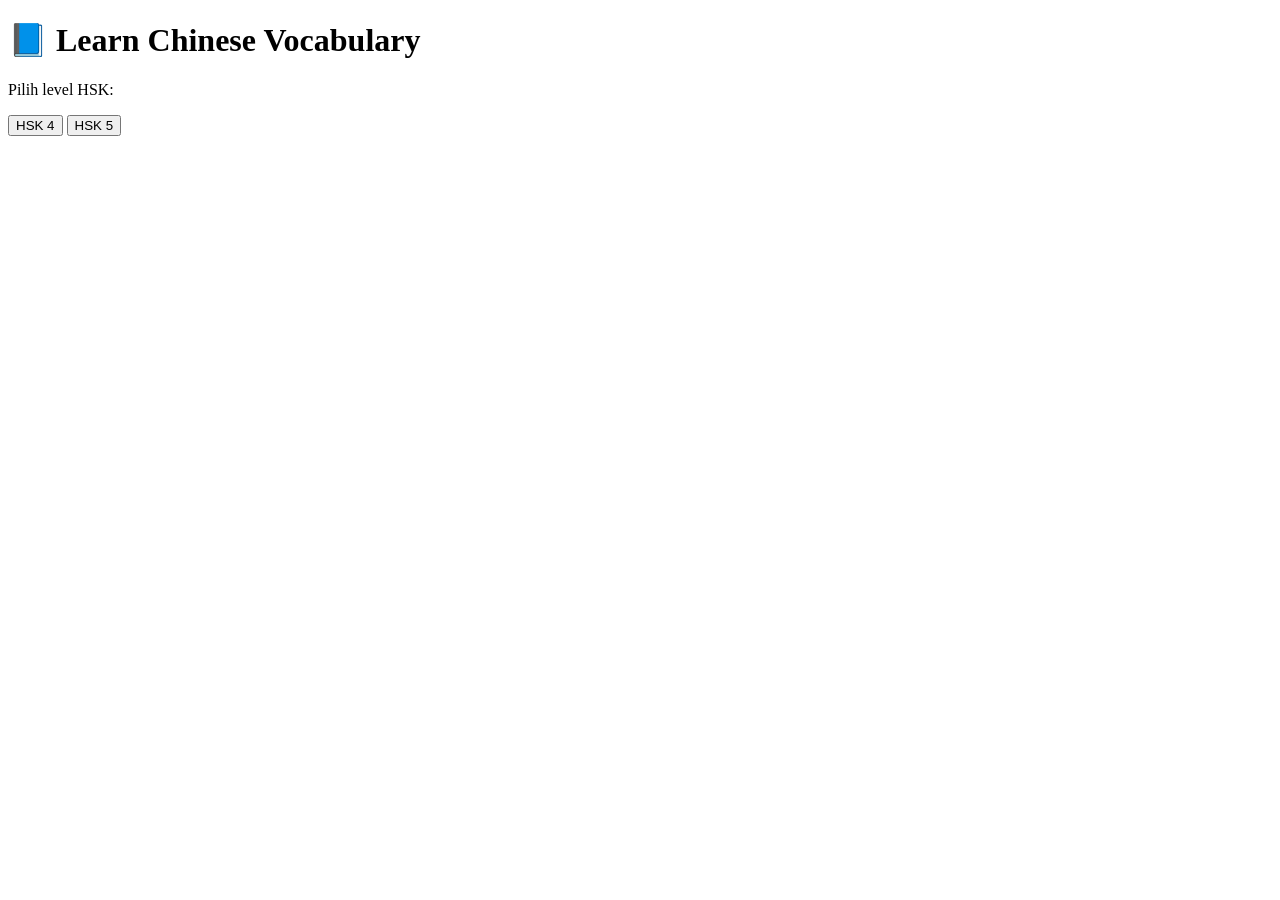
==== index.html @ 672d45ea "index.html" ====
<!DOCTYPE html>
<html lang="id">
<head>
  <meta charset="UTF-8">
  <title>HSK Vocabulary Learning</title>
</head>
<body>

<h1>📘 Learn Chinese Vocabulary</h1>
<p>Pilih level HSK:</p>

<button onclick="location.href='hsk4.html'">HSK 4</button>
<button onclick="location.href='hsk5.html'">HSK 5</button>

</body>
</html>
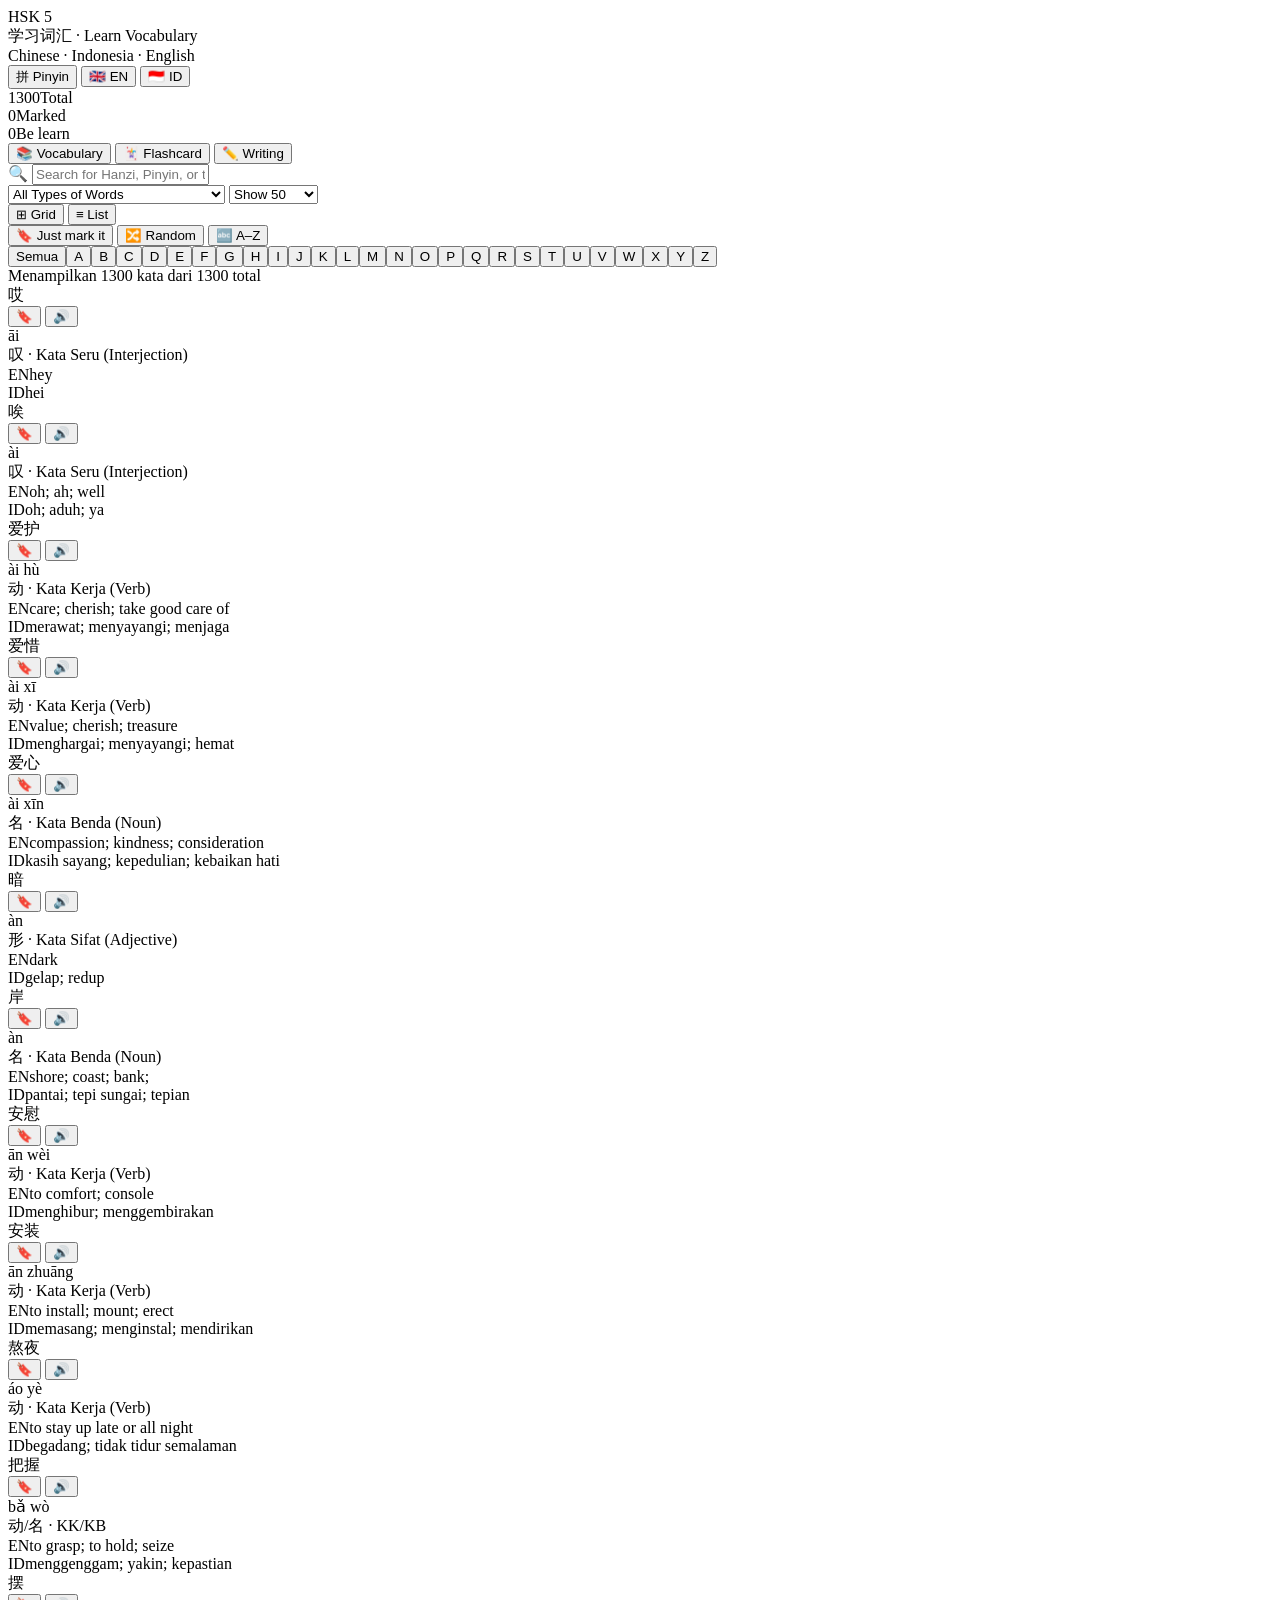
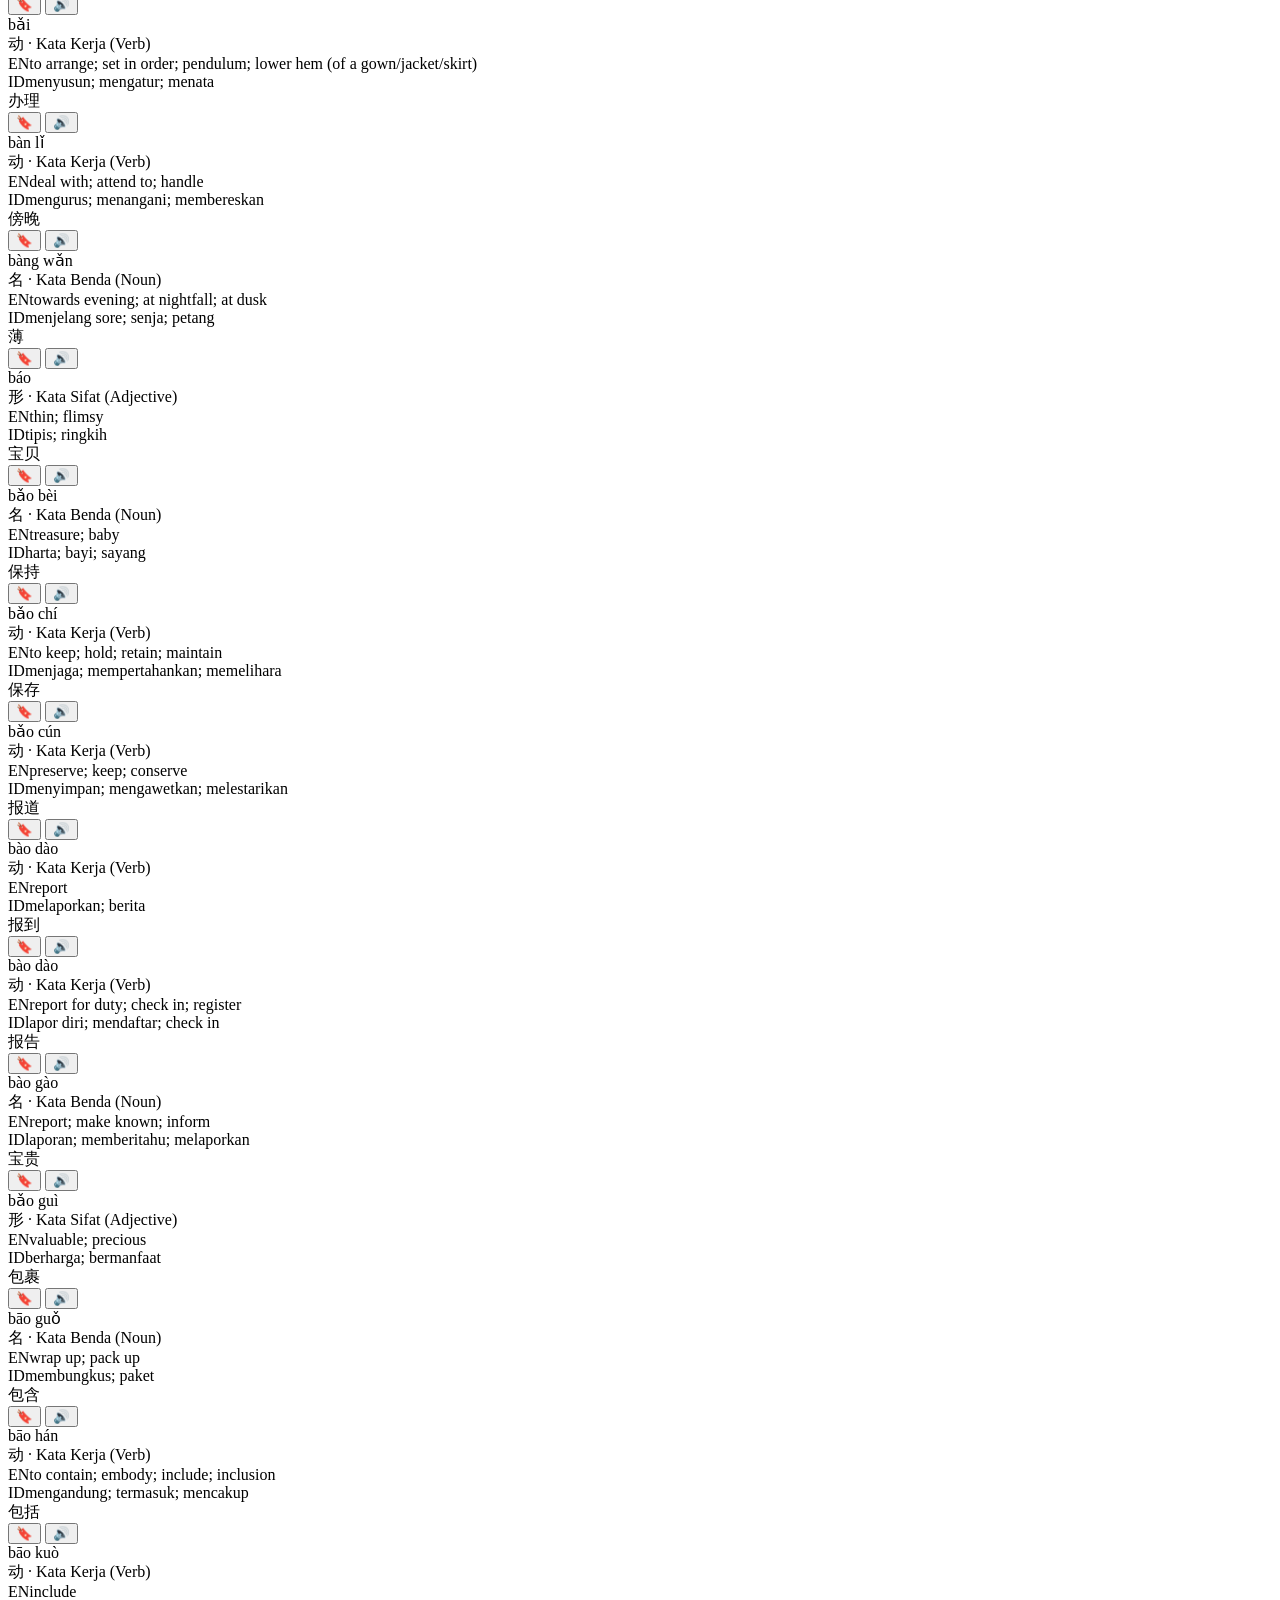
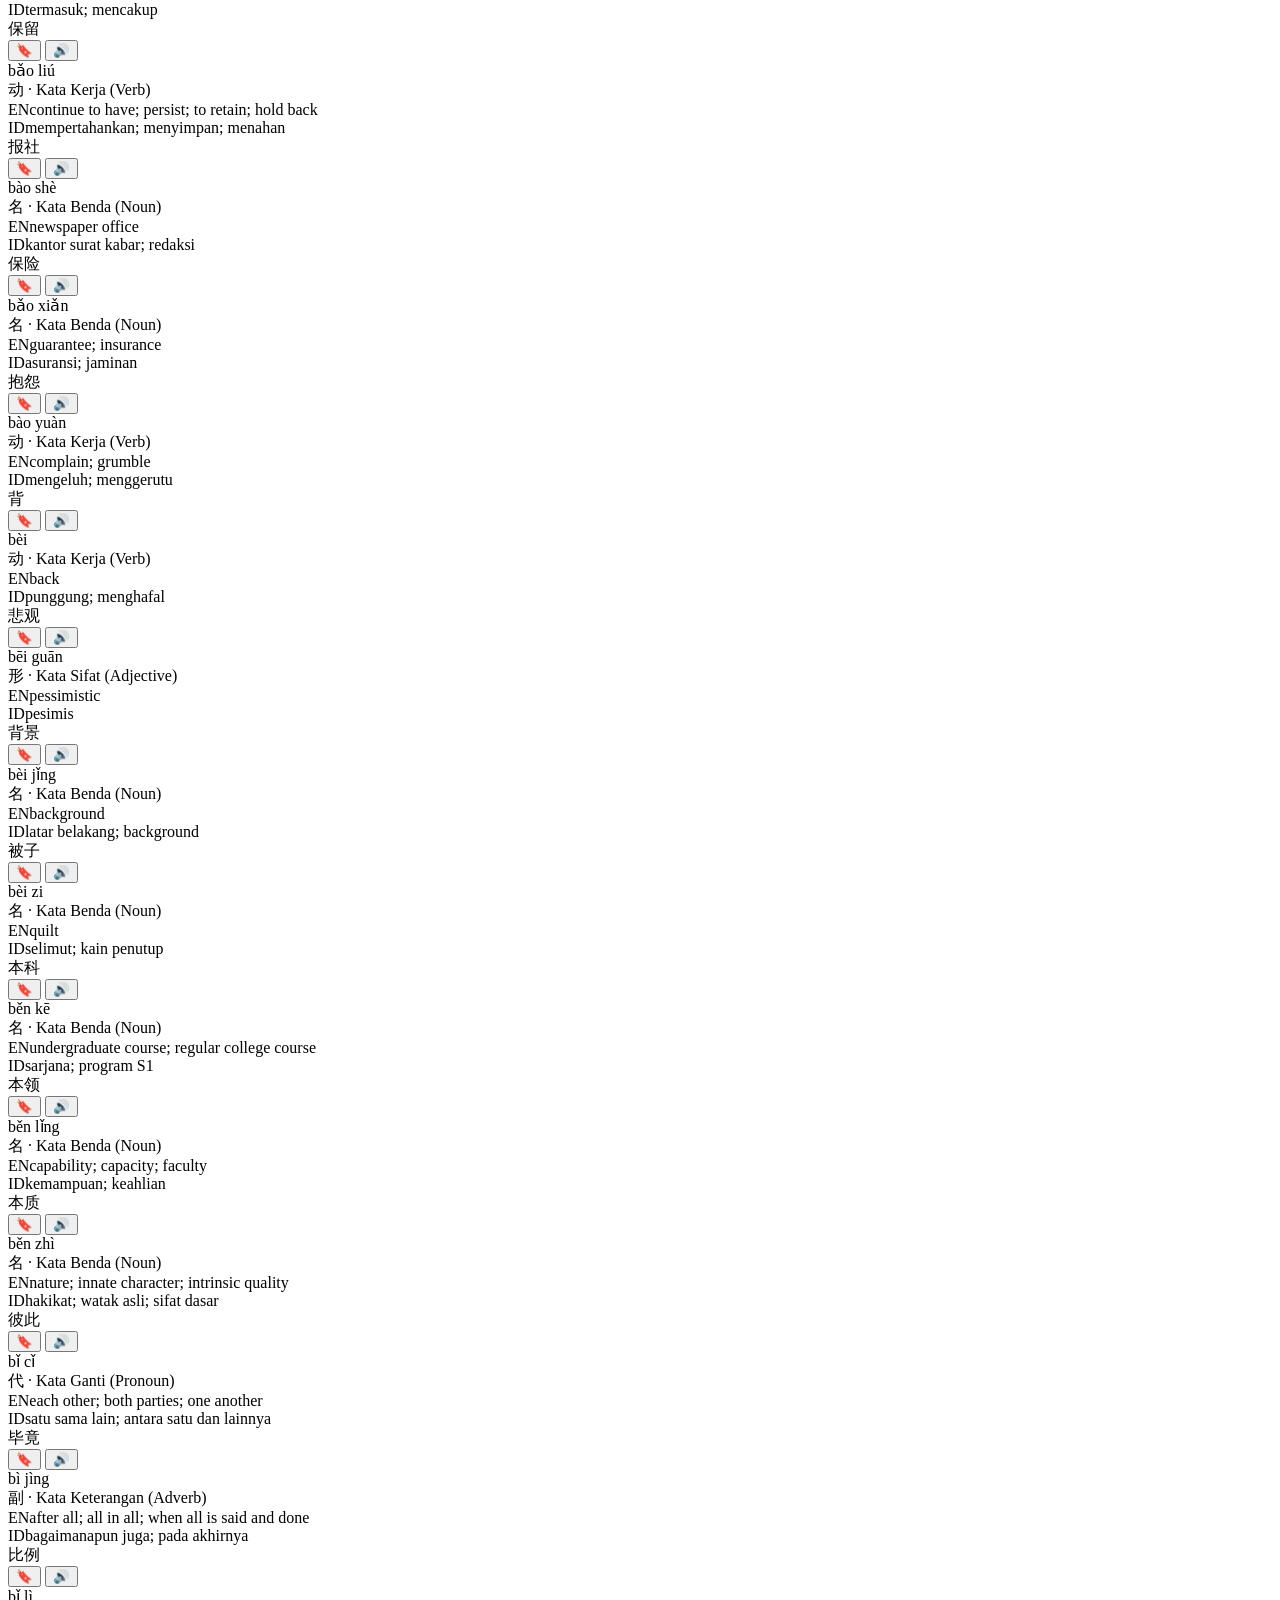
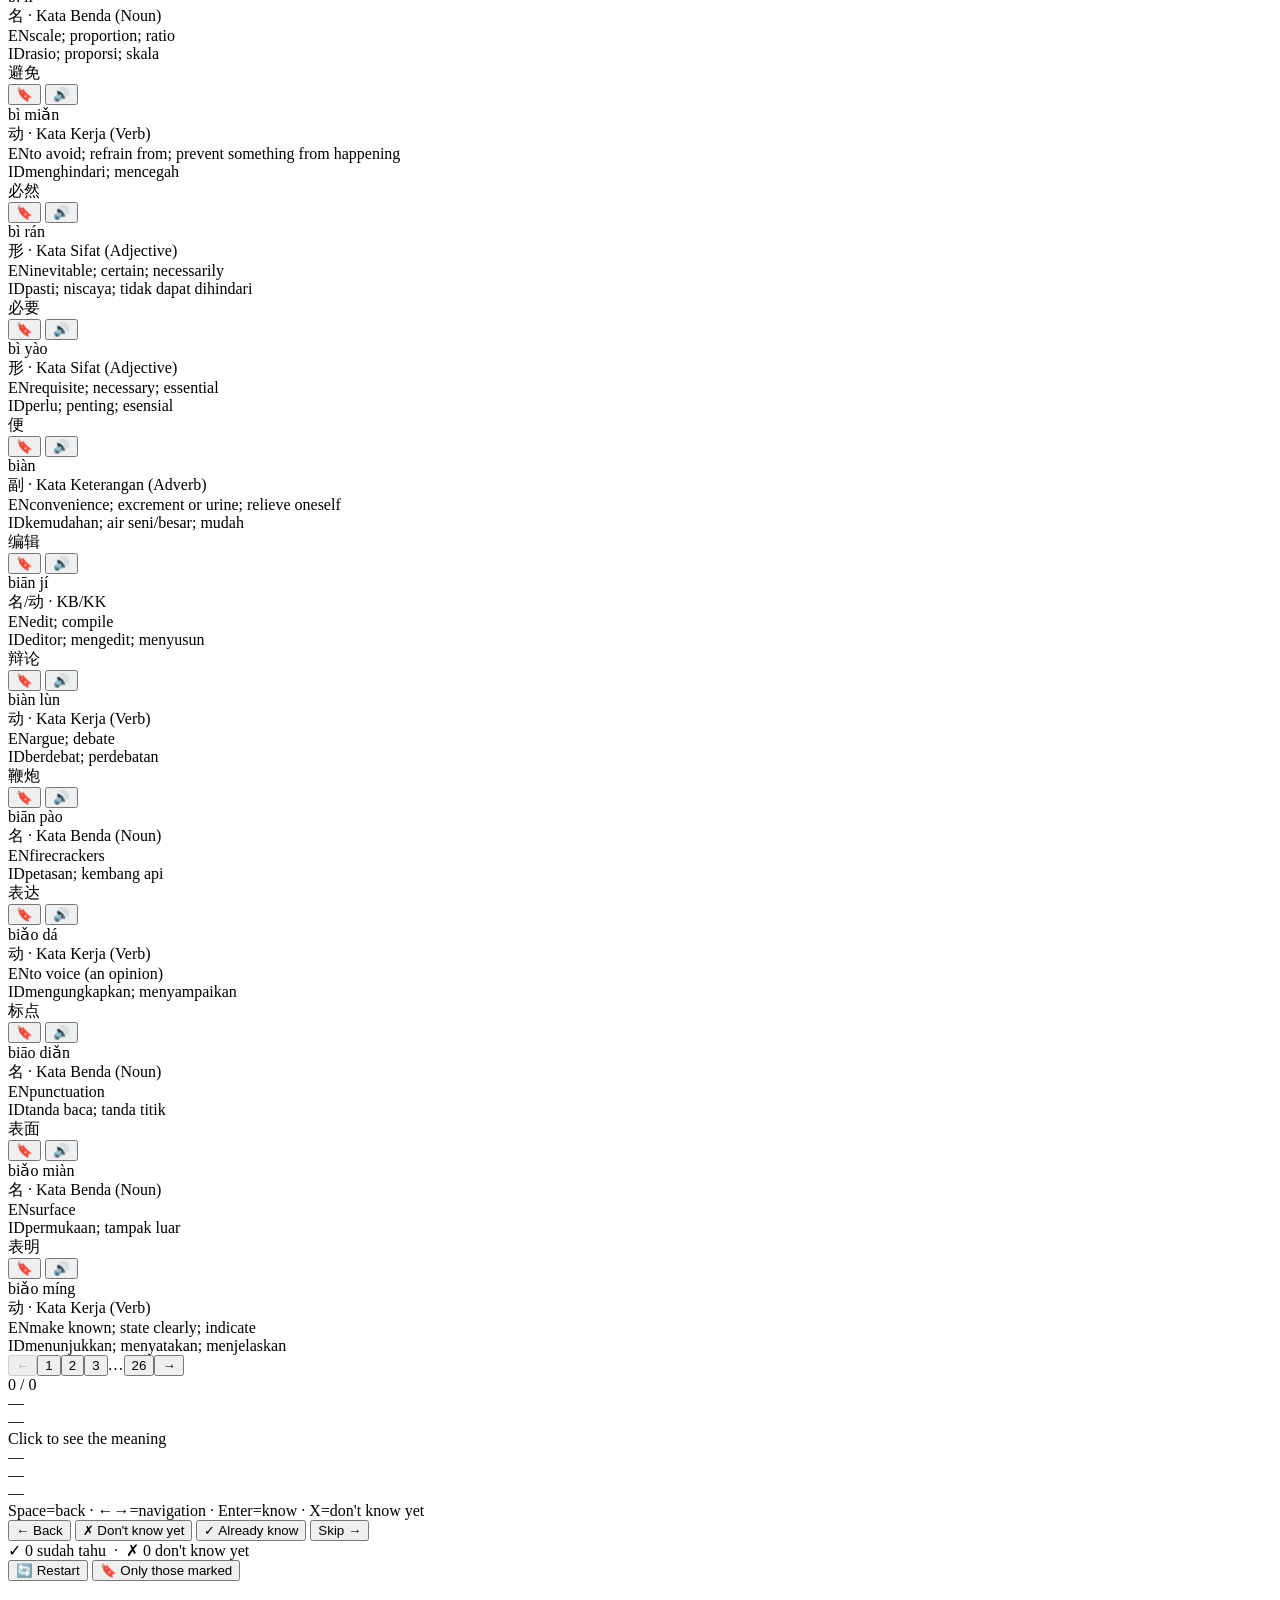
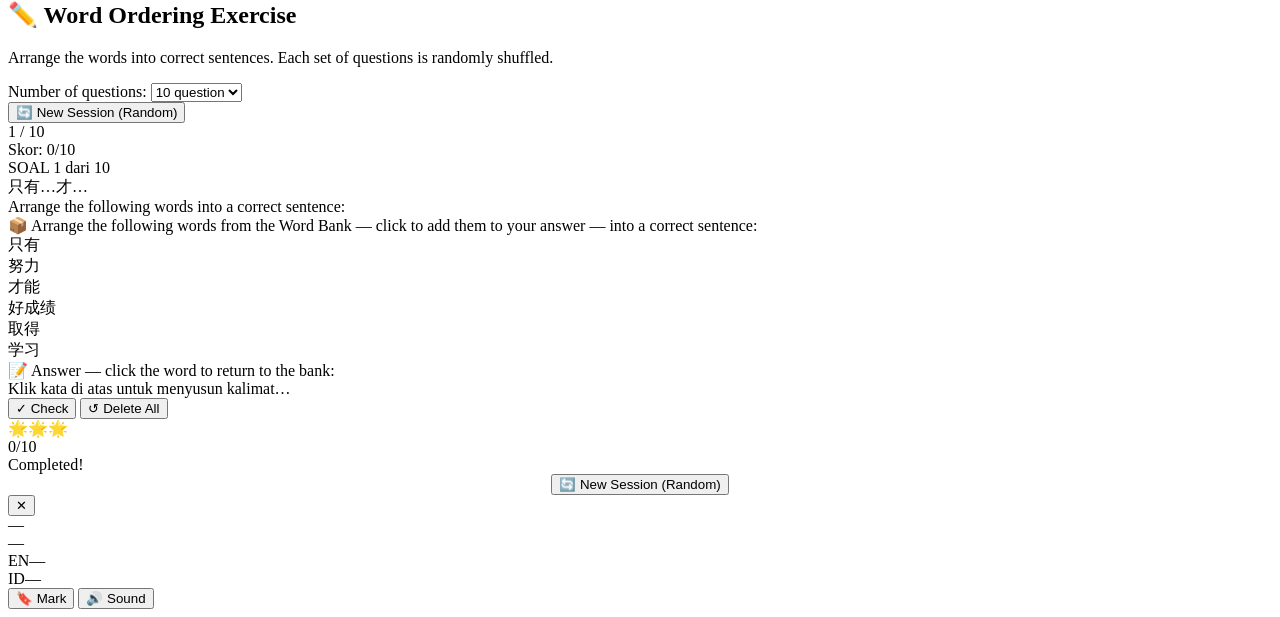
==== commit 244c251d: "Add files via upload" ====
--- a/index.html
+++ b/index.html
@@ -1,16 +1,1102 @@
-<!DOCTYPE html>
-<html lang="id">
-<head>
-  <meta charset="UTF-8">
-  <title>HSK Vocabulary Learning</title>
-</head>
-<body>
-
-<h1>📘 Learn Chinese Vocabulary</h1>
-<p>Pilih level HSK:</p>
-
-<button onclick="location.href='hsk4.html'">HSK 4</button>
-<button onclick="location.href='hsk5.html'">HSK 5</button>
-
-</body>
-</html>
+<!DOCTYPE html>
+<html lang="id">
+<head>
+<meta charset="UTF-8">
+<meta name="viewport" content="width=device-width, initial-scale=1.0">
+<title>HSK 5 — Learn Chinese Vocabulary</title>
+<link rel="preconnect" href="https://fonts.googleapis.com">
+<link href="https://fonts.googleapis.com/css2?family=Noto+Serif+SC:wght@400;700&family=Noto+Sans+SC:wght@300;400;700&family=Outfit:wght@300;400;500;600;700;800&display=swap" rel="stylesheet">
+<link rel="stylesheet" href="hsk5.css">
+</head>
+<body>
+
+<!-- HEADER -->
+<div class="header">
+  <div class="header-inner">
+    <div class="logo">
+      <span class="logo-badge">HSK 5</span>
+      <div>
+        <div class="logo-title">学习词汇 · Learn Vocabulary</div>
+        <div class="logo-sub">Chinese · Indonesia · English</div>
+      </div>
+    </div>
+    <div class="header-toggles">
+      <button class="btn header-toggle-btn pinyin-toggle-btn active" id="togglePinyinBtn" onclick="togglePinyin()">拼 Pinyin</button>
+      <button class="btn header-toggle-btn lang-btn active-en" id="toggleEnBtn" onclick="toggleLang('en')">🇬🇧 EN</button>
+      <button class="btn header-toggle-btn lang-btn active-id" id="toggleIdBtn" onclick="toggleLang('id')">🇮🇩 ID</button>
+    </div>
+    <div class="header-stats">
+      <div class="stat-chip"><span class="stat-num" id="totalCount">1300</span><span class="stat-label">Total</span></div>
+      <div class="stat-chip"><span class="stat-num" id="bmCount">0</span><span class="stat-label">Marked</span></div>
+      <div class="stat-chip"><span class="stat-num" id="learnedCount">0</span><span class="stat-label">Be learn</span></div>
+    </div>
+  </div>
+</div>
+
+<!-- NAV TABS -->
+<div class="nav-tabs">
+  <button class="nav-tab active" data-tab="browse" onclick="showTab('browse',this)">📚 Vocabulary</button>
+  <button class="nav-tab" data-tab="flash" onclick="showTab('flash',this)">🃏 Flashcard</button>
+  <button class="nav-tab" data-tab="ordering" onclick="showTab('ordering',this)">✏️ Writing</button>
+</div>
+
+<!-- ===== BROWSE ===== -->
+<div class="section active" id="tab-browse">
+  <div class="controls">
+    <div class="search-wrap">
+      <span class="search-icon">🔍</span>
+      <input type="text" id="searchInput" placeholder="Search for Hanzi, Pinyin, or translation...">
+    </div>
+    <select id="typeFilter">
+      <option value="">All Types of Words</option>
+      <option value="名">名 — Kata Benda (Noun)</option>
+      <option value="动">动 — Kata Kerja (Verb)</option>
+      <option value="形">形 — Kata Sifat (Adjective)</option>
+      <option value="副">副 — Kata Keterangan (Adverb)</option>
+      <option value="连">连 — Kata Hubung (Conjunction)</option>
+      <option value="介">介 — Kata Depan (Preposition)</option>
+      <option value="代">代 — Kata Ganti (Pronoun)</option>
+      <option value="叹">叹 — Kata Seru (Interjection)</option>
+      <option value="助">助 — Partikel (Particle)</option>
+      <option value="量">量 — Kata Satuan (Classifier)</option>
+    </select>
+    <select id="pageSizeSelect" onchange="setPageSize(+this.value)">
+      <option value="10">Show 10</option>
+      <option value="20">Show 20</option>
+      <option value="50" selected>Show 50</option>
+      <option value="100">Show 100</option>
+      <option value="200">Show 200</option>
+      <option value="500">Show 500</option>
+      <option value="1000">Show 1000</option>
+      <option value="1300">Show all</option>
+    </select>
+    <div class="mode-toggle">
+      <button class="mode-btn active" id="modeGrid" onclick="setDisplayMode('grid')">⊞ Grid</button>
+      <button class="mode-btn" id="modeList" onclick="setDisplayMode('list')">≡ List</button>
+    </div>
+    <button class="btn" id="bmOnlyBtn" onclick="toggleBmOnly()">🔖 Just mark it</button>
+    <button class="btn" onclick="shuffleVocab()">🔀 Random</button>
+    <button class="btn" id="sortAzBtn" onclick="sortAZ()">🔤 A–Z</button>
+  </div>
+  <div class="alpha-bar" id="alphaBar"></div>
+  <div class="info-bar" id="resultCount"></div>
+  <div id="listHeader" class="list-header" style="display:none;">
+    <span>Hanzi</span><span>Pinyin</span><span>Indonesia</span><span>English</span><span>Type</span><span></span>
+  </div>
+  <div id="vocabContainer"></div>
+  <div class="pagination" id="pagination"></div>
+</div>
+
+<!-- ===== FLASHCARD ===== -->
+<div class="section" id="tab-flash">
+  <div class="fc-wrap">
+    <div class="fc-progress">
+      <div class="prog-bar"><div class="prog-fill" id="fcFill" style="width:0%"></div></div>
+      <span class="prog-text" id="fcProgText">0 / 0</span>
+    </div>
+    <div class="flashcard" id="flashcard" onclick="flipCard()">
+      <div class="fc-inner">
+        <div class="fc-face">
+          <div class="fc-big-hanzi" id="fcHanzi">—</div>
+          <div class="fc-big-pinyin" id="fcPinyin">—</div>
+          <div class="fc-sub">Click to see the meaning</div>
+        </div>
+        <div class="fc-face fc-back">
+          <div class="fc-type" id="fcType">—</div>
+          <div class="fc-en" id="fcEn">—</div>
+          <div class="fc-id" id="fcId">—</div>
+        </div>
+      </div>
+    </div>
+    <div class="kbd-hint">Space=back · ←→=navigation · Enter=know · X=don't know yet</div>
+    <div class="fc-controls">
+      <button class="fc-btn" onclick="fcPrev()">← Back</button>
+      <button class="fc-btn skip" onclick="fcSkipFn()">✗ Don't know yet</button>
+      <button class="fc-btn know" onclick="fcKnowFn()">✓ Already know</button>
+      <button class="fc-btn" onclick="fcNext()">Skip →</button>
+    </div>
+    <div class="fc-meta" id="fcStats">✓ 0 sudah tahu &nbsp;·&nbsp; ✗ 0 don't know yet</div>
+    <div class="fc-tool-row">
+      <button class="btn" onclick="initFlashcards()">🔄 Restart</button>
+      <button class="btn" id="fcBmOnlyBtn" onclick="toggleFcBmOnly()">🔖 Only those marked</button>
+    </div>
+  </div>
+</div>
+
+<!-- ===== ORDERING ===== -->
+<div class="section" id="tab-ordering">
+  <div class="wr-header">
+    <h2>✏️ Word Ordering Exercise</h2>
+    <p>Arrange the words into correct sentences. Each set of questions is randomly shuffled.</p>
+  </div>
+
+  <div class="wr-toolbar">
+    <div class="wr-count-select">
+      <span>Number of questions:</span>
+      <select id="wrCountSelect">
+        <option value="5">5 question</option>
+        <option value="10" selected>10 question</option>
+        <option value="15">15 question</option>
+        <option value="20">20 question</option>
+        <option value="50">All (50)</option>
+      </select>
+    </div>
+    <button class="btn" onclick="restartOrdering()">🔄 New Session (Random)</button>
+  </div>
+
+  <div class="wr-progress">
+    <div class="prog-bar"><div class="prog-fill" id="wrFill" style="width:0%"></div></div>
+    <span class="prog-text" id="wrProgText">1 / 10</span>
+    <div class="wr-score-chip">Skor: <span id="wrScore">0</span>/<span id="wrTotal">10</span></div>
+  </div>
+
+  <div id="wrGame">
+    <div class="wr-card">
+      <div class="wr-qnum" id="wrQnum">Question 1</div>
+      <div class="wr-grammar-tag" id="wrGrammarTag"></div>
+      <div class="wr-instruction">Arrange the following words into a correct sentence:</div>
+
+      <div class="wr-label">📦 Arrange the following words from the Word Bank — click to add them to your answer — into a correct sentence:</div>
+      <div class="wr-bank" id="wrBank"></div>
+
+      <div class="wr-label">📝 Answer — click the word to return to the bank:</div>
+      <div class="wr-answer-wrap" id="wrAnswer">
+        <span class="wr-empty-hint">No word has been chosen yet…</span>
+      </div>
+
+      <div class="wr-btn-row">
+        <button class="wr-btn primary" id="wrCheckBtn" onclick="checkOrdering()">✓ Check</button>
+        <button class="wr-btn danger" id="wrClearBtn" onclick="clearOrdering()">↺ Delete All</button>
+        <button class="wr-btn" id="wrNextBtn" onclick="nextOrdering()" style="display:none">→ Next Question</button>
+      </div>
+      <div class="wr-feedback" id="wrFeedback"></div>
+    </div>
+  </div>
+
+  <div class="wr-result" id="wrResult">
+    <div class="wr-result-stars" id="wrStars">🌟🌟🌟</div>
+    <div class="wr-big-score" id="wrFinalScore">0/10</div>
+    <div class="wr-result-msg" id="wrResultMsg">Completed!</div>
+    <div class="wr-result-detail" id="wrResultDetail"></div>
+    <button class="wr-btn primary" onclick="restartOrdering()" style="margin:0 auto;display:flex;">🔄 New Session (Random)</button>
+  </div>
+</div>
+
+<!-- MODAL -->
+<div class="modal-overlay" id="modal" onclick="closeModalBg(event)">
+  <div class="modal">
+    <button class="modal-close" onclick="closeModal()">✕</button>
+    <div class="m-hanzi" id="mHanzi">—</div>
+    <div class="m-pinyin" id="mPinyin">—</div>
+    <div class="m-type" id="mType"></div>
+    <div class="m-trans">
+      <div class="m-row"><span class="m-lang en">EN</span><span class="m-text" id="mEn">—</span></div>
+      <div class="m-row"><span class="m-lang id">ID</span><span class="m-text id" id="mId">—</span></div>
+    </div>
+    <div class="m-level" id="mLevel"></div>
+      <div class="m-example" id="mExample" style="display:none;">
+      <div class="m-ex-label">💬 Example sentence</div>
+      <div class="m-ex-zh" id="mExZh"></div>
+      <div class="m-ex-py" id="mExPy"></div>
+      <div class="m-ex-row">
+        <span class="m-lang id">ID</span>
+        <span class="m-ex-trans" id="mExId"></span>
+      </div>
+      <div class="m-ex-row">
+        <span class="m-lang en">EN</span>
+        <span class="m-ex-trans" id="mExEn"></span>
+      </div>
+    </div>
+    <div class="m-actions">
+      <button class="m-btn" id="mBmBtn" onclick="toggleBmModal()">🔖 Mark</button>
+      <button class="m-btn" onclick="speakModal()">🔊 Sound</button>
+    </div>
+  </div>
+</div>
+
+<div class="toast" id="toast"></div>
+
+<script>
+// ============================================================
+//  DATA
+// ============================================================
+const VOCAB = [{"hanzi":"哎","pinyin":"āi","english":"hey","type":"叹","level":"HSK5,New HSK5","indonesian":"hei"},{"hanzi":"唉","pinyin":"ài","english":"oh; ah; well","type":"叹","level":"HSK5,New HSK5","indonesian":"oh; aduh; ya"},{"hanzi":"爱护","pinyin":"ài hù","english":"care; cherish; take good care of","type":"动","level":"HSK5,New HSK5","indonesian":"merawat; menyayangi; menjaga"},{"hanzi":"爱惜","pinyin":"ài xī","english":"value; cherish; treasure","type":"动","level":"HSK5,HSK7-9","indonesian":"menghargai; menyayangi; hemat"},{"hanzi":"爱心","pinyin":"ài xīn","english":"compassion; kindness; consideration","type":"名","level":"HSK5,New HSK4","indonesian":"kasih sayang; kepedulian; kebaikan hati"},{"hanzi":"暗","pinyin":"àn","english":"dark","type":"形","level":"HSK5,New HSK5","indonesian":"gelap; redup"},{"hanzi":"岸","pinyin":"àn","english":"shore; coast; bank; ","type":"名","level":"HSK5,New HSK6","indonesian":"pantai; tepi sungai; tepian"},{"hanzi":"安慰","pinyin":"ān wèi","english":"to comfort; console","type":"动","level":"HSK5,New HSK5","indonesian":"menghibur; menggembirakan"},{"hanzi":"安装","pinyin":"ān zhuāng","english":"to install; mount; erect","type":"动","level":"HSK5,New HSK5","indonesian":"memasang; menginstal; mendirikan"},{"hanzi":"熬夜","pinyin":"áo yè","english":"to stay up late or all night","type":"动","level":"HSK5,New HSK5","indonesian":"begadang; tidak tidur semalaman"},{"hanzi":"把握","pinyin":"bǎ wò","english":"to grasp; to hold; seize","type":"动/名","level":"HSK5,New HSK5","indonesian":"menggenggam; yakin; kepastian"},{"hanzi":"摆","pinyin":"bǎi","english":"to arrange; set in order; pendulum; lower hem (of a gown/jacket/skirt)","type":"动","level":"HSK5,New HSK6","indonesian":"menyusun; mengatur; menata"},{"hanzi":"办理","pinyin":"bàn lǐ","english":"deal with; attend to; handle","type":"动","level":"HSK5,New HSK4","indonesian":"mengurus; menangani; membereskan"},{"hanzi":"傍晚","pinyin":"bàng wǎn","english":"towards evening; at nightfall; at dusk","type":"名","level":"HSK5,New HSK5","indonesian":"menjelang sore; senja; petang"},{"hanzi":"薄","pinyin":"báo","english":"thin; flimsy","type":"形","level":"HSK5,New HSK5","indonesian":"tipis; ringkih"},{"hanzi":"宝贝","pinyin":"bǎo bèi","english":"treasure; baby","type":"名","level":"HSK5,New HSK5","indonesian":"harta; bayi; sayang"},{"hanzi":"保持","pinyin":"bǎo chí","english":"to keep; hold; retain; maintain","type":"动","level":"HSK5,New HSK5","indonesian":"menjaga; mempertahankan; memelihara"},{"hanzi":"保存","pinyin":"bǎo cún","english":"preserve; keep; conserve","type":"动","level":"HSK5,New HSK5","indonesian":"menyimpan; mengawetkan; melestarikan"},{"hanzi":"报道","pinyin":"bào dào","english":"report","type":"动","level":"HSK5,New HSK5","indonesian":"melaporkan; berita"},{"hanzi":"报到","pinyin":"bào dào","english":"report for duty; check in; register","type":"动","level":"HSK5,New HSK5","indonesian":"lapor diri; mendaftar; check in"},{"hanzi":"报告","pinyin":"bào gào","english":"report; make known; inform","type":"名","level":"HSK5,New HSK5","indonesian":"laporan; memberitahu; melaporkan"},{"hanzi":"宝贵","pinyin":"bǎo guì","english":"valuable; precious","type":"形","level":"HSK5,New HSK5","indonesian":"berharga; bermanfaat"},{"hanzi":"包裹","pinyin":"bāo guǒ","english":"wrap up; pack up","type":"名","level":"HSK5,New HSK5","indonesian":"membungkus; paket"},{"hanzi":"包含","pinyin":"bāo hán","english":"to contain; embody; include; inclusion","type":"动","level":"HSK5,New HSK5","indonesian":"mengandung; termasuk; mencakup"},{"hanzi":"包括","pinyin":"bāo kuò","english":"include","type":"动","level":"HSK5,New HSK5","indonesian":"termasuk; mencakup"},{"hanzi":"保留","pinyin":"bǎo liú","english":"continue to have; persist; to retain; hold back","type":"动","level":"HSK5,New HSK5","indonesian":"mempertahankan; menyimpan; menahan"},{"hanzi":"报社","pinyin":"bào shè","english":"newspaper office","type":"名","level":"HSK5,New HSK6","indonesian":"kantor surat kabar; redaksi"},{"hanzi":"保险","pinyin":"bǎo xiǎn","english":"guarantee; insurance","type":"名","level":"HSK5,New HSK5","indonesian":"asuransi; jaminan"},{"hanzi":"抱怨","pinyin":"bào yuàn","english":"complain; grumble","type":"动","level":"HSK5,New HSK5","indonesian":"mengeluh; menggerutu"},{"hanzi":"背","pinyin":"bèi","english":"back","type":"动","level":"HSK5,New HSK4,New HSK5","indonesian":"punggung; menghafal"},{"hanzi":"悲观","pinyin":"bēi guān","english":"pessimistic","type":"形","level":"HSK5,New HSK6","indonesian":"pesimis"},{"hanzi":"背景","pinyin":"bèi jǐng","english":"background","type":"名","level":"HSK5,New HSK5","indonesian":"latar belakang; background"},{"hanzi":"被子","pinyin":"bèi zi","english":"quilt","type":"名","level":"HSK5,New HSK5","indonesian":"selimut; kain penutup"},{"hanzi":"本科","pinyin":"běn kē","english":"undergraduate course; regular college course","type":"名","level":"HSK5,New HSK4","indonesian":"sarjana; program S1"},{"hanzi":"本领","pinyin":"běn lǐng","english":"capability; capacity; faculty","type":"名","level":"HSK5,New HSK5","indonesian":"kemampuan; keahlian"},{"hanzi":"本质","pinyin":"běn zhì","english":"nature; innate character; intrinsic quality","type":"名","level":"HSK5,New HSK5","indonesian":"hakikat; watak asli; sifat dasar"},{"hanzi":"彼此","pinyin":"bǐ cǐ","english":"each other; both parties; one another","type":"代","level":"HSK5,New HSK5","indonesian":"satu sama lain; antara satu dan lainnya"},{"hanzi":"毕竟","pinyin":"bì jìng","english":"after all; all in all; when all is said and done","type":"副","level":"HSK5,New HSK5","indonesian":"bagaimanapun juga; pada akhirnya"},{"hanzi":"比例","pinyin":"bǐ lì","english":"scale; proportion; ratio","type":"名","level":"HSK5,New HSK5","indonesian":"rasio; proporsi; skala"},{"hanzi":"避免","pinyin":"bì miǎn","english":"to avoid; refrain from; prevent something from happening","type":"动","level":"HSK5,New HSK5","indonesian":"menghindari; mencegah"},{"hanzi":"必然","pinyin":"bì rán","english":"inevitable; certain; necessarily","type":"形","level":"HSK5,New HSK5","indonesian":"pasti; niscaya; tidak dapat dihindari"},{"hanzi":"必要","pinyin":"bì yào","english":"requisite; necessary; essential","type":"形","level":"HSK5,New HSK5","indonesian":"perlu; penting; esensial"},{"hanzi":"便","pinyin":"biàn","english":"convenience; excrement or urine; relieve oneself","type":"副","level":"HSK5,New HSK5","indonesian":"kemudahan; air seni/besar; mudah"},{"hanzi":"编辑","pinyin":"biān jí","english":"edit; compile","type":"名/动","level":"HSK5,New HSK6","indonesian":"editor; mengedit; menyusun"},{"hanzi":"辩论","pinyin":"biàn lùn","english":"argue; debate","type":"动","level":"HSK5,HSK7-9","indonesian":"berdebat; perdebatan"},{"hanzi":"鞭炮","pinyin":"biān pào","english":"firecrackers","type":"名","level":"HSK5,HSK7-9","indonesian":"petasan; kembang api"},{"hanzi":"表达","pinyin":"biǎo dá","english":"to voice (an opinion)","type":"动","level":"HSK5,New HSK5","indonesian":"mengungkapkan; menyampaikan"},{"hanzi":"标点","pinyin":"biāo diǎn","english":"punctuation","type":"名","level":"HSK5,HSK7-9","indonesian":"tanda baca; tanda titik"},{"hanzi":"表面","pinyin":"biǎo miàn","english":"surface","type":"名","level":"HSK5,New HSK5","indonesian":"permukaan; tampak luar"},{"hanzi":"表明","pinyin":"biǎo míng","english":"make known; state clearly; indicate","type":"动","level":"HSK5,New HSK5","indonesian":"menunjukkan; menyatakan; menjelaskan"},{"hanzi":"表情","pinyin":"biǎo qíng","english":"expression; look","type":"名","level":"HSK5,New HSK5","indonesian":"ekspresi wajah; mimik muka"},{"hanzi":"表现","pinyin":"biǎo xiàn","english":"expression; representation; display","type":"动","level":"HSK5,New HSK4","indonesian":"ekspresi; menampilkan; perilaku"},{"hanzi":"标志","pinyin":"biāo zhì","english":"sign; symbol; hallmark","type":"动/名","level":"HSK5,New HSK5","indonesian":"tanda; simbol; lambang"},{"hanzi":"病毒","pinyin":"bìng dú","english":"virus","type":"名","level":"HSK5,New HSK6","indonesian":"virus; penyakit menular"},{"hanzi":"冰激凌","pinyin":"bīng jī líng","english":"ice cream","type":"名","level":"YCT4,HSK5,New HSK3","indonesian":"es krim"},{"hanzi":"播放","pinyin":"bō fàng","english":"broadcast","type":"动","level":"HSK5,New HSK4","indonesian":"menyiarkan; memutar"},{"hanzi":"玻璃","pinyin":"bō li","english":"glass","type":"名","level":"HSK5,New HSK5","indonesian":"kaca; gelas"},{"hanzi":"博物馆","pinyin":"bó wù guǎn","english":"museum","type":"名","level":"HSK5,New HSK5","indonesian":"museum"},{"hanzi":"脖子","pinyin":"bó zi","english":"neck","type":"名","level":"HSK5,New HSK6","indonesian":"leher"},{"hanzi":"布","pinyin":"bù","english":"cloth; textile; proclaim","type":"名","level":"HSK5,New HSK6","indonesian":"kain; tekstil; mengumumkan"},{"hanzi":"不安","pinyin":"bù ān","english":"uneasy; unsettled; unstable","type":"形","level":"HSK5,New HSK6","indonesian":"tidak tenang; gelisah; tidak stabil"},{"hanzi":"补充","pinyin":"bǔ chōng","english":"add; supplement; replenish","type":"动","level":"HSK5,New HSK5","indonesian":"menambah; melengkapi; mengisi"},{"hanzi":"不得了","pinyin":"bù dé liǎo","english":"desperately serious disastrous; terrible","type":"形","level":"HSK5,New HSK5","indonesian":"gawat; parah; luar biasa"},{"hanzi":"不断","pinyin":"bú duàn","english":"ceaseless; uninterrupted; continual continuous; unceasing","type":"副","level":"HSK5,New HSK4","indonesian":"terus-menerus; tak terputus; berkelanjutan"},{"hanzi":"不见得","pinyin":"bú jiàn de","english":"not likely; not necessarily","type":"副","level":"HSK5,HSK7-9","indonesian":"belum tentu; tidak selalu"},{"hanzi":"部门","pinyin":"bù mén","english":"department; branch; section","type":"名","level":"HSK5,New HSK4","indonesian":"departemen; bagian; divisi"},{"hanzi":"不耐烦","pinyin":"bú nài fán","english":"impatient","type":"","level":"HSK5,New HSK6","indonesian":"tidak sabar; jengkel"},{"hanzi":"不然","pinyin":"bù rán","english":"not the case; otherwise","type":"连","level":"HSK5,New HSK5","indonesian":"kalau tidak; sebaliknya"},{"hanzi":"不如","pinyin":"bù rú","english":"it would be better to …not as good as","type":"动","level":"HSK5,New HSK4","indonesian":"lebih baik; tidak sebaik"},{"hanzi":"不要紧","pinyin":"bú yào jǐn","english":"not important; not serious It doesn't matter; never mind","type":"形","level":"HSK5,New HSK5","indonesian":"tidak apa-apa; tidak penting; tidak parah"},{"hanzi":"步骤","pinyin":"bù zhòu","english":"step; move; procedure","type":"名","level":"HSK5,New HSK6","indonesian":"langkah; prosedur; tahap"},{"hanzi":"不足","pinyin":"bù zú","english":"not enough; insufficient","type":"动/名","level":"HSK5,New HSK5","indonesian":"tidak cukup; kurang"},{"hanzi":"踩","pinyin":"cǎi","english":"to step on; to stamp on; trample","type":"动","level":"HSK5,New HSK6","indonesian":"menginjak; memijak; menghancurkan"},{"hanzi":"财产","pinyin":"cái chǎn","english":"property; assets; estate","type":"名","level":"HSK5,New HSK6","indonesian":"harta; aset; kekayaan"},{"hanzi":"采访","pinyin":"cǎi fǎng","english":"to interview","type":"动","level":"HSK5,New HSK5","indonesian":"mewawancarai; meliput"},{"hanzi":"彩虹","pinyin":"cǎi hóng","english":"rainbow","type":"名","level":"HSK5,New HSK6","indonesian":"pelangi"},{"hanzi":"采取","pinyin":"cǎi qǔ","english":"to carry out; adopt; take","type":"动","level":"HSK5,New HSK5","indonesian":"mengambil tindakan; mengadopsi"},{"hanzi":"参考","pinyin":"cān kǎo","english":"to consult; to refer to","type":"动","level":"HSK5,New HSK5","indonesian":"merujuk; mengacu; referensi"},{"hanzi":"惭愧","pinyin":"cán kuì","english":"ashamed","type":"行","level":"HSK5,HSK7-9","indonesian":"malu; merasa bersalah"},{"hanzi":"参与","pinyin":"cān yù","english":"to take part; to participate in","type":"动","level":"HSK5,New HSK5","indonesian":"ikut serta; berpartisipasi"},{"hanzi":"操场","pinyin":"cāo chǎng","english":"playground; sports ground; drill ground","type":"名","level":"HSK5,New HSK4","indonesian":"lapangan olahraga; halaman sekolah"},{"hanzi":"操心","pinyin":"cāo xīn","english":"to worry about; to take pains over; be concerned over","type":"动","level":"HSK5,HSK7-9","indonesian":"khawatir; repot; susah payah"},{"hanzi":"册","pinyin":"cè","english":"volume; copy [measure word for books]","type":"名","level":"HSK5,New HSK5","indonesian":"jilid; volume [kata satuan buku]"},{"hanzi":"测验","pinyin":"cè yàn","english":"test; trial run; examination","type":"动","level":"HSK5,HSK7-9","indonesian":"ujian; tes; percobaan"},{"hanzi":"曾经","pinyin":"céng jīng","english":"once","type":"副","level":"HSK5,New HSK5","indonesian":"pernah; dulu"},{"hanzi":"插","pinyin":"chā","english":"stick in; to insert; interpose","type":"动","level":"HSK5,New HSK5","indonesian":"menyisipkan; menancapkan"},{"hanzi":"差别","pinyin":"chā bié","english":"difference","type":"名","level":"HSK5,New HSK5","indonesian":"perbedaan; selisih"},{"hanzi":"差距","pinyin":"chā jù","english":"gap; disparity","type":"名","level":"HSK5,New HSK5","indonesian":"kesenjangan; jarak"},{"hanzi":"叉子","pinyin":"chā zi","english":"fork; prong","type":"名","level":"HSK5,New HSK5","indonesian":"garpu"},{"hanzi":"拆","pinyin":"chāi","english":"to tear open; take apart; pull down","type":"动","level":"HSK5,New HSK5","indonesian":"membuka; membongkar; merobohkan"},{"hanzi":"产品","pinyin":"chǎn pǐn","english":"product","type":"名","level":"HSK5,New HSK5","indonesian":"produk; barang"},{"hanzi":"产生","pinyin":"chǎn shēng","english":"produce","type":"动","level":"HSK5,New HSK4","indonesian":"menghasilkan; timbul; muncul"},{"hanzi":"常识","pinyin":"cháng shí","english":"general knowledge","type":"名","level":"HSK5,New HSK5","indonesian":"pengetahuan umum"},{"hanzi":"长途","pinyin":"cháng tú","english":"long-distance","type":"形","level":"HSK5,New HSK5","indonesian":"jarak jauh"},{"hanzi":"抄","pinyin":"chāo","english":"to copy; transcribe; plagiarise","type":"动","level":"HSK5,New HSK6","indonesian":"menyalin; mencontek; plagiat"},{"hanzi":"朝","pinyin":"cháo","english":"dynasty; court; government","type":"介","level":"HSK5,New HSK5","indonesian":"dinasti; istana; ke arah"},{"hanzi":"吵","pinyin":"chǎo","english":"noisy","type":"形","level":"HSK5,New HSK5","indonesian":"berisik; ribut"},{"hanzi":"炒","pinyin":"chǎo","english":"stir-fry","type":"动","level":"HSK5,New HSK5","indonesian":"menumis; menggoreng"},{"hanzi":"超级","pinyin":"chāo jí","english":"super","type":"形","level":"HSK5,New HSK5","indonesian":"super; luar biasa"},{"hanzi":"吵架","pinyin":"chǎo jià","english":"to quarrel; have a row","type":"动","level":"HSK5,New HSK6","indonesian":"bertengkar; berselisih"},{"hanzi":"潮湿","pinyin":"cháo shī","english":"damp; moist; humidy","type":"形","level":"HSK5,New HSK6","indonesian":"lembab; basah"},{"hanzi":"彻底","pinyin":"chè dǐ","english":"thorough","type":"形","level":"HSK5,New HSK5","indonesian":"menyeluruh; tuntas; total"},{"hanzi":"车库","pinyin":"chē kù","english":"garage","type":"名","level":"HSK5,New HSK5","indonesian":"garasi"},{"hanzi":"车厢","pinyin":"chē xiāng","english":"railway carriage; compartment","type":"名","level":"HSK5,New HSK5","indonesian":"gerbong kereta; kompartemen"},{"hanzi":"趁","pinyin":"chèn","english":"to take advantage of; avail oneself of","type":"介","level":"HSK5,New HSK6","indonesian":"memanfaatkan; mengambil kesempatan"},{"hanzi":"沉默","pinyin":"chén mò","english":"reticent; taciturn; uncommunicative","type":"动","level":"HSK5,New HSK5","indonesian":"diam; pendiam; tidak banyak bicara"},{"hanzi":"称","pinyin":"chēng","english":"fit; match; to name","type":"动","level":"HSK5,New HSK5","indonesian":"cocok; menyebut; menimbang"},{"hanzi":"承担","pinyin":"chéng dān","english":"bear; to undertake; assume","type":"动","level":"HSK5,New HSK5","indonesian":"menanggung; mengambil alih"},{"hanzi":"程度","pinyin":"chéng dù","english":"level; degree; extent","type":"名","level":"HSK5,New HSK5","indonesian":"tingkat; derajat; kadar"},{"hanzi":"成分","pinyin":"chéng fèn","english":"composition; component part; ingredient","type":"名","level":"HSK5,New HSK5","indonesian":"komposisi; komponen; bahan"},{"hanzi":"成果","pinyin":"chéng guǒ","english":"achievement; gain; positive result","type":"名","level":"HSK5,New HSK5","indonesian":"pencapaian; hasil; manfaat"},{"hanzi":"称呼","pinyin":"chēng hu","english":"call; address","type":"名","level":"HSK5,New HSK6","indonesian":"menyebut; panggilan; sebutan"},{"hanzi":"成就","pinyin":"chéng jiù","english":"achievement; accomplishment; attainment","type":"名","level":"HSK5,New HSK5","indonesian":"pencapaian; prestasi; penghargaan"},{"hanzi":"诚恳","pinyin":"chéng kěn","english":"sincere; earnest","type":"形","level":"HSK5,HSK7-9","indonesian":"tulus; serius; sungguh-sungguh"},{"hanzi":"成立","pinyin":"chéng lì","english":"found; to establish; set up","type":"动","level":"HSK5,New HSK5","indonesian":"mendirikan; membentuk; berlaku"},{"hanzi":"成人","pinyin":"chéng rén","english":"adult","type":"名","level":"HSK5,New HSK5","indonesian":"orang dewasa"},{"hanzi":"承认","pinyin":"chéng rèn","english":"to admit; to acknowledge; to recognise","type":"动","level":"HSK5,New HSK5","indonesian":"mengakui; menerima; mengenal"},{"hanzi":"承受","pinyin":"chéng shòu","english":"to bear; support; to endure; inherit","type":"动","level":"HSK5,New HSK5","indonesian":"menanggung; memikul; mewarisi"},{"hanzi":"成熟","pinyin":"chéng shú","english":"mature","type":"形","level":"HSK5,New HSK5","indonesian":"matang; dewasa"},{"hanzi":"程序","pinyin":"chéng xù","english":"order; procedure; sequence","type":"名","level":"HSK5,New HSK5","indonesian":"urutan; prosedur; program"},{"hanzi":"成语","pinyin":"chéng yǔ","english":"set phrase; idiom; proverb","type":"名","level":"HSK5,New HSK6","indonesian":"idiom; pepatah; ungkapan tetap"},{"hanzi":"称赞","pinyin":"chēng zàn","english":"to praise; to acclaim; to commend","type":"动","level":"HSK5,New HSK5","indonesian":"memuji; mengagumi"},{"hanzi":"成长","pinyin":"chéng zhǎng","english":"to grow up","type":"动","level":"HSK5,New HSK5","indonesian":"tumbuh dewasa; berkembang"},{"hanzi":"翅膀","pinyin":"chì bǎng","english":"wing [of a bird]","type":"名","level":"HSK5,New HSK5","indonesian":"sayap [burung]"},{"hanzi":"吃亏","pinyin":"chī kuī","english":"to suffer losses; come to grief; take a beating","type":"动","level":"HSK5,HSK7-9","indonesian":"rugi; menderita kerugian"},{"hanzi":"池塘","pinyin":"chí táng","english":"pool; pond","type":"名","level":"HSK5,HSK7-9","indonesian":"kolam; telaga kecil"},{"hanzi":"持续","pinyin":"chí xù","english":"last; continue; sustain","type":"动","level":"HSK5,New HSK5","indonesian":"berlanjut; terus-menerus; bertahan"},{"hanzi":"迟早","pinyin":"chí zǎo","english":"sooner or later","type":"副","level":"HSK5,HSK7-9","indonesian":"cepat atau lambat; pada akhirnya"},{"hanzi":"尺子","pinyin":"chǐ zi","english":"ruler","type":"名","level":"HSK5,New HSK5","indonesian":"penggaris; mistar"},{"hanzi":"冲","pinyin":"chōng","english":"to flush; vigorously; on the strength of","type":"动","level":"HSK5,New HSK5,New HSK6","indonesian":"menyiram; menerobos; atas dasar"},{"hanzi":"充电器","pinyin":"chōng diàn qì","english":"(battery) charger","type":"名","level":"HSK5","indonesian":"pengisi daya; charger"},{"hanzi":"充分","pinyin":"chōng fèn","english":"full; ample","type":"形","level":"HSK5,New HSK5","indonesian":"penuh; cukup; memadai"},{"hanzi":"重复","pinyin":"chóng fù","english":"to repeat; to duplicate; iterate","type":"动","level":"HSK5,New HSK5","indonesian":"mengulang; mengulangi; berulang"},{"hanzi":"充满","pinyin":"chōng mǎn","english":"be filled with; be full of","type":"动","level":"HSK5,New HSK5","indonesian":"penuh dengan; dipenuhi"},{"hanzi":"宠物","pinyin":"chǒng wù","english":"pet","type":"名","level":"HSK5,New HSK5","indonesian":"hewan peliharaan"},{"hanzi":"丑","pinyin":"chǒu","english":"ugly; clown in Beijing opera; the second of the Twelve Earthly Branches","type":"形","level":"HSK5,New HSK5","indonesian":"jelek; buruk rupa; pemain badut"},{"hanzi":"臭","pinyin":"chòu","english":"smelly; stinking","type":"形","level":"HSK5,New HSK5","indonesian":"bau; berbau busuk"},{"hanzi":"抽屉","pinyin":"chōu ti","english":"drawer","type":"名","level":"HSK5,HSK7-9","indonesian":"laci"},{"hanzi":"抽象","pinyin":"chōu xiàng","english":"abstract","type":"形","level":"HSK5,New HSK6","indonesian":"abstrak"},{"hanzi":"出版","pinyin":"chū bǎn","english":"publish; come off the press","type":"动","level":"HSK5,New HSK5","indonesian":"menerbitkan; mencetak"},{"hanzi":"除非","pinyin":"chú fēi","english":"only if; only when; unless","type":"连","level":"HSK5,New HSK6","indonesian":"kecuali jika; hanya jika"},{"hanzi":"初级","pinyin":"chū jí","english":"elementary; primary; initial","type":"形","level":"HSK5,New HSK5","indonesian":"dasar; awal; tingkat pemula"},{"hanzi":"出口","pinyin":"chū kǒu","english":"exit [from a building]","type":"名","level":"HSK5,New HSK4","indonesian":"pintu keluar; ekspor"},{"hanzi":"处理","pinyin":"chǔ lǐ","english":"to handle; deal with; manage","type":"动","level":"HSK5,New HSK5","indonesian":"menangani; mengurus; memproses"},{"hanzi":"出色","pinyin":"chū sè","english":"outstanding; remarkable; splendid","type":"形","level":"HSK5,New HSK5","indonesian":"luar biasa; istimewa; menonjol"},{"hanzi":"出示","pinyin":"chū shì","english":"to show","type":"动","level":"HSK5,New HSK6","indonesian":"menunjukkan; memperlihatkan"},{"hanzi":"出席","pinyin":"chū xí","english":"to attend; to be present","type":"动","level":"HSK5,New HSK5","indonesian":"hadir; menghadiri"},{"hanzi":"除夕","pinyin":"chú xī","english":"(lunar) New Year’s Eve","type":"名","level":"HSK5,New HSK5","indonesian":"Malam Tahun Baru Imlek"},{"hanzi":"传播","pinyin":"chuán bō","english":"disseminate; propagate","type":"动","level":"HSK5,New HSK5","indonesian":"menyebarkan; menyiarkan"},{"hanzi":"传染","pinyin":"chuán rǎn","english":"infect; be contagious","type":"动","level":"HSK5,New HSK6","indonesian":"menulari; menular"},{"hanzi":"传说","pinyin":"chuán shuō","english":"legend; lore","type":"名","level":"HSK5,New HSK5","indonesian":"legenda; cerita rakyat"},{"hanzi":"传统","pinyin":"chuán tǒng","english":"tradition; custom","type":"名/形","level":"HSK5,New HSK5","indonesian":"tradisi; adat istiadat"},{"hanzi":"闯","pinyin":"chuǎng","english":"to rush; charge","type":"动","level":"HSK5,New HSK6","indonesian":"menerobos; menyerbu"},{"hanzi":"窗帘","pinyin":"chuāng lián","english":"curtains; sunblind","type":"名","level":"HSK5,HSK7-9","indonesian":"tirai; gorden"},{"hanzi":"创造","pinyin":"chuàng zào","english":"create","type":"动","level":"HSK5,New HSK5","indonesian":"menciptakan; menghasilkan"},{"hanzi":"吹","pinyin":"chuī","english":"to blow; puff","type":"动","level":"HSK5,New HSK4","indonesian":"meniup; berhembus"},{"hanzi":"词汇","pinyin":"cí huì","english":"vocabulary; words and phrases","type":"名","level":"HSK5,New HSK5","indonesian":"kosakata; kata-kata"},{"hanzi":"刺激","pinyin":"cì jī","english":"to stimulate; provoke; irritate","type":"动","level":"HSK5,New HSK5","indonesian":"merangsang; memancing; mengiritasi"},{"hanzi":"此外","pinyin":"cǐ wài","english":"besides; in addition; furthermore","type":"连","level":"HSK5,New HSK4","indonesian":"selain itu; di samping itu; lebih jauh"},{"hanzi":"次要","pinyin":"cì yào","english":"less important; secondary; subordinate","type":"形","level":"HSK5,HSK7-9","indonesian":"kurang penting; sekunder"},{"hanzi":"辞职","pinyin":"cí zhí","english":"to resign; hand in one's resignation","type":"动","level":"HSK5,New HSK5","indonesian":"mengundurkan diri; berhenti kerja"},{"hanzi":"从此","pinyin":"cóng cǐ","english":"from this time on; from now; then on","type":"副","level":"HSK5,New HSK4","indonesian":"mulai saat ini; sejak itu"},{"hanzi":"从而","pinyin":"cóng ér","english":"thus; therebyupon","type":"连","level":"HSK5,New HSK5","indonesian":"dengan demikian; sehingga"},{"hanzi":"匆忙","pinyin":"cōng máng","english":"hastily; in a hurry","type":"形","level":"HSK5,New HSK6","indonesian":"tergesa-gesa; terburu-buru"},{"hanzi":"从前","pinyin":"cóng qián","english":"in the past; formerly","type":"名","level":"HSK5,New HSK5","indonesian":"dahulu kala; masa lalu"},{"hanzi":"从事","pinyin":"cóng shì","english":"go in for; devote oneself to; be to engaged in [formal]","type":"动","level":"HSK5,New HSK5","indonesian":"bergerak dalam bidang; menekuni"},{"hanzi":"醋","pinyin":"cù","english":"vinegar","type":"名","level":"HSK5,New HSK6","indonesian":"cuka"},{"hanzi":"粗糙","pinyin":"cū cāo","english":"coarse","type":"形","level":"HSK5,HSK7-9","indonesian":"kasar; tidak halus"},{"hanzi":"促进","pinyin":"cù jìn","english":"promote; boost; accelerate","type":"动","level":"HSK5,New HSK5","indonesian":"mendorong; mempercepat; memajukan"},{"hanzi":"促使","pinyin":"cù shǐ","english":"precipitate; impel; to urge","type":"动","level":"HSK5,New HSK5","indonesian":"mendorong; memacu"},{"hanzi":"催","pinyin":"cuī","english":"to urge; hurry; to hasten","type":"动","level":"HSK5,New HSK5","indonesian":"mendesak; mempercepat; menekan"},{"hanzi":"存在","pinyin":"cún zài","english":"to exist; be","type":"动","level":"HSK5,New HSK5","indonesian":"ada; eksis; berada"},{"hanzi":"措施","pinyin":"cuò shī","english":"measure; step","type":"名","level":"HSK5,New HSK5","indonesian":"tindakan; langkah; upaya"},{"hanzi":"达到","pinyin":"dá dào","english":"to achieve; attain; reach","type":"动","level":"HSK5,New HSK4","indonesian":"mencapai; memperoleh; sampai"},{"hanzi":"大方","pinyin":"dà fang","english":"generous; liberal","type":"形","level":"HSK5,New HSK6","indonesian":"murah hati; dermawan"},{"hanzi":"打工","pinyin":"dǎ gōng","english":"do manual work","type":"动","level":"HSK5,New HSK4","indonesian":"bekerja; buruh"},{"hanzi":"打交道","pinyin":"dǎ jiāo dào","english":"make contact with; have dealings with","type":"","level":"HSK5,New HSK6","indonesian":"berhubungan dengan; berurusan"},{"hanzi":"打喷嚏","pinyin":"dǎ pēn tì","english":"to sneeze","type":"","level":"HSK5,HSK7-9","indonesian":"bersin"},{"hanzi":"大厦","pinyin":"dà shà","english":"large building; edifice","type":"名","level":"HSK5,New HSK5","indonesian":"gedung besar; bangunan tinggi"},{"hanzi":"打听","pinyin":"dǎ ting","english":"to ask about; inquire about","type":"动","level":"HSK5,New HSK5","indonesian":"menanyakan; mencari tahu"},{"hanzi":"大象","pinyin":"dà xiàng","english":"elephant","type":"名","level":"YCT4,HSK5,New HSK5","indonesian":"gajah"},{"hanzi":"大型","pinyin":"dà xíng","english":"large-scale","type":"形","level":"HSK5,New HSK5","indonesian":"berskala besar; berukuran besar"},{"hanzi":"答应","pinyin":"dā ying","english":"answer; reply; to agree","type":"动","level":"HSK5,New HSK4","indonesian":"menjawab; menyetujui; berjanji"},{"hanzi":"呆","pinyin":"dāi","english":"slow-witted; stupid; to stay","type":"动","level":"HSK5,New HSK6","indonesian":"lamban; bodoh; tinggal"},{"hanzi":"代表","pinyin":"dài biǎo","english":"to stand for; on behalf of representative","type":"动","level":"HSK5,New HSK5","indonesian":"mewakili; wakil; representatif"},{"hanzi":"贷款","pinyin":"dài kuǎn","english":"to provide a loan; make an advance to; extend credit to","type":"动/名","level":"HSK5,New HSK6","indonesian":"pinjaman; kredit"},{"hanzi":"代替","pinyin":"dài tì","english":"instead","type":"动","level":"HSK5,New HSK5","indonesian":"menggantikan; sebagai pengganti"},{"hanzi":"待遇","pinyin":"dài yù","english":"treatment","type":"名","level":"HSK5,New HSK5","indonesian":"perlakuan; gaji; tunjangan"},{"hanzi":"淡","pinyin":"dàn","english":"thin; light in colour; tasteless","type":"形","level":"HSK5,New HSK5","indonesian":"hambar; tipis; pucat"},{"hanzi":"单纯","pinyin":"dān chún","english":"simple; pure; alone","type":"形","level":"HSK5,New HSK6","indonesian":"sederhana; murni; polos"},{"hanzi":"单调","pinyin":"dān diào","english":"monotonous; dull; drab","type":"形","level":"HSK5,New HSK6","indonesian":"monoton; membosankan; gersang"},{"hanzi":"单独","pinyin":"dān dú","english":"alone; by oneself; on one's own; single-handed","type":"副","level":"HSK5,New HSK5","indonesian":"sendiri; seorang diri; mandiri"},{"hanzi":"担任","pinyin":"dān rèn","english":"assume the office of; to hold the post of","type":"动","level":"HSK5,New HSK5","indonesian":"menjabat sebagai; memangku"},{"hanzi":"单位","pinyin":"dān wèi","english":"unit","type":"名","level":"HSK5,New HSK4","indonesian":"satuan; unit; instansi"},{"hanzi":"耽误","pinyin":"dān wu","english":"delay; hold up","type":"动","level":"HSK5,New HSK6","indonesian":"menunda; menghambat"},{"hanzi":"胆小鬼","pinyin":"dǎn xiǎo guǐ","english":"coward","type":"名","level":"HSK5,HSK7-9","indonesian":"pengecut; penakut"},{"hanzi":"单元","pinyin":"dān yuán","english":"unit; cell","type":"名","level":"HSK5,New HSK5","indonesian":"unit; sel; satuan"},{"hanzi":"挡","pinyin":"dǎng","english":"to block; hinder; resist","type":"动","level":"HSK5,New HSK5","indonesian":"menghalangi; menghambat; menahan"},{"hanzi":"当地","pinyin":"dāng dì","english":"local area","type":"名","level":"HSK5,New HSK5","indonesian":"setempat; daerah setempat"},{"hanzi":"当心","pinyin":"dāng xīn","english":"be careful","type":"动","level":"HSK5,HSK7-9","indonesian":"hati-hati; waspada"},{"hanzi":"到达","pinyin":"dào dá","english":"to arrive; get to reach","type":"动","level":"HSK5,New HSK5","indonesian":"tiba; sampai; mencapai"},{"hanzi":"道德","pinyin":"dào dé","english":"morality; ethics","type":"名","level":"HSK5,New HSK6","indonesian":"moral; etika; budi pekerti"},{"hanzi":"道理","pinyin":"dào lǐ","english":"reason; principle; truth","type":"名","level":"HSK5,New HSK5","indonesian":"alasan; prinsip; kebenaran"},{"hanzi":"倒霉","pinyin":"dǎo méi","english":"fall on hard times; have bad luck","type":"形","level":"HSK5,HSK7-9","indonesian":"sial; nasib buruk; apes"},{"hanzi":"导演","pinyin":"dǎo yǎn","english":"director","type":"名","level":"HSK5,New HSK5","indonesian":"sutradara; mengarahkan"},{"hanzi":"岛屿","pinyin":"dǎo yǔ","english":"islands and islets","type":"名","level":"HSK5,HSK7-9","indonesian":"kepulauan; pulau-pulau"},{"hanzi":"导致","pinyin":"dǎo zhì","english":"to cause; lead to; result in","type":"动","level":"HSK5,New HSK5","indonesian":"menyebabkan; mengakibatkan"},{"hanzi":"等待","pinyin":"děng dài","english":"to wait for; to await","type":"动","level":"HSK5,New HSK5","indonesian":"menunggu; menanti"},{"hanzi":"登记","pinyin":"dēng jì","english":"to register; check in","type":"动","level":"HSK5,New HSK5","indonesian":"mendaftar; mencatat; check in"},{"hanzi":"等于","pinyin":"děng yú","english":"equal to; equivalent to; be worth","type":"动","level":"HSK5,New HSK5","indonesian":"sama dengan; setara; senilai"},{"hanzi":"滴","pinyin":"dī","english":"to drip; to drop; droplet","type":"量","level":"HSK5,New HSK6","indonesian":"menetes; tetes [kata satuan]"},{"hanzi":"递","pinyin":"dì","english":"to hand over; to pass on; progressively","type":"动","level":"HSK5,New HSK5","indonesian":"menyerahkan; meneruskan"},{"hanzi":"地道","pinyin":"dì dao","english":"tunnel; underpass; typical [of a place]","type":"形","level":"HSK5,HSK7-9,New HSK6","indonesian":"terowongan; khas; asli"},{"hanzi":"地理","pinyin":"dì lǐ","english":"geographical features of a place; geography","type":"名","level":"HSK5,New HSK5","indonesian":"geografi; letak geografis"},{"hanzi":"地区","pinyin":"dì qū","english":"area; district; region","type":"名","level":"HSK5,New HSK5","indonesian":"daerah; kawasan; wilayah"},{"hanzi":"的确","pinyin":"dí què","english":"really; and no mistake; indeed","type":"副","level":"HSK5,New HSK5","indonesian":"memang; sungguh; benar-benar"},{"hanzi":"敌人","pinyin":"dí rén","english":"enemy; foe","type":"名","level":"HSK5,New HSK5","indonesian":"musuh; lawan"},{"hanzi":"地毯","pinyin":"dì tǎn","english":"carpet; rug","type":"名","level":"HSK5,HSK7-9","indonesian":"karpet; permadani"},{"hanzi":"地位","pinyin":"dì wèi","english":"position; standing; status","type":"名","level":"HSK5,New HSK5","indonesian":"posisi; kedudukan; status"},{"hanzi":"地震","pinyin":"dì zhèn","english":"earthquake; tremour","type":"动","level":"HSK5,New HSK5","indonesian":"gempa bumi"},{"hanzi":"电池","pinyin":"diàn chí","english":"battery; cell","type":"名","level":"HSK5,New HSK5","indonesian":"baterai; sel listrik"},{"hanzi":"电台","pinyin":"diàn tái","english":"transceiver; radio station","type":"名","level":"HSK5,HSK7-9","indonesian":"stasiun radio; pemancar"},{"hanzi":"点心","pinyin":"diǎn xin","english":"snack; dim sum","type":"名","level":"HSK5,New HSK5","indonesian":"camilan; dim sum"},{"hanzi":"钓","pinyin":"diào","english":"fish with a hook and line; angle","type":"动","level":"HSK5","indonesian":"memancing"},{"hanzi":"顶","pinyin":"dǐng","english":"apex; [measure word for something with a top (e.g. hat, tent, etc.)]","type":"量/名","level":"HSK5,New HSK6","indonesian":"puncak; [kata satuan topi/tenda]"},{"hanzi":"洞","pinyin":"dòng","english":"hole; cavity","type":"名","level":"HSK5,New HSK5","indonesian":"lubang; rongga"},{"hanzi":"冻","pinyin":"dòng","english":"frozen; jelly","type":"动","level":"HSK5,New HSK5","indonesian":"beku; jeli"},{"hanzi":"动画片","pinyin":"dòng huà piān","english":"cartoon","type":"名","level":"HSK5","indonesian":"kartun; animasi"},{"hanzi":"逗","pinyin":"dòu","english":"to tease; play with; amuse","type":"动","level":"HSK5,New HSK6","indonesian":"menggoda; bermain; menghibur"},{"hanzi":"豆腐","pinyin":"dòu fu","english":"bean curd; tofu","type":"名","level":"HSK5,New HSK5","indonesian":"tahu; tempe kedelai"},{"hanzi":"度过","pinyin":"dù guò","english":"spend; pass","type":"动","level":"HSK5","indonesian":"melewati; menghabiskan waktu"},{"hanzi":"独立","pinyin":"dú lì","english":"stand alone; independent; on one's own","type":"动/形","level":"HSK5,New HSK5","indonesian":"berdiri sendiri; mandiri"},{"hanzi":"独特","pinyin":"dú tè","english":"unique; distinctive","type":"形","level":"HSK5,New HSK5","indonesian":"unik; khas; berbeda"},{"hanzi":"断","pinyin":"duàn","english":"to break","type":"动","level":"HSK5,New HSK5","indonesian":"memutuskan; patah"},{"hanzi":"堆","pinyin":"duī","english":"heap; pile; crowd","type":"动/量","level":"HSK5,New HSK5","indonesian":"tumpukan; menumpuk"},{"hanzi":"对比","pinyin":"duì bǐ","english":"contrast; comparison; ratio","type":"动","level":"HSK5,New HSK5","indonesian":"membandingkan; kontras; perbandingan"},{"hanzi":"对待","pinyin":"duì dài","english":"to treat; handle; be in a position related to another","type":"动","level":"HSK5,New HSK5","indonesian":"memperlakukan; menghadapi"},{"hanzi":"对方","pinyin":"duì fāng","english":"counterpart; the other party","type":"名","level":"HSK5,New HSK4","indonesian":"pihak lain; lawan bicara"},{"hanzi":"兑换","pinyin":"duì huàn","english":"exchange; convert","type":"动","level":"HSK5,HSK7-9","indonesian":"menukar; mengonversi"},{"hanzi":"对手","pinyin":"duì shǒu","english":"opponent; adversary; rival","type":"名","level":"HSK5,New HSK5","indonesian":"lawan; pesaing"},{"hanzi":"对象","pinyin":"duì xiàng","english":"target; object; partner","type":"名","level":"HSK5,New HSK5","indonesian":"sasaran; objek; pasangan"},{"hanzi":"吨","pinyin":"dūn","english":"ton","type":"量","level":"HSK5,New HSK5","indonesian":"ton"},{"hanzi":"蹲","pinyin":"dūn","english":"squat on the heels; to crouch","type":"动","level":"HSK5,New HSK6","indonesian":"jongkok; berjongkok"},{"hanzi":"顿","pinyin":"dùn","english":"[measure word for occurences, and therefore of meals]","type":"量","level":"HSK5,New HSK4","indonesian":"[kata satuan kejadian/makan]"},{"hanzi":"朵","pinyin":"duǒ","english":"stem; [measure word for flowers]","type":"量","level":"HSK5,New HSK5","indonesian":"[kata satuan bunga]"},{"hanzi":"躲藏","pinyin":"duǒ cáng","english":"to hide oneself; go into hiding","type":"动","level":"HSK5","indonesian":"bersembunyi; menyembunyikan diri"},{"hanzi":"多亏","pinyin":"duō kuī","english":"thanks to; owing to; fortunately","type":"动","level":"HSK5,New HSK6","indonesian":"berkat; untung; karena"},{"hanzi":"多余","pinyin":"duō yú","english":"unnecessary; surplus; superfluous","type":"形","level":"HSK5,New HSK6","indonesian":"berlebihan; tidak perlu"},{"hanzi":"恶劣","pinyin":"è liè","english":"odious; vile; disgusting","type":"形","level":"HSK5,New HSK6","indonesian":"buruk; rendah; menjijikkan"},{"hanzi":"耳环","pinyin":"ěr huán","english":"earrings","type":"名","level":"HSK5,New HSK6","indonesian":"anting-anting"},{"hanzi":"发表","pinyin":"fā biǎo","english":"to issue; to publish; report","type":"动","level":"HSK5,New HSK5","indonesian":"menerbitkan; mengumumkan; menyampaikan"},{"hanzi":"发愁","pinyin":"fā chóu","english":"to worry; to be anxious; sullen","type":"动","level":"HSK5,New HSK6","indonesian":"khawatir; cemas; muram"},{"hanzi":"发达","pinyin":"fā dá","english":"developed; advanced; prosperous","type":"形","level":"HSK5,New HSK5","indonesian":"maju; berkembang; makmur"},{"hanzi":"发抖","pinyin":"fā dǒu","english":"to shiver; shake; tremble","type":"动","level":"HSK5,HSK7-9","indonesian":"gemetar; menggigil"},{"hanzi":"发挥","pinyin":"fā huī","english":"bring into play; give free rein to","type":"动","level":"HSK5,New HSK5","indonesian":"mengembangkan; menggunakan sepenuhnya"},{"hanzi":"罚款","pinyin":"fá kuǎn","english":"(impose a) fine","type":"动/名","level":"HSK5,New HSK5","indonesian":"denda; mendenda"},{"hanzi":"发明","pinyin":"fā míng","english":"invent; expound","type":"名/动","level":"HSK5,New HSK5","indonesian":"menemukan; menciptakan; invensi"},{"hanzi":"发票","pinyin":"fā piào","english":"bill; receipt","type":"名","level":"HSK5,New HSK6","indonesian":"faktur; kuitansi; struk"},{"hanzi":"发言","pinyin":"fā yán","english":"speak; make a statement; take the floor","type":"动","level":"HSK5,New HSK5","indonesian":"berbicara; menyampaikan pendapat"},{"hanzi":"法院","pinyin":"fǎ yuàn","english":"court of law","type":"名","level":"HSK5,New HSK5","indonesian":"pengadilan; mahkamah"},{"hanzi":"翻","pinyin":"fān","english":"turn over; turn around; reverse","type":"动","level":"HSK5,New HSK5","indonesian":"membalik; berbalik; terjemahkan"},{"hanzi":"反而","pinyin":"fǎn ér","english":"on the contrary; instead","type":"副","level":"HSK5,New HSK5","indonesian":"sebaliknya; malahan; justru"},{"hanzi":"反复","pinyin":"fǎn fù","english":"repeatedly; again and again; over and over","type":"副/动","level":"HSK5,New HSK5","indonesian":"berulang kali; berkali-kali"},{"hanzi":"繁荣","pinyin":"fán róng","english":"flourishing; prosperous; booming","type":"形","level":"HSK5,New HSK5","indonesian":"makmur; berkembang pesat"},{"hanzi":"范围","pinyin":"fàn wéi","english":"range","type":"名","level":"HSK5,New HSK5","indonesian":"lingkup; jangkauan; cakupan"},{"hanzi":"反映","pinyin":"fǎn yìng","english":"to mirror","type":"动","level":"HSK5,New HSK5","indonesian":"mencerminkan; memantulkan"},{"hanzi":"反应","pinyin":"fǎn yìng","english":"reaction; response; repercussion","type":"动/名","level":"HSK5,New HSK5","indonesian":"reaksi; respons; tanggapan"},{"hanzi":"反正","pinyin":"fǎn zhèng","english":"anyway; anyhow; in any case","type":"副","level":"HSK5,New HSK5","indonesian":"bagaimanapun; pokoknya"},{"hanzi":"方","pinyin":"fāng","english":"square; honest; just now","type":"形","level":"HSK5,New HSK5","indonesian":"persegi; jujur; baru saja"},{"hanzi":"妨碍","pinyin":"fáng ài","english":"to hinder; hamper; impede","type":"动","level":"HSK5,New HSK6","indonesian":"menghalangi; menghambat"},{"hanzi":"方案","pinyin":"fāng àn","english":"scheme; plan; programme","type":"名","level":"HSK5,New HSK5","indonesian":"rencana; skema; program"},{"hanzi":"仿佛","pinyin":"fǎng fú","english":"to seem as if; be more or less the same; be alike","type":"副","level":"HSK5,New HSK5","indonesian":"seolah-olah; sepertinya; mirip"},{"hanzi":"非","pinyin":"fēi","english":"un-; non-; short for Africa","type":"副","level":"HSK5,HSK7-9","indonesian":"bukan; tidak; Afrika (singkatan)"},{"hanzi":"废话","pinyin":"fèi huà","english":"superfluous words; nonsense; rubbish","type":"名","level":"HSK5,HSK7-9","indonesian":"omong kosong; kata-kata sia-sia"},{"hanzi":"肥皂","pinyin":"féi zào","english":"soap","type":"名","level":"HSK5,HSK7-9","indonesian":"sabun"},{"hanzi":"分别","pinyin":"fēn bié","english":"to part; distinguish; differentiate","type":"动/副","level":"HSK5,New HSK5","indonesian":"berpisah; membedakan; secara terpisah"},{"hanzi":"分布","pinyin":"fēn bù","english":"to distribute; spread; scatter","type":"动","level":"HSK5,New HSK5","indonesian":"tersebar; terdistribusi"},{"hanzi":"奋斗","pinyin":"fèn dòu","english":"struggle; to fight for; to strive for","type":"动","level":"HSK5,New HSK5","indonesian":"berjuang; berusaha keras"},{"hanzi":"纷纷","pinyin":"fēn fēn","english":"one after another; in succession","type":"副","level":"HSK5,New HSK5","indonesian":"satu per satu; berturut-turut"},{"hanzi":"分配","pinyin":"fēn pèi","english":"distribute; allocate; assign","type":"动","level":"HSK5,New HSK5","indonesian":"membagi; mengalokasikan; mendistribusikan"},{"hanzi":"分手","pinyin":"fēn shǒu","english":"part company; say good-bye; separate","type":"动","level":"HSK5,New HSK5","indonesian":"berpisah; putus cinta"},{"hanzi":"分析","pinyin":"fēn xī","english":"analysis","type":"动","level":"HSK5,New HSK5","indonesian":"analisis; menganalisis"},{"hanzi":"讽刺","pinyin":"fěng cì","english":"satire; sarcasm; to mock","type":"动","level":"HSK5,HSK7-9","indonesian":"sindiran; sarkasme; mengejek"},{"hanzi":"风格","pinyin":"fēng gé","english":"style; form; manner","type":"名","level":"HSK5,New HSK5","indonesian":"gaya; corak; cara"},{"hanzi":"风景","pinyin":"fēng jǐng","english":"scenery","type":"名","level":"HSK5,New HSK4","indonesian":"pemandangan; lanskap"},{"hanzi":"疯狂","pinyin":"fēng kuáng","english":"insane; frenzied; crazy","type":"形","level":"HSK5,New HSK5","indonesian":"gila; kalap; fanatik"},{"hanzi":"风俗","pinyin":"fēng sú","english":"custom","type":"名","level":"HSK5,New HSK5","indonesian":"adat; kebiasaan; tradisi"},{"hanzi":"风险","pinyin":"fēng xiǎn","english":"risk; hazard; danger","type":"名","level":"HSK5,New HSK5","indonesian":"risiko; bahaya"},{"hanzi":"否定","pinyin":"fǒu dìng","english":"to negate; to deny","type":"动","level":"HSK5,New HSK5","indonesian":"menyangkal; meniadakan"},{"hanzi":"否认","pinyin":"fǒu rèn","english":"to deny; repudiate","type":"动","level":"HSK5,New HSK5","indonesian":"menyangkal; menolak; mengingkari"},{"hanzi":"扶","pinyin":"fú","english":"hold up; support with the hand; to  help somebody up","type":"动","level":"HSK5,New HSK5","indonesian":"menopang; membantu berdiri"},{"hanzi":"幅","pinyin":"fú","english":"width of cloth; [measure word (for paintings, pictures, textiles etc.)]","type":"量","level":"HSK5,New HSK4","indonesian":"lebar kain; [kata satuan lukisan/gambar]"},{"hanzi":"辅导","pinyin":"fǔ dǎo","english":"to coach; train; tutor","type":"动","level":"HSK5,New HSK6","indonesian":"membimbing; melatih; mengajari"},{"hanzi":"妇女","pinyin":"fù nǚ","english":"woman","type":"名","level":"HSK5,New HSK5","indonesian":"perempuan; wanita"},{"hanzi":"复制","pinyin":"fù zhì","english":"to duplicate; reproduce; copy","type":"动","level":"HSK5,New HSK5","indonesian":"menggandakan; menyalin; reproduksi"},{"hanzi":"服装","pinyin":"fú zhuāng","english":"dress; clothing; costume","type":"名","level":"HSK5,New HSK5","indonesian":"pakaian; busana; kostum"},{"hanzi":"盖","pinyin":"gài","english":"cover; lid","type":"动","level":"HSK5,New HSK5","indonesian":"menutup; tutup; atap"},{"hanzi":"改革","pinyin":"gǎi gé","english":"reform","type":"动","level":"HSK5,New HSK5","indonesian":"reformasi; mengubah"},{"hanzi":"改进","pinyin":"gǎi jìn","english":"to improve; make better; mend","type":"动","level":"HSK5,New HSK5","indonesian":"memperbaiki; meningkatkan"},{"hanzi":"概括","pinyin":"gài kuò","english":"to summarise; generalise; epitomise","type":"动","level":"HSK5,New HSK5","indonesian":"merangkum; menyimpulkan"},{"hanzi":"概念","pinyin":"gài niàn","english":"concept; notion; idea","type":"名","level":"HSK5,New HSK5","indonesian":"konsep; gagasan; pengertian"},{"hanzi":"改善","pinyin":"gǎi shàn","english":"to improve","type":"动","level":"HSK5,New HSK5","indonesian":"memperbaiki; meningkatkan"},{"hanzi":"改正","pinyin":"gǎi zhèng","english":"to correct; to amend; put right","type":"动","level":"HSK5,New HSK5","indonesian":"memperbaiki; mengoreksi"},{"hanzi":"干脆","pinyin":"gān cuì","english":"clear-cut; straightforward; frank","type":"副","level":"HSK5,New HSK6","indonesian":"tegas; lugas; langsung saja"},{"hanzi":"干活儿","pinyin":"gàn huó er","english":"to work [often manual] on a job","type":"动","level":"HSK5,New HSK4","indonesian":"bekerja; mengerjakan sesuatu"},{"hanzi":"感激","pinyin":"gǎn jī","english":"to feel grateful; be thankful","type":"动","level":"HSK5,New HSK6","indonesian":"berterima kasih; bersyukur"},{"hanzi":"赶紧","pinyin":"gǎn jǐn","english":"at once; losing no time; hasten","type":"副","level":"HSK5,New HSK4","indonesian":"segera; cepat-cepat"},{"hanzi":"赶快","pinyin":"gǎn kuài","english":"at once; quickly","type":"副","level":"HSK5,New HSK4","indonesian":"segera; lekas"},{"hanzi":"感受","pinyin":"gǎn shòu","english":"be affected by; feeling; perception","type":"动/名","level":"HSK5,New HSK4","indonesian":"merasakan; perasaan; kesan"},{"hanzi":"感想","pinyin":"gǎn xiǎng","english":"impression; reflection; thought","type":"名","level":"HSK5,New HSK6","indonesian":"kesan; pikiran; refleksi"},{"hanzi":"干燥","pinyin":"gān zào","english":"dull; dry","type":"形","level":"HSK5,New HSK6","indonesian":"kering; membosankan"},{"hanzi":"钢铁","pinyin":"gāng tiě","english":"iron and steel","type":"名","level":"HSK5,HSK7-9","indonesian":"besi baja; baja"},{"hanzi":"搞","pinyin":"gǎo","english":"to make/do; carry on; be engaged in","type":"动","level":"HSK5,New HSK5","indonesian":"membuat; melakukan; terlibat"},{"hanzi":"告别","pinyin":"gào bié","english":"bid farewell to; to say good-bye to","type":"动","level":"HSK5,New HSK5","indonesian":"berpamitan; mengucapkan selamat tinggal"},{"hanzi":"高档","pinyin":"gāo dàng","english":"top; superior quality","type":"形","level":"HSK5,New HSK5","indonesian":"kelas atas; berkualitas tinggi"},{"hanzi":"高级","pinyin":"gāo jí","english":"advanced; high level","type":"形","level":"HSK5,New HSK5","indonesian":"tingkat tinggi; lanjutan"},{"hanzi":"隔壁","pinyin":"gé bì","english":"next door","type":"名","level":"HSK5,New HSK6","indonesian":"sebelah; di sebelah"},{"hanzi":"个别","pinyin":"gè bié","english":"individually; separately","type":"副","level":"HSK5,New HSK5","indonesian":"secara individual; terpisah"},{"hanzi":"个人","pinyin":"gè rén","english":"oneself; personal; individual","type":"名","level":"HSK5,New HSK5","indonesian":"pribadi; perorangan; individu"},{"hanzi":"格外","pinyin":"gé wài","english":"especially; exceptionally","type":"副","level":"HSK5,New HSK5","indonesian":"sangat; luar biasa; secara istimewa"},{"hanzi":"个性","pinyin":"gè xìng","english":"individual character; personality","type":"名","level":"HSK5,New HSK5","indonesian":"kepribadian; karakter individu"},{"hanzi":"各自","pinyin":"gè zì","english":"each; by oneself; respective","type":"代","level":"HSK5,New HSK5","indonesian":"masing-masing; sendiri-sendiri"},{"hanzi":"根","pinyin":"gēn","english":"root; descendants; completely; [measure word for long, slender objects]","type":"量","level":"HSK5,New HSK5","indonesian":"akar; keturunan; sepenuhnya; [kata satuan benda panjang]"},{"hanzi":"根本","pinyin":"gēn běn","english":"root; basic; fundamental","type":"副","level":"HSK5,New HSK5","indonesian":"dasar; pokok; fundamental"},{"hanzi":"公布","pinyin":"gōng bù","english":"to announce; make public","type":"动","level":"HSK5,New HSK5","indonesian":"mengumumkan; mempublikasikan"},{"hanzi":"工厂","pinyin":"gōng chǎng","english":"factory; plant; works","type":"名","level":"HSK5,New HSK4","indonesian":"pabrik; industri"},{"hanzi":"工程师","pinyin":"gōng chéng shī","english":"engineer","type":"名","level":"HSK5,New HSK5","indonesian":"insinyur; teknisi"},{"hanzi":"工具","pinyin":"gōng jù","english":"tool","type":"名","level":"HSK5,New HSK5","indonesian":"alat; perkakas"},{"hanzi":"公开","pinyin":"gōng kāi","english":"open; overt; to make public","type":"动/形","level":"HSK5,New HSK6","indonesian":"terbuka; terang-terangan; mengumumkan"},{"hanzi":"功能","pinyin":"gōng néng","english":"function","type":"名","level":"HSK5,New HSK5","indonesian":"fungsi; kegunaan"},{"hanzi":"公平","pinyin":"gōng píng","english":"fair; just","type":"形","level":"HSK5,New HSK5","indonesian":"adil; jujur; setara"},{"hanzi":"工人","pinyin":"gōng rén","english":"(manual) worker; labourer","type":"名","level":"HSK5,New HSK4","indonesian":"buruh; pekerja manual"},{"hanzi":"恭喜","pinyin":"gōng xǐ","english":"congratulate","type":"动","level":"HSK5,New HSK5","indonesian":"selamat; memberikan selamat"},{"hanzi":"贡献","pinyin":"gòng xiàn","english":"to dedicate; devote; contribution","type":"名","level":"HSK5,New HSK5","indonesian":"kontribusi; sumbangan; mendedikasikan"},{"hanzi":"工业","pinyin":"gōng yè","english":"industry","type":"名","level":"HSK5,New HSK5","indonesian":"industri"},{"hanzi":"公寓","pinyin":"gōng yù","english":"flats; apartment","type":"名","level":"HSK5,New HSK5","indonesian":"apartemen; flat"},{"hanzi":"公元","pinyin":"gōng yuán","english":"the Christian/Common era","type":"名","level":"HSK5,New HSK6","indonesian":"Masehi; era Masehi"},{"hanzi":"公主","pinyin":"gōng zhǔ","english":"princess","type":"名","level":"HSK5,New HSK6","indonesian":"putri; putri mahkota"},{"hanzi":"构成","pinyin":"gòu chéng","english":"to constitute; form; consist of","type":"名","level":"HSK5,New HSK5","indonesian":"membentuk; terdiri dari"},{"hanzi":"沟通","pinyin":"gōu tōng","english":"to communicate; link up; connect","type":"动","level":"HSK5,New HSK5","indonesian":"berkomunikasi; menghubungkan"},{"hanzi":"古代","pinyin":"gǔ dài","english":"ancient; archaic; antiquity","type":"名","level":"HSK5,New HSK5","indonesian":"zaman kuno; kuno"},{"hanzi":"古典","pinyin":"gǔ diǎn","english":"classical","type":"形","level":"HSK5,New HSK6","indonesian":"klasik; kuno"},{"hanzi":"固定","pinyin":"gù dìng","english":"fixed; fasten","type":"动","level":"HSK5,New HSK5","indonesian":"tetap; menetapkan; mengencangkan"},{"hanzi":"姑姑","pinyin":"gū gu","english":"aunt [father's sister]","type":"名","level":"HSK5,New HSK6","indonesian":"bibi (saudara perempuan ayah)"},{"hanzi":"姑娘","pinyin":"gū niang","english":"girl","type":"名","level":"HSK5,New HSK4","indonesian":"gadis; perempuan muda"},{"hanzi":"股票","pinyin":"gǔ piào","english":"shares; stock; equity","type":"名","level":"HSK5,New HSK6","indonesian":"saham; ekuitas"},{"hanzi":"骨头","pinyin":"gǔ tou","english":"bone","type":"名","level":"HSK5,New HSK6","indonesian":"tulang"},{"hanzi":"鼓舞","pinyin":"gǔ wǔ","english":"to inspire; hearten; embolden","type":"动","level":"HSK5,New HSK6","indonesian":"menginspirasi; memberi semangat; membangkitkan"},{"hanzi":"鼓掌","pinyin":"gǔ zhǎng","english":"applaud","type":"动","level":"HSK5,New HSK5","indonesian":"bertepuk tangan; tepuk tangan"},{"hanzi":"挂号","pinyin":"guà hào","english":"register; send by registered mail","type":"动","level":"HSK5,New HSK5","indonesian":"mendaftar; daftar; dikirim via pos tercatat"},{"hanzi":"乖","pinyin":"guāi","english":"obeident; well-behaved [child]","type":"形","level":"HSK5,HSK7-9","indonesian":"penurut; baik [anak]"},{"hanzi":"怪不得","pinyin":"guài bu de","english":"no wonder; so that's why","type":"副","level":"HSK5,HSK7-9","indonesian":"pantas saja; tidak heran"},{"hanzi":"拐弯","pinyin":"guǎi wān","english":"to turn a corner; turn round; pursue a new course","type":"动","level":"HSK5,New HSK6","indonesian":"berbelok; menikung"},{"hanzi":"官","pinyin":"guān","english":"government official","type":"名","level":"HSK5,New HSK6","indonesian":"pejabat pemerintah"},{"hanzi":"关闭","pinyin":"guān bì","english":"to close; to shut","type":"动","level":"HSK5,New HSK5","indonesian":"menutup; ditutup"},{"hanzi":"观察","pinyin":"guān chá","english":"observe; watch; survey","type":"动","level":"HSK5,New HSK5","indonesian":"mengamati; memantau; observasi"},{"hanzi":"观点","pinyin":"guān diǎn","english":"point of view; standpoint","type":"名","level":"HSK5,New HSK5","indonesian":"sudut pandang; pendapat; perspektif"},{"hanzi":"冠军","pinyin":"guàn jūn","english":"champion","type":"名","level":"HSK5,New HSK5","indonesian":"juara; champion"},{"hanzi":"观念","pinyin":"guān niàn","english":"sense; concept; perception","type":"名","level":"HSK5,New HSK5","indonesian":"pandangan; konsep; persepsi"},{"hanzi":"管子","pinyin":"guǎn zi","english":"tube; pipe; valve","type":"动","level":"HSK5","indonesian":"pipa; tabung; selang"},{"hanzi":"广场","pinyin":"guǎng chǎng","english":"(public) square","type":"名","level":"HSK5,New HSK5","indonesian":"lapangan umum; alun-alun"},{"hanzi":"广大","pinyin":"guǎng dà","english":"vast; wide; extensive","type":"形","level":"HSK5,New HSK5","indonesian":"luas; besar; menyeluruh"},{"hanzi":"广泛","pinyin":"guǎng fàn","english":"extensive; wide-ranging","type":"形","level":"HSK5,New HSK5","indonesian":"luas; menyeluruh; beragam"},{"hanzi":"光滑","pinyin":"guāng huá","english":"smooth; glossy; slick","type":"形","level":"HSK5,HSK7-9","indonesian":"halus; licin; mulus"},{"hanzi":"光临","pinyin":"guāng lín","english":"to honour with your presence","type":"动","level":"HSK5,New HSK5","indonesian":"berkenan hadir; hadir"},{"hanzi":"光明","pinyin":"guāng míng","english":"light; bright; openhearted","type":"形","level":"HSK5,New HSK5","indonesian":"cahaya; cerah; lapang hati"},{"hanzi":"光盘","pinyin":"guāng pán","english":"laser disc (eg CD or DVD)","type":"名","level":"HSK5,HSK7-9","indonesian":"cakram laser (CD/DVD)"},{"hanzi":"规矩","pinyin":"guī ju","english":"rule; established practice; custom","type":"名","level":"HSK5,New HSK6","indonesian":"aturan; kebiasaan; tata cara"},{"hanzi":"规律","pinyin":"guī lǜ","english":"law; regular pattern","type":"名","level":"HSK5,New HSK5","indonesian":"hukum; pola teratur; keteraturan"},{"hanzi":"规模","pinyin":"guī mó","english":"scale; scope; dimensions","type":"名","level":"HSK5,New HSK5","indonesian":"skala; cakupan; dimensi"},{"hanzi":"归纳","pinyin":"guī nà","english":"induce; conclude; sum up","type":"动","level":"HSK5,HSK7-9","indonesian":"menginduksi; menyimpulkan"},{"hanzi":"柜台","pinyin":"guì tái","english":"counter; bar","type":"名","level":"HSK5,HSK7-9","indonesian":"meja kasir; konter"},{"hanzi":"规则","pinyin":"guī zé","english":"rule; regulation","type":"名","level":"HSK5,New HSK5","indonesian":"peraturan; aturan"},{"hanzi":"滚","pinyin":"gǔn","english":"to roll; trundle","type":"动","level":"HSK5,New HSK5","indonesian":"menggelinding; berputar"},{"hanzi":"锅","pinyin":"guō","english":"pan; pot; wok","type":"名","level":"HSK5,New HSK5","indonesian":"panci; wajan; penggorengan"},{"hanzi":"过分","pinyin":"guò fèn","english":"excessive; go too far","type":"形","level":"HSK5,New HSK5","indonesian":"berlebihan; keterlaluan"},{"hanzi":"过敏","pinyin":"guò mǐn","english":"allergy; irritability","type":"动","level":"HSK5,New HSK5","indonesian":"alergi; sensitif"},{"hanzi":"过期","pinyin":"guò qī","english":"exceed the time limit; be overdue; expire","type":"动","level":"HSK5,New HSK5","indonesian":"kadaluarsa; melewati batas waktu"},{"hanzi":"国庆节","pinyin":"guó qìng jié","english":"National Day","type":"名","level":"HSK5","indonesian":"Hari Kemerdekaan; Hari Nasional"},{"hanzi":"果然","pinyin":"guǒ rán","english":"really","type":"副","level":"HSK5,New HSK5","indonesian":"ternyata; memang benar"},{"hanzi":"果实","pinyin":"guǒ shí","english":"fruit; gains","type":"名","level":"HSK5,New HSK5","indonesian":"buah; hasil; keuntungan"},{"hanzi":"国王","pinyin":"guó wáng","english":"king","type":"名","level":"HSK5,New HSK6","indonesian":"raja"},{"hanzi":"哈","pinyin":"hā","english":"ha","type":"叹","level":"YCT4,HSK5,New HSK5","indonesian":"ha"},{"hanzi":"海关","pinyin":"hǎi guān","english":"customs [import/export]","type":"名","level":"HSK5,New HSK5","indonesian":"bea cukai; kepabeanan"},{"hanzi":"海鲜","pinyin":"hǎi xiān","english":"seafood","type":"名","level":"HSK5,New HSK5","indonesian":"makanan laut; seafood"},{"hanzi":"喊","pinyin":"hǎn","english":"shout; cry out; yell","type":"动","level":"HSK5,New HSK4","indonesian":"berteriak; berseru"},{"hanzi":"行业","pinyin":"háng yè","english":"trade; profession; industry","type":"名","level":"HSK5,New HSK5","indonesian":"industri; profesi; bidang usaha"},{"hanzi":"豪华","pinyin":"háo huá","english":"luxurious; sumptuous","type":"形","level":"HSK5,HSK7-9","indonesian":"mewah; megah"},{"hanzi":"好客","pinyin":"hào kè","english":"be hospitable","type":"形","level":"HSK5,New HSK6","indonesian":"ramah tamah; suka menjamu tamu"},{"hanzi":"好奇","pinyin":"hào qí","english":"curious","type":"形","level":"HSK5,New HSK5","indonesian":"penasaran; ingin tahu"},{"hanzi":"何必","pinyin":"hé bì","english":"there is no need","type":"副","level":"HSK5,HSK7-9","indonesian":"tidak perlu; mengapa harus"},{"hanzi":"合法","pinyin":"hé fǎ","english":"legal; legitimate; rightful","type":"形","level":"HSK5,New HSK5","indonesian":"sah; legal; legitim"},{"hanzi":"何况","pinyin":"hé kuàng","english":"much less; let alone","type":"连","level":"HSK5,HSK7-9","indonesian":"apalagi; lebih-lebih"},{"hanzi":"合理","pinyin":"hé lǐ","english":"rational; reasonable; equitable","type":"形","level":"HSK5,New HSK5","indonesian":"wajar; masuk akal; adil"},{"hanzi":"和平","pinyin":"hé píng","english":"peace; mild","type":"名","level":"HSK5,New HSK6","indonesian":"damai; perdamaian"},{"hanzi":"合同","pinyin":"hé tong","english":"agreement; contract","type":"名","level":"HSK5,New HSK5","indonesian":"kontrak; perjanjian"},{"hanzi":"核心","pinyin":"hé xīn","english":"core; kernel; heart","type":"名","level":"HSK5,New HSK6","indonesian":"inti; jantung; inti masalah"},{"hanzi":"合影","pinyin":"hé yǐng","english":"group photo","type":"动","level":"HSK5,New HSK5","indonesian":"foto bersama; berfoto bersama"},{"hanzi":"合作","pinyin":"hé zuò","english":"cooperate; collaborate; work together","type":"动","level":"HSK5,New HSK5","indonesian":"bekerja sama; kolaborasi"},{"hanzi":"恨","pinyin":"hèn","english":"hate; regret","type":"动","level":"HSK5,New HSK6","indonesian":"membenci; menyesal"},{"hanzi":"后背","pinyin":"hòu bèi","english":"back","type":"名","level":"HSK5","indonesian":"punggung"},{"hanzi":"后果","pinyin":"hòu guǒ","english":"consequence; aftermath","type":"名","level":"HSK5,New HSK5","indonesian":"akibat; konsekuensi"},{"hanzi":"猴子","pinyin":"hóu zi","english":"monkey","type":"名","level":"YCT3,HSK5,New HSK5","indonesian":"monyet"},{"hanzi":"壶","pinyin":"hú","english":"kettle; pot; flask","type":"名","level":"HSK5,New HSK6","indonesian":"teko; termos; labu"},{"hanzi":"蝴蝶","pinyin":"hú dié","english":"butterfly","type":"名","level":"YCT4,HSK5,New HSK5","indonesian":"kupu-kupu"},{"hanzi":"忽然","pinyin":"hū rán","english":"suddenly","type":"副","level":"HSK5,New HSK4","indonesian":"tiba-tiba; mendadak"},{"hanzi":"忽视","pinyin":"hū shì","english":"ignore; look down upon; overlook","type":"动","level":"HSK5,New HSK5","indonesian":"mengabaikan; meremehkan"},{"hanzi":"胡说","pinyin":"hú shuō","english":"nonsense; rubbish; drivel","type":"动","level":"HSK5,HSK7-9","indonesian":"omong kosong; bicara sembarangan"},{"hanzi":"胡同","pinyin":"hú tòng","english":"alleyway; lane","type":"名","level":"HSK5,New HSK5","indonesian":"gang; lorong"},{"hanzi":"糊涂","pinyin":"hú tu","english":"muddled; confused; bewildered","type":"形","level":"HSK5,HSK7-9","indonesian":"bingung; kacau pikiran"},{"hanzi":"呼吸","pinyin":"hū xī","english":"to breathe; respire","type":"动","level":"HSK5,New HSK5","indonesian":"bernapas; napas"},{"hanzi":"滑","pinyin":"huá","english":"slippery","type":"形","level":"HSK5,New HSK5","indonesian":"licin; tergelincir"},{"hanzi":"划","pinyin":"huà","english":"to assign","type":"动","level":"HSK5,New HSK5,New HSK6","indonesian":"membagi; mengalokasikan"},{"hanzi":"花生","pinyin":"huā shēng","english":"peanut","type":"名","level":"HSK5,New HSK6","indonesian":"kacang tanah"},{"hanzi":"话题","pinyin":"huà tí","english":"subject of a talk; topic of conversation","type":"名","level":"HSK5,New HSK5","indonesian":"topik percakapan; bahan pembicaraan"},{"hanzi":"化学","pinyin":"huà xué","english":"chemistry","type":"名","level":"HSK5,New HSK5","indonesian":"kimia"},{"hanzi":"华裔","pinyin":"huá yì","english":"foreign citizen of Chinese origin","type":"名","level":"HSK5,HSK7-9","indonesian":"warga negara asing keturunan Tionghoa"},{"hanzi":"怀念","pinyin":"huái niàn","english":"cherish the memory of; remember fondly","type":"动","level":"HSK5,New HSK6","indonesian":"merindukan; mengenang"},{"hanzi":"怀孕","pinyin":"huái yùn","english":"be pregnant; conceive","type":"动","level":"HSK5,New HSK6","indonesian":"hamil; mengandung"},{"hanzi":"缓解","pinyin":"huǎn jiě","english":"relieve; ease","type":"动","level":"HSK5,New HSK5","indonesian":"meringankan; meredakan"},{"hanzi":"幻想","pinyin":"huàn xiǎng","english":"illusion; fantasy; figment of one's imagination","type":"动","level":"HSK5,New HSK6","indonesian":"ilusi; fantasi; khayalan"},{"hanzi":"黄金","pinyin":"huáng jīn","english":"gold","type":"名","level":"HSK5,New HSK5","indonesian":"emas"},{"hanzi":"慌张","pinyin":"huāng zhāng","english":"flustered; confused; trepidation","type":"形","level":"HSK5,HSK7-9","indonesian":"panik; gugup; kalang kabut"},{"hanzi":"挥","pinyin":"huī","english":"wave; wield; wipe off","type":"动","level":"HSK5,New HSK5","indonesian":"melambaikan; mengayunkan; menghapus"},{"hanzi":"灰","pinyin":"huī","english":"grey; ash; dust","type":"形","level":"HSK5,New HSK5","indonesian":"abu-abu; abu; debu"},{"hanzi":"灰尘","pinyin":"huī chén","english":"dust; dirt; ash","type":"名","level":"HSK5,New HSK6","indonesian":"debu; kotoran; abu"},{"hanzi":"恢复","pinyin":"huī fù","english":"resume; renew; to recover","type":"动","level":"HSK5,New HSK5","indonesian":"pulih; memulihkan; kembali"},{"hanzi":"汇率","pinyin":"huì lǜ","english":"exchange rate","type":"名","level":"HSK5,New HSK5","indonesian":"kurs; nilai tukar"},{"hanzi":"灰心","pinyin":"huī xīn","english":"to lose heart; to be discouraged; be disappointed","type":"形","level":"HSK5,New HSK6","indonesian":"patah semangat; kecewa"},{"hanzi":"婚礼","pinyin":"hūn lǐ","english":"wedding","type":"名","level":"HSK5,New HSK5","indonesian":"pernikahan; resepsi pernikahan"},{"hanzi":"婚姻","pinyin":"hūn yīn","english":"marriage; matrimony","type":"名","level":"HSK5,New HSK6","indonesian":"pernikahan; perkawinan"},{"hanzi":"伙伴","pinyin":"huǒ bàn","english":"partner; companion; colleague","type":"名","level":"HSK5,New HSK5","indonesian":"mitra; teman; rekan"},{"hanzi":"火柴","pinyin":"huǒ chái","english":"match","type":"名","level":"HSK5,New HSK6","indonesian":"korek api"},{"hanzi":"或许","pinyin":"huò xǔ","english":"perhaps; maybe","type":"副","level":"HSK5,New HSK5","indonesian":"mungkin; barangkali"},{"hanzi":"活跃","pinyin":"huó yuè","english":"brisk; dynamic; lively","type":"形","level":"HSK5,New HSK6","indonesian":"aktif; bersemangat; dinamis"},{"hanzi":"基本","pinyin":"jī běn","english":"basic; fundamental","type":"形","level":"HSK5,New HSK4","indonesian":"dasar; fundamental; pokok"},{"hanzi":"及格","pinyin":"jí gé","english":"pass (a test, examination etc)","type":"动","level":"HSK5,New HSK5","indonesian":"lulus; mencapai nilai minimum"},{"hanzi":"集合","pinyin":"jí hé","english":"to gather","type":"动","level":"HSK5,New HSK5","indonesian":"berkumpul; berhimpun"},{"hanzi":"激烈","pinyin":"jī liè","english":"intense; sharp; fierce","type":"形","level":"HSK5,New HSK5","indonesian":"sengit; intens; kuat"},{"hanzi":"系领带","pinyin":"jì lǐng dài","english":"tie a (neck)tie","type":"","level":"HSK5","indonesian":"memakai dasi; mengikat dasi"},{"hanzi":"纪录","pinyin":"jì lù","english":"to record","type":"动","level":"HSK5,New HSK5","indonesian":"merekam; rekor"},{"hanzi":"记录","pinyin":"jì lù","english":"take notes; keep the minutes","type":"动","level":"HSK5,New HSK5","indonesian":"mencatat; membuat catatan"},{"hanzi":"纪律","pinyin":"jì lǜ","english":"discipline","type":"名","level":"HSK5,New HSK6","indonesian":"disiplin; tata tertib"},{"hanzi":"急忙","pinyin":"jí máng","english":"in a hurry; in haste","type":"副","level":"HSK5,New HSK5","indonesian":"terburu-buru; segera"},{"hanzi":"寂寞","pinyin":"jì mò","english":"lonely; lonesome","type":"形","level":"HSK5,New HSK6","indonesian":"kesepian; sepi"},{"hanzi":"纪念","pinyin":"jì niàn","english":"commemorate","type":"动","level":"HSK5,New HSK5","indonesian":"memperingati; kenangan"},{"hanzi":"机器","pinyin":"jī qì","english":"machine; engine; apparatus","type":"名","level":"HSK5,New HSK5","indonesian":"mesin; alat; peralatan"},{"hanzi":"极其","pinyin":"jí qí","english":"extremely","type":"副","level":"HSK5,New HSK5","indonesian":"sangat; amat; luar biasa"},{"hanzi":"肌肉","pinyin":"jī ròu","english":"muscle","type":"名","level":"HSK5,New HSK5","indonesian":"otot"},{"hanzi":"计算","pinyin":"jì suàn","english":"count; compute; calculate","type":"动","level":"HSK5,New HSK5","indonesian":"menghitung; kalkulasi; berhitung"},{"hanzi":"集体","pinyin":"jí tǐ","english":"collective; community; group","type":"名","level":"HSK5,New HSK5","indonesian":"kolektif; bersama; komunitas"},{"hanzi":"记忆","pinyin":"jì yì","english":"recall; memory; storage","type":"名","level":"HSK5,New HSK5","indonesian":"mengingat; memori; ingatan"},{"hanzi":"急诊","pinyin":"jí zhěn","english":"emergency call","type":"动","level":"HSK5,New HSK5","indonesian":"UGD; kasus darurat"},{"hanzi":"集中","pinyin":"jí zhōng","english":"to concentrate; focus; pay attention","type":"动","level":"HSK5,New HSK5","indonesian":"memusatkan; fokus; konsentrasi"},{"hanzi":"甲","pinyin":"jiǎ","english":"shell; nail; first; the first of the ten Heavenly Stems","type":"名","level":"HSK5,New HSK5","indonesian":"cangkang; kuku; pertama; Garis Langit pertama"},{"hanzi":"嫁","pinyin":"jià","english":"marry; shift; transfer","type":"动","level":"HSK5,New HSK6","indonesian":"menikah [perempuan]; memindahkan"},{"hanzi":"嘉宾","pinyin":"jiā bīn","english":"honoured guest","type":"名","level":"HSK5,New HSK5","indonesian":"tamu kehormatan"},{"hanzi":"假如","pinyin":"jiǎ rú","english":"if; supposing; in case","type":"连","level":"HSK5,New HSK5","indonesian":"jika; seandainya; misalkan"},{"hanzi":"假设","pinyin":"jiǎ shè","english":"suppose; assume; presume","type":"动","level":"HSK5,New HSK6","indonesian":"mengasumsikan; misalkan; hipotesis"},{"hanzi":"驾驶","pinyin":"jià shǐ","english":"drive; pilot; steer","type":"动","level":"HSK5,New HSK5","indonesian":"mengemudi; menerbangkan; mengemudikan"},{"hanzi":"家庭","pinyin":"jiā tíng","english":"family; household","type":"名","level":"HSK5,New HSK4","indonesian":"keluarga; rumah tangga"},{"hanzi":"家务","pinyin":"jiā wù","english":"house work","type":"名","level":"HSK5,New HSK5","indonesian":"pekerjaan rumah tangga"},{"hanzi":"家乡","pinyin":"jiā xiāng","english":"home town;native place","type":"名","level":"HSK5,New HSK4","indonesian":"kampung halaman; tanah air"},{"hanzi":"价值","pinyin":"jià zhí","english":"value; cost; worth","type":"名","level":"HSK5,New HSK5","indonesian":"nilai; harga; manfaat"},{"hanzi":"假装","pinyin":"jiǎ zhuāng","english":"to pretend; feign","type":"动","level":"HSK5,HSK7-9","indonesian":"berpura-pura; pura-pura"},{"hanzi":"夹子","pinyin":"jiā zi","english":"folder; tongs; clamp; clip","type":"名","level":"HSK5,HSK7-9","indonesian":"klip; penjepit; folder"},{"hanzi":"捡","pinyin":"jiǎn","english":"to pick up; collect; to gather","type":"动","level":"HSK5,New HSK5","indonesian":"memungut; mengambil; mengumpulkan"},{"hanzi":"肩膀","pinyin":"jiān bǎng","english":"shoulder","type":"名","level":"HSK5,New HSK6","indonesian":"bahu; pundak"},{"hanzi":"剪刀","pinyin":"jiǎn dāo","english":"scissors; shears","type":"名","level":"HSK5,New HSK5","indonesian":"gunting"},{"hanzi":"艰巨","pinyin":"jiān jù","english":"arduous; formidable; onerous","type":"形","level":"HSK5,HSK7-9","indonesian":"berat; melelahkan; onerous"},{"hanzi":"坚决","pinyin":"jiān jué","english":"firm; resolute; determined","type":"形","level":"HSK5,New HSK6","indonesian":"tegas; bertekad; tidak goyah"},{"hanzi":"艰苦","pinyin":"jiān kǔ","english":"arduous; difficult; tough","type":"形","level":"HSK5,New HSK5","indonesian":"sulit; keras; melelahkan"},{"hanzi":"简历","pinyin":"jiǎn lì","english":"Curriculum Vitae (CV); résumé","type":"名","level":"HSK5,New HSK5","indonesian":"CV; daftar riwayat hidup"},{"hanzi":"建立","pinyin":"jiàn lì","english":"build; set up; establish","type":"动","level":"HSK5,New HSK5","indonesian":"membangun; mendirikan; membentuk"},{"hanzi":"键盘","pinyin":"jiàn pán","english":"keyboard","type":"名","level":"HSK5,New HSK5","indonesian":"keyboard; papan ketik"},{"hanzi":"坚强","pinyin":"jiān qiáng","english":"strong; firm; staunch","type":"形","level":"HSK5,New HSK5","indonesian":"kuat; tangguh; teguh"},{"hanzi":"建设","pinyin":"jiàn shè","english":"to build; to construct; develop","type":"动","level":"HSK5,New HSK5","indonesian":"membangun; mendirikan; mengembangkan"},{"hanzi":"健身","pinyin":"jiàn shēn","english":"keep fit","type":"动","level":"HSK5,New HSK4","indonesian":"menjaga kebugaran; olahraga"},{"hanzi":"兼职","pinyin":"jiān zhí","english":"hold two or more posts concurrently; part-time job","type":"名","level":"HSK5,New HSK6","indonesian":"pekerjaan sampingan; kerja rangkap"},{"hanzi":"简直","pinyin":"jiǎn zhí","english":"simply","type":"副","level":"HSK5,New HSK5","indonesian":"sungguh; benar-benar; sekedar"},{"hanzi":"建筑","pinyin":"jiàn zhù","english":"build; construct; erect","type":"名","level":"HSK5,New HSK5","indonesian":"bangunan; konstruksi; arsitektur"},{"hanzi":"讲究","pinyin":"jiǎng jiu","english":"be particular about; to pay attention to","type":"动","level":"HSK5,New HSK5","indonesian":"memerhatikan; cermat; memperhatikan"},{"hanzi":"酱油","pinyin":"jiàng yóu","english":"soy sauce","type":"名","level":"HSK5,New HSK6","indonesian":"kecap asin"},{"hanzi":"讲座","pinyin":"jiǎng zuò","english":"series of lectures","type":"名","level":"HSK5,New HSK5","indonesian":"ceramah; kuliah umum; seminar"},{"hanzi":"浇","pinyin":"jiāo","english":"sprinkle water on; irrigate; to water","type":"动","level":"HSK5,New HSK5","indonesian":"menyiram; mengairi"},{"hanzi":"教材","pinyin":"jiào cái","english":"teaching material","type":"名","level":"HSK5,New HSK5","indonesian":"bahan ajar; materi pelajaran"},{"hanzi":"角度","pinyin":"jiǎo dù","english":"angle; point of view","type":"名","level":"HSK5,New HSK5","indonesian":"sudut; titik pandang"},{"hanzi":"狡猾","pinyin":"jiǎo huá","english":"sly; crafty; cunning","type":"形","level":"HSK5,HSK7-9","indonesian":"licik; curang; cerdik"},{"hanzi":"交换","pinyin":"jiāo huàn","english":"swap; to exchange","type":"动","level":"HSK5,New HSK5","indonesian":"menukar; bertukar"},{"hanzi":"交际","pinyin":"jiāo jì","english":"communication; social intercourse","type":"动","level":"HSK5,New HSK6","indonesian":"komunikasi; pergaulan"},{"hanzi":"教练","pinyin":"jiào liàn","english":"train; drill; (sports) coach","type":"名","level":"HSK5,New HSK4","indonesian":"pelatih; melatih"},{"hanzi":"胶水","pinyin":"jiāo shuǐ","english":"glue","type":"名","level":"HSK5,New HSK6","indonesian":"lem; perekat"},{"hanzi":"交往","pinyin":"jiāo wǎng","english":"be in contact with; associate with","type":"动","level":"HSK5,New HSK5","indonesian":"bergaul; berhubungan; berinteraksi"},{"hanzi":"教训","pinyin":"jiào xun","english":"lesson; moral","type":"动/名","level":"HSK5,New HSK6","indonesian":"pelajaran; peringatan; moral"},{"hanzi":"届","pinyin":"jiè","english":"fall due; [measure word for meetings, events, etc.]","type":"量","level":"HSK5,New HSK5","indonesian":"jatuh tempo; [kata satuan pertemuan/event]"},{"hanzi":"戒","pinyin":"jiè","english":"to give up or stop doing something","type":"动","level":"HSK5,HSK7-9","indonesian":"meninggalkan; menghentikan kebiasaan"},{"hanzi":"接触","pinyin":"jiē chù","english":"come into contact with; to get in touch with; engage","type":"动","level":"HSK5,New HSK5","indonesian":"bersentuhan; berhubungan; kontak"},{"hanzi":"接待","pinyin":"jiē dài","english":"to receive (visitor); admit","type":"动","level":"HSK5,New HSK5","indonesian":"menyambut; melayani tamu"},{"hanzi":"阶段","pinyin":"jiē duàn","english":"section; stage; phase","type":"名","level":"HSK5,New HSK5","indonesian":"tahap; fase; bagian"},{"hanzi":"结构","pinyin":"jié gòu","english":"structure; composition; construction","type":"名","level":"HSK5,New HSK5","indonesian":"struktur; komposisi; susunan"},{"hanzi":"结合","pinyin":"jié hé","english":"to combine; unite; integrate","type":"动","level":"HSK5,New HSK5","indonesian":"menggabungkan; menyatukan; integrasi"},{"hanzi":"接近","pinyin":"jiē jìn","english":"be close to; to approach","type":"动","level":"HSK5,New HSK5","indonesian":"mendekati; hampir; dekat"},{"hanzi":"借口","pinyin":"jiè kǒu","english":"use as an excuse; on the pretext of","type":"名","level":"HSK5,HSK7-9","indonesian":"alasan; dalih; berkilah"},{"hanzi":"结论","pinyin":"jié lùn","english":"conclusion; verdict; epilogue","type":"名","level":"HSK5,New HSK5","indonesian":"kesimpulan; putusan"},{"hanzi":"节省","pinyin":"jié shěng","english":"to economise; save; use sparingly","type":"动","level":"HSK5,New HSK5","indonesian":"hemat; berhemat; menggunakan sehemat mungkin"},{"hanzi":"结实","pinyin":"jiē shi","english":"solid; sturdy; durable","type":"形","level":"HSK5,New HSK6","indonesian":"kokoh; kuat; tahan lama"},{"hanzi":"结账","pinyin":"jié zhàng","english":"to pay the bill","type":"动","level":"HSK5,New HSK4","indonesian":"membayar tagihan; bayar bill"},{"hanzi":"戒指","pinyin":"jiè zhi","english":"ring [jewellry]","type":"名","level":"HSK5,New HSK6","indonesian":"cincin [perhiasan]"},{"hanzi":"进步","pinyin":"jìn bù","english":"progress","type":"动","level":"HSK5,New HSK5","indonesian":"kemajuan; maju; berkembang"},{"hanzi":"近代","pinyin":"jìn dài","english":"modern times","type":"名","level":"HSK5,New HSK5","indonesian":"zaman modern"},{"hanzi":"紧急","pinyin":"jǐn jí","english":"urgent; pressing","type":"形","level":"HSK5,New HSK5","indonesian":"mendesak; darurat"},{"hanzi":"进口","pinyin":"jìn kǒu","english":"import; entrance; sail into a port","type":"动","level":"HSK5,New HSK5","indonesian":"impor; masuk ke pelabuhan"},{"hanzi":"尽快","pinyin":"jǐn kuài","english":"as quickly  as possible","type":"副","level":"HSK5,New HSK5","indonesian":"secepat mungkin"},{"hanzi":"尽力","pinyin":"jìn lì","english":"to do all one can; try one's best","type":"动","level":"HSK5,New HSK5","indonesian":"berusaha sekuat tenaga"},{"hanzi":"尽量","pinyin":"jìn liàng","english":"to the best of one's ability; as far as possible","type":"副","level":"HSK5,HSK6,New HSK5","indonesian":"sebisa mungkin; semaksimal mungkin"},{"hanzi":"谨慎","pinyin":"jǐn shèn","english":"prudent; careful; cautious","type":"形","level":"HSK5,New HSK5","indonesian":"hati-hati; bijaksana; cermat"},{"hanzi":"金属","pinyin":"jīn shǔ","english":"metal","type":"名","level":"HSK5,New HSK6","indonesian":"logam; metal"},{"hanzi":"经典","pinyin":"jīng diǎn","english":"classics","type":"形","level":"HSK5,New HSK5","indonesian":"klasik; karya agung"},{"hanzi":"精力","pinyin":"jīng lì","english":"energy; vigour; vim","type":"名","level":"HSK5,New HSK5","indonesian":"energi; semangat; vitalitas"},{"hanzi":"经商","pinyin":"jīng shāng","english":"engage in trade; be in business","type":"动","level":"HSK5,New HSK6","indonesian":"berbisnis; berdagang"},{"hanzi":"精神","pinyin":"jīng shén","english":"essence; spirit","type":"名","level":"HSK5,HSK7-9,New HSK5","indonesian":"semangat; jiwa; esensi"},{"hanzi":"经营","pinyin":"jīng yíng","english":"manage; to operate; to run","type":"动","level":"HSK5,New HSK5","indonesian":"mengelola; menjalankan usaha"},{"hanzi":"救","pinyin":"jiù","english":"to rescue; save","type":"动","level":"HSK5,New HSK5","indonesian":"menyelamatkan; menolong"},{"hanzi":"酒吧","pinyin":"jiǔ bā","english":"bar ","type":"名","level":"HSK5,New HSK5","indonesian":"bar; tempat minum"},{"hanzi":"救护车","pinyin":"jiù hù chē","english":"ambulance","type":"名","level":"HSK5,New HSK5","indonesian":"ambulans"},{"hanzi":"舅舅","pinyin":"jiù jiu","english":"uncle [mother's brother]","type":"名","level":"HSK5,New HSK6","indonesian":"paman (saudara laki-laki ibu)"},{"hanzi":"具备","pinyin":"jù bèi","english":"possess; have; be provided with","type":"动","level":"HSK5,New HSK5","indonesian":"memiliki; memenuhi syarat; tersedia"},{"hanzi":"巨大","pinyin":"jù dà","english":"huge; enormous; gigantic","type":"形","level":"HSK5,New HSK5","indonesian":"sangat besar; raksasa"},{"hanzi":"俱乐部","pinyin":"jù lè bù","english":"club","type":"名","level":"HSK5,New HSK6","indonesian":"klub; organisasi"},{"hanzi":"居然","pinyin":"jū rán","english":"unexpectedly; to one's surprise","type":"副","level":"HSK5,New HSK5","indonesian":"ternyata; tidak disangka"},{"hanzi":"据说","pinyin":"jù shuō","english":"it is said; they say; allegedly","type":"动","level":"HSK5,New HSK5","indonesian":"konon; katanya; disebut-sebut"},{"hanzi":"具体","pinyin":"jù tǐ","english":"concrete; specific; particular","type":"形","level":"HSK5,New HSK5","indonesian":"konkret; spesifik; tertentu"},{"hanzi":"桔子","pinyin":"jú zi","english":"tangerine","type":"名","level":"HSK5","indonesian":"jeruk mandarin; keprok"},{"hanzi":"捐","pinyin":"juān","english":"relinquish; contribute; donate","type":"动","level":"HSK5,New HSK5","indonesian":"menyumbang; menghibahkan; donasi"},{"hanzi":"绝对","pinyin":"jué duì","english":"absolutely; perfectly","type":"副","level":"HSK5,New HSK5","indonesian":"mutlak; absolut; pasti"},{"hanzi":"决赛","pinyin":"jué sài","english":"finals [of a competition]","type":"名","level":"HSK5,New HSK5","indonesian":"babak final; pertandingan final"},{"hanzi":"角色","pinyin":"jué sè","english":"role; part","type":"名","level":"HSK5,New HSK5","indonesian":"peran; tokoh"},{"hanzi":"决心","pinyin":"jué xīn","english":"determination; resolution","type":"名","level":"HSK5,New HSK5","indonesian":"tekad; keputusan; niat kuat"},{"hanzi":"军事","pinyin":"jūn shì","english":"military affairs","type":"名","level":"HSK5,HSK7-9","indonesian":"militer; urusan militer"},{"hanzi":"均匀","pinyin":"jūn yún","english":"even; well-distributed; equality","type":"形","level":"HSK5,New HSK6","indonesian":"merata; seimbang; terdistribusi"},{"hanzi":"卡车","pinyin":"kǎ chē","english":"lorry; truck","type":"名","level":"HSK5,HSK7-9","indonesian":"truk; kendaraan besar"},{"hanzi":"开发","pinyin":"kāi fā","english":"develop; open up; exploit","type":"动","level":"HSK5,New HSK5","indonesian":"mengembangkan; membuka lahan; memanfaatkan"},{"hanzi":"开放","pinyin":"kāi fàng","english":"lift a restriction; open up (to the outside world/ public etc.)","type":"动/形","level":"HSK5,New HSK5","indonesian":"membuka; memberi akses"},{"hanzi":"开幕式","pinyin":"kāi mù shì","english":"inauguration; opening ceremony","type":"名","level":"HSK5,New HSK5","indonesian":"upacara pembukaan; peresmian"},{"hanzi":"开水","pinyin":"kāi shuǐ","english":"boiling water","type":"名","level":"HSK5,New HSK5","indonesian":"air mendidih; air panas"},{"hanzi":"砍","pinyin":"kǎn","english":"cut; chop; hack","type":"动","level":"HSK5,New HSK6","indonesian":"menebang; memotong; meretas"},{"hanzi":"看不起","pinyin":"kàn bu qǐ","english":"look down upon; scorn; disdain","type":"动","level":"HSK5,New HSK6","indonesian":"meremehkan; memandang rendah"},{"hanzi":"看望","pinyin":"kàn wàng","english":"call on; visit","type":"动","level":"HSK5,New HSK5","indonesian":"mengunjungi; menengok"},{"hanzi":"靠","pinyin":"kào","english":"lean on","type":"动","level":"HSK5,New HSK5","indonesian":"bersandar; mengandalkan"},{"hanzi":"颗","pinyin":"kē","english":"grain; [measure word for anything small and roundish]","type":"量","level":"HSK5,New HSK5","indonesian":"butir; biji [kata satuan benda kecil bulat]"},{"hanzi":"克","pinyin":"kè","english":"gram","type":"量","level":"HSK5,New HSK4","indonesian":"gram"},{"hanzi":"课程","pinyin":"kè chéng","english":"curriculum; course","type":"名","level":"HSK5,New HSK4","indonesian":"kurikulum; mata pelajaran"},{"hanzi":"克服","pinyin":"kè fú","english":"overcome; conquer; endure","type":"动","level":"HSK5,New HSK5","indonesian":"mengatasi; mengalahkan"},{"hanzi":"客观","pinyin":"kè guān","english":"objective","type":"形","level":"HSK5,New HSK5","indonesian":"objektif; tidak memihak"},{"hanzi":"可见","pinyin":"kě jiàn","english":"it is thus clear that; visible; visual","type":"连","level":"HSK5,New HSK5","indonesian":"terbukti; tampak; terlihat"},{"hanzi":"可靠","pinyin":"kě kào","english":"reliable; dependable; trustworthy","type":"形","level":"HSK5,New HSK5","indonesian":"dapat dipercaya; andal; terpercaya"},{"hanzi":"刻苦","pinyin":"kè kǔ","english":"assiduous; hardworking; painstaking","type":"形","level":"HSK5,HSK7-9","indonesian":"rajin; tekun; gigih"},{"hanzi":"可怕","pinyin":"kě pà","english":"frightening; dreadful","type":"形","level":"HSK5,New HSK5","indonesian":"menakutkan; mengerikan"},{"hanzi":"空间","pinyin":"kōng jiān","english":"space; enclosure","type":"名","level":"HSK5,New HSK5","indonesian":"ruang; ruangan; angkasa"},{"hanzi":"空闲","pinyin":"kòng xián","english":"free time; spare time","type":"形","level":"HSK5,New HSK6","indonesian":"waktu luang; senggang"},{"hanzi":"控制","pinyin":"kòng zhì","english":"control; regulate","type":"动","level":"HSK5,New HSK5","indonesian":"mengendalikan; mengontrol; mengatur"},{"hanzi":"口味","pinyin":"kǒu wèi","english":"flavour/taste","type":"名","level":"HSK5,New HSK5","indonesian":"selera; rasa; cita rasa"},{"hanzi":"夸","pinyin":"kuā","english":"exaggerate; boast","type":"动","level":"HSK5,New HSK6","indonesian":"melebih-lebihkan; membanggakan"},{"hanzi":"夸张","pinyin":"kuā zhāng","english":"to exaggerate","type":"形","level":"HSK5,New HSK6","indonesian":"melebih-lebihkan; hiperbola"},{"hanzi":"会计","pinyin":"kuài jì","english":"accountancy","type":"名","level":"HSK5,New HSK6","indonesian":"akuntansi; akuntan"},{"hanzi":"宽","pinyin":"kuān","english":"wide","type":"形","level":"HSK5,New HSK5","indonesian":"lebar; lapang"},{"hanzi":"昆虫","pinyin":"kūn chóng","english":"insect","type":"名","level":"HSK5,New HSK5","indonesian":"serangga; insekta"},{"hanzi":"扩大","pinyin":"kuò dà","english":"to expand","type":"动","level":"HSK5,New HSK5","indonesian":"memperluas; memperbesar"},{"hanzi":"辣椒","pinyin":"là jiāo","english":"chilli","type":"名","level":"HSK5,New HSK6","indonesian":"cabai; lada merah"},{"hanzi":"拦","pinyin":"lán","english":"bar; block; hinder","type":"动","level":"HSK5,New HSK6","indonesian":"menghalangi; mencegat; memblokir"},{"hanzi":"烂","pinyin":"làn","english":"mashed; mushy; sodden","type":"形","level":"HSK5,New HSK6","indonesian":"lembek; hancur; busuk"},{"hanzi":"朗读","pinyin":"lǎng dú","english":"read aloud; read loudly and clearly","type":"动","level":"HSK5,New HSK6","indonesian":"membaca dengan keras; deklamasi"},{"hanzi":"老百姓","pinyin":"lǎo bǎi xìng","english":"common people; civilians","type":"名","level":"HSK5,New HSK5","indonesian":"rakyat biasa; masyarakat umum"},{"hanzi":"老板","pinyin":"lǎo bǎn","english":"boss; proprietor; shopkeeper","type":"名","level":"HSK5,New HSK5","indonesian":"bos; pemilik usaha; majikan"},{"hanzi":"劳动","pinyin":"láo dòng","english":"labour; bother","type":"动","level":"HSK5,New HSK5","indonesian":"buruh; bekerja keras"},{"hanzi":"劳驾","pinyin":"láo jià","english":"excuse me","type":"动","level":"HSK5,HSK7-9","indonesian":"permisi; maaf mengganggu"},{"hanzi":"姥姥","pinyin":"lǎo lao","english":"grandmother [mother's mother]","type":"名","level":"HSK5,New HSK5","indonesian":"nenek (dari pihak ibu)"},{"hanzi":"老婆","pinyin":"lǎo po","english":"wife [colloquial]","type":"名","level":"HSK5,New HSK5","indonesian":"istri [informal]"},{"hanzi":"老实","pinyin":"lǎo shi","english":"honest; frank","type":"形","level":"HSK5,New HSK6","indonesian":"jujur; terus terang; lugu"},{"hanzi":"老鼠","pinyin":"lǎo shǔ","english":"mouse; rat","type":"名","level":"HSK5,New HSK6","indonesian":"tikus; mencit"},{"hanzi":"乐观","pinyin":"lè guān","english":"optimistic","type":"形","level":"HSK5,New HSK5","indonesian":"optimis; berpikiran positif"},{"hanzi":"雷","pinyin":"léi","english":"thunder","type":"名","level":"HSK5,New HSK6","indonesian":"petir; guntur"},{"hanzi":"类型","pinyin":"lèi xíng","english":"type","type":"名","level":"HSK5,New HSK5","indonesian":"tipe; jenis; kategori"},{"hanzi":"冷淡","pinyin":"lěng dàn","english":"treat coldly; give the cold shoulder to","type":"形","level":"HSK5,HSK7-9","indonesian":"acuh; dingin; meremehkan"},{"hanzi":"梨","pinyin":"lí","english":"pear","type":"名","level":"YCT4,HSK5,New HSK5","indonesian":"buah pir"},{"hanzi":"离婚","pinyin":"lí hūn","english":"divorce","type":"动","level":"HSK5,New HSK5","indonesian":"bercerai; perceraian"},{"hanzi":"立即","pinyin":"lì jí","english":"immediately; at once; promptly","type":"副","level":"HSK5,New HSK5","indonesian":"segera; langsung; saat itu juga"},{"hanzi":"立刻","pinyin":"lì kè","english":"immediately; at once; right away","type":"副","level":"HSK5,New HSK5","indonesian":"segera; langsung; seketika"},{"hanzi":"力量","pinyin":"lì liang","english":"physical strength; power","type":"名","level":"HSK5,New HSK5","indonesian":"kekuatan; tenaga fisik"},{"hanzi":"理论","pinyin":"lǐ lùn","english":"theory","type":"名","level":"HSK5,New HSK5","indonesian":"teori; prinsip"},{"hanzi":"厘米","pinyin":"lí mǐ","english":"centimetre","type":"量","level":"HSK5,New HSK5","indonesian":"sentimeter; cm"},{"hanzi":"利润","pinyin":"lì rùn","english":"profit","type":"名","level":"HSK5,New HSK5","indonesian":"laba; keuntungan"},{"hanzi":"利息","pinyin":"lì xī","english":"interest rate","type":"名","level":"HSK5,New HSK6","indonesian":"bunga; suku bunga"},{"hanzi":"利益","pinyin":"lì yì","english":"gain; benefit; profit","type":"名","level":"HSK5,New HSK5","indonesian":"keuntungan; manfaat; kepentingan"},{"hanzi":"利用","pinyin":"lì yòng","english":"make use of; take advantage of","type":"动","level":"HSK5,New HSK5","indonesian":"memanfaatkan; menggunakan"},{"hanzi":"理由","pinyin":"lǐ yóu","english":"reason; justification","type":"名","level":"HSK5,New HSK5","indonesian":"alasan; pembenaran"},{"hanzi":"恋爱","pinyin":"liàn ài","english":"love","type":"动","level":"HSK5,New HSK5","indonesian":"bercinta; pacaran"},{"hanzi":"联合","pinyin":"lián hé","english":"alliance; union","type":"动","level":"HSK5,New HSK5","indonesian":"aliansi; bersatu; gabungan"},{"hanzi":"连忙","pinyin":"lián máng","english":"promptly; immediately; instantly","type":"副","level":"HSK5,New HSK5","indonesian":"segera; dengan cepat"},{"hanzi":"连续","pinyin":"lián xù","english":"continuous","type":"形","level":"HSK5,New HSK5","indonesian":"berkelanjutan; berturut-turut"},{"hanzi":"亮","pinyin":"liàng","english":"bright; to shine","type":"形","level":"HSK5,New HSK4","indonesian":"terang; bersinar"},{"hanzi":"良好","pinyin":"liáng hǎo","english":"good; fine","type":"形","level":"HSK5,New HSK5","indonesian":"baik; bagus"},{"hanzi":"粮食","pinyin":"liáng shi","english":"grain; cereals","type":"名","level":"HSK5,New HSK5","indonesian":"bahan makanan; biji-bijian"},{"hanzi":"了不起","pinyin":"liǎo bu qǐ","english":"amazing; terrific; extraordinary","type":"形","level":"HSK5,New HSK5","indonesian":"luar biasa; hebat; menakjubkan"},{"hanzi":"列车","pinyin":"liè chē","english":"train","type":"名","level":"HSK5,New HSK5","indonesian":"kereta api"},{"hanzi":"临时","pinyin":"lín shí","english":"temporary; provisional","type":"副/形","level":"HSK5,New HSK5","indonesian":"sementara; sementara waktu"},{"hanzi":"铃","pinyin":"líng","english":"bell; [bell-shaped things]","type":"名","level":"HSK5,New HSK5","indonesian":"lonceng; bel"},{"hanzi":"领导","pinyin":"lǐng dǎo","english":"lead; leader","type":"动/名","level":"HSK5,New HSK5","indonesian":"memimpin; pemimpin; pimpinan"},{"hanzi":"灵活","pinyin":"líng huó","english":"nimble; agile; flexible","type":"形","level":"HSK5,New HSK5","indonesian":"lincah; fleksibel; lentur"},{"hanzi":"零件","pinyin":"líng jiàn","english":"part; element; component","type":"名","level":"HSK5,HSK7-9","indonesian":"suku cadang; komponen"},{"hanzi":"零食","pinyin":"líng shí","english":"snacks; nibbles between meals","type":"名","level":"HSK5,New HSK4","indonesian":"camilan; makanan ringan"},{"hanzi":"领域","pinyin":"lǐng yù","english":"territory; domain; field","type":"名","level":"HSK5,New HSK5","indonesian":"wilayah; bidang; domain"},{"hanzi":"流传","pinyin":"liú chuán","english":"spread; circulate; hand down","type":"动","level":"HSK5,New HSK5","indonesian":"tersebar; menyebar; diwariskan"},{"hanzi":"浏览","pinyin":"liú lǎn","english":"glance over; skim through; browse","type":"动","level":"HSK5,New HSK5","indonesian":"membaca sekilas; menelusuri; browsing"},{"hanzi":"流泪","pinyin":"liú lèi","english":"to shed tears","type":"动","level":"HSK5","indonesian":"menangis; menitikkan air mata"},{"hanzi":"龙","pinyin":"lóng","english":"dragon","type":"名","level":"HSK5,New HSK5","indonesian":"naga"},{"hanzi":"漏","pinyin":"lòu","english":"to leak; divulge; disclose","type":"动","level":"HSK5,New HSK5","indonesian":"bocor; mengungkapkan"},{"hanzi":"陆地","pinyin":"lù dì","english":"dry land; terrace","type":"名","level":"HSK5,New HSK5","indonesian":"daratan; tanah kering"},{"hanzi":"录取","pinyin":"lù qǔ","english":"enroll; recruit; admit to","type":"动","level":"HSK5,New HSK5","indonesian":"mendaftar; menerima; merekrut"},{"hanzi":"陆续","pinyin":"lù xù","english":"one after another; in succession","type":"副","level":"HSK5,New HSK5","indonesian":"satu per satu; berturutan"},{"hanzi":"录音","pinyin":"lù yīn","english":"sound recording; film recording","type":"动","level":"HSK5,New HSK5","indonesian":"merekam; rekaman suara"},{"hanzi":"轮流","pinyin":"lún liú","english":"take turns; rotation","type":"动","level":"HSK5,New HSK6","indonesian":"bergantian; bergiliran"},{"hanzi":"论文","pinyin":"lùn wén","english":"thesis; dissertation; treatise","type":"名","level":"HSK5,New HSK5","indonesian":"tesis; disertasi; karya ilmiah"},{"hanzi":"落后","pinyin":"luò hòu","english":"fall behind; lag behind; backward","type":"形","level":"HSK5,New HSK6","indonesian":"tertinggal; terbelakang"},{"hanzi":"逻辑","pinyin":"luó ji","english":"logic","type":"名","level":"HSK5,New HSK5","indonesian":"logika"},{"hanzi":"骂","pinyin":"mà","english":"scold; abuse; call names","type":"动","level":"HSK5,New HSK5","indonesian":"memaki; menghina; mencaci maki"},{"hanzi":"麦克风","pinyin":"mài kè fēng","english":"microphone","type":"名","level":"HSK5,New HSK6","indonesian":"mikrofon"},{"hanzi":"馒头","pinyin":"mán tou","english":"[steamed bread]","type":"名","level":"HSK5,New HSK4","indonesian":"roti kukus Tionghoa"},{"hanzi":"满足","pinyin":"mǎn zú","english":"satisfied; content","type":"动","level":"HSK5,New HSK5","indonesian":"puas; terpenuhi; memuaskan"},{"hanzi":"毛病","pinyin":"máo bìng","english":"illness; disease; fault","type":"名","level":"HSK5,New HSK5","indonesian":"penyakit; cacat; kelemahan"},{"hanzi":"矛盾","pinyin":"máo dùn","english":"contradictory","type":"名/形","level":"HSK5,New HSK5","indonesian":"kontradiksi; bertentangan; konflik"},{"hanzi":"冒险","pinyin":"mào xiǎn","english":"take a risk; adventure","type":"动","level":"HSK5,New HSK6","indonesian":"mengambil risiko; berpetualang"},{"hanzi":"贸易","pinyin":"mào yì","english":"trade","type":"名","level":"HSK5,New HSK6","indonesian":"perdagangan; dagang"},{"hanzi":"魅力","pinyin":"mèi lì","english":"enchantment","type":"名","level":"HSK5,New HSK5","indonesian":"pesona; daya tarik"},{"hanzi":"眉毛","pinyin":"méi mao","english":"eyebrow","type":"名","level":"HSK5,New HSK6","indonesian":"alis mata"},{"hanzi":"美术","pinyin":"měi shù","english":"art","type":"名","level":"HSK5,New HSK5","indonesian":"seni rupa; kesenian"},{"hanzi":"煤炭","pinyin":"méi tàn","english":"coal","type":"名","level":"HSK5,HSK7-9","indonesian":"batu bara; arang"},{"hanzi":"媒体","pinyin":"méi tǐ","english":"media","type":"名","level":"HSK5,New HSK5","indonesian":"media; pers"},{"hanzi":"梦想","pinyin":"mèng xiǎng","english":"hope vainly; pipe dream","type":"名","level":"HSK5,New HSK4","indonesian":"impian; harapan muluk"},{"hanzi":"蜜蜂","pinyin":"mì fēng","english":"(honey) bee","type":"名","level":"HSK5,New HSK6","indonesian":"lebah madu"},{"hanzi":"秘密","pinyin":"mì mì","english":"secret; clandestine; confidential","type":"名","level":"HSK5,New HSK5","indonesian":"rahasia; tersembunyi; sandi"},{"hanzi":"密切","pinyin":"mì qiè","english":"close; intimate; carefully","type":"形","level":"HSK5,New HSK5","indonesian":"erat; akrab; dengan seksama"},{"hanzi":"秘书","pinyin":"mì shū","english":"secretary","type":"名","level":"HSK5,New HSK5","indonesian":"sekretaris"},{"hanzi":"面对","pinyin":"miàn duì","english":"face; confront","type":"动","level":"HSK5,New HSK4","indonesian":"menghadapi; berhadapan"},{"hanzi":"面积","pinyin":"miàn jī","english":"area","type":"名","level":"HSK5,New HSK5","indonesian":"luas area"},{"hanzi":"面临","pinyin":"miàn lín","english":"be faced with; be up against","type":"动","level":"HSK5,New HSK5","indonesian":"menghadapi; dihadapkan dengan"},{"hanzi":"苗条","pinyin":"miáo tiáo","english":"slender; slim","type":"形","level":"HSK5,HSK7-9","indonesian":"langsing; ramping"},{"hanzi":"描写","pinyin":"miáo xiě","english":"describe; depict; portray","type":"动","level":"HSK5,New HSK6","indonesian":"menggambarkan; melukiskan; menceritakan"},{"hanzi":"敏感","pinyin":"mǐn gǎn","english":"sensitive; susceptible; tactful","type":"形","level":"HSK5,New HSK5","indonesian":"sensitif; peka; mudah tersinggung"},{"hanzi":"命令","pinyin":"mìng lìng","english":"order; command; directive","type":"名/动","level":"HSK5,New HSK6","indonesian":"perintah; memerintahkan"},{"hanzi":"名牌","pinyin":"míng pái","english":"famous brand","type":"名","level":"HSK5,New HSK5","indonesian":"merek terkenal; branded"},{"hanzi":"名片","pinyin":"míng piàn","english":"business card; visiting card","type":"名","level":"HSK5,New HSK5","indonesian":"kartu nama"},{"hanzi":"明确","pinyin":"míng què","english":"clear and definite; clear-cut; unequivocal","type":"动/形","level":"HSK5,New HSK5","indonesian":"jelas; tegas; memperjelas"},{"hanzi":"名胜古迹","pinyin":"míng shèng gǔ jì","english":"places of historic interest and scenic beauty","type":"","level":"HSK5","indonesian":"tempat wisata bersejarah"},{"hanzi":"明显","pinyin":"míng xiǎn","english":"clear; obvious; evident","type":"形","level":"HSK5,New HSK5","indonesian":"jelas; nyata; terang"},{"hanzi":"明星","pinyin":"míng xīng","english":"celebrity; star","type":"名","level":"HSK5,New HSK5","indonesian":"selebriti; bintang terkenal"},{"hanzi":"命运","pinyin":"mìng yùn","english":"destiny; lot; fortune","type":"名","level":"HSK5,New HSK5","indonesian":"nasib; takdir; peruntungan"},{"hanzi":"摸","pinyin":"mō","english":"feel [with the hand]","type":"动","level":"HSK5,New HSK5","indonesian":"meraba; menyentuh [dengan tangan]"},{"hanzi":"模仿","pinyin":"mó fǎng","english":"to imitate; to copy; model oneself on","type":"动","level":"HSK5,New HSK6","indonesian":"meniru; menyerupai; mengikuti"},{"hanzi":"模糊","pinyin":"mó hu","english":"vague; indistinct; obscure","type":"形","level":"HSK5,New HSK5","indonesian":"samar; tidak jelas; kabur"},{"hanzi":"陌生","pinyin":"mò shēng","english":"strange; unfamiliar; inexperienced","type":"形","level":"HSK5,New HSK5","indonesian":"asing; tidak dikenal; tidak familiar"},{"hanzi":"模特","pinyin":"mó tè","english":"model","type":"名","level":"HSK5","indonesian":"model; peragawati/peragawan"},{"hanzi":"摩托车","pinyin":"mó tuō chē","english":"motorcycle","type":"名","level":"HSK5,New HSK6","indonesian":"sepeda motor"},{"hanzi":"某","pinyin":"mǒu","english":"certain; some","type":"代","level":"HSK5,New HSK5","indonesian":"tertentu; suatu"},{"hanzi":"目标","pinyin":"mù biāo","english":"aim; objective; goal","type":"名","level":"HSK5,New HSK4","indonesian":"tujuan; sasaran; target"},{"hanzi":"目录","pinyin":"mù lù","english":"catalogue; table of contents","type":"名","level":"HSK5,New HSK6","indonesian":"katalog; daftar isi"},{"hanzi":"目前","pinyin":"mù qián","english":"at present","type":"名","level":"HSK5,New HSK4","indonesian":"saat ini; sekarang"},{"hanzi":"木头","pinyin":"mù tou","english":"wood; log; timber","type":"名","level":"HSK5,New HSK5","indonesian":"kayu; gelondongan; balok"},{"hanzi":"哪怕","pinyin":"nǎ pà","english":"even if; even though","type":"连","level":"HSK5,New HSK5","indonesian":"meskipun; walaupun"},{"hanzi":"难怪","pinyin":"nán guài","english":"no wonder","type":"副","level":"HSK5,HSK7-9","indonesian":"pantas saja; tidak heran"},{"hanzi":"难免","pinyin":"nán miǎn","english":"hard to avoid","type":"形","level":"HSK5,New HSK6","indonesian":"sulit dihindari; tidak terhindarkan"},{"hanzi":"脑袋","pinyin":"nǎo dài","english":"head; brains","type":"名","level":"HSK5,New HSK6","indonesian":"kepala; otak"},{"hanzi":"内部","pinyin":"nèi bù","english":"interior","type":"名","level":"HSK5,New HSK5","indonesian":"bagian dalam; interior"},{"hanzi":"内科","pinyin":"nèi kē","english":"internal medicine","type":"名","level":"HSK5,New HSK6","indonesian":"penyakit dalam; ilmu kedokteran"},{"hanzi":"嫩","pinyin":"nèn","english":"tender; delicate; underdone","type":"形","level":"HSK5,HSK7-9","indonesian":"lembut; empuk; muda"},{"hanzi":"能干","pinyin":"néng gàn","english":"able; capable; competent","type":"形","level":"HSK5,New HSK5","indonesian":"mampu; cakap; kompeten"},{"hanzi":"能源","pinyin":"néng yuán","english":"energy","type":"名","level":"HSK5,New HSK6","indonesian":"energi; sumber energi"},{"hanzi":"嗯","pinyin":"ng","english":"huh; yeah","type":"叹","level":"HSK5,New HSK4","indonesian":"hm; ya; eh"},{"hanzi":"念","pinyin":"niàn","english":"to read aloud; attend school; think of","type":"动","level":"HSK5,New HSK5","indonesian":"membaca nyaring; berpikir; mengingat"},{"hanzi":"年代","pinyin":"nián dài","english":"years; a decade of a century","type":"名","level":"HSK5,New HSK5","indonesian":"tahun; dekade suatu abad"},{"hanzi":"年纪","pinyin":"nián jì","english":"age","type":"名","level":"HSK5,New HSK5","indonesian":"usia; umur"},{"hanzi":"宁可","pinyin":"nìng kě","english":"would rather; better","type":"副","level":"HSK5,HSK7-9","indonesian":"lebih baik; rela; memilih"},{"hanzi":"牛仔裤","pinyin":"niú zǎi kù","english":"jeans","type":"名","level":"HSK5,New HSK5","indonesian":"celana jins; jeans"},{"hanzi":"浓","pinyin":"nóng","english":"dense; thick; concentrated","type":"形","level":"HSK5,New HSK5","indonesian":"pekat; kental; tebal"},{"hanzi":"农村","pinyin":"nóng cūn","english":"countryside rural area","type":"名","level":"HSK5,New HSK4","indonesian":"pedesaan; desa"},{"hanzi":"农民","pinyin":"nóng mín","english":"farmer; peasant","type":"名","level":"HSK5,New HSK5","indonesian":"petani; buruh tani"},{"hanzi":"农业","pinyin":"nóng yè","english":"agriculture; farming","type":"名","level":"HSK5,New HSK5","indonesian":"pertanian; agrikultur"},{"hanzi":"女士","pinyin":"nǚ shì","english":"lady; Madam; Miss","type":"名","level":"HSK5,New HSK1","indonesian":"wanita; nyonya; nona"},{"hanzi":"偶然","pinyin":"ǒu rán","english":"accidentally; fortuitous; incidental","type":"形","level":"HSK5,New HSK5","indonesian":"kebetulan; tidak sengaja; insidental"},{"hanzi":"欧洲","pinyin":"oū zhōu","english":"Europe","type":"名","level":"HSK5,New HSK5","indonesian":"Eropa"},{"hanzi":"拍","pinyin":"pāi","english":"to clap; slap; bat; racket; to take (a photo)","type":"动","level":"HSK5,New HSK4","indonesian":"menepuk; memotret; memukul"},{"hanzi":"派","pinyin":"pài","english":"faction; clique; to dispatch","type":"动","level":"HSK5,New HSK5","indonesian":"faksi; kelompok; menugaskan"},{"hanzi":"盼望","pinyin":"pàn wàng","english":"hope for; long for; yearn for","type":"动","level":"HSK5,New HSK6","indonesian":"merindukan; mengharapkan"},{"hanzi":"赔偿","pinyin":"péi cháng","english":"compensate for; pay for","type":"动","level":"HSK5,New HSK6","indonesian":"mengganti rugi; membayar ganti rugi"},{"hanzi":"佩服","pinyin":"pèi fú","english":"to admire; have a high opinion of","type":"动","level":"HSK5,New HSK6","indonesian":"mengagumi; mengakui kehebatan"},{"hanzi":"配合","pinyin":"pèi hé","english":"suitable; fit; matching","type":"动","level":"HSK5,New HSK5","indonesian":"bekerja sama; cocok; serasi"},{"hanzi":"培训","pinyin":"péi xùn","english":"training; cultivate","type":"动","level":"HSK5,New HSK5","indonesian":"pelatihan; melatih"},{"hanzi":"培养","pinyin":"péi yǎng","english":"train; foster","type":"动","level":"HSK5,New HSK5","indonesian":"melatih; membesarkan; memupuk"},{"hanzi":"盆","pinyin":"pén","english":"basin; tub; pot","type":"名","level":"HSK5,New HSK5","indonesian":"baskom; ember; pot"},{"hanzi":"碰","pinyin":"pèng","english":"to meet with","type":"动","level":"HSK5,New HSK5","indonesian":"bertemu; bertabrakan"},{"hanzi":"批","pinyin":"pī","english":"to criticize; refute; batch","type":"量","level":"HSK5,New HSK5","indonesian":"mengkritik; membantah; batch"},{"hanzi":"披","pinyin":"pī","english":"to drape over one's shoulders; to wrap around; unroll","type":"动","level":"HSK5,New HSK6","indonesian":"mengenakan di bahu; membuka"},{"hanzi":"匹","pinyin":"pǐ","english":"[measure word for horses and cloth]","type":"量","level":"HSK5,New HSK5","indonesian":"[kata satuan kuda dan kain]"},{"hanzi":"疲劳","pinyin":"pí láo","english":"tired; fatigued; weary","type":"形","level":"HSK5,New HSK6","indonesian":"lelah; keletihan; penat"},{"hanzi":"批准","pinyin":"pī zhǔn","english":"ratify; approve; authorise","type":"动","level":"HSK5,New HSK5","indonesian":"menyetujui; meratifikasi; mengotorisasi"},{"hanzi":"片","pinyin":"piàn","english":"[flat, thin piece of]; slice; flake","type":"量","level":"HSK5,New HSK4","indonesian":"[kata satuan benda tipis datar]; irisan"},{"hanzi":"片面","pinyin":"piàn miàn","english":"unilateral; one-sided","type":"形","level":"HSK5,New HSK6","indonesian":"sepihak; satu sisi; tidak lengkap"},{"hanzi":"飘","pinyin":"piāo","english":"wave to and fro; float; flutter","type":"动","level":"HSK5,New HSK6","indonesian":"melayang; berkibar; bergerak"},{"hanzi":"频道","pinyin":"pín dào","english":"(frequency) channel","type":"名","level":"HSK5,New HSK6","indonesian":"saluran (frekuensi); kanal"},{"hanzi":"拼音","pinyin":"pīn yīn","english":"Pinyin [Chinese romanization system]","type":"名","level":"HSK5,New HSK5","indonesian":"Pinyin [sistem romanisasi Bahasa Mandarin]"},{"hanzi":"平","pinyin":"píng","english":"flat; level; even; equal","type":"形","level":"HSK5,New HSK5","indonesian":"datar; rata; seimbang"},{"hanzi":"凭","pinyin":"píng","english":"lean on; depend on; evidence","type":"介","level":"HSK5,New HSK5","indonesian":"bersandar; bergantung pada; bukti"},{"hanzi":"平安","pinyin":"píng ān","english":"peace, safe and sound","type":"形","level":"HSK5,New HSK5","indonesian":"selamat; aman dan tentram"},{"hanzi":"平常","pinyin":"píng cháng","english":"ordinarily; generally; usually","type":"名/形","level":"HSK5,New HSK4","indonesian":"biasanya; umumnya; biasa"},{"hanzi":"平等","pinyin":"píng děng","english":"equal; equality","type":"形","level":"HSK5,New HSK6","indonesian":"setara; kesetaraan"},{"hanzi":"平方","pinyin":"píng fāng","english":"square","type":"量","level":"HSK5,New HSK6","indonesian":"persegi [kuadrat]"},{"hanzi":"平衡","pinyin":"píng héng","english":"balance; equilibrium","type":"动/形","level":"HSK5,New HSK5","indonesian":"keseimbangan; seimbang"},{"hanzi":"评价","pinyin":"píng jià","english":"appraise; evaluate; assess","type":"名/动","level":"HSK5,New HSK5","indonesian":"menilai; evaluasi; penilaian"},{"hanzi":"平静","pinyin":"píng jìng","english":"calm; quiet; tranquil","type":"形","level":"HSK5,New HSK5","indonesian":"tenang; damai; hening"},{"hanzi":"平均","pinyin":"píng jūn","english":"average; mean; equally","type":"形","level":"HSK5,New HSK5","indonesian":"rata-rata; merata"},{"hanzi":"破产","pinyin":"pò chǎn","english":"to go bankrupt; go broke; become insolvent","type":"动","level":"HSK5,New HSK6","indonesian":"bangkrut; pailit; gulung tikar"},{"hanzi":"破坏","pinyin":"pò huài","english":"destroy; wreck; ruin","type":"动","level":"HSK5,New HSK5","indonesian":"merusak; menghancurkan"},{"hanzi":"迫切","pinyin":"pò qiè","english":"urgent; pressing","type":"形","level":"HSK5,New HSK6","indonesian":"mendesak; sangat perlu"},{"hanzi":"期待","pinyin":"qī dài","english":"anticipate; await; expect","type":"动","level":"HSK5,New HSK5","indonesian":"menantikan; mengharapkan; menanti"},{"hanzi":"启发","pinyin":"qǐ fā","english":"inspire; illuminate; enlighten","type":"动","level":"HSK5,New HSK6","indonesian":"menginspirasi; mencerahkan; membangkitkan"},{"hanzi":"气氛","pinyin":"qì fēn","english":"atmosphere; air","type":"名","level":"HSK5,New HSK6","indonesian":"suasana; atmosfer"},{"hanzi":"奇迹","pinyin":"qí jì","english":"miracle; wonder; marvel","type":"名","level":"HSK5,New HSK5","indonesian":"keajaiban; mukjizat"},{"hanzi":"期间","pinyin":"qī jiān","english":"time; period; duration","type":"名","level":"HSK5,New HSK5","indonesian":"selama; dalam periode"},{"hanzi":"企业","pinyin":"qǐ yè","english":"enterprise; establishment; business","type":"名","level":"HSK5,New HSK5","indonesian":"perusahaan; usaha; badan usaha"},{"hanzi":"汽油","pinyin":"qì yóu","english":"gasoline; petrol","type":"名","level":"HSK5,New HSK5","indonesian":"bensin; bahan bakar"},{"hanzi":"其余","pinyin":"qí yú","english":"the others; rest; remainder","type":"代","level":"HSK5,New HSK5","indonesian":"yang lain; sisanya; yang lainnya"},{"hanzi":"签","pinyin":"qiān","english":"to sign","type":"动","level":"HSK5,HSK7-9,New HSK5","indonesian":"menandatangani; tanda tangan"},{"hanzi":"浅","pinyin":"qiǎn","english":"light [colour]; shallow","type":"形","level":"HSK5,New HSK5","indonesian":"dangkal; terang [warna]"},{"hanzi":"欠","pinyin":"qiàn","english":"yawn; owe; be behind with","type":"动","level":"HSK5,New HSK5","indonesian":"menguap; berutang; tertunda"},{"hanzi":"前途","pinyin":"qián tú","english":"future; prospect; promise","type":"名","level":"HSK5,New HSK5","indonesian":"masa depan; prospek; harapan"},{"hanzi":"谦虚","pinyin":"qiān xū","english":"modest; self-effacing","type":"形","level":"HSK5,New HSK6","indonesian":"rendah hati; tidak sombong"},{"hanzi":"枪","pinyin":"qiāng","english":"spear; rifle; gun","type":"名","level":"HSK5,New HSK6","indonesian":"tombak; senapan; pistol"},{"hanzi":"墙","pinyin":"qiáng","english":"wall","type":"名","level":"HSK5,New HSK5","indonesian":"dinding; tembok"},{"hanzi":"抢","pinyin":"qiǎng","english":"knock; grab; rob","type":"动","level":"HSK5,New HSK5","indonesian":"merebut; merampas; berlomba"},{"hanzi":"强调","pinyin":"qiáng diào","english":"stress; emphasize; underline","type":"动","level":"HSK5,New HSK5","indonesian":"menekankan; menggarisbawahi"},{"hanzi":"强烈","pinyin":"qiáng liè","english":"strong; intense; violent","type":"形","level":"HSK5,New HSK5","indonesian":"kuat; intens; sengit"},{"hanzi":"瞧","pinyin":"qiáo","english":"look; see","type":"动","level":"HSK5,New HSK6","indonesian":"melihat; memandang"},{"hanzi":"巧妙","pinyin":"qiǎo miào","english":"ingenious; clever","type":"形","level":"HSK5,New HSK6","indonesian":"cerdik; lihai; kreatif"},{"hanzi":"悄悄","pinyin":"qiāo qiāo","english":"quietly; whisper; on the quiet","type":"副","level":"HSK5,New HSK5","indonesian":"diam-diam; berbisik; pelan-pelan"},{"hanzi":"切","pinyin":"qiē","english":"cut; slice","type":"动","level":"HSK5,New HSK5","indonesian":"memotong; mengiris"},{"hanzi":"亲爱","pinyin":"qīn ài","english":"dear; beloved","type":"形","level":"HSK5,New HSK5","indonesian":"sayang; cinta; terkasih"},{"hanzi":"勤奋","pinyin":"qín fèn","english":"diligent; assiduous; industrious","type":"形","level":"HSK5,New HSK5","indonesian":"rajin; tekun; ulet"},{"hanzi":"亲切","pinyin":"qīn qiè","english":"kind; amiable; cordial","type":"形","level":"HSK5,New HSK5","indonesian":"ramah; hangat; akrab"},{"hanzi":"亲自","pinyin":"qīn zì","english":"in person; oneself","type":"副","level":"HSK5,New HSK5","indonesian":"sendiri; secara langsung"},{"hanzi":"青","pinyin":"qīng","english":"blue or green [colour of water or grass]","type":"形","level":"HSK5,New HSK5","indonesian":"biru atau hijau [warna air/rumput]"},{"hanzi":"青春","pinyin":"qīng chūn","english":"youth","type":"名","level":"HSK5,New HSK6","indonesian":"masa muda; masa remaja"},{"hanzi":"清淡","pinyin":"qīng dàn","english":"light; mild; delicate","type":"形","level":"HSK5,New HSK6","indonesian":"ringan; tidak berat; hambar"},{"hanzi":"情景","pinyin":"qíng jǐng","english":"scene; sight; circumstances","type":"名","level":"HSK5,New HSK5","indonesian":"adegan; pemandangan; keadaan"},{"hanzi":"请求","pinyin":"qǐng qiú","english":"request; demand; beg","type":"动/名","level":"HSK5,New HSK5","indonesian":"meminta; permintaan; permohonan"},{"hanzi":"青少年","pinyin":"qīng shào nián","english":"youngsters","type":"名","level":"HSK5","indonesian":"remaja; anak muda"},{"hanzi":"轻视","pinyin":"qīng shì","english":"despise; look down on","type":"动","level":"HSK5,HSK7-9","indonesian":"meremehkan; memandang rendah"},{"hanzi":"情绪","pinyin":"qíng xù","english":"mood; sentiments; feeling","type":"名","level":"HSK5,New HSK5","indonesian":"suasana hati; emosi; perasaan"},{"hanzi":"轻易","pinyin":"qīng yì","english":"easily","type":"副","level":"HSK5,New HSK5","indonesian":"dengan mudah; gampang"},{"hanzi":"庆祝","pinyin":"qìng zhù","english":"celebration(s); to celebrate","type":"动","level":"HSK5,New HSK4","indonesian":"merayakan; perayaan"},{"hanzi":"球迷","pinyin":"qiú mí","english":"fan (of a ball sport)","type":"名","level":"HSK5,New HSK4","indonesian":"penggemar bola; fans"},{"hanzi":"娶","pinyin":"qǔ","english":"marry [a woman]","type":"动","level":"HSK5,New HSK6","indonesian":"menikahi [perempuan]"},{"hanzi":"趋势","pinyin":"qū shì","english":"trend; tendency","type":"名","level":"HSK5,New HSK5","indonesian":"tren; kecenderungan"},{"hanzi":"去世","pinyin":"qù shì","english":"die; pass away","type":"动","level":"HSK5,New HSK5","indonesian":"meninggal dunia; wafat"},{"hanzi":"取消","pinyin":"qǔ xiāo","english":"cancel; call off; abolish","type":"动","level":"HSK5,New HSK4","indonesian":"membatalkan; menghapus; mencabut"},{"hanzi":"圈","pinyin":"quān","english":"circle; ring","type":"名","level":"HSK5,HSK7-9,New HSK6","indonesian":"lingkaran; cincin"},{"hanzi":"劝","pinyin":"quàn","english":"advise; urge; try to persuade","type":"动","level":"HSK5,New HSK5","indonesian":"menasihati; menganjurkan; membujuk"},{"hanzi":"权力","pinyin":"quán lì","english":"power; authority","type":"名","level":"HSK5,New HSK6","indonesian":"kekuasaan; wewenang; otoritas"},{"hanzi":"权利","pinyin":"quán lì","english":"(legal) right; interest","type":"名","level":"HSK5,New HSK5","indonesian":"hak; hak asasi"},{"hanzi":"全面","pinyin":"quán miàn","english":"all-round; entire; comprehensive;","type":"形","level":"HSK5,New HSK5","indonesian":"menyeluruh; komprehensif; lengkap"},{"hanzi":"确定","pinyin":"què dìng","english":"define; fix; determine","type":"动","level":"HSK5,New HSK5","indonesian":"menetapkan; memastikan; pasti"},{"hanzi":"缺乏","pinyin":"quē fá","english":"be short of; lack; deficiency","type":"动","level":"HSK5,New HSK5","indonesian":"kurang; kekurangan; tidak memiliki"},{"hanzi":"确认","pinyin":"què rèn","english":"affirm; confirm; acknowledge","type":"动","level":"HSK5,New HSK5","indonesian":"mengonfirmasi; menegaskan"},{"hanzi":"群","pinyin":"qún","english":"group","type":"名","level":"HSK5,New HSK5","indonesian":"kelompok; kawanan; gerombolan"},{"hanzi":"燃烧","pinyin":"rán shāo","english":"burn; kindle; set on fire","type":"动","level":"HSK5,New HSK5","indonesian":"membakar; terbakar; menyala"},{"hanzi":"绕","pinyin":"rào","english":"wind; coil; move round","type":"动","level":"HSK5,New HSK5","indonesian":"melingkari; berputar; berkeliling"},{"hanzi":"热爱","pinyin":"rè ài","english":"have deep love for; love heartily","type":"动","level":"HSK5,New HSK5","indonesian":"sangat mencintai; cinta sepenuh hati"},{"hanzi":"热烈","pinyin":"rè liè","english":"warm; heartily; fervent","type":"形","level":"HSK5,New HSK5","indonesian":"hangat; meriah; antusias"},{"hanzi":"热心","pinyin":"rè xīn","english":"enthusiastic; ardent; earnest","type":"形","level":"HSK5,New HSK5","indonesian":"antusias; bersemangat; peduli"},{"hanzi":"忍不住","pinyin":"rěn bu zhù","english":"unbearable; unable to restrain","type":"","level":"HSK5","indonesian":"tidak tahan; tidak bisa menahan diri"},{"hanzi":"人才","pinyin":"rén cái","english":"a talented person; talent","type":"名","level":"HSK5,New HSK5","indonesian":"orang berbakat; tenaga ahli"},{"hanzi":"人口","pinyin":"rén kǒu","english":"population","type":"名","level":"HSK5,New HSK5","indonesian":"penduduk; populasi"},{"hanzi":"人类","pinyin":"rén lèi","english":"humanity","type":"名","level":"HSK5,New HSK5","indonesian":"manusia; umat manusia"},{"hanzi":"人民币","pinyin":"rén mín bì","english":"Renminbi [Chinese currency]","type":"名","level":"HSK5,New HSK5","indonesian":"Renminbi [mata uang Tiongkok]"},{"hanzi":"人生","pinyin":"rén shēng","english":"[human] life","type":"名","level":"HSK5,New HSK4","indonesian":"kehidupan [manusia]"},{"hanzi":"人事","pinyin":"rén shì","english":"human affairs matters; ways of the world","type":"名","level":"HSK5,New HSK6","indonesian":"urusan SDM; urusan manusia"},{"hanzi":"人物","pinyin":"rén wù","english":"character; figure; personage","type":"名","level":"HSK5,New HSK5","indonesian":"tokoh; figur; karakter"},{"hanzi":"人员","pinyin":"rén yuán","english":"personnel; staff","type":"名","level":"HSK5,New HSK4","indonesian":"personel; staf; karyawan"},{"hanzi":"日常","pinyin":"rì cháng","english":"day-to-day; everyday; usual","type":"形","level":"HSK5,New HSK4","indonesian":"sehari-hari; rutin; biasa"},{"hanzi":"日程","pinyin":"rì chéng","english":"programme; schedule; agenda for the day","type":"名","level":"HSK5,HSK7-9","indonesian":"jadwal; agenda; program harian"},{"hanzi":"日历","pinyin":"rì lì","english":"calendar","type":"名","level":"HSK5,New HSK5","indonesian":"kalender"},{"hanzi":"日期","pinyin":"rì qī","english":"date","type":"名","level":"HSK5,New HSK4","indonesian":"tanggal"},{"hanzi":"日用品","pinyin":"rì yòng pǐn","english":"articles for everyday use","type":"名","level":"HSK5,New HSK5","indonesian":"keperluan sehari-hari; barang harian"},{"hanzi":"日子","pinyin":"rì zi","english":"life","type":"名","level":"HSK5,New HSK4","indonesian":"kehidupan; hari-hari"},{"hanzi":"如何","pinyin":"rú hé","english":"how","type":"代","level":"HSK5,New HSK5","indonesian":"bagaimana"},{"hanzi":"如今","pinyin":"rú jīn","english":"nowadays; these days","type":"名","level":"HSK5,New HSK5","indonesian":"saat ini; sekarang; dewasa ini"},{"hanzi":"软","pinyin":"ruǎn","english":"soft","type":"形","level":"HSK5,New HSK5","indonesian":"lunak; lembut"},{"hanzi":"软件","pinyin":"ruǎn jiàn","english":"software","type":"名","level":"HSK5,New HSK5","indonesian":"perangkat lunak; software"},{"hanzi":"弱","pinyin":"ruò","english":"weak; feeble","type":"形","level":"HSK5,New HSK5","indonesian":"lemah; tidak kuat"},{"hanzi":"洒","pinyin":"sǎ","english":"sprinkle; spray; spill","type":"动","level":"HSK5,New HSK5","indonesian":"memercikan; menyiram; menumpahkan"},{"hanzi":"嗓子","pinyin":"sǎng zi","english":"throat; larynx","type":"名","level":"HSK5,New HSK6","indonesian":"tenggorokan; laring"},{"hanzi":"色彩","pinyin":"sè cǎi","english":"colour; hue; tint","type":"名","level":"HSK5,New HSK5","indonesian":"warna; corak; nuansa"},{"hanzi":"杀","pinyin":"shā","english":"kill; slaughter; in the extreme","type":"动","level":"HSK5,New HSK6","indonesian":"membunuh; membantai"},{"hanzi":"傻","pinyin":"shǎ","english":"stupid; muddleheaded; silly","type":"形","level":"HSK5,New HSK5","indonesian":"bodoh; tolol; tidak cerdas"},{"hanzi":"沙漠","pinyin":"shā mò","english":"desert","type":"名","level":"HSK5,New HSK5","indonesian":"gurun pasir"},{"hanzi":"沙滩","pinyin":"shā tān","english":"beach","type":"名","level":"HSK5,HSK7-9","indonesian":"pantai berpasir; tepi laut"},{"hanzi":"晒","pinyin":"shài","english":"shine upon; dry in the sun; bask","type":"动","level":"HSK5,New HSK5","indonesian":"dijemur; berjemur"},{"hanzi":"删除","pinyin":"shān chú","english":"to delete; strike out; cut out","type":"动","level":"HSK5,New HSK5","indonesian":"menghapus; membuang"},{"hanzi":"闪电","pinyin":"shǎn diàn","english":"lightning","type":"名","level":"HSK5,New HSK6","indonesian":"kilat; petir"},{"hanzi":"善良","pinyin":"shàn liáng","english":"good and honest; kindhearted","type":"形","level":"HSK5,New HSK5","indonesian":"baik hati; jujur; berhati mulia"},{"hanzi":"善于","pinyin":"shàn yú","english":"be good at; be adept in","type":"动","level":"HSK5,New HSK5","indonesian":"pandai dalam; mahir"},{"hanzi":"扇子","pinyin":"shàn zi","english":"fan","type":"名","level":"HSK5,New HSK5","indonesian":"kipas"},{"hanzi":"上当","pinyin":"shàng dàng","english":"be taken in; be fooled; be duped","type":"动","level":"HSK5,New HSK6","indonesian":"tertipu; dibohongi; dikelabui"},{"hanzi":"伤害","pinyin":"shāng hài","english":"to injure","type":"动","level":"HSK5,New HSK5","indonesian":"menyakiti; melukai"},{"hanzi":"商品","pinyin":"shāng pǐn","english":"goods; merchandise; wares","type":"名","level":"HSK5,New HSK4","indonesian":"barang dagangan; komoditi"},{"hanzi":"商务","pinyin":"shāng wù","english":"commercial affairs","type":"名","level":"HSK5,New HSK5","indonesian":"urusan bisnis; komersial"},{"hanzi":"商业","pinyin":"shāng yè","english":"commerce; trade; business","type":"名","level":"HSK5,New HSK5","indonesian":"perdagangan; bisnis; komersial"},{"hanzi":"蛇","pinyin":"shé","english":"snake; serpent","type":"名","level":"HSK5,New HSK5","indonesian":"ular; serpihan"},{"hanzi":"设备","pinyin":"shè bèi","english":"equipment; device","type":"名","level":"HSK5,New HSK5","indonesian":"peralatan; perlengkapan"},{"hanzi":"舍不得","pinyin":"shě bu de","english":"hate to part with; be loath to leave","type":"动","level":"HSK5,New HSK5","indonesian":"tidak tega; sayang melepaskan"},{"hanzi":"射击","pinyin":"shè jī","english":"shoot; fire","type":"动","level":"HSK5,New HSK6","indonesian":"menembak; melepaskan tembakan"},{"hanzi":"设计","pinyin":"shè jì","english":"design","type":"动","level":"HSK5,New HSK5","indonesian":"desain; merancang"},{"hanzi":"设施","pinyin":"shè shī","english":"facilities","type":"名","level":"HSK5,New HSK5","indonesian":"fasilitas; prasarana"},{"hanzi":"摄影","pinyin":"shè yǐng","english":"take a photograph; shoot a film","type":"动","level":"HSK5,New HSK5","indonesian":"fotografi; memotret"},{"hanzi":"伸","pinyin":"shēn","english":"stretch; extend","type":"动","level":"HSK5,New HSK5","indonesian":"mengulurkan; merentangkan"},{"hanzi":"身材","pinyin":"shēn cái","english":"stature; figure","type":"名","level":"HSK5,New HSK5","indonesian":"postur tubuh; bentuk badan"},{"hanzi":"身份","pinyin":"shēn fèn","english":"identity","type":"名","level":"HSK5,New HSK5","indonesian":"identitas; status"},{"hanzi":"神话","pinyin":"shén huà","english":"myth; fairy tale","type":"名","level":"HSK5,New HSK5","indonesian":"mitos; dongeng; legenda"},{"hanzi":"深刻","pinyin":"shēn kè","english":"deep; profound","type":"形","level":"HSK5,New HSK5","indonesian":"mendalam; dalam sekali"},{"hanzi":"神秘","pinyin":"shén mì","english":"mysterious; mystical","type":"动","level":"HSK5,New HSK5","indonesian":"misterius; gaib"},{"hanzi":"升","pinyin":"shēng","english":"litre; to promote; to rise","type":"动","level":"HSK5,New HSK5,New HSK6","indonesian":"liter; naik pangkat; meningkat"},{"hanzi":"生产","pinyin":"shēng chǎn","english":"produce; manufacture; give birth to","type":"动","level":"HSK5,New HSK5","indonesian":"memproduksi; melahirkan"},{"hanzi":"声调","pinyin":"shēng diào","english":"tone; pitch of voice","type":"名","level":"HSK5,New HSK6","indonesian":"nada; intonasi suara"},{"hanzi":"生动","pinyin":"shēng dòng","english":"lively; vivid","type":"形","level":"HSK5,New HSK5","indonesian":"hidup; nyata; vivid"},{"hanzi":"胜利","pinyin":"shèng lì","english":"win; victory; triumph","type":"动","level":"HSK5,New HSK5","indonesian":"kemenangan; menang"},{"hanzi":"省略","pinyin":"shěng lüè","english":"leave out; omit; abbreviation","type":"动","level":"HSK5,HSK7-9","indonesian":"menghilangkan; ringkasan; singkatan"},{"hanzi":"生长","pinyin":"shēng zhǎng","english":"to grow","type":"动","level":"HSK5,New HSK5","indonesian":"tumbuh; berkembang"},{"hanzi":"绳子","pinyin":"shéng zi","english":"cord; rope; string","type":"名","level":"HSK5,HSK7-9","indonesian":"tali; tambang"},{"hanzi":"诗","pinyin":"shī","english":"poetry; verse","type":"名","level":"HSK5,New HSK5","indonesian":"puisi; sajak"},{"hanzi":"士兵","pinyin":"shì bīng","english":"private; rank-and-file soldier","type":"名","level":"HSK5,New HSK6","indonesian":"prajurit; tentara"},{"hanzi":"时差","pinyin":"shí chā","english":"time difference","type":"名","level":"HSK5,New HSK5","indonesian":"perbedaan waktu; jet lag"},{"hanzi":"市场","pinyin":"shì chǎng","english":"market","type":"名","level":"HSK5,New HSK4","indonesian":"pasar"},{"hanzi":"时代","pinyin":"shí dài","english":"times; age; era","type":"名","level":"HSK5,New HSK5","indonesian":"zaman; era; generasi"},{"hanzi":"似的","pinyin":"shì de","english":"as; -like","type":"助","level":"HSK5,New HSK5","indonesian":"seperti; -an"},{"hanzi":"实话","pinyin":"shí huà","english":"truth","type":"名","level":"HSK5,New HSK6","indonesian":"kebenaran; kata-kata jujur"},{"hanzi":"实践","pinyin":"shí jiàn","english":"put into practice; carry out","type":"动","level":"HSK5,New HSK5","indonesian":"mempraktikkan; melaksanakan"},{"hanzi":"使劲儿","pinyin":"shǐ jìn er","english":"exert all one's strength","type":"动","level":"HSK5","indonesian":"mengerahkan tenaga sepenuhnya"},{"hanzi":"试卷","pinyin":"shì juàn","english":"examination paper; test paper","type":"名","level":"HSK5,New HSK5","indonesian":"lembar ujian; soal ujian"},{"hanzi":"时刻","pinyin":"shí kè","english":"time; hour; moment","type":"名","level":"HSK5,New HSK5","indonesian":"saat; waktu; momen"},{"hanzi":"时髦","pinyin":"shí máo","english":"fashionable; stylish; in vogue","type":"形","level":"HSK5,HSK7-9","indonesian":"modis; trendi; kekinian"},{"hanzi":"失眠","pinyin":"shī mián","english":"lose sleep; wakefulness; insomnia","type":"动","level":"HSK5,New HSK5","indonesian":"susah tidur; insomnia"},{"hanzi":"时期","pinyin":"shí qī","english":"period","type":"名","level":"HSK5,New HSK5","indonesian":"periode; masa"},{"hanzi":"失去","pinyin":"shī qù","english":"lose","type":"动","level":"HSK5,New HSK4","indonesian":"kehilangan; tidak lagi memiliki"},{"hanzi":"湿润","pinyin":"shī rùn","english":"moist","type":"形","level":"HSK5,HSK7-9","indonesian":"lembab; basah"},{"hanzi":"时尚","pinyin":"shí shàng","english":"vogue; trend; fashion","type":"形","level":"HSK5,New HSK6","indonesian":"mode; tren; gaya masa kini"},{"hanzi":"事实","pinyin":"shì shí","english":"fact","type":"名","level":"HSK5,New HSK5","indonesian":"fakta; kenyataan"},{"hanzi":"石头","pinyin":"shí tou","english":"rock; stone","type":"名","level":"HSK5,New HSK5","indonesian":"batu; batu karang"},{"hanzi":"食物","pinyin":"shí wù","english":"food","type":"名","level":"HSK5,New HSK4","indonesian":"makanan; bahan makanan"},{"hanzi":"事物","pinyin":"shì wù","english":"thing; object","type":"名","level":"HSK5,New HSK5","indonesian":"benda; objek; hal"},{"hanzi":"实习","pinyin":"shí xí","english":"practice; fieldwork; internship","type":"动","level":"HSK5,New HSK5","indonesian":"magang; praktek lapangan"},{"hanzi":"实现","pinyin":"shí xiàn","english":"realise; achieve; bring about","type":"动","level":"HSK5,New HSK5","indonesian":"mewujudkan; mencapai"},{"hanzi":"事先","pinyin":"shì xiān","english":"in advance; beforehand","type":"名","level":"HSK5,New HSK5","indonesian":"sebelumnya; lebih dahulu"},{"hanzi":"实验","pinyin":"shí yàn","english":"experiment; test; trial run","type":"名","level":"HSK5,New HSK5","indonesian":"eksperimen; percobaan; uji coba"},{"hanzi":"失业","pinyin":"shī yè","english":"lose one's job; be out of work; be unemployed","type":"名","level":"HSK5,New HSK5","indonesian":"kehilangan pekerjaan; menganggur"},{"hanzi":"实用","pinyin":"shí yòng","english":"practical; pragmatic; functional","type":"形","level":"HSK5,New HSK5","indonesian":"praktis; fungsional; berguna"},{"hanzi":"始终","pinyin":"shǐ zhōng","english":"from beginning to end; from start to finish; throughout","type":"副","level":"HSK5,New HSK5","indonesian":"dari awal hingga akhir; sepanjang waktu"},{"hanzi":"狮子","pinyin":"shī zi","english":"lion","type":"名","level":"HSK5,New HSK6","indonesian":"singa"},{"hanzi":"首","pinyin":"shǒu","english":"first (occasion, thing etc.)","type":"量","level":"HSK5,New HSK4","indonesian":"pertama; [kata satuan lagu/puisi]"},{"hanzi":"手工","pinyin":"shǒu gōng","english":"by hand; manual; handmade","type":"名","level":"HSK5,New HSK5","indonesian":"kerajinan tangan; buatan tangan"},{"hanzi":"收获","pinyin":"shōu huò","english":"gather in the crops; harvest; reap","type":"动","level":"HSK5,New HSK5","indonesian":"panen; hasil; mendapatkan"},{"hanzi":"收据","pinyin":"shōu jù","english":"receipt; acquittance","type":"名","level":"HSK5,HSK7-9","indonesian":"kuitansi; tanda terima"},{"hanzi":"寿命","pinyin":"shòu mìng","english":"life span; lifetime","type":"名","level":"HSK5,New HSK6","indonesian":"usia hidup; umur"},{"hanzi":"受伤","pinyin":"shòu shāng","english":"be injured; be wounded","type":"动","level":"HSK5,New HSK4","indonesian":"terluka; cedera"},{"hanzi":"手术","pinyin":"shǒu shù","english":"surgical operation; operation","type":"名","level":"HSK5,New HSK5","indonesian":"operasi bedah"},{"hanzi":"手套","pinyin":"shǒu tào","english":"gloves","type":"名","level":"HSK5,New HSK5","indonesian":"sarung tangan"},{"hanzi":"手续","pinyin":"shǒu xù","english":"procedures; routine; process","type":"名","level":"HSK5,New HSK5","indonesian":"prosedur; proses; tata cara"},{"hanzi":"手指","pinyin":"shǒu zhǐ","english":"finger","type":"名","level":"HSK5,New HSK5","indonesian":"jari tangan"},{"hanzi":"数","pinyin":"shǔ","english":"frequently; repeatedly","type":"动","level":"HSK5,New HSK4,New HSK5","indonesian":"sering; berulang kali; menghitung"},{"hanzi":"鼠标","pinyin":"shǔ biāo","english":"mouse [in computing]","type":"名","level":"HSK5,New HSK5","indonesian":"mouse komputer"},{"hanzi":"蔬菜","pinyin":"shū cài","english":"vegetables","type":"名","level":"HSK5,New HSK5","indonesian":"sayuran"},{"hanzi":"书架","pinyin":"shū jià","english":"bookcase","type":"名","level":"HSK5,New HSK5","indonesian":"rak buku"},{"hanzi":"数据","pinyin":"shù jù","english":"data","type":"名","level":"HSK5,New HSK5","indonesian":"data"},{"hanzi":"熟练","pinyin":"shú liàn","english":"skilled; practised; proficient","type":"形","level":"HSK5,New HSK5","indonesian":"mahir; terampil; berpengalaman"},{"hanzi":"数码","pinyin":"shù mǎ","english":"numerical code; digit; figure","type":"形","level":"HSK5,HSK7-9","indonesian":"digital; angka kode"},{"hanzi":"输入","pinyin":"shū rù","english":"to import; input; entry","type":"动","level":"HSK5,New HSK5","indonesian":"memasukkan; input; impor"},{"hanzi":"舒适","pinyin":"shū shì","english":"comfortable; cosy; snug","type":"形","level":"HSK5,New HSK5","indonesian":"nyaman; menyenangkan"},{"hanzi":"属于","pinyin":"shǔ yú","english":"belong to; be part of; pertain to","type":"动","level":"HSK5,New HSK5","indonesian":"termasuk; bagian dari; milik"},{"hanzi":"梳子","pinyin":"shū zi","english":"comb","type":"名","level":"HSK5,HSK7-9","indonesian":"sisir"},{"hanzi":"甩","pinyin":"shuǎi","english":"to move backward and forward; to swing","type":"动","level":"HSK5,HSK7-9","indonesian":"mengayunkan; melemparkan"},{"hanzi":"摔倒","pinyin":"shuāi dǎo","english":"to fall down","type":"动","level":"HSK5","indonesian":"jatuh tersandung; terjatuh"},{"hanzi":"双方","pinyin":"shuāng fāng","english":"both sides; mutual","type":"名","level":"HSK5,New HSK5","indonesian":"kedua belah pihak; bersama"},{"hanzi":"税","pinyin":"shuì","english":"tax; duty","type":"名","level":"HSK5,New HSK5","indonesian":"pajak; bea"},{"hanzi":"说不定","pinyin":"shuō bu dìng","english":"perhaps; maybe","type":"","level":"HSK5,New HSK5","indonesian":"mungkin saja; barangkali"},{"hanzi":"说服","pinyin":"shuō fú","english":"to convince; persuade","type":"动","level":"HSK5,New HSK5","indonesian":"meyakinkan; membujuk"},{"hanzi":"撕","pinyin":"sī","english":"tear; rip","type":"动","level":"HSK5,HSK7-9","indonesian":"merobek; mengoyak"},{"hanzi":"丝绸","pinyin":"sī chóu","english":"silk","type":"名","level":"HSK5,HSK7-9","indonesian":"sutra; kain sutra"},{"hanzi":"丝毫","pinyin":"sī háo","english":"the slightest amount","type":"形","level":"HSK5,HSK7-9","indonesian":"sedikit pun; sedikitnya"},{"hanzi":"似乎","pinyin":"sì hū","english":"it seems; as if; it looks like","type":"副","level":"HSK5,New HSK5","indonesian":"tampaknya; seolah-olah; sepertinya"},{"hanzi":"思考","pinyin":"sī kǎo","english":"ponder; reflect on; deliberate","type":"动","level":"HSK5,New HSK5","indonesian":"merenungkan; memikirkan; berpikir"},{"hanzi":"私人","pinyin":"sī rén","english":"private; personal","type":"名","level":"HSK5,New HSK5","indonesian":"pribadi; perorangan"},{"hanzi":"思想","pinyin":"sī xiǎng","english":"thought; idea","type":"名","level":"HSK5,New HSK5","indonesian":"pikiran; gagasan; ideologi"},{"hanzi":"搜索","pinyin":"sōu suǒ","english":"search for; hunt for; scout around","type":"动","level":"HSK5,New HSK5","indonesian":"mencari; menelusuri; menggeledah"},{"hanzi":"宿舍","pinyin":"sù shè","english":"dormitory; digs","type":"名","level":"HSK5,New HSK5","indonesian":"asrama; kamar kos"},{"hanzi":"碎","pinyin":"suì","english":"to break to pieces; smash; fragmentary","type":"形","level":"HSK5,New HSK5","indonesian":"hancur; serpihan; remuk"},{"hanzi":"随身","pinyin":"suí shēn","english":"carry ... with one; with one","type":"形","level":"HSK5,HSK7-9","indonesian":"dibawa; bersama seseorang"},{"hanzi":"随时","pinyin":"suí shí","english":"at any time","type":"副","level":"HSK5,New HSK5","indonesian":"kapan saja; sewaktu-waktu"},{"hanzi":"随手","pinyin":"suí shǒu","english":"conveniently; without extra trouble","type":"副","level":"HSK5,New HSK5","indonesian":"sambil lalu; sekalian"},{"hanzi":"损失","pinyin":"sǔn shī","english":"lose; loss; wastage","type":"动","level":"HSK5,New HSK5","indonesian":"kehilangan; kerugian; kerusakan"},{"hanzi":"锁","pinyin":"suǒ","english":"lock","type":"名","level":"HSK5,New HSK5","indonesian":"kunci; mengunci"},{"hanzi":"所","pinyin":"suǒ","english":"[2nd syllable of many places]; [measure word for houses, buildings, institutions]","type":"量","level":"HSK5,New HSK5,New HSK6","indonesian":"[suku kata ke-2 nama tempat]; [kata satuan bangunan]"},{"hanzi":"缩短","pinyin":"suō duǎn","english":"shorten; curtail; cut down","type":"动","level":"HSK5,New HSK5","indonesian":"mempersingkat; memperdekat"},{"hanzi":"太极拳","pinyin":"tài jí quán","english":"taijiquan.[a kind of traditional Chinese shadow boxing]","type":"名","level":"HSK5","indonesian":"Taichi; seni bela diri tradisional Tiongkok"},{"hanzi":"台阶","pinyin":"tái jiē","english":"step; altar; bench","type":"名","level":"HSK5,New HSK5","indonesian":"anak tangga; pijakan"},{"hanzi":"太太","pinyin":"tài tai","english":"Mrs; Madam","type":"名","level":"HSK5,New HSK5","indonesian":"nyonya; ibu; istri"},{"hanzi":"谈判","pinyin":"tán pàn","english":"negotiations; talks","type":"动","level":"HSK5,New HSK6","indonesian":"negosiasi; perundingan"},{"hanzi":"坦率","pinyin":"tǎn shuài","english":"candid; frank; outspoken","type":"形","level":"HSK5,HSK7-9","indonesian":"terus terang; jujur; terbuka"},{"hanzi":"烫","pinyin":"tàng","english":"burn; scald; heat up in hot water","type":"形","level":"HSK5,New HSK6","indonesian":"panas; terbakar; merendam air panas"},{"hanzi":"逃","pinyin":"táo","english":"run away; flee; escape","type":"动","level":"HSK5,New HSK6","indonesian":"kabur; melarikan diri; lari"},{"hanzi":"桃","pinyin":"táo","english":"peach","type":"名","level":"YCT4,HSK5,New HSK5","indonesian":"buah persik; persik"},{"hanzi":"套","pinyin":"tào","english":"cover; case; set","type":"量","level":"HSK5,New HSK5","indonesian":"penutup; set; [kata satuan satu set]"},{"hanzi":"逃避","pinyin":"táo bì","english":"escape; evade; shirk","type":"动","level":"HSK5,HSK7-9","indonesian":"menghindari; kabur; lari dari"},{"hanzi":"讨价还价","pinyin":"tǎo jià huán jià","english":"bargain/barter with somebody for something","type":"","level":"HSK5,HSK7-9","indonesian":"tawar-menawar; bernegosiasi harga"},{"hanzi":"淘气","pinyin":"táo qì","english":"naughty; mischievous","type":"形","level":"HSK5,New HSK6","indonesian":"nakal; bandel; tidak nurut"},{"hanzi":"特色","pinyin":"tè sè","english":"characteristic; distinguishing feature","type":"名","level":"HSK5,New HSK5","indonesian":"ciri khas; keistimewaan"},{"hanzi":"特殊","pinyin":"tè shū","english":"special; particular; exceptional","type":"形","level":"HSK5,New HSK5","indonesian":"khusus; istimewa; luar biasa"},{"hanzi":"特征","pinyin":"tè zhēng","english":"characteristic; feature; property","type":"名","level":"HSK5,New HSK5","indonesian":"karakteristik; ciri; sifat"},{"hanzi":"疼爱","pinyin":"téng ài","english":"be very fond of; love dearly","type":"动","level":"HSK5,HSK7-9","indonesian":"sangat menyayangi; mencintai"},{"hanzi":"提倡","pinyin":"tí chàng","english":"advocate; promote; recommend","type":"动","level":"HSK5,New HSK5","indonesian":"menganjurkan; mempromosikan"},{"hanzi":"提纲","pinyin":"tí gāng","english":"outline; syllabus; synopsis","type":"名","level":"HSK5,HSK7-9","indonesian":"garis besar; silabus; ringkasan"},{"hanzi":"体会","pinyin":"tǐ huì","english":"know from experience","type":"动/名","level":"HSK5,New HSK5","indonesian":"memahami dari pengalaman"},{"hanzi":"题目","pinyin":"tí mù","english":"topic; subject; title","type":"名","level":"HSK5,New HSK5","indonesian":"judul; topik; pertanyaan ujian"},{"hanzi":"体贴","pinyin":"tǐ tiē","english":"show consideration for","type":"动","level":"HSK5,HSK7-9","indonesian":"penuh perhatian; memperhatikan"},{"hanzi":"提问","pinyin":"tí wèn","english":"ask a question; put questions to; quiz","type":"动","level":"HSK5,New HSK5","indonesian":"mengajukan pertanyaan; bertanya"},{"hanzi":"体现","pinyin":"tǐ xiàn","english":"embody; reflect; give expression to","type":"动","level":"HSK5,New HSK5","indonesian":"mencerminkan; mewujudkan"},{"hanzi":"体验","pinyin":"tǐ yàn","english":"experience; learn through practice","type":"动","level":"HSK5,New HSK5","indonesian":"mengalami; belajar dari praktik"},{"hanzi":"天空","pinyin":"tiān kōng","english":"sky; the heavens","type":"名","level":"HSK5,New HSK5","indonesian":"langit; angkasa"},{"hanzi":"天真","pinyin":"tiān zhēn","english":"innocent; naive","type":"形","level":"HSK5,New HSK6","indonesian":"polos; naif; tidak bersalah"},{"hanzi":"调皮","pinyin":"tiáo pí","english":"naughty; mischievous","type":"形","level":"HSK5,New HSK5","indonesian":"nakal; bandel; usil"},{"hanzi":"挑战","pinyin":"tiǎo zhàn","english":"throw down the gauntlet; challenge","type":"动","level":"HSK5,New HSK5","indonesian":"tantangan; menantang"},{"hanzi":"调整","pinyin":"tiáo zhěng","english":"to adjust; tune-up; trim","type":"动","level":"HSK5,New HSK5","indonesian":"menyesuaikan; mengatur; menata"},{"hanzi":"通常","pinyin":"tōng cháng","english":"general; usual; normal","type":"副/形","level":"HSK5,New HSK5","indonesian":"biasanya; umumnya; pada umumnya"},{"hanzi":"痛苦","pinyin":"tòng kǔ","english":"pain; agony; sore","type":"形","level":"HSK5,New HSK5","indonesian":"penderitaan; kesakitan; menyiksa"},{"hanzi":"痛快","pinyin":"tòng kuài","english":"very happy; delighted; joyful","type":"形","level":"HSK5,New HSK6","indonesian":"sangat senang; gembira; puas"},{"hanzi":"统一","pinyin":"tǒng yī","english":"unify; unite; integrate","type":"形","level":"HSK5,New HSK5","indonesian":"menyatukan; bersatu; terintegrasi"},{"hanzi":"偷","pinyin":"tōu","english":"steal","type":"动","level":"HSK5,New HSK6","indonesian":"mencuri; mengambil diam-diam"},{"hanzi":"透明","pinyin":"tòu míng","english":"transparent","type":"形","level":"HSK5,New HSK6","indonesian":"transparan; tembus cahaya"},{"hanzi":"投入","pinyin":"tóu rù","english":"invest, put into","type":"动","level":"HSK5,New HSK5","indonesian":"berinvestasi; memasukkan"},{"hanzi":"投资","pinyin":"tóu zī","english":"invest","type":"动/名","level":"HSK5,New HSK6","indonesian":"berinvestasi; investasi"},{"hanzi":"吐","pinyin":"tù","english":"vomit; throw up; cough up","type":"动","level":"HSK5,New HSK6","indonesian":"muntah; memuntahkan"},{"hanzi":"突出","pinyin":"tū chū","english":"protruding; sticking out; outstanding","type":"形","level":"HSK5,New HSK5","indonesian":"menonjol; terkemuka; mencolok"},{"hanzi":"土地","pinyin":"tǔ dì","english":"territory; local god of the land","type":"名","level":"HSK5,New HSK5","indonesian":"tanah; wilayah"},{"hanzi":"土豆","pinyin":"tǔ dòu","english":"potato","type":"名","level":"HSK5,New HSK5","indonesian":"kentang"},{"hanzi":"兔子","pinyin":"tù zi","english":"rabbit; hare","type":"动","level":"YCT4,HSK5,New HSK5","indonesian":"kelinci"},{"hanzi":"团","pinyin":"tuán","english":"dumpling; [something shaped like a ball]; [measure word for ball-like things]","type":"名","level":"HSK5,New HSK5","indonesian":"kue bulat; [kata satuan benda bulat]"},{"hanzi":"退","pinyin":"tuì","english":"to retreat; draw back","type":"动","level":"HSK5,New HSK5","indonesian":"mundur; menarik diri"},{"hanzi":"退步","pinyin":"tuì bù","english":"fall behind; to do less well than before","type":"动","level":"HSK5,HSK7-9","indonesian":"kemunduran; menurun; tidak berkembang"},{"hanzi":"推辞","pinyin":"tuī cí","english":"decline","type":"动","level":"HSK5,HSK7-9","indonesian":"menolak; menolak undangan"},{"hanzi":"推广","pinyin":"tuī guǎng","english":"popularise; spread; generalisation","type":"动","level":"HSK5,New HSK5","indonesian":"mempopulerkan; menyebarluaskan"},{"hanzi":"推荐","pinyin":"tuī jiàn","english":"recommend","type":"动","level":"HSK5,New HSK5","indonesian":"merekomendasikan; menganjurkan"},{"hanzi":"退休","pinyin":"tuì xiū","english":"retire","type":"动","level":"HSK5,New HSK5","indonesian":"pensiun; masuk pensiun"},{"hanzi":"歪","pinyin":"wāi","english":"askew; oblique; slanting","type":"形","level":"HSK5,New HSK6","indonesian":"miring; tidak lurus; condong"},{"hanzi":"外公","pinyin":"wài gōng","english":"grandfather","type":"名","level":"HSK5,New HSK5","indonesian":"kakek (dari pihak ibu)"},{"hanzi":"外交","pinyin":"wài jiāo","english":"diplomacy; foreign affairs","type":"名","level":"HSK5,New HSK6","indonesian":"diplomatik; hubungan luar negeri"},{"hanzi":"玩具","pinyin":"wán jù","english":"toy","type":"名","level":"YCT4,HSK5,New HSK5","indonesian":"mainan"},{"hanzi":"完美","pinyin":"wán měi","english":"perfect; flawless","type":"形","level":"HSK5,New HSK5","indonesian":"sempurna; tanpa cacat"},{"hanzi":"完善","pinyin":"wán shàn","english":"perfect; to improve and perfect","type":"形/动","level":"HSK5,New HSK5","indonesian":"menyempurnakan; melengkapi"},{"hanzi":"万一","pinyin":"wàn yī","english":"just in case; if by any chance","type":"连","level":"HSK5,New HSK5","indonesian":"kalau-kalau; jika tidak disangka"},{"hanzi":"完整","pinyin":"wán zhěng","english":"complete; integrated; whole","type":"形","level":"HSK5,New HSK5","indonesian":"lengkap; utuh; menyeluruh"},{"hanzi":"往返","pinyin":"wǎng fǎn","english":"go there and back; come and go","type":"动","level":"HSK5,New HSK5","indonesian":"pergi pulang; bolak-balik"},{"hanzi":"网络","pinyin":"wǎng luò","english":"network","type":"名","level":"HSK5,New HSK5","indonesian":"jaringan; internet"},{"hanzi":"王子","pinyin":"wáng zǐ","english":"prince; king's son","type":"名","level":"HSK5,New HSK6","indonesian":"pangeran; putra mahkota"},{"hanzi":"胃","pinyin":"wèi","english":"stomach","type":"名","level":"HSK5,New HSK5","indonesian":"lambung; perut"},{"hanzi":"尾巴","pinyin":"wěi ba","english":"tail; appendage","type":"名","level":"HSK5,New HSK5","indonesian":"ekor; tambahan"},{"hanzi":"未必","pinyin":"wèi bì","english":"may not; not necessarily","type":"副","level":"HSK5,New HSK6","indonesian":"belum tentu; tidak selalu"},{"hanzi":"伟大","pinyin":"wěi dà","english":"great; mighty","type":"形","level":"HSK5,New HSK5","indonesian":"agung; hebat; besar"},{"hanzi":"违反","pinyin":"wéi fǎn","english":"to violate; transgress; infringe","type":"动","level":"HSK5,New HSK5","indonesian":"melanggar; bertentangan"},{"hanzi":"危害","pinyin":"wēi hài","english":"harm; detriment; damage","type":"形","level":"HSK5,New HSK5","indonesian":"membahayakan; kerugian"},{"hanzi":"围巾","pinyin":"wéi jīn","english":"scarf; muffler; neckerchief","type":"名","level":"HSK5,New HSK5","indonesian":"syal; selendang"},{"hanzi":"胃口","pinyin":"wèi kǒu","english":"appetite; belly","type":"名","level":"HSK5,New HSK6","indonesian":"nafsu makan; selera"},{"hanzi":"未来","pinyin":"wèi lái","english":"coming; approaching; future","type":"名","level":"HSK5,New HSK5","indonesian":"masa depan; mendatang"},{"hanzi":"委屈","pinyin":"wěi qū","english":"feel wronged; nurse a grievance","type":"形/动","level":"HSK5,New HSK6","indonesian":"merasa diperlakukan tidak adil; teraniaya"},{"hanzi":"围绕","pinyin":"wéi rào","english":"center on; revolve round","type":"动","level":"HSK5,New HSK5","indonesian":"mengelilingi; berkisar pada"},{"hanzi":"微笑","pinyin":"wēi xiào","english":"smile","type":"名","level":"HSK5,New HSK5","indonesian":"tersenyum; senyum"},{"hanzi":"威胁","pinyin":"wēi xié","english":"threaten; menace","type":"动","level":"HSK5,New HSK5","indonesian":"mengancam; ancaman"},{"hanzi":"维修","pinyin":"wéi xiū","english":"keep in good repair; service; maintain","type":"动","level":"HSK5,New HSK5","indonesian":"merawat; memperbaiki; servis"},{"hanzi":"唯一","pinyin":"wéi yī","english":"only; sole; unique","type":"形","level":"HSK5,New HSK5","indonesian":"satu-satunya; unik"},{"hanzi":"位于","pinyin":"wèi yú","english":"be located; be situated","type":"动","level":"HSK5,New HSK5","indonesian":"terletak; berada di"},{"hanzi":"位置","pinyin":"wèi zhi","english":"position","type":"名","level":"HSK5,New HSK5","indonesian":"posisi; lokasi; tempat"},{"hanzi":"闻","pinyin":"wén","english":"hear; smell","type":"动","level":"HSK5,New HSK4","indonesian":"mendengar; mencium bau"},{"hanzi":"吻","pinyin":"wěn","english":"kiss","type":"动","level":"HSK5,HSK7-9","indonesian":"mencium; berciuman"},{"hanzi":"稳定","pinyin":"wěn dìng","english":"stabilise; steady","type":"动/形","level":"HSK5,New HSK5","indonesian":"stabil; menstabilkan"},{"hanzi":"问候","pinyin":"wèn hòu","english":"send one's greetings to","type":"动","level":"HSK5,HSK7-9","indonesian":"mengirim salam; menyapa"},{"hanzi":"文件","pinyin":"wén jiàn","english":"file; document","type":"名","level":"HSK5,New HSK4","indonesian":"file; dokumen"},{"hanzi":"文具","pinyin":"wén jù","english":"stationery; writing materials","type":"名","level":"HSK5,New HSK6","indonesian":"alat tulis; perlengkapan tulis"},{"hanzi":"文明","pinyin":"wén míng","english":"civilisation; culture; civilised","type":"名","level":"HSK5,New HSK6","indonesian":"peradaban; budaya; beradab"},{"hanzi":"温暖","pinyin":"wēn nuǎn","english":"warm","type":"形","level":"HSK5,New HSK5","indonesian":"hangat; menghangatkan"},{"hanzi":"温柔","pinyin":"wēn róu","english":"meek; pleasingly affectionate; gentle and soft","type":"形","level":"HSK5,New HSK6","indonesian":"lembut; penuh kasih; manis"},{"hanzi":"文学","pinyin":"wén xué","english":"literature","type":"名","level":"HSK5,New HSK5","indonesian":"sastra; ilmu sastra"},{"hanzi":"文字","pinyin":"wén zì","english":"writing","type":"名","level":"HSK5,New HSK4","indonesian":"tulisan; aksara"},{"hanzi":"卧室","pinyin":"wò shì","english":"bedroom","type":"名","level":"HSK5,New HSK5","indonesian":"kamar tidur"},{"hanzi":"握手","pinyin":"wò shǒu","english":"to shake hands","type":"动","level":"HSK5,New HSK5","indonesian":"berjabat tangan"},{"hanzi":"雾","pinyin":"wù","english":"fog","type":"名","level":"HSK5,New HSK5","indonesian":"kabut; embun"},{"hanzi":"勿","pinyin":"wù","english":"do not","type":"副","level":"HSK5,HSK7-9","indonesian":"jangan; tidak boleh"},{"hanzi":"物理","pinyin":"wù lǐ","english":"physics","type":"名","level":"HSK5,New HSK5","indonesian":"fisika"},{"hanzi":"无奈","pinyin":"wú nài","english":"cannot help but; have no alternative; have no choice","type":"动","level":"HSK5,New HSK5","indonesian":"tidak bisa berbuat apa-apa; tidak ada pilihan"},{"hanzi":"无数","pinyin":"wú shù","english":"innumerable; countless; myriad","type":"形","level":"HSK5,New HSK5","indonesian":"tak terhitung; tak terbilang; banyak sekali"},{"hanzi":"武术","pinyin":"wǔ shù","english":"martial arts","type":"名","level":"HSK5,New HSK5","indonesian":"seni bela diri; wushu"},{"hanzi":"无所谓","pinyin":"wú suǒ wèi","english":"to be indifferent","type":"形","level":"HSK5,New HSK6","indonesian":"tidak peduli; acuh tak acuh"},{"hanzi":"物质","pinyin":"wù zhì","english":"matter; substance; material","type":"名","level":"HSK5,New HSK5","indonesian":"materi; zat; bahan"},{"hanzi":"屋子","pinyin":"wū zi","english":"room","type":"名","level":"HSK5,New HSK3","indonesian":"kamar; ruangan"},{"hanzi":"系","pinyin":"xì","english":"tie; fasten; system; department","type":"名","level":"HSK5,New HSK5","indonesian":"mengikat; jurusan; departemen"},{"hanzi":"细节","pinyin":"xì jié","english":"details; particulars; minutiae","type":"名","level":"HSK5,New HSK5","indonesian":"detail; rincian; hal-hal kecil"},{"hanzi":"戏剧","pinyin":"xì jù","english":"play; theatre; script","type":"名","level":"HSK5,New HSK5","indonesian":"drama; teater; pertunjukan"},{"hanzi":"吸取","pinyin":"xī qǔ","english":"absorb; suck up; assimilate","type":"动","level":"HSK5,New HSK6","indonesian":"menyerap; mengambil pelajaran"},{"hanzi":"吸收","pinyin":"xī shōu","english":"absorb; soak up; assimilate","type":"动","level":"HSK5,New HSK5","indonesian":"menyerap; meresap"},{"hanzi":"系统","pinyin":"xì tǒng","english":"system","type":"名/形","level":"HSK5,New HSK5","indonesian":"sistem; terstruktur"},{"hanzi":"瞎","pinyin":"xiā","english":"blind; aimlessly; groundlessly","type":"形","level":"HSK5,HSK7-9","indonesian":"buta; sembarangan; tanpa tujuan"},{"hanzi":"吓","pinyin":"xià","english":"threaten; intimidate; to scare","type":"动","level":"HSK5,New HSK6","indonesian":"mengancam; menakut-nakuti; menakutkan"},{"hanzi":"夏令营","pinyin":"xià lìng yíng","english":"summer camp","type":"名","level":"HSK5,New HSK6","indonesian":"kamp musim panas"},{"hanzi":"下载","pinyin":"xià zǎi","english":"download","type":"动","level":"HSK5,New HSK5","indonesian":"mengunduh; download"},{"hanzi":"县","pinyin":"xiàn","english":"county","type":"名","level":"HSK5,New HSK5","indonesian":"kabupaten"},{"hanzi":"现代","pinyin":"xiàn dài","english":"modern","type":"名","level":"HSK5,New HSK5","indonesian":"modern; masa kini"},{"hanzi":"显得","pinyin":"xiǎn de","english":"look; seem; appear","type":"动","level":"HSK5,New HSK5","indonesian":"tampak; kelihatan; terlihat"},{"hanzi":"显然","pinyin":"xiǎn rán","english":"obvious; evident; clear","type":"形","level":"HSK5,New HSK5","indonesian":"jelas; nyata; terang-terangan"},{"hanzi":"显示","pinyin":"xiǎn shì","english":"display; demonstrate; exhibit","type":"动","level":"HSK5,New HSK5","indonesian":"menampilkan; mendemonstrasikan"},{"hanzi":"现实","pinyin":"xiàn shí","english":"reality; actual","type":"名/形","level":"HSK5,New HSK5","indonesian":"kenyataan; realistis"},{"hanzi":"现象","pinyin":"xiàn xiàng","english":"appearance; phenomenon","type":"名","level":"HSK5,New HSK5","indonesian":"fenomena; gejala; tampilan"},{"hanzi":"鲜艳","pinyin":"xiān yàn","english":"brightly coloured","type":"形","level":"HSK5,New HSK6","indonesian":"berwarna cerah; mencolok"},{"hanzi":"限制","pinyin":"xiàn zhì","english":"to restrict","type":"动","level":"HSK5,New HSK5","indonesian":"membatasi; memperketat"},{"hanzi":"项","pinyin":"xiàng","english":"nape (of the neck); sum (of money); term [mathematics]","type":"量","level":"HSK5,New HSK4","indonesian":"tengkuk; jumlah uang; istilah [matematika]"},{"hanzi":"香肠","pinyin":"xiāng cháng","english":"sausage","type":"名","level":"HSK5,New HSK6","indonesian":"sosis; bakso sosis"},{"hanzi":"相处","pinyin":"xiāng chǔ","english":"get along with; get on","type":"动","level":"HSK5,New HSK5","indonesian":"bergaul; hidup bersama"},{"hanzi":"相当","pinyin":"xiāng dāng","english":"match; correspond to; be equivalent to","type":"副","level":"HSK5,New HSK5","indonesian":"setara; cukup; sangat"},{"hanzi":"相对","pinyin":"xiāng duì","english":"opposite; face to face; relatively","type":"形","level":"HSK5,New HSK5","indonesian":"berhadapan; relatif; berlawanan"},{"hanzi":"相关","pinyin":"xiāng guān","english":"be related to; be bound up with; correlation","type":"动","level":"HSK5,New HSK5","indonesian":"berkaitan; berhubungan; korelasi"},{"hanzi":"项链","pinyin":"xiàng liàn","english":"necklace","type":"名","level":"HSK5,New HSK6","indonesian":"kalung"},{"hanzi":"项目","pinyin":"xiàng mù","english":"project; item; clause","type":"名","level":"HSK5,New HSK5","indonesian":"proyek; item; pasal"},{"hanzi":"想念","pinyin":"xiǎng niàn","english":"long to see again; miss","type":"动","level":"HSK5,New HSK5","indonesian":"rindu; kangen; ingin berjumpa lagi"},{"hanzi":"象棋","pinyin":"xiàng qí","english":"Chinese chess","type":"名","level":"HSK5,New HSK6","indonesian":"catur Tionghoa"},{"hanzi":"享受","pinyin":"xiǎng shòu","english":"enjoy","type":"动","level":"HSK5,New HSK5","indonesian":"menikmati; merasakan"},{"hanzi":"相似","pinyin":"xiāng sì","english":"resemble; be similar; be alike","type":"形","level":"HSK5,New HSK5","indonesian":"mirip; serupa; hampir sama"},{"hanzi":"想象","pinyin":"xiǎng xiàng","english":"imagine; think; visualize","type":"动","level":"HSK5,New HSK5","indonesian":"membayangkan; berimajinasi; membayangkan"},{"hanzi":"象征","pinyin":"xiàng zhēng","english":"emblem; symbol; signify","type":"动","level":"HSK5,New HSK5","indonesian":"simbol; lambang; melambangkan"},{"hanzi":"消费","pinyin":"xiāo fèi","english":"consume","type":"动","level":"HSK5,New HSK5","indonesian":"mengkonsumsi; pengeluaran"},{"hanzi":"消化","pinyin":"xiāo huà","english":"digest","type":"动","level":"HSK5,New HSK5","indonesian":"mencerna; pencernaan"},{"hanzi":"消极","pinyin":"xiāo jí","english":"negative; passive; inactive","type":"形","level":"HSK5,New HSK5","indonesian":"negatif; pasif; tidak aktif"},{"hanzi":"效率","pinyin":"xiào lǜ","english":"efficiency; productivity","type":"名","level":"HSK5,New HSK5","indonesian":"efisiensi; produktivitas"},{"hanzi":"小麦","pinyin":"xiǎo mài","english":"wheat","type":"名","level":"HSK5,New HSK6","indonesian":"gandum"},{"hanzi":"小气","pinyin":"xiǎo qi","english":"stingy; mean","type":"形","level":"HSK5,New HSK6","indonesian":"pelit; kikir; irit berlebihan"},{"hanzi":"消失","pinyin":"xiāo shī","english":"disappear; vanish; dissolve","type":"动","level":"HSK5,New HSK5","indonesian":"menghilang; lenyap"},{"hanzi":"销售","pinyin":"xiāo shòu","english":"sell; sales","type":"动","level":"HSK5,New HSK5","indonesian":"menjual; penjualan"},{"hanzi":"孝顺","pinyin":"xiào shun","english":"filial piety","type":"动","level":"HSK5,HSK7-9","indonesian":"berbakti kepada orang tua"},{"hanzi":"歇","pinyin":"xiē","english":"have a rest","type":"动","level":"HSK5,New HSK6","indonesian":"beristirahat; berhenti sejenak"},{"hanzi":"斜","pinyin":"xié","english":"oblique; slanting; bevel","type":"形/动","level":"HSK5,New HSK5","indonesian":"miring; condong; bersudut"},{"hanzi":"写作","pinyin":"xiě zuò","english":"writing; pen and ink; penmanship","type":"动","level":"HSK5,New HSK5","indonesian":"menulis; karangan; penulisan"},{"hanzi":"信号","pinyin":"xìn hào","english":"signal","type":"名","level":"HSK5,New HSK4","indonesian":"sinyal; tanda"},{"hanzi":"心理","pinyin":"xīn lǐ","english":"psychology; mentality; mind","type":"名","level":"HSK5,New HSK5","indonesian":"psikologi; mental; pikiran"},{"hanzi":"信任","pinyin":"xìn rèn","english":"to trust","type":"动","level":"HSK5,New HSK5","indonesian":"mempercayai; kepercayaan"},{"hanzi":"欣赏","pinyin":"xīn shǎng","english":"appreciate; enjoy; admire","type":"动","level":"HSK5,New HSK5","indonesian":"mengagumi; menikmati; mengapresiasi"},{"hanzi":"心脏","pinyin":"xīn zàng","english":"heart","type":"名","level":"HSK5,New HSK6","indonesian":"jantung"},{"hanzi":"形成","pinyin":"xíng chéng","english":"form; shape","type":"动","level":"HSK5,New HSK5","indonesian":"terbentuk; membentuk"},{"hanzi":"行动","pinyin":"xíng dòng","english":"operation; move about; mobile","type":"动/名","level":"HSK5,New HSK5","indonesian":"bertindak; bergerak; aksi"},{"hanzi":"幸亏","pinyin":"xìng kuī","english":"fortunately; luckily","type":"副","level":"HSK5,HSK7-9","indonesian":"untunglah; beruntung"},{"hanzi":"行人","pinyin":"xíng rén","english":"pedestrian","type":"名","level":"HSK5,New HSK5","indonesian":"pejalan kaki"},{"hanzi":"形容","pinyin":"xíng róng","english":"appearance; countenance","type":"动","level":"HSK5,New HSK5","indonesian":"penampilan; menggambarkan"},{"hanzi":"形势","pinyin":"xíng shì","english":"terrain; topographical features; circumstances","type":"名","level":"HSK5,New HSK5","indonesian":"kondisi lapangan; situasi"},{"hanzi":"形式","pinyin":"xíng shì","english":"form; shape; layout","type":"名","level":"HSK5,New HSK5","indonesian":"bentuk; format; wujud"},{"hanzi":"行为","pinyin":"xíng wéi","english":"action; behaviour; conduct","type":"名","level":"HSK5,New HSK5","indonesian":"perilaku; tindakan; tingkah laku"},{"hanzi":"形象","pinyin":"xíng xiàng","english":"image; figure; vivid","type":"名/形","level":"HSK5,New HSK5","indonesian":"citra; gambaran; vivid"},{"hanzi":"幸运","pinyin":"xìng yùn","english":"good fortune; good luck","type":"形","level":"HSK5,New HSK5","indonesian":"beruntung; nasib baik"},{"hanzi":"性质","pinyin":"xìng zhì","english":"properties; quality; nature","type":"名","level":"HSK5,New HSK5","indonesian":"sifat; karakteristik; hakikat"},{"hanzi":"形状","pinyin":"xíng zhuàng","english":"form; appearance; fashion","type":"名","level":"HSK5,New HSK5","indonesian":"bentuk; wujud; rupa"},{"hanzi":"胸","pinyin":"xiōng","english":"chest; bosom; thorax","type":"名","level":"HSK5,New HSK6","indonesian":"dada; rongga dada"},{"hanzi":"兄弟","pinyin":"xiōng dì","english":"brothers","type":"名","level":"HSK5,New HSK4","indonesian":"saudara laki-laki; saudara kandung"},{"hanzi":"修改","pinyin":"xiū gǎi","english":"revise; amend; modify","type":"动","level":"HSK5,New HSK5","indonesian":"merevisi; memperbaiki; mengubah"},{"hanzi":"休闲","pinyin":"xiū xián","english":"enjoy free time; lie fallow","type":"动","level":"HSK5,New HSK5","indonesian":"bersantai; istirahat; liburan"},{"hanzi":"叙述","pinyin":"xù shù","english":"narrate; recount; relate","type":"动","level":"HSK5,New HSK6","indonesian":"menceritakan; mengisahkan; menuturkan"},{"hanzi":"虚心","pinyin":"xū xīn","english":"modest; with an open mind","type":"形","level":"HSK5,New HSK5","indonesian":"rendah hati; terbuka menerima kritik"},{"hanzi":"宣布","pinyin":"xuān bù","english":"declare; proclaim; announce","type":"动","level":"HSK5,New HSK5","indonesian":"mengumumkan; menyatakan"},{"hanzi":"宣传","pinyin":"xuān chuán","english":"propagate; disseminate; give publicity to","type":"动","level":"HSK5,New HSK5","indonesian":"mempropagandakan; menyebarluaskan"},{"hanzi":"血","pinyin":"xuè","english":"blood","type":"名","level":"HSK5,New HSK4","indonesian":"darah"},{"hanzi":"学历","pinyin":"xué lì","english":"record of formal schooling; educational background","type":"名","level":"HSK5,New HSK5","indonesian":"riwayat pendidikan; ijazah"},{"hanzi":"学术","pinyin":"xué shù","english":"learning; science","type":"名","level":"HSK5,New HSK5","indonesian":"akademik; ilmu pengetahuan"},{"hanzi":"学问","pinyin":"xué wèn","english":"learning; knowledge; scholarship","type":"名","level":"HSK5,New HSK6","indonesian":"pengetahuan; keilmuan; wawasan"},{"hanzi":"训练","pinyin":"xùn liàn","english":"train; drill","type":"动","level":"HSK5,New HSK5","indonesian":"melatih; berlatih; pelatihan"},{"hanzi":"迅速","pinyin":"xùn sù","english":"rapid; swift; prompt","type":"形","level":"HSK5,New HSK5","indonesian":"cepat; segera; gesit"},{"hanzi":"询问","pinyin":"xún wèn","english":"ask about; enquire","type":"动","level":"HSK5,New HSK5","indonesian":"bertanya; menanyakan"},{"hanzi":"寻找","pinyin":"xún zhǎo","english":"seek; look for; search","type":"动","level":"HSK5,New HSK5","indonesian":"mencari; menelusuri"},{"hanzi":"牙齿","pinyin":"yá chǐ","english":"tooth","type":"名","level":"HSK5,New HSK5","indonesian":"gigi"},{"hanzi":"押金","pinyin":"yā jīn","english":"cash pledge; deposit; security","type":"名","level":"HSK5,New HSK5","indonesian":"uang jaminan; deposit; agunan"},{"hanzi":"延长","pinyin":"yán cháng","english":"lengthen; extend; prolong","type":"动","level":"HSK5,New HSK5","indonesian":"memperpanjang; memperlama"},{"hanzi":"宴会","pinyin":"yàn huì","english":"banquet; feast; dinner party","type":"名","level":"HSK5,New HSK6","indonesian":"perjamuan; pesta makan"},{"hanzi":"演讲","pinyin":"yǎn jiǎng","english":"give a lecture; make a speech","type":"动","level":"HSK5,New HSK5","indonesian":"berpidato; ceramah; kuliah"},{"hanzi":"严肃","pinyin":"yán sù","english":"serious; solemn; earnest","type":"形","level":"HSK5,New HSK5","indonesian":"serius; khidmat; sungguh-sungguh"},{"hanzi":"痒","pinyin":"yǎng","english":"itch; tickle","type":"形","level":"HSK5,New HSK6","indonesian":"gatal; menggelitik"},{"hanzi":"样式","pinyin":"yàng shì","english":"pattern; type; form","type":"名","level":"HSK5,New HSK5","indonesian":"pola; bentuk; gaya"},{"hanzi":"阳台","pinyin":"yáng tái","english":"balcony; terrace; gallery","type":"名","level":"HSK5,New HSK5","indonesian":"balkon; teras"},{"hanzi":"腰","pinyin":"yāo","english":"waist; small of the back","type":"名","level":"HSK5,New HSK5","indonesian":"pinggang; tulang belakang bawah"},{"hanzi":"摇","pinyin":"yáo","english":"shake; wave; rock; turn","type":"动","level":"HSK5,New HSK5","indonesian":"menggoyang; melambaikan; bergoyang"},{"hanzi":"咬","pinyin":"yǎo","english":"bite; snap at","type":"动","level":"HSK5,New HSK5","indonesian":"menggigit; menyambar"},{"hanzi":"要不","pinyin":"yào bù","english":"otherwise; or else; or","type":"连","level":"HSK5,New HSK5","indonesian":"kalau tidak; atau"},{"hanzi":"夜","pinyin":"yè","english":"night; night-time; evening","type":"名","level":"HSK5,New HSK4","indonesian":"malam; waktu malam"},{"hanzi":"业务","pinyin":"yè wù","english":"business; professional work","type":"名","level":"HSK5,New HSK5","indonesian":"bisnis; pekerjaan profesional"},{"hanzi":"业余","pinyin":"yè yú","english":"spare time; amateur","type":"形","level":"HSK5,New HSK5","indonesian":"waktu senggang; amatir; hobi"},{"hanzi":"乙","pinyin":"yǐ","english":"second(ly); the second of the ten Heavenly Stems","type":"名","level":"HSK5,New HSK5","indonesian":"kedua; Ranting Langit kedua"},{"hanzi":"亿","pinyin":"yì","english":"100 million","type":"数","level":"HSK5,New HSK5","indonesian":"100 juta; seratus juta"},{"hanzi":"一辈子","pinyin":"yí bèi zi","english":"all one's life","type":"名","level":"HSK5,New HSK6","indonesian":"seumur hidup; sepanjang hayat"},{"hanzi":"一旦","pinyin":"yí dàn","english":"in a single day; in a very short time; in case [something happens]","type":"副","level":"HSK5,New HSK5","indonesian":"seandainya; dalam waktu singkat"},{"hanzi":"移动","pinyin":"yí dòng","english":"shift; move; removal","type":"动","level":"HSK5,New HSK5","indonesian":"berpindah; bergerak; memindahkan"},{"hanzi":"遗憾","pinyin":"yí hàn","english":"regret; pity","type":"名/形","level":"HSK5,New HSK5","indonesian":"menyesal; sayang; penyesalan"},{"hanzi":"以及","pinyin":"yǐ jí","english":"as well as; along with; and","type":"连","level":"HSK5,New HSK5","indonesian":"serta; beserta; dan"},{"hanzi":"以来","pinyin":"yǐ lái","english":"since","type":"名","level":"HSK5,New HSK5","indonesian":"sejak; semenjak"},{"hanzi":"一律","pinyin":"yí lǜ","english":"same; alike; uniform","type":"副","level":"HSK5,New HSK6","indonesian":"sama; seragam; tanpa kecuali"},{"hanzi":"议论","pinyin":"yì lùn","english":"comment; discuss","type":"动","level":"HSK5,New HSK6","indonesian":"membicarakan; mendiskusikan"},{"hanzi":"移民","pinyin":"yí mín","english":"migrate; migrant","type":"动/名","level":"HSK5,New HSK6","indonesian":"bermigrasi; imigran"},{"hanzi":"依然","pinyin":"yī rán","english":"still; as before","type":"副","level":"HSK5,New HSK5","indonesian":"masih; tetap; seperti biasa"},{"hanzi":"意外","pinyin":"yì wài","english":"unexpected; unforeseen","type":"形/名","level":"HSK5,New HSK5","indonesian":"tak terduga; tidak disangka; kecelakaan"},{"hanzi":"疑问","pinyin":"yí wèn","english":"query; problem; doubt","type":"名","level":"HSK5,New HSK5","indonesian":"pertanyaan; keraguan; kebingungan"},{"hanzi":"义务","pinyin":"yì wù","english":"duty; obligation","type":"名","level":"HSK5,New HSK5","indonesian":"kewajiban; tugas"},{"hanzi":"意义","pinyin":"yì yì","english":"meaning; sense; significance","type":"名","level":"HSK5,New HSK5","indonesian":"makna; arti; signifikansi"},{"hanzi":"一再","pinyin":"yí zài","english":"time and again; again and again; repeatedly","type":"副","level":"HSK5,New HSK6","indonesian":"berulang kali; berkali-kali"},{"hanzi":"一致","pinyin":"yí zhì","english":"identical; unanimous","type":"形/副","level":"HSK5,New HSK5","indonesian":"sama; seragam; bulat [suara]"},{"hanzi":"银","pinyin":"yín","english":"silver","type":"名","level":"HSK5,New HSK6","indonesian":"perak"},{"hanzi":"因而","pinyin":"yīn ér","english":"thus; as a result; with the result that","type":"连","level":"HSK5,New HSK5","indonesian":"sehingga; dengan demikian"},{"hanzi":"印刷","pinyin":"yìn shuā","english":"print; printing","type":"动","level":"HSK5,New HSK5","indonesian":"mencetak; percetakan"},{"hanzi":"因素","pinyin":"yīn sù","english":"factor; element","type":"名","level":"HSK5,New HSK5","indonesian":"faktor; unsur; elemen"},{"hanzi":"硬","pinyin":"yìng","english":"hard","type":"形","level":"HSK5,New HSK5","indonesian":"keras; kaku"},{"hanzi":"应付","pinyin":"yìng fu","english":"deal with; cope with; handle","type":"动","level":"HSK5,HSK7-9","indonesian":"menghadapi; mengatasi; berhadapan"},{"hanzi":"硬件","pinyin":"yìng jiàn","english":"hardware","type":"名","level":"HSK5,New HSK5","indonesian":"perangkat keras; hardware"},{"hanzi":"迎接","pinyin":"yíng jiē","english":"welcome; greet; reception","type":"动","level":"HSK5,New HSK5","indonesian":"menyambut; menjemput; menerima"},{"hanzi":"英俊","pinyin":"yīng jùn","english":"handsome; talented; brilliant","type":"形","level":"HSK5,HSK7-9","indonesian":"tampan; berbakat; cemerlang"},{"hanzi":"英雄","pinyin":"yīng xióng","english":"hero","type":"名","level":"HSK5,New HSK6","indonesian":"pahlawan; hero"},{"hanzi":"营养","pinyin":"yíng yǎng","english":"nutrition; nourishment","type":"名","level":"HSK5,New HSK5","indonesian":"gizi; nutrisi"},{"hanzi":"营业","pinyin":"yíng yè","english":"do business","type":"动","level":"HSK5,New HSK5","indonesian":"berbisnis; buka usaha"},{"hanzi":"应用","pinyin":"yìng yòng","english":"use; app; application","type":"动","level":"HSK5,New HSK5","indonesian":"menggunakan; aplikasi"},{"hanzi":"影子","pinyin":"yǐng zi","english":"shadow; reflection; trace","type":"名","level":"HSK5,New HSK6","indonesian":"bayangan; pantulan; jejak"},{"hanzi":"拥抱","pinyin":"yōng bào","english":"embrace; hug","type":"动","level":"HSK5,New HSK5","indonesian":"memeluk; pelukan"},{"hanzi":"用功","pinyin":"yòng gōng","english":"hardworking; diligent; studious","type":"形","level":"HSK5,New HSK6","indonesian":"rajin; tekun; semangat belajar"},{"hanzi":"拥挤","pinyin":"yōng jǐ","english":"crowd; push and squeeze","type":"动/形","level":"HSK5,New HSK6","indonesian":"berdesakan; padat; sesak"},{"hanzi":"勇气","pinyin":"yǒng qì","english":"courage; nerve","type":"名","level":"HSK5,New HSK5","indonesian":"keberanian; nyali"},{"hanzi":"用途","pinyin":"yòng tú","english":"use","type":"名","level":"HSK5,New HSK5","indonesian":"kegunaan; fungsi"},{"hanzi":"幼儿园","pinyin":"yòu ér yuán","english":"kindergarten; nursery school","type":"名","level":"HSK5,New HSK5","indonesian":"taman kanak-kanak; TK"},{"hanzi":"优惠","pinyin":"yōu huì","english":"discount","type":"形","level":"HSK5,New HSK5","indonesian":"diskon; potongan harga"},{"hanzi":"悠久","pinyin":"yōu jiǔ","english":"long-standing; age-old","type":"形","level":"HSK5,New HSK5","indonesian":"bersejarah; sejak lama"},{"hanzi":"游览","pinyin":"yóu lǎn","english":"go sightseeing; tour; visit","type":"动","level":"HSK5,New HSK5","indonesian":"berwisata; berkunjung; tur"},{"hanzi":"有利","pinyin":"yǒu lì","english":"advantageous; beneficial; favourable","type":"形","level":"HSK5,New HSK5","indonesian":"menguntungkan; bermanfaat"},{"hanzi":"优美","pinyin":"yōu měi","english":"graceful; fine; exquisite","type":"形","level":"HSK5,New HSK5","indonesian":"indah; elok; anggun"},{"hanzi":"优势","pinyin":"yōu shì","english":"superiority","type":"名","level":"HSK5,New HSK5","indonesian":"keunggulan; keistimewaan"},{"hanzi":"犹豫","pinyin":"yóu yù","english":"hesitate; be irresolute","type":"形","level":"HSK5,New HSK5","indonesian":"ragu-ragu; bimbang"},{"hanzi":"油炸","pinyin":"yóu zhá","english":"deep-fry","type":"动","level":"HSK5","indonesian":"menggoreng; digoreng"},{"hanzi":"预报","pinyin":"yù bào","english":"forecast; prediction","type":"动/名","level":"HSK5,New HSK5","indonesian":"prakiraan; ramalan"},{"hanzi":"预订","pinyin":"yù dìng","english":"subscribe; book; place an order","type":"动","level":"HSK5,New HSK5","indonesian":"memesan; reservasi"},{"hanzi":"预防","pinyin":"yù fáng","english":"prevent; take precautions against; guard against","type":"动","level":"HSK5,New HSK5","indonesian":"mencegah; mengantisipasi"},{"hanzi":"娱乐","pinyin":"yú lè","english":"amusement; entertainment; recreation","type":"动","level":"HSK5,New HSK5","indonesian":"hiburan; kesenangan; rekreasi"},{"hanzi":"玉米","pinyin":"yù mǐ","english":"maize; corn","type":"名","level":"HSK5,New HSK5","indonesian":"jagung"},{"hanzi":"与其","pinyin":"yǔ qí","english":"rather than; better than","type":"连","level":"HSK5,New HSK6","indonesian":"daripada; lebih baik dari"},{"hanzi":"语气","pinyin":"yǔ qì","english":"tone; manner of speaking; mood","type":"名","level":"HSK5,New HSK5","indonesian":"nada bicara; intonasi; suasana"},{"hanzi":"圆","pinyin":"yuán","english":"round","type":"形","level":"YCT4,HSK5,New HSK5","indonesian":"bulat; lingkaran"},{"hanzi":"元旦","pinyin":"yuán dàn","english":"New Year's Day","type":"名","level":"HSK5,New HSK5","indonesian":"Hari Tahun Baru"},{"hanzi":"员工","pinyin":"yuán gōng","english":"staff","type":"名","level":"HSK5,New HSK5","indonesian":"staf; karyawan; pegawai"},{"hanzi":"原料","pinyin":"yuán liào","english":"raw material; crude material","type":"名","level":"HSK5,New HSK6","indonesian":"bahan baku; bahan mentah"},{"hanzi":"愿望","pinyin":"yuàn wàng","english":"desire; wish; aspiration","type":"名","level":"HSK5,New HSK5","indonesian":"keinginan; harapan; cita-cita"},{"hanzi":"原则","pinyin":"yuán zé","english":"principle","type":"名","level":"HSK5,New HSK5","indonesian":"prinsip; asas"},{"hanzi":"乐器","pinyin":"yuè qì","english":"musical instrument","type":"名","level":"HSK5,New HSK6","indonesian":"alat musik"},{"hanzi":"晕","pinyin":"yūn","english":"dizzy; giddy; faint","type":"动","level":"HSK5,New HSK6","indonesian":"pusing; mabuk; pingsan"},{"hanzi":"运气","pinyin":"yùn qi","english":"fortune; luck","type":"名","level":"HSK5,New HSK5","indonesian":"keberuntungan; nasib"},{"hanzi":"运输","pinyin":"yùn shū","english":"transport; carriage; conveyance","type":"动","level":"HSK5,New HSK5","indonesian":"transportasi; angkutan"},{"hanzi":"运用","pinyin":"yùn yòng","english":"utilise; apply; put to use","type":"动","level":"HSK5,New HSK5","indonesian":"menggunakan; menerapkan"},{"hanzi":"灾害","pinyin":"zāi hài","english":"damage; disaster; calamity","type":"名","level":"HSK5,New HSK6","indonesian":"bencana; malapetaka"},{"hanzi":"在乎","pinyin":"zài hu","english":"care about; mind; take to heart","type":"动","level":"HSK5,New HSK5","indonesian":"peduli; memperhatikan"},{"hanzi":"再三","pinyin":"zài sān","english":"again and again; repeatedly","type":"副","level":"HSK5,New HSK6","indonesian":"berkali-kali; berulang kali"},{"hanzi":"在于","pinyin":"zài yú","english":"to be in/at","type":"动","level":"HSK5,New HSK5","indonesian":"terletak pada; bergantung pada"},{"hanzi":"赞成","pinyin":"zàn chéng","english":"approve of; agree with; endorse","type":"动","level":"HSK5,New HSK5","indonesian":"menyetujui; mendukung; membenarkan"},{"hanzi":"赞美","pinyin":"zàn měi","english":"praise; eulogize","type":"动","level":"HSK5,HSK7-9","indonesian":"memuji; memuliakan"},{"hanzi":"造成","pinyin":"zào chéng","english":"give rise to; bring about; cause","type":"动","level":"HSK5,New HSK5","indonesian":"mengakibatkan; menimbulkan"},{"hanzi":"糟糕","pinyin":"zāo gāo","english":"how terrible; what bad luck; too bad","type":"形","level":"HSK5,New HSK5","indonesian":"buruk sekali; sial; menyedihkan"},{"hanzi":"则","pinyin":"zé","english":"standard; norm; criterion","type":"连","level":"HSK5,HSK7-9,New HSK6","indonesian":"standar; norma; kriteria"},{"hanzi":"责备","pinyin":"zé bèi","english":"reproach; blame; reprove","type":"动","level":"HSK5,HSK7-9","indonesian":"menegur; menyalahkan; mencela"},{"hanzi":"摘","pinyin":"zhāi","english":"pick; pluck; strip","type":"动","level":"HSK5,New HSK5","indonesian":"memetik; mencabut"},{"hanzi":"窄","pinyin":"zhǎi","english":"narrow","type":"形","level":"HSK5,New HSK5","indonesian":"sempit; tidak lebar"},{"hanzi":"占","pinyin":"zhàn","english":"to occupy","type":"动","level":"HSK5,New HSK5","indonesian":"menduduki; menguasai"},{"hanzi":"展开","pinyin":"zhǎn kāi","english":"develop; spread; unfold","type":"动","level":"HSK5,New HSK5","indonesian":"mengembangkan; membentangkan"},{"hanzi":"展览","pinyin":"zhǎn lǎn","english":"put on display; exhibit; show","type":"动","level":"HSK5,New HSK5","indonesian":"pameran; memamerkan"},{"hanzi":"粘贴","pinyin":"zhān tiē","english":"paste; stick","type":"动","level":"HSK5,New HSK6","indonesian":"menempel; merekatkan"},{"hanzi":"战争","pinyin":"zhàn zhēng","english":"war; warfare","type":"名","level":"HSK5,New HSK6","indonesian":"perang; pertempuran"},{"hanzi":"涨","pinyin":"zhǎng","english":"swell up; rise; be more than expected","type":"动","level":"HSK5,HSK7-9,New HSK5","indonesian":"membengkak; naik; bertambah"},{"hanzi":"长辈","pinyin":"zhǎng bèi","english":"elder member of a family","type":"名","level":"HSK5,New HSK6","indonesian":"orang yang lebih tua; sesepuh"},{"hanzi":"账户","pinyin":"zhàng hù","english":"(bank) account","type":"名","level":"HSK5,New HSK5","indonesian":"rekening bank"},{"hanzi":"掌握","pinyin":"zhǎng wò","english":"grasp; master; know well","type":"动","level":"HSK5,New HSK5","indonesian":"menguasai; memahami dengan baik"},{"hanzi":"照常","pinyin":"zhào cháng","english":"as usual","type":"副","level":"HSK5,HSK7-9","indonesian":"seperti biasa; sebagaimana biasanya"},{"hanzi":"招待","pinyin":"zhāo dài","english":"receive; entertain; serve","type":"动","level":"HSK5,New HSK6","indonesian":"menyambut; melayani; menjamu"},{"hanzi":"着火","pinyin":"zháo huǒ","english":"to burn","type":"动","level":"HSK5,New HSK4","indonesian":"terbakar; kebakaran"},{"hanzi":"召开","pinyin":"zhào kāi","english":"convene","type":"动","level":"HSK5,New HSK5","indonesian":"mengadakan; menyelenggarakan"},{"hanzi":"着凉","pinyin":"zháo liáng","english":"catch cold; catch a chill","type":"动","level":"HSK5,New HSK5","indonesian":"masuk angin; kedinginan"},{"hanzi":"哲学","pinyin":"zhé xué","english":"philosophy","type":"名","level":"HSK5,New HSK5","indonesian":"filsafat; filosofi"},{"hanzi":"阵","pinyin":"zhèn","english":"battle array; position; front","type":"量","level":"HSK5,New HSK5","indonesian":"formasi perang; front; [kata satuan kejadian]"},{"hanzi":"振动","pinyin":"zhèn dòng","english":"vibrate; vibrant","type":"动","level":"HSK5,HSK7-9","indonesian":"getaran; bergetar"},{"hanzi":"诊断","pinyin":"zhěn duàn","english":"diagnosis","type":"动","level":"HSK5,New HSK5","indonesian":"diagnosa; mendiagnosis"},{"hanzi":"针对","pinyin":"zhēn duì","english":"be directed against; be aimed at","type":"动","level":"HSK5,New HSK5","indonesian":"ditujukan kepada; difokuskan pada"},{"hanzi":"真实","pinyin":"zhēn shí","english":"true; real; authentic","type":"形","level":"HSK5,New HSK5","indonesian":"nyata; sebenarnya; autentik"},{"hanzi":"珍惜","pinyin":"zhēn xī","english":"treasure; value; cherish","type":"动","level":"HSK5,New HSK5","indonesian":"menghargai; menyayangi; memelihara"},{"hanzi":"睁","pinyin":"zhēng","english":"open (eyes)","type":"动","level":"HSK5,New HSK6","indonesian":"membuka mata"},{"hanzi":"正","pinyin":"zhèng","english":"straight; upright; correct","type":"形","level":"HSK5,New HSK2","indonesian":"lurus; tegak; benar; tepat"},{"hanzi":"挣","pinyin":"zhèng","english":"to make (money)","type":"动","level":"HSK5,New HSK5","indonesian":"menghasilkan uang; bekerja"},{"hanzi":"政府","pinyin":"zhèng fǔ","english":"government","type":"名","level":"HSK5,New HSK5","indonesian":"pemerintah"},{"hanzi":"整个","pinyin":"zhěng gè","english":"whole; total; entire","type":"形","level":"HSK5,New HSK4","indonesian":"seluruh; total; keseluruhan"},{"hanzi":"证件","pinyin":"zhèng jiàn","english":"credentials; papers","type":"名","level":"HSK5,New HSK4","indonesian":"dokumen; surat keterangan"},{"hanzi":"证据","pinyin":"zhèng jù","english":"evidence; proof; testimony","type":"名","level":"HSK5,New HSK5","indonesian":"bukti; keterangan; saksi"},{"hanzi":"争论","pinyin":"zhēng lùn","english":"argue; debate","type":"动","level":"HSK5,New HSK6","indonesian":"berdebat; berargumen"},{"hanzi":"整齐","pinyin":"zhěng qí","english":"tidy","type":"形","level":"HSK5,New HSK5","indonesian":"rapi; teratur; tertib"},{"hanzi":"征求","pinyin":"zhēng qiú","english":"solicit; seek; ask for","type":"动","level":"HSK5,New HSK6","indonesian":"meminta pendapat; meminta"},{"hanzi":"争取","pinyin":"zhēng qǔ","english":"strive for; fight for","type":"动","level":"HSK5,New HSK5","indonesian":"berusaha mencapai; memperjuangkan"},{"hanzi":"整体","pinyin":"zhěng tǐ","english":"ensemble; whole; entirety","type":"名","level":"HSK5,New HSK5","indonesian":"keseluruhan; total; keutuhan"},{"hanzi":"政治","pinyin":"zhèng zhì","english":"politics; political affairs","type":"名","level":"HSK5,New HSK5","indonesian":"politik; urusan politik"},{"hanzi":"支","pinyin":"zhī","english":"branch; the twelve Earthly Branches","type":"量","level":"HSK5,New HSK5,New HSK6","indonesian":"cabang; Ranting Bumi; [kata satuan benda panjang]"},{"hanzi":"直","pinyin":"zhí","english":"straight; direct","type":"形","level":"HSK5,New HSK5","indonesian":"lurus; langsung"},{"hanzi":"指导","pinyin":"zhǐ dǎo","english":"guide; direct; conduct","type":"动","level":"HSK5,New HSK5","indonesian":"membimbing; mengarahkan"},{"hanzi":"制定","pinyin":"zhì dìng","english":"draw up; draft; formulate","type":"动","level":"HSK5,New HSK5","indonesian":"merumuskan; menetapkan; menformulasi"},{"hanzi":"制度","pinyin":"zhì dù","english":"system; institution","type":"名","level":"HSK5,New HSK5","indonesian":"sistem; aturan; lembaga"},{"hanzi":"指挥","pinyin":"zhǐ huī","english":"command; direct; conduct","type":"动/名","level":"HSK5,New HSK6","indonesian":"memerintah; mengarahkan; konduktor"},{"hanzi":"智慧","pinyin":"zhì huì","english":"wisdom; intelligence; wit","type":"名","level":"HSK5,New HSK5","indonesian":"kebijaksanaan; kecerdasan"},{"hanzi":"至今","pinyin":"zhì jīn","english":"up to now; hitherto; so far","type":"副","level":"HSK5,New HSK5","indonesian":"sampai sekarang; hingga saat ini"},{"hanzi":"治疗","pinyin":"zhì liáo","english":"treat; cure; remedy","type":"动","level":"HSK5,New HSK5","indonesian":"mengobati; perawatan"},{"hanzi":"支票","pinyin":"zhī piào","english":"check/cheque","type":"名","level":"HSK5,HSK7-9","indonesian":"cek; giro"},{"hanzi":"秩序","pinyin":"zhì xù","english":"order; sequence","type":"名","level":"HSK5,New HSK6","indonesian":"ketertiban; urutan; ketenangan"},{"hanzi":"至于","pinyin":"zhì yú","english":"go so far as to","type":"介","level":"HSK5,New HSK6","indonesian":"sejauh; adapun; sampai pada"},{"hanzi":"志愿者","pinyin":"zhì yuàn zhě","english":"volunteer","type":"名","level":"HSK5,New HSK5","indonesian":"relawan; sukarelawan"},{"hanzi":"制造","pinyin":"zhì zào","english":"to manufacture","type":"动","level":"HSK5,New HSK5","indonesian":"memproduksi; membuat; memalsukan"},{"hanzi":"执照","pinyin":"zhí zhào","english":"license; permit","type":"名","level":"HSK5,HSK7-9","indonesian":"izin; lisensi; surat izin"},{"hanzi":"制作","pinyin":"zhì zuò","english":"manufacture","type":"动","level":"HSK5,New HSK5","indonesian":"membuat; memproduksi; manufacture"},{"hanzi":"重大","pinyin":"zhòng dà","english":"important","type":"形","level":"HSK5,New HSK5","indonesian":"penting; besar; signifikan"},{"hanzi":"中介","pinyin":"zhōng jiè","english":"intermediary","type":"名","level":"HSK5,New HSK5","indonesian":"perantara; broker"},{"hanzi":"种类","pinyin":"zhǒng lèi","english":"kind","type":"名","level":"HSK5,New HSK5","indonesian":"jenis; tipe"},{"hanzi":"重量","pinyin":"zhòng liàng","english":"weight; scale; heft","type":"名","level":"HSK5,New HSK5","indonesian":"berat; bobot"},{"hanzi":"中心","pinyin":"zhōng xīn","english":"centre","type":"名","level":"HSK5,New HSK5","indonesian":"pusat; inti"},{"hanzi":"中旬","pinyin":"zhōng xún","english":"[the middle ten days of a month]","type":"名","level":"HSK5,New HSK6","indonesian":"pertengahan bulan [10 hari tengah]"},{"hanzi":"周到","pinyin":"zhōu dao","english":"attentive; considerate; thorough","type":"形","level":"HSK5,New HSK6","indonesian":"penuh perhatian; teliti; menyeluruh"},{"hanzi":"猪","pinyin":"zhū","english":"pig","type":"名","level":"HSK5,New HSK5","indonesian":"babi"},{"hanzi":"煮","pinyin":"zhǔ","english":"boil; cook; stew","type":"动","level":"HSK5,New HSK5","indonesian":"memasak; merebus; menumis"},{"hanzi":"逐步","pinyin":"zhú bù","english":"step by step; progressively; gradually","type":"副","level":"HSK5,New HSK5","indonesian":"langkah demi langkah; berangsur"},{"hanzi":"注册","pinyin":"zhù cè","english":"register","type":"动","level":"HSK5,New HSK5","indonesian":"mendaftar; registrasi"},{"hanzi":"主持","pinyin":"zhǔ chí","english":"take charge of; manage; direct","type":"动","level":"HSK5,New HSK5","indonesian":"mengelola; memandu; memimpin"},{"hanzi":"主动","pinyin":"zhǔ dòng","english":"take the initiative","type":"形","level":"HSK5,New HSK5","indonesian":"mengambil inisiatif; proaktif"},{"hanzi":"祝福","pinyin":"zhù fú","english":"blessing; benediction; wish happiness to","type":"动","level":"HSK5,New HSK6","indonesian":"doa; berkah; mendoakan kebahagiaan"},{"hanzi":"主观","pinyin":"zhǔ guān","english":"subjective","type":"形","level":"HSK5,New HSK5","indonesian":"subjektif"},{"hanzi":"逐渐","pinyin":"zhú jiàn","english":"gradually","type":"副","level":"HSK5,New HSK5","indonesian":"perlahan-lahan; bertahap"},{"hanzi":"主人","pinyin":"zhǔ rén","english":"owner","type":"名","level":"HSK5,New HSK5","indonesian":"pemilik; tuan rumah"},{"hanzi":"主任","pinyin":"zhǔ rèn","english":"director","type":"名","level":"HSK5,New HSK5","indonesian":"direktur; kepala bagian"},{"hanzi":"主题","pinyin":"zhǔ tí","english":"theme; subject; topic","type":"名","level":"HSK5,New HSK5","indonesian":"tema; pokok bahasan; topik"},{"hanzi":"主席","pinyin":"zhǔ xí","english":"chairperson","type":"名","level":"HSK5,New HSK5","indonesian":"ketua; pimpinan"},{"hanzi":"主张","pinyin":"zhǔ zhāng","english":"claim; assertionl; proposal","type":"动","level":"HSK5,New HSK6","indonesian":"mengklaim; gagasan; usulan"},{"hanzi":"竹子","pinyin":"zhú zi","english":"bamboo","type":"名","level":"HSK5,New HSK5","indonesian":"bambu"},{"hanzi":"抓","pinyin":"zhuā","english":"to grab","type":"动","level":"HSK5,New HSK5","indonesian":"menggenggam; menangkap; meraih"},{"hanzi":"抓紧","pinyin":"zhuā jǐn","english":"firmly grasp; pay close attention to","type":"动","level":"HSK5,New HSK5","indonesian":"berpegang erat; memanfaatkan dengan baik"},{"hanzi":"转变","pinyin":"zhuǎn biàn","english":"change; convert; turn","type":"动","level":"HSK5,New HSK5","indonesian":"berubah; beralih; mengonversi"},{"hanzi":"转告","pinyin":"zhuǎn gào","english":"pass on; communicate; transmit","type":"动","level":"HSK5,New HSK5","indonesian":"meneruskan pesan; menyampaikan"},{"hanzi":"专家","pinyin":"zhuān jiā","english":"specialist; expert","type":"名","level":"HSK5,New HSK5","indonesian":"ahli; pakar; spesialis"},{"hanzi":"专心","pinyin":"zhuān xīn","english":"engrossed; concentrating","type":"形","level":"HSK5,New HSK5","indonesian":"fokus; berkonsentrasi"},{"hanzi":"装","pinyin":"zhuāng","english":"dress; attire; clothing","type":"动","level":"HSK5,New HSK4","indonesian":"berpakaian; berpura-pura; mengemas"},{"hanzi":"撞","pinyin":"zhuàng","english":"to hit","type":"动","level":"HSK5,New HSK5","indonesian":"menabrak; membentur"},{"hanzi":"状况","pinyin":"zhuàng kuàng","english":"condition; state; status","type":"名","level":"HSK5,New HSK5","indonesian":"keadaan; kondisi; situasi"},{"hanzi":"装饰","pinyin":"zhuāng shì","english":"ornament; decorate; embellish","type":"动","level":"HSK5,New HSK5","indonesian":"dekorasi; hiasan; memperindah"},{"hanzi":"状态","pinyin":"zhuàng tài","english":"status; condition; state of affairs","type":"名","level":"HSK5,New HSK5","indonesian":"keadaan; kondisi; status"},{"hanzi":"装修","pinyin":"zhuāng xiū","english":"to decroate","type":"动","level":"HSK5,New HSK5","indonesian":"merenovasi; mendekorasi"},{"hanzi":"追","pinyin":"zhuī","english":"chase","type":"动","level":"HSK5,New HSK5","indonesian":"mengejar; mengiringi"},{"hanzi":"追求","pinyin":"zhuī qiú","english":"seek; pursue; woo","type":"动","level":"HSK5,New HSK5","indonesian":"mengejar; mencari; merayu"},{"hanzi":"紫","pinyin":"zǐ","english":"purple","type":"形","level":"HSK5,New HSK5","indonesian":"ungu; biru tua"},{"hanzi":"自从","pinyin":"zì cóng","english":"since","type":"介","level":"HSK5,New HSK5","indonesian":"sejak; semenjak"},{"hanzi":"自动","pinyin":"zì dòng","english":"voluntarily; of one's own accord; spontaneous","type":"形/副","level":"HSK5,New HSK5","indonesian":"secara otomatis; atas kemauan sendiri"},{"hanzi":"资格","pinyin":"zī gé","english":"qualification; seniority","type":"名","level":"HSK5,New HSK5","indonesian":"kualifikasi; senioritas"},{"hanzi":"自豪","pinyin":"zì háo","english":"be proud of","type":"形","level":"HSK5,New HSK6","indonesian":"bangga; penuh rasa bangga"},{"hanzi":"资金","pinyin":"zī jīn","english":"fund","type":"名","level":"HSK5,New HSK5","indonesian":"dana; modal"},{"hanzi":"自觉","pinyin":"zì jué","english":"be aware of; conscientious","type":"动/形","level":"HSK5,New HSK5","indonesian":"sadar; berkesadaran diri"},{"hanzi":"资料","pinyin":"zī liào","english":"means; resources; materials","type":"名","level":"HSK5,New HSK4","indonesian":"bahan; sumber daya; dokumen"},{"hanzi":"字母","pinyin":"zì mǔ","english":"letters [of an alphabet]","type":"名","level":"HSK5,New HSK5","indonesian":"huruf alfabet"},{"hanzi":"字幕","pinyin":"zì mù","english":"captions; subtitles","type":"名","level":"HSK5,New HSK6","indonesian":"subtitle; teks terjemahan"},{"hanzi":"姿势","pinyin":"zī shì","english":"posture; gesture","type":"名","level":"HSK5,New HSK5","indonesian":"postur; gaya; sikap"},{"hanzi":"自私","pinyin":"zì sī","english":"selfish; self-centred; self-seeking","type":"形","level":"HSK5,HSK7-9","indonesian":"egois; mementingkan diri sendiri"},{"hanzi":"咨询","pinyin":"zī xún","english":"seek advice from; consult","type":"动","level":"HSK5,New HSK5","indonesian":"berkonsultasi; meminta saran"},{"hanzi":"自由","pinyin":"zì yóu","english":"freedom; liberty","type":"形/名","level":"HSK5,New HSK5","indonesian":"bebas; kebebasan"},{"hanzi":"资源","pinyin":"zī yuán","english":"(natural) resources","type":"名","level":"HSK5,New HSK5","indonesian":"sumber daya alam"},{"hanzi":"自愿","pinyin":"zì yuàn","english":"of one's own free will; voluntarily","type":"动","level":"HSK5,New HSK6","indonesian":"sukarela; atas kemauan sendiri"},{"hanzi":"总裁","pinyin":"zǒng cái","english":"president; director general","type":"名","level":"HSK5,New HSK6","indonesian":"presiden; direktur utama"},{"hanzi":"总共","pinyin":"zǒng gòng","english":"in all; altogether","type":"副","level":"HSK5,New HSK5","indonesian":"seluruhnya; semua; total"},{"hanzi":"综合","pinyin":"zōng hé","english":"synthesise; comprehensive; multiple","type":"动","level":"HSK5,New HSK5","indonesian":"komprehensif; mensintesis; gabungan"},{"hanzi":"总理","pinyin":"zǒng lǐ","english":"prime minister","type":"名","level":"HSK5,New HSK6","indonesian":"perdana menteri"},{"hanzi":"总算","pinyin":"zǒng suàn","english":"at long last; finally","type":"副","level":"HSK5,New HSK6","indonesian":"akhirnya; pada akhirnya"},{"hanzi":"总统","pinyin":"zǒng tǒng","english":"president","type":"名","level":"HSK5,New HSK5","indonesian":"presiden"},{"hanzi":"总之","pinyin":"zǒng zhī","english":"in a word; in short; in brief","type":"连","level":"HSK5,New HSK5","indonesian":"singkatnya; intinya; pokoknya"},{"hanzi":"组","pinyin":"zǔ","english":"group; set; series","type":"量","level":"HSK5,New HSK4","indonesian":"kelompok; set; seri"},{"hanzi":"组成","pinyin":"zǔ chéng","english":"to form","type":"动","level":"HSK5,New HSK5","indonesian":"membentuk; tersusun dari"},{"hanzi":"组合","pinyin":"zǔ hé","english":"make up; compose; constitute","type":"动/名","level":"HSK5,New HSK5","indonesian":"membentuk; menyusun; kombinasi"},{"hanzi":"组织","pinyin":"zǔ zhī","english":"organisation","type":"动/名","level":"HSK5,New HSK5","indonesian":"organisasi; mengorganisir"},{"hanzi":"阻止","pinyin":"zǔ zhǐ","english":"arrest; stop; prevent","type":"动","level":"HSK5,New HSK5","indonesian":"menghentikan; mencegah; menghalangi"},{"hanzi":"醉","pinyin":"zuì","english":"drunk; intoxicated","type":"动","level":"HSK5,New HSK5","indonesian":"mabuk; terpesona"},{"hanzi":"最初","pinyin":"zuì chū","english":"initial; first; prime","type":"名","level":"HSK5,New HSK5","indonesian":"awal; pertama; mula-mula"},{"hanzi":"尊敬","pinyin":"zūn jìng","english":"respect; honour; esteem","type":"动","level":"HSK5,New HSK5","indonesian":"menghormati; menghargai"},{"hanzi":"遵守","pinyin":"zūn shǒu","english":"observe; abide by; comply with","type":"动","level":"HSK5,New HSK5","indonesian":"menaati; mematuhi; menjalankan"},{"hanzi":"作品","pinyin":"zuò pǐn","english":"works; opus","type":"名","level":"HSK5,New HSK4","indonesian":"karya; opus; hasil karya"},{"hanzi":"作为","pinyin":"zuò wéi","english":"to act as; conduct ","type":"介","level":"HSK5,HSK7-9,New HSK4","indonesian":"bertindak sebagai; perilaku"},{"hanzi":"作文","pinyin":"zuò wén","english":"write a composition","type":"名","level":"HSK5,New HSK4","indonesian":"menulis karangan; karangan"}];
+const EXERCISES = [{"id":1,"words":["他","对","工作","非常","认真"],"answer":["他","对","工作","非常","认真"],"pinyin":"Tā duì gōngzuò fēicháng rènzhēn.","meaning":"Dia sangat serius terhadap pekerjaannya.","grammar":"对+N+Adj","answer_display":"他对工作非常认真"},{"id":2,"words":["父母","对","孩子","的","影响","很大"],"answer":["父母","对","孩子","的","影响","很大"],"pinyin":"Fùmǔ duì háizi de yǐngxiǎng hěn dà.","meaning":"Pengaruh orang tua terhadap anak sangat besar.","grammar":"对+N+的+N+Adj","answer_display":"父母对孩子的影响很大"},{"id":3,"words":["对","他","来说","这件事","不","重要"],"answer":["对","他","来说","这件事","不","重要"],"pinyin":"Duì tā lái shuō, zhè jiàn shì bù zhòngyào.","meaning":"Bagi dia, hal ini tidak penting.","grammar":"对…来说","answer_display":"对他来说这件事不重要"},{"id":4,"words":["这","对","我们","很","有","帮助"],"answer":["这","对","我们","很","有","帮助"],"pinyin":"Zhè duì wǒmen hěn yǒu bāngzhù.","meaning":"Ini sangat membantu kami.","grammar":"对+N+有帮助","answer_display":"这对我们很有帮助"},{"id":5,"words":["她","汉语","说得","越来越","流利"],"answer":["她","汉语","说得","越来越","流利"],"pinyin":"Tā Hànyǔ shuō de yuèláiyuè liúlì.","meaning":"Bahasa Mandarinnya semakin lancar.","grammar":"越来越+Adj","answer_display":"她汉语说得越来越流利"},{"id":6,"words":["天气","越来越","冷","了"],"answer":["天气","越来越","冷","了"],"pinyin":"Tiānqì yuèláiyuè lěng le.","meaning":"Cuaca semakin dingin.","grammar":"越来越+Adj","answer_display":"天气越来越冷了"},{"id":7,"words":["他","的","成绩","越来越","好"],"answer":["他","的","成绩","越来越","好"],"pinyin":"Tā de chéngjì yuèláiyuè hǎo.","meaning":"Nilainya semakin bagus.","grammar":"越来越+Adj","answer_display":"他的成绩越来越好"},{"id":8,"words":["他","把","书","放在","桌子上","了"],"answer":["他","把","书","放在","桌子上","了"],"pinyin":"Tā bǎ shū fàng zài zhuōzi shàng le.","meaning":"Dia meletakkan buku di atas meja.","grammar":"把+N+V+结果","answer_display":"他把书放在桌子上了"},{"id":9,"words":["请","把","窗户","打开"],"answer":["请","把","窗户","打开"],"pinyin":"Qǐng bǎ chuānghù dǎkāi.","meaning":"Tolong buka jendelanya.","grammar":"把+N+V+结果","answer_display":"请把窗户打开"},{"id":10,"words":["她","把","这个","问题","解决","了"],"answer":["她","把","这个","问题","解决","了"],"pinyin":"Tā bǎ zhège wèntí jiějué le.","meaning":"Dia sudah menyelesaikan masalah ini.","grammar":"把+N+V+了","answer_display":"她把这个问题解决了"},{"id":11,"words":["这本书","被","他","借走","了"],"answer":["这本书","被","他","借走","了"],"pinyin":"Zhè běn shū bèi tā jiè zǒu le.","meaning":"Buku ini sudah dipinjam olehnya.","grammar":"被+agent+V","answer_display":"这本书被他借走了"},{"id":12,"words":["比赛","由于","天气","不好","被","取消","了"],"answer":["由于","天气","不好","，","比赛","被","取消","了"],"pinyin":"Yóuyú tiānqì bù hǎo, bǐsài bèi qǔxiāo le.","meaning":"Karena cuaca buruk, pertandingan dibatalkan.","grammar":"由于…被…","answer_display":"由于天气不好比赛被取消了"},{"id":13,"words":["虽然","很累","但是","他","坚持","跑步"],"answer":["虽然","很累","，","但是","他","坚持","跑步"],"pinyin":"Suīrán hěn lèi, dànshì tā jiānchí pǎobù.","meaning":"Meskipun sangat lelah, dia tetap berlari.","grammar":"虽然…但是…","answer_display":"虽然很累但是他坚持跑步"},{"id":14,"words":["尽管","下雨","他","还是","去","了"],"answer":["尽管","下雨","，","他","还是","去","了"],"pinyin":"Jǐnguǎn xià yǔ, tā háishì qù le.","meaning":"Meskipun hujan, dia tetap pergi.","grammar":"尽管…还是…","answer_display":"尽管下雨他还是去了"},{"id":15,"words":["只有","努力","学习","才能","取得","好成绩"],"answer":["只有","努力","学习","，","才能","取得","好成绩"],"pinyin":"Zhǐyǒu nǔlì xuéxí, cáinéng qǔdé hǎo chéngjì.","meaning":"Hanya dengan belajar keras, baru bisa mendapatkan nilai bagus.","grammar":"只有…才…","answer_display":"只有努力学习才能取得好成绩"},{"id":16,"words":["只有","坚持","才能","成功"],"answer":["只有","坚持","，","才能","成功"],"pinyin":"Zhǐyǒu jiānchí, cáinéng chénggōng.","meaning":"Hanya dengan tekun, baru bisa sukses.","grammar":"只有…才…","answer_display":"只有坚持才能成功"},{"id":17,"words":["既然","决定","了","就","好好","做"],"answer":["既然","决定","了","，","就","好好","做"],"pinyin":"Jìrán juédìng le, jiù hǎohāo zuò.","meaning":"Karena sudah memutuskan, lakukan dengan baik.","grammar":"既然…就…","answer_display":"既然决定了就好好做"},{"id":18,"words":["不管","多忙","他","都","坚持","锻炼"],"answer":["不管","多忙","，","他","都","坚持","锻炼"],"pinyin":"Bùguǎn duō máng, tā dōu jiānchí duànliàn.","meaning":"Tidak peduli sesibuk apapun, dia tetap olahraga.","grammar":"不管…都…","answer_display":"不管多忙他都坚持锻炼"},{"id":19,"words":["不管","结果","怎样","我","都","支持","你"],"answer":["不管","结果","怎样","，","我","都","支持","你"],"pinyin":"Bùguǎn jiéguǒ zěnyàng, wǒ dōu zhīchí nǐ.","meaning":"Apapun hasilnya, aku mendukungmu.","grammar":"不管…都…","answer_display":"不管结果怎样我都支持你"},{"id":20,"words":["她","是","一个","既","聪明","又","勤奋","的","学生"],"answer":["她","是","一个","既","聪明","又","勤奋","的","学生"],"pinyin":"Tā shì yīgè jì cōngmíng yòu qínfèn de xuéshēng.","meaning":"Dia adalah seorang murid yang pintar sekaligus rajin.","grammar":"既…又…","answer_display":"她是一个既聪明又勤奋的学生"},{"id":21,"words":["这道菜","既","好吃","又","便宜"],"answer":["这道菜","既","好吃","又","便宜"],"pinyin":"Zhè dào cài jì hào chī yòu piányí.","meaning":"Masakan ini enak sekaligus murah.","grammar":"既…又…","answer_display":"这道菜既好吃又便宜"},{"id":22,"words":["随着","科技","的","发展","生活","变得","更方便"],"answer":["随着","科技","的","发展","，","生活","变得","更方便"],"pinyin":"Suízhe kējì de fāzhǎn, shēnghuó biàn de gèng fāngbiàn.","meaning":"Seiring perkembangan teknologi, kehidupan menjadi lebih mudah.","grammar":"随着+N+的+N","answer_display":"随着科技的发展生活变得更方便"},{"id":23,"words":["随着","年龄","的","增长","他","越来越","成熟"],"answer":["随着","年龄","的","增长","，","他","越来越","成熟"],"pinyin":"Suízhe niánlíng de zēngzhǎng, tā yuèláiyuè chéngshú.","meaning":"Seiring bertambahnya usia, dia semakin matang.","grammar":"随着+N+的+N","answer_display":"随着年龄的增长他越来越成熟"},{"id":24,"words":["除了","英语","以外","他","还","会","法语"],"answer":["除了","英语","以外","，","他","还","会","法语"],"pinyin":"Chúle Yīngyǔ yǐwài, tā hái huì Fǎyǔ.","meaning":"Selain bahasa Inggris, dia juga bisa bahasa Perancis.","grammar":"除了…以外，还…","answer_display":"除了英语以外他还会法语"},{"id":25,"words":["除了","工作","以外","他","还","喜欢","旅游"],"answer":["除了","工作","以外","，","他","还","喜欢","旅游"],"pinyin":"Chúle gōngzuò yǐwài, tā hái xǐhuān lǚyóu.","meaning":"Selain bekerja, dia juga suka berwisata.","grammar":"除了…以外，还…","answer_display":"除了工作以外他还喜欢旅游"},{"id":26,"words":["我","宁可","在家","休息","也不","想","出门"],"answer":["我","宁可","在家","休息","，","也不","想","出门"],"pinyin":"Wǒ nìngkě zài jiā xiūxi, yě bù xiǎng chūmén.","meaning":"Saya lebih baik istirahat di rumah daripada keluar.","grammar":"宁可…也不…","answer_display":"我宁可在家休息也不想出门"},{"id":27,"words":["与其","抱怨","不如","采取","行动"],"answer":["与其","抱怨","，","不如","采取","行动"],"pinyin":"Yǔqí bàoyuàn, bùrú cǎiqǔ xíngdòng.","meaning":"Daripada mengeluh, lebih baik ambil tindakan.","grammar":"与其…不如…","answer_display":"与其抱怨不如采取行动"},{"id":28,"words":["他","是","昨天","到","的","北京"],"answer":["他","是","昨天","到","北京","的"],"pinyin":"Tā shì zuótiān dào Běijīng de.","meaning":"Dia tiba di Beijing kemarin.","grammar":"是…的 (emphasis)","answer_display":"他是昨天到北京的"},{"id":29,"words":["这件事","是","他","告诉","我","的"],"answer":["这件事","是","他","告诉","我","的"],"pinyin":"Zhè jiàn shì shì tā gàosù wǒ de.","meaning":"Hal ini adalah dia yang memberitahu saya.","grammar":"是…的 (emphasis)","answer_display":"这件事是他告诉我的"},{"id":30,"words":["连","他","都","不","知道","这件事"],"answer":["连","他","都","不","知道","这件事"],"pinyin":"Lián tā dōu bù zhīdào zhè jiàn shì.","meaning":"Bahkan dia pun tidak tahu soal ini.","grammar":"连…都/也…","answer_display":"连他都不知道这件事"},{"id":31,"words":["这道题","连","老师","也","觉得","难"],"answer":["这道题","连","老师","也","觉得","难"],"pinyin":"Zhè dào tí lián lǎoshī yě juéde nán.","meaning":"Soal ini bahkan guru pun merasa sulit.","grammar":"连…都/也…","answer_display":"这道题连老师也觉得难"},{"id":32,"words":["他","跑","得","非常","快"],"answer":["他","跑","得","非常","快"],"pinyin":"Tā pǎo de fēicháng kuài.","meaning":"Dia berlari sangat cepat.","grammar":"V+得+Adj","answer_display":"他跑得非常快"},{"id":33,"words":["她","唱歌","唱","得","很好听"],"answer":["她","唱歌","唱","得","很好听"],"pinyin":"Tā chànggē chàng de hěn hǎotīng.","meaning":"Dia bernyanyi dengan sangat merdu.","grammar":"V+O+V+得+Adj","answer_display":"她唱歌唱得很好听"},{"id":34,"words":["因为","生病","所以","他","没","来","上班"],"answer":["因为","生病","，","所以","他","没","来","上班"],"pinyin":"Yīnwèi shēngbìng, suǒyǐ tā méi lái shàngbān.","meaning":"Karena sakit, dia tidak datang bekerja.","grammar":"因为…所以…","answer_display":"因为生病所以他没来上班"},{"id":35,"words":["因为","不努力","所以","他","没","通过","考试"],"answer":["因为","不努力","，","所以","他","没","通过","考试"],"pinyin":"Yīnwèi bù nǔlì, suǒyǐ tā méi tōngguò kǎoshì.","meaning":"Karena tidak bekerja keras, dia tidak lulus ujian.","grammar":"因为…所以…","answer_display":"因为不努力所以他没通过考试"},{"id":36,"words":["如果","明天","下雨","我们","就","不","去","了"],"answer":["如果","明天","下雨","，","我们","就","不","去","了"],"pinyin":"Rúguǒ míngtiān xià yǔ, wǒmen jiù bù qù le.","meaning":"Jika besok hujan, kita tidak jadi pergi.","grammar":"如果…就…","answer_display":"如果明天下雨我们就不去了"},{"id":37,"words":["如果","有","机会","我","想","去","中国","留学"],"answer":["如果","有","机会","，","我","想","去","中国","留学"],"pinyin":"Rúguǒ yǒu jīhuì, wǒ xiǎng qù Zhōngguó liúxué.","meaning":"Jika ada kesempatan, saya ingin belajar di Tiongkok.","grammar":"如果…就…","answer_display":"如果有机会我想去中国留学"},{"id":38,"words":["学生","向","老师","提出","了","问题"],"answer":["学生","向","老师","提出","了","问题"],"pinyin":"Xuéshēng xiàng lǎoshī tíchū le wèntí.","meaning":"Murid mengajukan pertanyaan kepada guru.","grammar":"向+N+V","answer_display":"学生向老师提出了问题"},{"id":39,"words":["他","向","我","借","了","一本书"],"answer":["他","向","我","借","了","一本书"],"pinyin":"Tā xiàng wǒ jiè le yī běn shū.","meaning":"Dia meminjam sebuah buku dari saya.","grammar":"向+N+V","answer_display":"他向我借了一本书"},{"id":40,"words":["他","总是","为","别人","着","想"],"answer":["他","总是","为","别人","着","想"],"pinyin":"Tā zǒng shì wèi biérén zhuó xiǎng.","meaning":"Dia selalu memikirkan orang lain.","grammar":"为+N+V","answer_display":"他总是为别人着想"},{"id":41,"words":["我","为","这次","比赛","准备","了","很久"],"answer":["我","为","这次","比赛","准备","了","很久"],"pinyin":"Wǒ wèi zhè cì bǐsài zhǔnbèi le hěn jiǔ.","meaning":"Saya sudah mempersiapkan pertandingan ini lama sekali.","grammar":"为+N+V","answer_display":"我为这次比赛准备了很久"},{"id":42,"words":["通过","努力","他","终于","实现","了","梦想"],"answer":["通过","努力","，","他","终于","实现","了","梦想"],"pinyin":"Tōngguò nǔlì, tā zhōngyú shíxiàn le mèngxiǎng.","meaning":"Melalui kerja keras, dia akhirnya mewujudkan impiannya.","grammar":"通过+N","answer_display":"通过努力他终于实现了梦想"},{"id":43,"words":["通过","这次","活动","我们","了解","了","很多"],"answer":["通过","这次","活动","，","我们","了解","了","很多"],"pinyin":"Tōngguò zhè cì huódòng, wǒmen liǎojiě le hěn duō.","meaning":"Melalui kegiatan ini, kami banyak belajar.","grammar":"通过+N","answer_display":"通过这次活动我们了解了很多"},{"id":44,"words":["他","以","诚实","为","最","重要","的","品质"],"answer":["他","以","诚实","为","最","重要","的","品质"],"pinyin":"Tā yǐ chéngshí wéi zuì zhòngyào de pǐnzhì.","meaning":"Dia menganggap kejujuran sebagai kualitas terpenting.","grammar":"以…为…","answer_display":"他以诚实为最重要的品质"},{"id":45,"words":["他","在","实践","中","学到","了","很多"],"answer":["他","在","实践","中","学到","了","很多"],"pinyin":"Tā zài shíjiàn zhōng xuédào le hěn duō.","meaning":"Dia belajar banyak dalam praktik.","grammar":"在+N+中","answer_display":"他在实践中学到了很多"},{"id":46,"words":["在","工作","上","他","非常","认真","负责"],"answer":["在","工作","上","，","他","非常","认真","负责"],"pinyin":"Zài gōngzuò shàng, tā fēicháng rènzhēn fùzé.","meaning":"Dalam pekerjaan, dia sangat serius dan bertanggung jawab.","grammar":"在+N+上","answer_display":"在工作上他非常认真负责"},{"id":47,"words":["他","之所以","成功","是因为","他","付出","了","很多","努力"],"answer":["他","之所以","成功","，","是因为","他","付出","了","很多","努力"],"pinyin":"Tā zhīsuǒyǐ chénggōng, shì yīnwèi tā fùchū le hěn duō nǔlì.","meaning":"Alasan dia sukses adalah karena dia bekerja sangat keras.","grammar":"之所以…是因为…","answer_display":"他之所以成功是因为他付出了很多努力"},{"id":48,"words":["他","从","早上","到","晚上","一直","在","学习"],"answer":["他","从","早上","到","晚上","一直","在","学习"],"pinyin":"Tā cóng zǎoshang dào wǎnshang yīzhí zài xuéxí.","meaning":"Dia belajar terus dari pagi hingga malam.","grammar":"从…到…","answer_display":"他从早上到晚上一直在学习"},{"id":49,"words":["她","一边","听音乐","一边","做作业"],"answer":["她","一边","听音乐","，","一边","做作业"],"pinyin":"Tā yībiān tīng yīnyuè, yībiān zuò zuòyè.","meaning":"Dia mendengarkan musik sambil mengerjakan PR.","grammar":"一边…一边…","answer_display":"她一边听音乐一边做作业"},{"id":50,"words":["先","洗手","然后","再","吃饭"],"answer":["先","洗手","，","然后","再","吃饭"],"pinyin":"Xiān xǐshǒu, rán hòu zài chīfàn.","meaning":"Cuci tangan dulu, baru makan.","grammar":"先…然后…","answer_display":"先洗手然后再吃饭"}];
+const EXAMPLES = {
+  "哎":{"zh":"哎，你怎么来了？","py":"Āi, nǐ zěnme lái le?","id":"Hei, kamu kok datang?","en":"Hey, why did you come?"},
+  "唉":{"zh":"唉，真麻烦啊。","py":"Ài, zhēn máfan a.","id":"Aduh, merepotkan sekali.","en":"Oh, what a hassle."},
+  "爱护":{"zh":"我们要爱护环境。","py":"Wǒmen yào àihù huánjìng.","id":"Kita harus merawat lingkungan.","en":"We must protect the environment."},
+  "爱惜":{"zh":"要爱惜粮食，不要浪费。","py":"Yào àixī liángshi, bùyào làngfèi.","id":"Hargai makanan, jangan buang-buang.","en":"Cherish food and don't waste it."},
+  "爱心":{"zh":"她有一颗爱心，经常帮助别人。","py":"Tā yǒu yī kē àixīn, jīngcháng bāngzhù biérén.","id":"Dia berbelas kasih dan sering membantu orang lain.","en":"She is kind-hearted and often helps others."},
+  "暗":{"zh":"房间里很暗，看不清楚。","py":"Fángjiān lǐ hěn àn, kàn bu qīngchǔ.","id":"Ruangan sangat gelap, tidak bisa melihat dengan jelas.","en":"The room is very dark and hard to see clearly."},
+  "岸":{"zh":"我们坐在河岸边聊天。","py":"Wǒmen zuò zài hé'àn biān liáotiān.","id":"Kami duduk di tepi sungai sambil mengobrol.","en":"We sat by the riverbank chatting."},
+  "安慰":{"zh":"她安慰了伤心的朋友。","py":"Tā ānwèi le shāngxīn de péngyǒu.","id":"Dia menghibur temannya yang sedang sedih.","en":"She comforted her sad friend."},
+  "安装":{"zh":"我们安装了新的空调。","py":"Wǒmen ānzhuāng le xīn de kōngtiáo.","id":"Kami memasang AC baru.","en":"We installed a new air conditioner."},
+  "熬夜":{"zh":"他为了考试熬夜学习。","py":"Tā wèile kǎoshì áoyè xuéxí.","id":"Dia begadang belajar untuk ujian.","en":"He stayed up all night studying for the exam."},
+  "把握":{"zh":"他对这次考试很有把握。","py":"Tā duì zhè cì kǎoshì hěn yǒu bǎwò.","id":"Dia sangat yakin dengan ujian kali ini.","en":"He is very confident about this exam."},
+  "摆":{"zh":"她把花摆在桌子上。","py":"Tā bǎ huā bǎi zài zhuōzi shàng.","id":"Dia menata bunga di atas meja.","en":"She arranged the flowers on the table."},
+  "办理":{"zh":"我去银行办理手续。","py":"Wǒ qù yínháng bànlǐ shǒuxù.","id":"Saya pergi ke bank untuk mengurus prosedur.","en":"I went to the bank to handle the procedures."},
+  "傍晚":{"zh":"傍晚时分，我们在公园散步。","py":"Bàngwǎn shífēn, wǒmen zài gōngyuán sànbù.","id":"Menjelang sore, kami berjalan-jalan di taman.","en":"At dusk, we took a walk in the park."},
+  "薄":{"zh":"这件衣服太薄，冬天不能穿。","py":"Zhè jiàn yīfú tài báo, dōngtiān bù néng chuān.","id":"Baju ini terlalu tipis, tidak bisa dipakai di musim dingin.","en":"This clothes is too thin to wear in winter."},
+  "宝贝":{"zh":"这个宝贝是我奶奶留下来的。","py":"Zhège bǎobèi shì wǒ nǎinai liú xiàlái de.","id":"Barang berharga ini adalah peninggalan nenek saya.","en":"This treasure was left by my grandmother."},
+  "保持":{"zh":"保持健康需要多运动。","py":"Bǎochí jiànkāng xūyào duō yùndòng.","id":"Menjaga kesehatan perlu banyak berolahraga.","en":"Maintaining health requires more exercise."},
+  "保存":{"zh":"这些文件要好好保存。","py":"Zhèxiē wénjiàn yào hǎohāo bǎocún.","id":"Dokumen-dokumen ini harus disimpan dengan baik.","en":"These documents must be stored properly."},
+  "报道":{"zh":"记者报道了这件事情。","py":"Jìzhě bàodào le zhè jiàn shìqíng.","id":"Wartawan melaporkan kejadian ini.","en":"The journalist reported on this matter."},
+  "报到":{"zh":"新生要在开学第一天报到。","py":"Xīnshēng yào zài kāixué dì yī tiān bàodào.","id":"Siswa baru harus melapor diri pada hari pertama sekolah.","en":"New students must register on the first day of school."},
+  "报告":{"zh":"他写了一份工作报告。","py":"Tā xiě le yī fèn gōngzuò bàogào.","id":"Dia menulis laporan pekerjaan.","en":"He wrote a work report."},
+  "宝贵":{"zh":"时间是最宝贵的资源。","py":"Shíjiān shì zuì bǎoguì de zīyuán.","id":"Waktu adalah sumber daya yang paling berharga.","en":"Time is the most precious resource."},
+  "包裹":{"zh":"她收到了一个包裹。","py":"Tā shōudào le yī gè bāoguǒ.","id":"Dia menerima sebuah paket.","en":"She received a package."},
+  "包含":{"zh":"这个价格包含税费。","py":"Zhège jiàgé bāohán shuìfèi.","id":"Harga ini sudah termasuk pajak.","en":"This price includes tax."},
+  "包括":{"zh":"旅游费用包括机票和酒店。","py":"Lǚyóu fèiyòng bāokuò jīpiào hé jiǔdiàn.","id":"Biaya wisata termasuk tiket pesawat dan hotel.","en":"Travel costs include flights and hotel."},
+  "保留":{"zh":"他们保留了这栋老建筑。","py":"Tāmen bǎoliú le zhè dòng lǎo jiànzhù.","id":"Mereka mempertahankan bangunan tua ini.","en":"They kept this old building."},
+  "报社":{"zh":"她在一家报社工作。","py":"Tā zài yī jiā bàoshè gōngzuò.","id":"Dia bekerja di sebuah kantor surat kabar.","en":"She works at a newspaper office."},
+  "保险":{"zh":"买保险可以减少风险。","py":"Mǎi bǎoxiǎn kěyǐ jiǎnshǎo fēngxiǎn.","id":"Membeli asuransi bisa mengurangi risiko.","en":"Buying insurance can reduce risks."},
+  "抱怨":{"zh":"他总是抱怨工作太累。","py":"Tā zǒng shì bàoyuàn gōngzuò tài lèi.","id":"Dia selalu mengeluh pekerjaannya terlalu melelahkan.","en":"He always complains that work is too tiring."},
+  "背":{"zh":"他背了很多单词。","py":"Tā bèi le hěn duō dāncí.","id":"Dia menghafal banyak kosakata.","en":"He memorized many vocabulary words."},
+  "悲观":{"zh":"不要太悲观，一切都会好的。","py":"Bùyào tài bēiguān, yīqiè dōu huì hǎo de.","id":"Jangan terlalu pesimis, segalanya akan baik-baik saja.","en":"Don't be too pessimistic, everything will be fine."},
+  "背景":{"zh":"他有良好的家庭背景。","py":"Tā yǒu liánghǎo de jiātíng bèijǐng.","id":"Dia memiliki latar belakang keluarga yang baik.","en":"He has a good family background."},
+  "被子":{"zh":"冬天要盖厚被子。","py":"Dōngtiān yào gài hòu bèizi.","id":"Di musim dingin harus memakai selimut tebal.","en":"You need a thick quilt in winter."},
+  "本科":{"zh":"她读的是本科，四年毕业。","py":"Tā dú de shì běnkē, sì nián bìyè.","id":"Dia kuliah S1, lulus dalam empat tahun.","en":"She studied for a bachelor's degree, graduating in four years."},
+  "本领":{"zh":"他有很强的本领，解决了难题。","py":"Tā yǒu hěn qiáng de běnlǐng, jiějué le nántí.","id":"Dia sangat mampu dan berhasil menyelesaikan masalah sulit.","en":"He has great ability and solved the difficult problem."},
+  "本质":{"zh":"我们要看清事情的本质。","py":"Wǒmen yào kàn qīng shìqíng de běnzhì.","id":"Kita harus melihat dengan jelas hakikat sebuah masalah.","en":"We must see the true nature of things clearly."},
+  "彼此":{"zh":"我们彼此信任，合作得很好。","py":"Wǒmen bǐcǐ xìnrèn, hézuò de hěn hǎo.","id":"Kami saling percaya dan bekerja sama dengan baik.","en":"We trust each other and cooperate well."},
+  "毕竟":{"zh":"毕竟他还是个孩子。","py":"Bìjìng tā háishi gè háizi.","id":"Bagaimanapun dia masih anak-anak.","en":"After all, he is still a child."},
+  "比例":{"zh":"男女生的比例是一比一。","py":"Nán nǚ shēng de bǐlì shì yī bǐ yī.","id":"Rasio siswa laki-laki dan perempuan adalah satu banding satu.","en":"The ratio of male to female students is one to one."},
+  "避免":{"zh":"开车时要避免使用手机。","py":"Kāichē shí yào bìmiǎn shǐyòng shǒujī.","id":"Saat mengemudi harus menghindari penggunaan ponsel.","en":"Avoid using your phone while driving."},
+  "必然":{"zh":"努力必然会带来成功。","py":"Nǔlì bìrán huì dài lái chénggōng.","id":"Kerja keras pasti akan membawa kesuksesan.","en":"Hard work will inevitably lead to success."},
+  "必要":{"zh":"学习语言有必要多练习。","py":"Xuéxí yǔyán yǒu bìyào duō liànxí.","id":"Belajar bahasa perlu banyak berlatih.","en":"It is necessary to practice more when learning a language."},
+  "便":{"zh":"有了手机，联系起来方便多了。","py":"Yǒu le shǒujī, liánxì qǐlái fāngbiàn duō le.","id":"Dengan ponsel, menghubungi orang jauh lebih mudah.","en":"With a phone, it's much more convenient to stay in touch."},
+  "编辑":{"zh":"他是一位经验丰富的编辑。","py":"Tā shì yī wèi jīngyàn fēngfù de biānjí.","id":"Dia adalah editor yang berpengalaman.","en":"He is an experienced editor."},
+  "辩论":{"zh":"他们在课堂上进行了一场辩论。","py":"Tāmen zài kètáng shàng jìnxíng le yī chǎng biànlùn.","id":"Mereka melakukan debat di kelas.","en":"They held a debate in class."},
+  "鞭炮":{"zh":"过年的时候放鞭炮。","py":"Guònián de shíhòu fàng biānpào.","id":"Saat Tahun Baru, orang-orang menyalakan petasan.","en":"Firecrackers are set off during the New Year."},
+  "表达":{"zh":"他用文字表达了自己的感受。","py":"Tā yòng wénzì biǎodá le zìjǐ de gǎnshòu.","id":"Dia mengungkapkan perasaannya melalui tulisan.","en":"He expressed his feelings through writing."},
+  "标点":{"zh":"写作时要注意标点符号的使用。","py":"Xiězuò shí yào zhùyì biāodiǎn fúhào de shǐyòng.","id":"Saat menulis, perhatikan penggunaan tanda baca.","en":"Pay attention to punctuation marks when writing."},
+  "表面":{"zh":"不能只看表面，要了解内在。","py":"Bù néng zhǐ kàn biǎomiàn, yào liǎojiě nèizài.","id":"Tidak bisa hanya melihat tampak luar, harus memahami bagian dalamnya.","en":"You can't just look at the surface; you need to understand what's inside."},
+  "表明":{"zh":"结果表明，这个方法是有效的。","py":"Jiéguǒ biǎomíng, zhège fāngfǎ shì yǒuxiào de.","id":"Hasilnya menunjukkan bahwa metode ini efektif.","en":"The results indicate that this method is effective."},
+  "表情":{"zh":"他的表情很难看出心情。","py":"Tā de biǎoqíng hěn nán kàn chū xīnqíng.","id":"Ekspresi wajahnya sulit menebak suasana hatinya.","en":"It's hard to tell his mood from his expression."},
+  "表现":{"zh":"她在比赛中表现非常出色。","py":"Tā zài bǐsài zhōng biǎoxiàn fēicháng chūsè.","id":"Penampilannya dalam kompetisi sangat menonjol.","en":"Her performance in the competition was outstanding."},
+  "标志":{"zh":"奥运五环是和平的标志。","py":"Àoyùn wǔ huán shì hépíng de biāozhì.","id":"Lima cincin Olimpiade adalah lambang perdamaian.","en":"The Olympic rings are a symbol of peace."},
+  "病毒":{"zh":"电脑感染了病毒，需要处理。","py":"Diànnǎo gǎnrǎn le bìngdú, xūyào chǔlǐ.","id":"Komputer terkena virus, perlu ditangani.","en":"The computer got a virus and needs to be handled."},
+  "播放":{"zh":"他在手机上播放音乐。","py":"Tā zài shǒujī shàng bōfàng yīnyuè.","id":"Dia memutar musik di ponselnya.","en":"He played music on his phone."},
+  "玻璃":{"zh":"小心，桌上有玻璃碎片。","py":"Xiǎoxīn, zhuō shàng yǒu bōlí suìpiàn.","id":"Hati-hati, ada pecahan kaca di meja.","en":"Be careful, there are glass shards on the table."},
+  "博物馆":{"zh":"我们参观了历史博物馆。","py":"Wǒmen cānguān le lìshǐ bówùguǎn.","id":"Kami mengunjungi museum sejarah.","en":"We visited the history museum."},
+  "脖子":{"zh":"他的脖子因为吹风而疼痛。","py":"Tā de bózi yīnwèi chuīfēng ér téngtòng.","id":"Lehernya sakit karena kena angin.","en":"His neck ached because of the wind."},
+  "布":{"zh":"她用布做了一件裙子。","py":"Tā yòng bù zuò le yī jiàn qúnzi.","id":"Dia membuat rok dari kain.","en":"She made a skirt from cloth."},
+  "不安":{"zh":"考试前他感到很不安。","py":"Kǎoshì qián tā gǎndào hěn bù'ān.","id":"Sebelum ujian dia merasa sangat gelisah.","en":"He felt very uneasy before the exam."},
+  "补充":{"zh":"老师补充了一些课外知识。","py":"Lǎoshī bǔchōng le yīxiē kèwài zhīshi.","id":"Guru menambahkan beberapa pengetahuan tambahan di luar pelajaran.","en":"The teacher supplemented with some extracurricular knowledge."},
+  "不得了":{"zh":"她高兴得不得了。","py":"Tā gāoxìng de bùdéliǎo.","id":"Dia sangat senang sekali.","en":"She was incredibly happy."},
+  "不断":{"zh":"科技在不断进步。","py":"Kējì zài bùduàn jìnbù.","id":"Teknologi terus berkembang.","en":"Technology is constantly advancing."},
+  "不然":{"zh":"快走吧，不然要迟到了。","py":"Kuài zǒu ba, bùrán yào chídào le.","id":"Cepat pergi, kalau tidak akan terlambat.","en":"Let's go quickly, otherwise we'll be late."},
+  "不如":{"zh":"与其抱怨，不如想办法解决。","py":"Yǔqí bàoyuàn, bùrú xiǎng bànfǎ jiějué.","id":"Daripada mengeluh, lebih baik cari cara untuk menyelesaikannya.","en":"Rather than complaining, it's better to find a solution."},
+  "步骤":{"zh":"请按照步骤操作。","py":"Qǐng ànzhào bùzhòu cāozuò.","id":"Tolong ikuti langkah-langkahnya.","en":"Please follow the steps."},
+  "不足":{"zh":"这个方案有明显的不足。","py":"Zhège fāng'àn yǒu míngxiǎn de bùzú.","id":"Rencana ini memiliki kekurangan yang jelas.","en":"This plan has obvious shortcomings."},
+  "采访":{"zh":"记者采访了这位著名科学家。","py":"Jìzhě cǎifǎng le zhè wèi zhùmíng kēxuéjiā.","id":"Wartawan mewawancarai ilmuwan terkenal ini.","en":"The journalist interviewed this famous scientist."},
+  "采取":{"zh":"政府采取了新的措施。","py":"Zhèngfǔ cǎiqǔ le xīn de cuòshī.","id":"Pemerintah mengambil tindakan baru.","en":"The government adopted new measures."},
+  "参考":{"zh":"写论文时要参考相关资料。","py":"Xiě lùnwén shí yào cānkǎo xiāngguān zīliào.","id":"Saat menulis tesis, harus merujuk pada bahan yang relevan.","en":"When writing a thesis, you should refer to relevant materials."},
+  "参与":{"zh":"他积极参与社区活动。","py":"Tā jījí cānyù shèqū huódòng.","id":"Dia aktif berpartisipasi dalam kegiatan komunitas.","en":"He actively participates in community activities."},
+  "曾经":{"zh":"我曾经在北京住过两年。","py":"Wǒ céngjīng zài Běijīng zhùguò liǎng nián.","id":"Saya pernah tinggal di Beijing selama dua tahun.","en":"I once lived in Beijing for two years."},
+  "差别":{"zh":"这两种方法有很大差别。","py":"Zhè liǎng zhǒng fāngfǎ yǒu hěn dà chābié.","id":"Kedua metode ini memiliki perbedaan yang besar.","en":"There is a big difference between these two methods."},
+  "差距":{"zh":"两人的水平差距越来越大。","py":"Liǎng rén de shuǐpíng chājù yuèláiyuè dà.","id":"Kesenjangan kemampuan kedua orang itu semakin besar.","en":"The gap in ability between the two is growing wider."},
+  "产品":{"zh":"这家公司的产品质量很好。","py":"Zhè jiā gōngsī de chǎnpǐn zhìliàng hěn hǎo.","id":"Kualitas produk perusahaan ini sangat baik.","en":"The quality of this company's products is very good."},
+  "产生":{"zh":"这件事产生了很大的影响。","py":"Zhè jiàn shì chǎnshēng le hěn dà de yǐngxiǎng.","id":"Peristiwa ini menimbulkan dampak yang besar.","en":"This event had a great impact."},
+  "成分":{"zh":"这个食品的成分很复杂。","py":"Zhège shípǐn de chéngfèn hěn fùzá.","id":"Komposisi makanan ini sangat kompleks.","en":"The ingredients of this food are very complex."},
+  "成果":{"zh":"这是他多年研究的成果。","py":"Zhè shì tā duō nián yánjiū de chéngguǒ.","id":"Ini adalah hasil penelitiannya selama bertahun-tahun.","en":"This is the result of his years of research."},
+  "成就":{"zh":"她在科学上取得了巨大成就。","py":"Tā zài kēxué shàng qǔdé le jùdà chéngjiù.","id":"Dia telah mencapai prestasi besar di bidang sains.","en":"She has achieved great accomplishments in science."},
+  "成立":{"zh":"这个公司去年刚成立。","py":"Zhège gōngsī qùnián gāng chénglì.","id":"Perusahaan ini baru saja didirikan tahun lalu.","en":"This company was just established last year."},
+  "承认":{"zh":"他承认了自己的错误。","py":"Tā chéngrèn le zìjǐ de cuòwù.","id":"Dia mengakui kesalahannya sendiri.","en":"He admitted his own mistakes."},
+  "成熟":{"zh":"他思想成熟，处事冷静。","py":"Tā sīxiǎng chéngshú, chǔshì lěngjìng.","id":"Pikirannya matang dan dia tenang dalam menghadapi masalah.","en":"He is mature in thinking and calm in handling matters."},
+  "程序":{"zh":"请按照正确的程序填写表格。","py":"Qǐng ànzhào zhèngquè de chéngxù tiánxiě biǎogé.","id":"Tolong isi formulir sesuai prosedur yang benar.","en":"Please fill in the form according to the correct procedure."},
+  "持续":{"zh":"这场雨持续了三天。","py":"Zhè chǎng yǔ chíxù le sān tiān.","id":"Hujan ini berlangsung selama tiga hari.","en":"This rain lasted for three days."},
+  "充分":{"zh":"他做了充分的准备。","py":"Tā zuò le chōngfèn de zhǔnbèi.","id":"Dia membuat persiapan yang cukup.","en":"He made thorough preparations."},
+  "创造":{"zh":"他们创造了新的世界纪录。","py":"Tāmen chuàngzào le xīn de shìjiè jìlù.","id":"Mereka menciptakan rekor dunia baru.","en":"They created a new world record."},
+  "词汇":{"zh":"学好语言需要积累词汇。","py":"Xué hǎo yǔyán xūyào jīlěi cíhuì.","id":"Untuk menguasai bahasa perlu mengumpulkan kosakata.","en":"Learning a language well requires accumulating vocabulary."},
+  "促进":{"zh":"运动可以促进健康。","py":"Yùndòng kěyǐ cùjìn jiànkāng.","id":"Olahraga dapat mendorong kesehatan.","en":"Exercise can promote health."},
+  "存在":{"zh":"问题依然存在，需要解决。","py":"Wèntí yīrán cúnzài, xūyào jiějué.","id":"Masalahnya masih ada dan perlu diselesaikan.","en":"The problem still exists and needs to be resolved."},
+  "措施":{"zh":"政府采取了有效的措施。","py":"Zhèngfǔ cǎiqǔ le yǒuxiào de cuòshī.","id":"Pemerintah mengambil tindakan yang efektif.","en":"The government took effective measures."},
+  "达到":{"zh":"他的成绩达到了预期目标。","py":"Tā de chéngjì dádào le yùqī mùbiāo.","id":"Nilainya mencapai target yang diharapkan.","en":"His grades reached the expected target."},
+  "代表":{"zh":"她代表学校参加比赛。","py":"Tā dàibiǎo xuéxiào cānjiā bǐsài.","id":"Dia mewakili sekolah dalam kompetisi.","en":"She represented the school in the competition."},
+  "代替":{"zh":"你能代替我去开会吗？","py":"Nǐ néng dàitì wǒ qù kāihuì ma?","id":"Bisakah kamu menggantikan saya untuk rapat?","en":"Can you go to the meeting in my place?"},
+  "道理":{"zh":"你说的很有道理。","py":"Nǐ shuō de hěn yǒu dàolǐ.","id":"Apa yang kamu katakan sangat masuk akal.","en":"What you said makes a lot of sense."},
+  "导致":{"zh":"不注意健康会导致生病。","py":"Bù zhùyì jiànkāng huì dǎozhì shēngbìng.","id":"Tidak menjaga kesehatan akan mengakibatkan sakit.","en":"Not paying attention to health can lead to illness."},
+  "等待":{"zh":"她在门口等待朋友的到来。","py":"Tā zài ménkǒu děngdài péngyǒu de dàolái.","id":"Dia menunggu kedatangan teman di depan pintu.","en":"She waited at the door for her friend's arrival."},
+  "地区":{"zh":"这个地区的气候很温和。","py":"Zhège dìqū de qìhòu hěn wēnhé.","id":"Iklim di daerah ini sangat sejuk.","en":"The climate in this region is very mild."},
+  "独立":{"zh":"孩子要学会独立生活。","py":"Háizi yào xuéhuì dúlì shēnghuó.","id":"Anak-anak harus belajar hidup mandiri.","en":"Children should learn to live independently."},
+  "独特":{"zh":"她有独特的风格，与众不同。","py":"Tā yǒu dútè de fēnggé, yǔ zhòng bù tóng.","id":"Dia memiliki gaya yang unik dan berbeda dari yang lain.","en":"She has a unique style that stands out from others."},
+  "对比":{"zh":"我们对比了两个方案，选了更好的。","py":"Wǒmen duìbǐ le liǎng gè fāng'àn, xuǎn le gèng hǎo de.","id":"Kami membandingkan dua rencana dan memilih yang lebih baik.","en":"We compared two plans and chose the better one."},
+  "对待":{"zh":"我们要公平地对待每个人。","py":"Wǒmen yào gōngpíng de duìdài měi gè rén.","id":"Kita harus memperlakukan setiap orang dengan adil.","en":"We should treat everyone fairly."},
+  "对象":{"zh":"这个活动的对象是年轻人。","py":"Zhège huódòng de duìxiàng shì niánqīngrén.","id":"Sasaran kegiatan ini adalah anak muda.","en":"This activity targets young people."},
+  "发表":{"zh":"他在杂志上发表了一篇文章。","py":"Tā zài zázhì shàng fābiǎo le yī piān wénzhāng.","id":"Dia menerbitkan sebuah artikel di majalah.","en":"He published an article in a magazine."},
+  "发展":{"zh":"城市发展越来越快。","py":"Chéngshì fāzhǎn yuèláiyuè kuài.","id":"Perkembangan kota semakin cepat.","en":"Urban development is becoming faster and faster."},
+  "发挥":{"zh":"他在比赛中发挥了自己的水平。","py":"Tā zài bǐsài zhōng fāhuī le zìjǐ de shuǐpíng.","id":"Dia menunjukkan kemampuannya dalam kompetisi.","en":"He displayed his full ability in the competition."},
+  "发明":{"zh":"爱迪生发明了电灯。","py":"Àidíshēng fāmíng le diàndēng.","id":"Edison menemukan lampu listrik.","en":"Edison invented the light bulb."},
+  "方案":{"zh":"我们制定了一个详细的方案。","py":"Wǒmen zhìdìng le yī gè xiángxì de fāng'àn.","id":"Kami menyusun rencana yang rinci.","en":"We formulated a detailed plan."},
+  "范围":{"zh":"这次考试的范围是第一章到第五章。","py":"Zhè cì kǎoshì de fànwéi shì dì yī zhāng dào dì wǔ zhāng.","id":"Cakupan ujian kali ini adalah bab satu sampai bab lima.","en":"The scope of this exam is chapters one through five."},
+  "反映":{"zh":"这首歌反映了年轻人的生活。","py":"Zhè shǒu gē fǎnyìng le niánqīngrén de shēnghuó.","id":"Lagu ini mencerminkan kehidupan anak muda.","en":"This song reflects the lives of young people."},
+  "反应":{"zh":"她对这个消息的反应让大家吃惊。","py":"Tā duì zhège xiāoxi de fǎnyìng ràng dàjiā chījīng.","id":"Reaksinya terhadap berita ini mengejutkan semua orang.","en":"Her reaction to this news surprised everyone."},
+  "风格":{"zh":"他的写作风格简洁明了。","py":"Tā de xiězuò fēnggé jiǎnjié míngliǎo.","id":"Gaya penulisannya ringkas dan jelas.","en":"His writing style is concise and clear."},
+  "风险":{"zh":"投资有风险，要谨慎。","py":"Tóuzī yǒu fēngxiǎn, yào jǐnshèn.","id":"Investasi memiliki risiko, harus berhati-hati.","en":"Investment has risks; be careful."},
+  "否定":{"zh":"他否定了对方的观点。","py":"Tā fǒudìng le duìfāng de guāndiǎn.","id":"Dia menyangkal sudut pandang pihak lain.","en":"He negated the other party's viewpoint."},
+  "改革":{"zh":"这次教育改革影响深远。","py":"Zhè cì jiàoyù gǎigé yǐngxiǎng shēnyuǎn.","id":"Reformasi pendidikan kali ini berdampak jauh.","en":"This education reform has far-reaching impacts."},
+  "改善":{"zh":"我们的生活水平不断改善。","py":"Wǒmen de shēnghuó shuǐpíng bùduàn gǎishàn.","id":"Taraf hidup kami terus meningkat.","en":"Our living standards continue to improve."},
+  "感激":{"zh":"他非常感激老师对他的帮助。","py":"Tā fēicháng gǎnjī lǎoshī duì tā de bāngzhù.","id":"Dia sangat berterima kasih atas bantuan gurunya.","en":"He is very grateful for the teacher's help."},
+  "感受":{"zh":"旅游让我感受到不同的文化。","py":"Lǚyóu ràng wǒ gǎnshòu dào bùtóng de wénhuà.","id":"Berwisata membuat saya merasakan budaya yang berbeda.","en":"Traveling let me experience different cultures."},
+  "个人":{"zh":"这是他的个人意见，仅供参考。","py":"Zhè shì tā de gèrén yìjiàn, jǐn gōng cānkǎo.","id":"Ini adalah pendapat pribadinya, hanya untuk referensi.","en":"This is his personal opinion, for reference only."},
+  "个性":{"zh":"她的个性很活泼，大家都喜欢她。","py":"Tā de gèxìng hěn huópō, dàjiā dōu xǐhuān tā.","id":"Kepribadiannya sangat ceria, semua orang menyukainya.","en":"Her personality is very lively and everyone likes her."},
+  "根本":{"zh":"这不是根本原因。","py":"Zhè bù shì gēnběn yuányīn.","id":"Ini bukan alasan mendasarnya.","en":"This is not the fundamental reason."},
+  "公平":{"zh":"比赛要公平，不能作弊。","py":"Bǐsài yào gōngpíng, bù néng zuòbì.","id":"Kompetisi harus adil, tidak boleh curang.","en":"Competitions must be fair; no cheating."},
+  "功能":{"zh":"这款手机的功能很多。","py":"Zhè kuǎn shǒujī de gōngnéng hěn duō.","id":"Ponsel ini memiliki banyak fitur.","en":"This phone has many functions."},
+  "贡献":{"zh":"她为社会做出了很大的贡献。","py":"Tā wèi shèhuì zuòchū le hěn dà de gòngxiàn.","id":"Dia telah memberikan kontribusi besar bagi masyarakat.","en":"She has made great contributions to society."},
+  "沟通":{"zh":"良好的沟通有助于解决矛盾。","py":"Liánghǎo de gōutōng yǒuzhù yú jiějué máodùn.","id":"Komunikasi yang baik membantu menyelesaikan konflik.","en":"Good communication helps resolve conflicts."},
+  "规律":{"zh":"生活要有规律，按时休息。","py":"Shēnghuó yào yǒu guīlǜ, ànshí xiūxi.","id":"Hidup harus teratur, istirahat tepat waktu.","en":"Life should be regular; rest on time."},
+  "规模":{"zh":"这次活动规模很大。","py":"Zhè cì huódòng guīmó hěn dà.","id":"Skala kegiatan kali ini sangat besar.","en":"This event is very large in scale."},
+  "规则":{"zh":"参加比赛要遵守规则。","py":"Cānjiā bǐsài yào zūnshǒu guīzé.","id":"Mengikuti kompetisi harus mematuhi peraturan.","en":"You must follow the rules when participating in a competition."},
+  "合法":{"zh":"这是合法的行为，没有问题。","py":"Zhè shì héfǎ de xíngwéi, méiyǒu wèntí.","id":"Ini adalah tindakan yang sah, tidak ada masalah.","en":"This is a legal action; there is no problem."},
+  "合理":{"zh":"他的要求很合理，我们应该满足他。","py":"Tā de yāoqiú hěn hélǐ, wǒmen yīnggāi mǎnzú tā.","id":"Permintaannya sangat wajar, kita harus memenuhinya.","en":"His request is very reasonable; we should fulfill it."},
+  "合作":{"zh":"两国在科技领域展开了合作。","py":"Liǎng guó zài kējì lǐngyù zhǎnkāi le hézuò.","id":"Kedua negara menjalin kerja sama di bidang teknologi.","en":"The two countries launched cooperation in the field of technology."},
+  "后果":{"zh":"不注意安全会有严重的后果。","py":"Bù zhùyì ānquán huì yǒu yánzhòng de hòuguǒ.","id":"Tidak memperhatikan keselamatan akan berakibat serius.","en":"Ignoring safety can have serious consequences."},
+  "忽视":{"zh":"不能忽视学生的心理健康。","py":"Bù néng hūshì xuéshēng de xīnlǐ jiànkāng.","id":"Tidak bisa mengabaikan kesehatan mental siswa.","en":"You cannot ignore the mental health of students."},
+  "回复":{"zh":"她及时回复了我的消息。","py":"Tā jíshí huífù le wǒ de xiāoxi.","id":"Dia segera membalas pesan saya.","en":"She promptly replied to my message."},
+  "恢复":{"zh":"他生病后慢慢恢复了健康。","py":"Tā shēngbìng hòu màn màn huīfù le jiànkāng.","id":"Dia perlahan pulih setelah sakit.","en":"He gradually recovered his health after the illness."},
+  "基本":{"zh":"这是语法的基本规则。","py":"Zhè shì yǔfǎ de jīběn guīzé.","id":"Ini adalah aturan dasar tata bahasa.","en":"This is the basic rule of grammar."},
+  "集中":{"zh":"上课时要集中注意力。","py":"Shàngkè shí yào jízhōng zhùyìlì.","id":"Saat di kelas harus berkonsentrasi.","en":"You should concentrate during class."},
+  "技术":{"zh":"他的技术非常高超。","py":"Tā de jìshù fēicháng gāochāo.","id":"Teknisnya sangat mahir.","en":"His skill is extremely high."},
+  "计划":{"zh":"我们制定了详细的计划。","py":"Wǒmen zhìdìng le xiángxì de jìhuà.","id":"Kami menyusun rencana yang rinci.","en":"We have made a detailed plan."},
+  "纪念":{"zh":"这座纪念碑是为了纪念英雄的。","py":"Zhè zuò jìniànbēi shì wèile jìniàn yīngxióng de.","id":"Monumen ini didirikan untuk memperingati para pahlawan.","en":"This monument was built to commemorate heroes."},
+  "建立":{"zh":"他们建立了深厚的友谊。","py":"Tāmen jiànlì le shēnhòu de yǒuyì.","id":"Mereka membangun persahabatan yang dalam.","en":"They established a deep friendship."},
+  "坚强":{"zh":"面对困难，要保持坚强。","py":"Miànduì kùnnán, yào bǎochí jiānqiáng.","id":"Menghadapi kesulitan, harus tetap kuat.","en":"When facing difficulties, stay strong."},
+  "简直":{"zh":"这个地方简直太美了！","py":"Zhège dìfāng jiǎnzhí tài měi le!","id":"Tempat ini benar-benar sangat indah!","en":"This place is simply too beautiful!"},
+  "结构":{"zh":"这篇文章的结构很清晰。","py":"Zhè piān wénzhāng de jiégòu hěn qīngxī.","id":"Struktur artikel ini sangat jelas.","en":"The structure of this article is very clear."},
+  "结合":{"zh":"理论要结合实际才有意义。","py":"Lǐlùn yào jiéhé shíjì cái yǒu yìyì.","id":"Teori harus dikombinasikan dengan praktik baru bermakna.","en":"Theory must be combined with practice to be meaningful."},
+  "结论":{"zh":"研究得出了重要的结论。","py":"Yánjiū dédào le zhòngyào de jiélùn.","id":"Penelitian menghasilkan kesimpulan penting.","en":"The research reached an important conclusion."},
+  "解决":{"zh":"他们终于解决了这个问题。","py":"Tāmen zhōngyú jiějué le zhège wèntí.","id":"Mereka akhirnya menyelesaikan masalah ini.","en":"They finally solved this problem."},
+  "进步":{"zh":"他的汉语进步很快。","py":"Tā de Hànyǔ jìnbù hěn kuài.","id":"Bahasa Mandarinnya berkembang sangat cepat.","en":"His Chinese is progressing very quickly."},
+  "经典":{"zh":"这是一部经典的电影。","py":"Zhè shì yī bù jīngdiǎn de diànyǐng.","id":"Ini adalah film klasik.","en":"This is a classic film."},
+  "精力":{"zh":"他把全部精力都投入到工作中。","py":"Tā bǎ quánbù jīnglì dōu tóurù dào gōngzuò zhōng.","id":"Dia mencurahkan seluruh energinya ke dalam pekerjaan.","en":"He put all his energy into work."},
+  "经营":{"zh":"他经营着一家小餐馆。","py":"Tā jīngyíng zhe yī jiā xiǎo cānguǎn.","id":"Dia mengelola sebuah restoran kecil.","en":"He runs a small restaurant."},
+  "具备":{"zh":"他具备担任领导的能力。","py":"Tā jùbèi dānrèn lǐngdǎo de nénglì.","id":"Dia memiliki kemampuan untuk menjadi pemimpin.","en":"He possesses the ability to take on a leadership role."},
+  "具体":{"zh":"能说得更具体一点吗？","py":"Néng shuō de gèng jùtǐ yīdiǎn ma?","id":"Bisakah menjelaskan lebih spesifik?","en":"Can you be more specific?"},
+  "决心":{"zh":"他下定决心要好好学习。","py":"Tā xiàdìng juéxīn yào hǎohāo xuéxí.","id":"Dia bertekad untuk belajar dengan sungguh-sungguh.","en":"He made up his mind to study hard."},
+  "开发":{"zh":"公司正在开发新的产品。","py":"Gōngsī zhèngzài kāifā xīn de chǎnpǐn.","id":"Perusahaan sedang mengembangkan produk baru.","en":"The company is developing new products."},
+  "控制":{"zh":"他学会了控制自己的情绪。","py":"Tā xuéhuì le kòngzhì zìjǐ de qíngxù.","id":"Dia belajar mengendalikan emosinya sendiri.","en":"He learned to control his own emotions."},
+  "扩大":{"zh":"公司计划扩大生产规模。","py":"Gōngsī jìhuà kuòdà shēngchǎn guīmó.","id":"Perusahaan berencana memperluas skala produksi.","en":"The company plans to expand production scale."},
+  "力量":{"zh":"团结就是力量。","py":"Tuánjié jiùshì lìliàng.","id":"Persatuan adalah kekuatan.","en":"Unity is strength."},
+  "理论":{"zh":"光有理论是不够的，还需要实践。","py":"Guāng yǒu lǐlùn shì bú gòu de, hái xūyào shíjiàn.","id":"Hanya punya teori saja tidak cukup, masih perlu praktik.","en":"Having theory alone is not enough; practice is also needed."},
+  "利用":{"zh":"我们要充分利用现有资源。","py":"Wǒmen yào chōngfèn lìyòng xiànyǒu zīyuán.","id":"Kita harus memanfaatkan sepenuhnya sumber daya yang ada.","en":"We should make full use of available resources."},
+  "理由":{"zh":"他没有任何理由迟到。","py":"Tā méiyǒu rènhé lǐyóu chídào.","id":"Dia tidak punya alasan apapun untuk terlambat.","en":"He has no reason to be late."},
+  "领导":{"zh":"她是一位受人尊敬的领导。","py":"Tā shì yī wèi shòu rén zūnjìng de lǐngdǎo.","id":"Dia adalah seorang pemimpin yang dihormati.","en":"She is a respected leader."},
+  "领域":{"zh":"他在医学领域做出了贡献。","py":"Tā zài yīxué lǐngyù zuòchū le gòngxiàn.","id":"Dia telah berkontribusi di bidang kedokteran.","en":"He has made contributions in the field of medicine."},
+  "目标":{"zh":"我的目标是学会说流利的汉语。","py":"Wǒ de mùbiāo shì xuéhuì shuō liúlì de Hànyǔ.","id":"Tujuan saya adalah belajar berbicara bahasa Mandarin dengan lancar.","en":"My goal is to learn to speak fluent Chinese."},
+  "目前":{"zh":"目前，这个问题还没有解决。","py":"Mùqián, zhège wèntí hái méiyǒu jiějué.","id":"Saat ini, masalah ini belum diselesaikan.","en":"Currently, this problem has not yet been resolved."},
+  "能力":{"zh":"她有很强的学习能力。","py":"Tā yǒu hěn qiáng de xuéxí nénglì.","id":"Dia memiliki kemampuan belajar yang kuat.","en":"She has a very strong learning ability."},
+  "培养":{"zh":"学校注重培养学生的创新能力。","py":"Xuéxiào zhùzhòng péiyǎng xuéshēng de chuàngxīn nénglì.","id":"Sekolah menekankan pengembangan kemampuan inovatif siswa.","en":"The school focuses on developing students' innovative abilities."},
+  "平衡":{"zh":"工作和生活要保持平衡。","py":"Gōngzuò hé shēnghuó yào bǎochí pínghéng.","id":"Pekerjaan dan kehidupan harus dijaga keseimbangannya.","en":"Work and life must be kept in balance."},
+  "评价":{"zh":"老师给了他很高的评价。","py":"Lǎoshī gěi le tā hěn gāo de píngjià.","id":"Guru memberikan penilaian yang sangat tinggi padanya.","en":"The teacher gave him a very high evaluation."},
+  "破坏":{"zh":"战争破坏了这座城市。","py":"Zhànzhēng pòhuài le zhè zuò chéngshì.","id":"Perang menghancurkan kota ini.","en":"The war destroyed this city."},
+  "期待":{"zh":"我期待着与你再次见面。","py":"Wǒ qīdài zhe yǔ nǐ zàicì jiànmiàn.","id":"Saya menantikan pertemuan kita lagi.","en":"I look forward to meeting you again."},
+  "企业":{"zh":"他在一家大型企业工作。","py":"Tā zài yī jiā dàxíng qǐyè gōngzuò.","id":"Dia bekerja di sebuah perusahaan besar.","en":"He works at a large enterprise."},
+  "强调":{"zh":"老师强调了这个知识点的重要性。","py":"Lǎoshī qiángdiào le zhège zhīshí diǎn de zhòngyàoxìng.","id":"Guru menekankan pentingnya poin pengetahuan ini.","en":"The teacher emphasized the importance of this knowledge point."},
+  "勤奋":{"zh":"她学习勤奋，每天都在努力。","py":"Tā xuéxí qínfèn, měitiān dōu zài nǔlì.","id":"Dia rajin belajar dan berusaha keras setiap hari.","en":"She studies diligently and works hard every day."},
+  "确定":{"zh":"请确定你的行程再买票。","py":"Qǐng quèdìng nǐ de xíngchéng zài mǎi piào.","id":"Tolong pastikan jadwal perjalananmu sebelum membeli tiket.","en":"Please confirm your itinerary before buying the ticket."},
+  "人才":{"zh":"公司需要引进优秀的人才。","py":"Gōngsī xūyào yǐnjìn yōuxiù de réncái.","id":"Perusahaan perlu mendatangkan tenaga ahli yang berkualitas.","en":"The company needs to bring in talented individuals."},
+  "人类":{"zh":"保护环境是全人类的责任。","py":"Bǎohù huánjìng shì quán rénlèi de zérèn.","id":"Melindungi lingkungan adalah tanggung jawab seluruh umat manusia.","en":"Protecting the environment is the responsibility of all humanity."},
+  "如何":{"zh":"你知道如何解决这个问题吗？","py":"Nǐ zhīdào rúhé jiějué zhège wèntí ma?","id":"Apakah kamu tahu bagaimana menyelesaikan masalah ini?","en":"Do you know how to solve this problem?"},
+  "设计":{"zh":"她设计了一套漂亮的服装。","py":"Tā shèjì le yī tào piàoliang de fúzhuāng.","id":"Dia merancang satu set pakaian yang indah.","en":"She designed a beautiful set of clothes."},
+  "生产":{"zh":"这家工厂生产汽车零件。","py":"Zhè jiā gōngchǎng shēngchǎn qìchē língjiàn.","id":"Pabrik ini memproduksi suku cadang mobil.","en":"This factory produces car parts."},
+  "实践":{"zh":"理论要和实践相结合。","py":"Lǐlùn yào hé shíjiàn xiāng jiéhé.","id":"Teori harus dikombinasikan dengan praktik.","en":"Theory must be combined with practice."},
+  "实现":{"zh":"他实现了自己的梦想。","py":"Tā shíxiàn le zìjǐ de mèngxiǎng.","id":"Dia mewujudkan impiannya sendiri.","en":"He realized his own dream."},
+  "实验":{"zh":"科学家进行了很多次实验。","py":"Kēxuéjiā jìnxíng le hěn duō cì shíyàn.","id":"Ilmuwan melakukan banyak percobaan.","en":"The scientist conducted many experiments."},
+  "事实":{"zh":"事实证明，他是对的。","py":"Shìshí zhèngmíng, tā shì duì de.","id":"Faktanya membuktikan bahwa dia benar.","en":"The facts prove that he was right."},
+  "收获":{"zh":"这次旅行让我收获很多。","py":"Zhè cì lǚxíng ràng wǒ shōuhuò hěn duō.","id":"Perjalanan kali ini membuat saya mendapatkan banyak hal.","en":"This trip brought me many rewards."},
+  "思考":{"zh":"遇到问题要认真思考。","py":"Yùdào wèntí yào rènzhēn sīkǎo.","id":"Ketika menghadapi masalah, harus berpikir dengan serius.","en":"When facing a problem, think about it carefully."},
+  "随时":{"zh":"有问题随时来找我。","py":"Yǒu wèntí suíshí lái zhǎo wǒ.","id":"Jika ada masalah, kapan saja boleh datang menemui saya.","en":"If you have questions, come find me at any time."},
+  "推广":{"zh":"这项技术正在全国范围内推广。","py":"Zhè xiàng jìshù zhèngzài quánguó fànwéi nèi tuīguǎng.","id":"Teknologi ini sedang dipopulerkan di seluruh negeri.","en":"This technology is being popularized nationwide."},
+  "推荐":{"zh":"朋友推荐了一家好餐厅。","py":"Péngyǒu tuījiàn le yī jiā hǎo cāntīng.","id":"Teman merekomendasikan sebuah restoran yang bagus.","en":"A friend recommended a good restaurant."},
+  "完善":{"zh":"我们要不断完善这个系统。","py":"Wǒmen yào bùduàn wánshàn zhège xìtǒng.","id":"Kita harus terus menyempurnakan sistem ini.","en":"We must continuously improve this system."},
+  "网络":{"zh":"现代生活离不开网络。","py":"Xiàndài shēnghuó lí bù kāi wǎngluò.","id":"Kehidupan modern tidak bisa lepas dari internet.","en":"Modern life cannot do without the internet."},
+  "为了":{"zh":"为了健康，他每天跑步。","py":"Wèile jiànkāng, tā měitiān pǎobù.","id":"Demi kesehatan, dia berlari setiap hari.","en":"For the sake of health, he runs every day."},
+  "文化":{"zh":"中国有悠久的历史文化。","py":"Zhōngguó yǒu yōujiǔ de lìshǐ wénhuà.","id":"Tiongkok memiliki sejarah dan budaya yang panjang.","en":"China has a long history and culture."},
+  "稳定":{"zh":"社会稳定对发展很重要。","py":"Shèhuì wěndìng duì fāzhǎn hěn zhòngyào.","id":"Stabilitas sosial sangat penting bagi pembangunan.","en":"Social stability is very important for development."},
+  "系统":{"zh":"他系统地学习了这门课。","py":"Tā xìtǒng de xuéxí le zhè mén kè.","id":"Dia belajar mata pelajaran ini secara sistematis.","en":"He studied this course systematically."},
+  "现象":{"zh":"这是一个值得关注的社会现象。","py":"Zhè shì yī gè zhídé guānzhù de shèhuì xiànxiàng.","id":"Ini adalah fenomena sosial yang perlu diperhatikan.","en":"This is a social phenomenon worthy of attention."},
+  "限制":{"zh":"年龄限制了他的参赛资格。","py":"Niánlíng xiànzhì le tā de cānsài zīgé.","id":"Usia membatasi kualifikasinya untuk berpartisipasi.","en":"Age restricted his eligibility to compete."},
+  "象征":{"zh":"白鸽象征和平。","py":"Bái gē xiàngzhēng hépíng.","id":"Merpati putih melambangkan perdamaian.","en":"The white dove symbolizes peace."},
+  "效率":{"zh":"使用工具可以提高工作效率。","py":"Shǐyòng gōngjù kěyǐ tígāo gōngzuò xiàolǜ.","id":"Menggunakan alat dapat meningkatkan efisiensi kerja.","en":"Using tools can improve work efficiency."},
+  "形成":{"zh":"他逐渐形成了自己的风格。","py":"Tā zhújiàn xíngchéng le zìjǐ de fēnggé.","id":"Dia perlahan-lahan membentuk gayanya sendiri.","en":"He gradually formed his own style."},
+  "行为":{"zh":"他的行为影响了周围的人。","py":"Tā de xíngwéi yǐngxiǎng le zhōuwéi de rén.","id":"Perilakunya mempengaruhi orang-orang di sekitarnya.","en":"His behavior influenced the people around him."},
+  "训练":{"zh":"运动员每天进行严格的训练。","py":"Yùndòng yuán měitiān jìnxíng yángé de xùnliàn.","id":"Atlet melakukan pelatihan ketat setiap hari.","en":"Athletes undergo strict training every day."},
+  "研究":{"zh":"他正在研究这个课题。","py":"Tā zhèngzài yánjiū zhège kètí.","id":"Dia sedang meneliti topik ini.","en":"He is researching this topic."},
+  "演讲":{"zh":"她在毕业典礼上发表了精彩的演讲。","py":"Tā zài bìyè diǎnlǐ shàng fābiǎo le jīngcǎi de yǎnjiǎng.","id":"Dia menyampaikan pidato yang luar biasa di upacara kelulusan.","en":"She delivered a brilliant speech at the graduation ceremony."},
+  "义务":{"zh":"纳税是每个公民的义务。","py":"Nàshuì shì měi gè gōngmín de yìwù.","id":"Membayar pajak adalah kewajiban setiap warga negara.","en":"Paying taxes is every citizen's obligation."},
+  "意义":{"zh":"这件事对他有特别的意义。","py":"Zhè jiàn shì duì tā yǒu tèbié de yìyì.","id":"Hal ini memiliki makna khusus baginya.","en":"This matter has special meaning for him."},
+  "影响":{"zh":"这本书对我影响很大。","py":"Zhè běn shū duì wǒ yǐngxiǎng hěn dà.","id":"Buku ini sangat mempengaruhi saya.","en":"This book has had a great influence on me."},
+  "应用":{"zh":"这项技术已经广泛应用于医学。","py":"Zhè xiàng jìshù yǐjīng guǎngfàn yìngyòng yú yīxué.","id":"Teknologi ini sudah banyak diterapkan dalam dunia kedokteran.","en":"This technology has been widely applied in medicine."},
+  "优势":{"zh":"他在语言方面有很大的优势。","py":"Tā zài yǔyán fāngmiàn yǒu hěn dà de yōushì.","id":"Dia memiliki keunggulan besar di bidang bahasa.","en":"He has a great advantage in languages."},
+  "原则":{"zh":"做事要有原则，不能随便。","py":"Zuòshì yào yǒu yuánzé, bù néng suíbiàn.","id":"Bertindak harus berprinsip, tidak boleh sembarangan.","en":"Acting must be principled; you cannot be careless."},
+  "运用":{"zh":"他善于运用各种学习方法。","py":"Tā shànyú yùnyòng gèzhǒng xuéxí fāngfǎ.","id":"Dia pandai menggunakan berbagai metode belajar.","en":"He is good at applying various learning methods."},
+  "在乎":{"zh":"我不在乎别人怎么看我。","py":"Wǒ bù zàihu biérén zěnme kàn wǒ.","id":"Saya tidak peduli bagaimana orang lain melihat saya.","en":"I don't care how others see me."},
+  "赞成":{"zh":"大家都赞成这个方案。","py":"Dàjiā dōu zànchéng zhège fāng'àn.","id":"Semua orang menyetujui rencana ini.","en":"Everyone agrees with this plan."},
+  "造成":{"zh":"这次事故造成了很大的损失。","py":"Zhè cì shìgù zàochéng le hěn dà de sǔnshī.","id":"Kecelakaan ini mengakibatkan kerugian yang besar.","en":"This accident caused great losses."},
+  "掌握":{"zh":"他掌握了多门外语。","py":"Tā zhǎngwò le duō mén wàiyǔ.","id":"Dia menguasai beberapa bahasa asing.","en":"He has mastered several foreign languages."},
+  "整体":{"zh":"我们要从整体上分析这个问题。","py":"Wǒmen yào cóng zhěngtǐ shàng fēnxī zhège wèntí.","id":"Kita harus menganalisis masalah ini secara keseluruhan.","en":"We should analyze this problem as a whole."},
+  "政府":{"zh":"政府出台了新的政策。","py":"Zhèngfǔ chūtái le xīn de zhèngcè.","id":"Pemerintah mengeluarkan kebijakan baru.","en":"The government introduced new policies."},
+  "证据":{"zh":"没有证据，不能随便指责别人。","py":"Méiyǒu zhèngjù, bù néng suíbiàn zhǐzé biérén.","id":"Tanpa bukti, tidak bisa sembarangan menyalahkan orang lain.","en":"Without evidence, you cannot randomly accuse others."},
+  "知识":{"zh":"多读书可以增长知识。","py":"Duō dúshū kěyǐ zēngzhǎng zhīshi.","id":"Banyak membaca bisa menambah pengetahuan.","en":"Reading more can increase knowledge."},
+  "制度":{"zh":"公司有严格的管理制度。","py":"Gōngsī yǒu yángé de guǎnlǐ zhìdù.","id":"Perusahaan memiliki sistem manajemen yang ketat.","en":"The company has a strict management system."},
+  "治疗":{"zh":"医生正在治疗他的病。","py":"Yīshēng zhèngzài zhìliáo tā de bìng.","id":"Dokter sedang mengobati penyakitnya.","en":"The doctor is treating his illness."},
+  "智慧":{"zh":"她用智慧解决了这个难题。","py":"Tā yòng zhìhuì jiějué le zhège nántí.","id":"Dia menyelesaikan masalah sulit ini dengan kecerdasan.","en":"She solved this difficult problem with wisdom."},
+  "重大":{"zh":"这是一个重大的决定。","py":"Zhè shì yī gè zhòngdà de juédìng.","id":"Ini adalah keputusan yang penting.","en":"This is an important decision."},
+  "主动":{"zh":"他主动帮助同学解决问题。","py":"Tā zhǔdòng bāngzhù tóngxué jiějué wèntí.","id":"Dia berinisiatif membantu teman sekelas menyelesaikan masalah.","en":"He took the initiative to help classmates solve problems."},
+  "主题":{"zh":"这次会议的主题是环境保护。","py":"Zhè cì huìyì de zhǔtí shì huánjìng bǎohù.","id":"Tema pertemuan kali ini adalah perlindungan lingkungan.","en":"The theme of this meeting is environmental protection."},
+  "注意":{"zh":"过马路时要注意安全。","py":"Guò mǎlù shí yào zhùyì ānquán.","id":"Saat menyeberang jalan harus memperhatikan keselamatan.","en":"Pay attention to safety when crossing the street."},
+  "专心":{"zh":"做事要专心，不要分心。","py":"Zuòshì yào zhuānxīn, bùyào fēnxīn.","id":"Bekerja harus fokus, jangan terganggu.","en":"Work with focus; don't get distracted."},
+  "追求":{"zh":"他一直在追求自己的梦想。","py":"Tā yīzhí zài zhuīqiú zìjǐ de mèngxiǎng.","id":"Dia selalu mengejar impiannya sendiri.","en":"He has always been pursuing his own dream."},
+  "自由":{"zh":"言论自由是基本权利。","py":"Yánlùn zìyóu shì jīběn quánlì.","id":"Kebebasan berbicara adalah hak dasar.","en":"Freedom of speech is a fundamental right."},
+  "总结":{"zh":"开会结束时，他做了总结。","py":"Kāihuì jiéshù shí, tā zuò le zǒngjié.","id":"Di akhir rapat, dia membuat ringkasan.","en":"At the end of the meeting, he made a summary."},
+  "组织":{"zh":"她负责组织这次活动。","py":"Tā fùzé zǔzhī zhè cì huódòng.","id":"Dia bertanggung jawab mengorganisir kegiatan ini.","en":"She is responsible for organizing this event."},
+  "遵守":{"zh":"大家要遵守交通规则。","py":"Dàjiā yào zūnshǒu jiāotōng guīzé.","id":"Semua orang harus mematuhi peraturan lalu lintas.","en":"Everyone must obey traffic rules."},
+  "尊敬":{"zh":"我们要尊敬老师和长辈。","py":"Wǒmen yào zūnjìng lǎoshī hé zhǎngbèi.","id":"Kita harus menghormati guru dan orang yang lebih tua.","en":"We must respect teachers and elders."}
+};
+const TYPE_ID = {
+  '名':'Kata Benda (Noun)','动':'Kata Kerja (Verb)','形':'Kata Sifat (Adjective)','副':'Kata Keterangan (Adverb)',
+  '连':'Kata Hubung (Conjunction)','介':'Kata Depan (Preposition)','代':'Kata Ganti (Pronoun)','叹':'Kata Seru (Interjection)',
+  '助':'Partikel (Particle)','量':'Kata Satuan(Classifier)','数':'Numbers','行':'Kata Kerja (Verb)',
+  '动/名':'KK/KB','名/动':'KB/KK','副/动':'KKet/KK','形/副':'KS/KKet',
+  '动/形':'KK/KS','形/动':'KS/KK','名/形':'KB/KS','形/名':'KS/KB',
+  '动/副':'KK/KKet','副/形':'KKet/KS','量/名':'KSat/KB','动/量':'KK/KSat'
+};
+
+// ============================================================
+//  STATE — BROWSE
+// ============================================================
+let displayMode = 'grid';
+let page = 1;
+let pageSize = 50;
+let filtered = [...VOCAB];
+let bookmarks = new Set(JSON.parse(localStorage.getItem('hsk5_bm')||'[]'));
+let learned   = new Set(JSON.parse(localStorage.getItem('hsk5_learned')||'[]'));
+let bmOnly    = false;
+let alphaFilter = '';
+let searchQ   = '';
+let typeF     = '';
+let curModal  = null;
+let showPinyin = true;
+let showEn = true;
+let showId = true;  
+
+// ============================================================
+//  STATE — FLASHCARD
+// ============================================================
+let fcQueue = [];
+let fcIdx   = 0;
+let fcKnownSet = new Set();
+let fcSkipSet  = new Set();
+let fcBmOnly   = false;
+let fcFlipped  = false;
+
+// ============================================================
+//  STATE — ORDERING
+// ============================================================
+let ordQueue   = [];   // exercises for current session
+let ordIdx     = 0;
+let ordScore   = 0;
+let ordPlaced  = [];   // {word, bankIdx}
+let ordChecked = false;
+
+// ============================================================
+//  INIT
+// ============================================================
+function init() {
+  document.getElementById('searchInput').addEventListener('input', e => {
+    searchQ = e.target.value.toLowerCase();
+    page = 1;
+    applyFilters();
+  });
+  document.getElementById('typeFilter').addEventListener('change', e => {
+    typeF = e.target.value;
+    page = 1;
+    applyFilters();
+  });
+  updateStats();
+  buildAlphaBar();
+  applyFilters();
+  initOrdering();
+}
+
+// ============================================================
+//  TABS
+// ============================================================
+function showTab(name, btn) {
+  document.querySelectorAll('.section').forEach(s => s.classList.remove('active'));
+  document.querySelectorAll('.nav-tab').forEach(t => t.classList.remove('active'));
+  document.getElementById('tab-' + name).classList.add('active');
+  btn.classList.add('active');
+  if (name === 'flash' && fcQueue.length === 0) initFlashcards();
+}
+
+// ============================================================
+//  BROWSE — FILTER & RENDER
+// ============================================================
+function applyFilters() {
+  filtered = VOCAB.filter(w => {
+    if (bmOnly && !bookmarks.has(w.hanzi)) return false;
+    if (alphaFilter && normalizeFirstLetter(w.pinyin) !== alphaFilter) return false;
+    if (typeF && !w.type.startsWith(typeF)) return false;
+    if (searchQ) {
+      return w.hanzi.includes(searchQ) ||
+             w.pinyin.toLowerCase().includes(searchQ) ||
+             w.english.toLowerCase().includes(searchQ) ||
+             (w.indonesian||'').toLowerCase().includes(searchQ);
+    }
+    return true;
+  });
+  document.getElementById('resultCount').textContent =
+    `Menampilkan ${filtered.length} kata dari ${VOCAB.length} total`;
+  renderPage();
+  renderPagination();
+}
+
+function renderPage() {
+  const c  = document.getElementById('vocabContainer');
+  const lh = document.getElementById('listHeader');
+
+  // Kalau ada alphaFilter → tampilkan semua tanpa pagination
+  const items = alphaFilter ? filtered : filtered.slice((page-1)*pageSize, page*pageSize);
+
+  if (!items.length) {
+    c.innerHTML = '<div class="empty-state"><div class="empty-icon">🔍</div><div>Tidak ada kata ditemukan</div></div>';
+    lh.style.display = 'none'; return;
+  }
+  if (displayMode === 'list') {
+    lh.style.display = 'grid';
+    c.className = 'list-view';
+    c.innerHTML = items.map((w,i) => listItem(w,i)).join('');
+  } else {
+    lh.style.display = 'none';
+    c.className = 'grid-view';
+    c.innerHTML = items.map((w,i) => card(w,i)).join('');
+  }
+}
+
+function setPageSize(n) {
+  pageSize = n;
+  page = 1;
+  renderPage();
+  renderPagination();
+}
+
+function card(w, i) {
+  const bm = bookmarks.has(w.hanzi);
+  const tl = TYPE_ID[w.type] || w.type;
+  const id = w.indonesian || w.english;
+  return `<div class="vocab-card${bm?' bm':''}" onclick="openModal('${esc(w.hanzi)}')" style="animation-delay:${i*.018}s">
+    <div class="card-top">
+      <div class="hanzi">${w.hanzi}</div>
+      <div class="card-btns">
+        <button class="icon-btn${bm?' on':''}" onclick="toggleBm(event,'${esc(w.hanzi)}')" title="Tandai">🔖</button>
+        <button class="icon-btn" onclick="speakEv(event,'${esc(w.hanzi)}')" title="Ucapkan">🔊</button>
+      </div>
+    </div>
+    <div class="pinyin">${w.pinyin}</div>
+    ${w.type?`<div class="type-badge">${w.type} · ${tl}</div>`:''}
+    <div class="trans-block">
+      <div class="trans-row"><span class="t-lang en">EN</span><span class="t-text">${w.english}</span></div>
+      <div class="trans-row"><span class="t-lang id">ID</span><span class="t-text id">${id}</span></div>
+    </div>
+  </div>`;
+}
+
+function listItem(w, i) {
+  const bm = bookmarks.has(w.hanzi);
+  const id = w.indonesian || w.english;
+  return `<div class="list-item" onclick="openModal('${esc(w.hanzi)}')" style="animation-delay:${i*.01}s">
+    <span class="l-hanzi">${w.hanzi}</span>
+    <span class="l-pinyin">${w.pinyin}</span>
+    <span class="l-id">${id}</span>
+    <span class="l-en">${w.english}</span>
+    <span class="l-type">${w.type}</span>
+    <span><button class="icon-btn${bm?' on':''}" onclick="toggleBm(event,'${esc(w.hanzi)}')" title="Tandai">🔖</button></span>
+  </div>`;
+}
+
+// ============================================================
+//  PAGINATION
+// ============================================================
+function renderPagination() {
+  if (alphaFilter) { document.getElementById('pagination').innerHTML = ''; return; }
+  const total = Math.ceil(filtered.length / pageSize);
+  const pag   = document.getElementById('pagination');
+  if (total <= 1) { pag.innerHTML = ''; return; }
+  let h = `<button class="page-btn" onclick="goPage(${page-1})" ${page===1?'disabled':''}>←</button>`;
+  const range = [];
+  for (let i=1;i<=total;i++) {
+    if (i===1||i===total||(i>=page-2&&i<=page+2)) range.push(i);
+    else if (range[range.length-1]!=='...') range.push('...');
+  }
+  range.forEach(n => {
+    if (n==='...') h+=`<span class="page-btn" style="cursor:default">…</span>`;
+    else h+=`<button class="page-btn${n===page?' active':''}" onclick="goPage(${n})">${n}</button>`;
+  });
+  h+=`<button class="page-btn" onclick="goPage(${page+1})" ${page===total?'disabled':''}>→</button>`;
+  pag.innerHTML = h;
+}
+function goPage(n) {
+  const t = Math.ceil(filtered.length/pageSize);
+  if (n<1||n>t) return;
+  page=n; renderPage(); renderPagination();
+  window.scrollTo({top:0,behavior:'smooth'});
+}
+
+// ============================================================
+//  DISPLAY MODE
+// ============================================================
+function setDisplayMode(m) {
+  displayMode = m;
+  document.getElementById('modeGrid').classList.toggle('active', m==='grid');
+  document.getElementById('modeList').classList.toggle('active', m==='list');
+  renderPage();
+}
+function toggleBmOnly() {
+  bmOnly = !bmOnly;
+  document.getElementById('bmOnlyBtn').classList.toggle('active', bmOnly);
+  page=1; applyFilters();
+}
+
+let sortedAZ = false;
+function sortAZ() {
+  sortedAZ = !sortedAZ;
+  const btn = document.getElementById('sortAzBtn');
+  if (sortedAZ) {
+    filtered.sort((a, b) => a.pinyin.localeCompare(b.pinyin));
+    btn.classList.add('active');
+    toast('🔤 Diurutkan A–Z (Pinyin)');
+  } else {
+    applyFilters();
+    btn.classList.remove('active');
+    toast('🔄 Urutan direset');
+    return;
+  }
+  page = 1;
+  renderPage();
+  renderPagination();
+}
+
+// Fungsi helper untuk konversi huruf pinyin beraksara ke huruf biasa
+function normalizeFirstLetter(pinyin) {
+  const map = {
+    'ā':'a','á':'a','ǎ':'a','à':'a',
+    'ē':'e','é':'e','ě':'e','è':'e',
+    'ī':'i','í':'i','ǐ':'i','ì':'i',
+    'ō':'o','ó':'o','ǒ':'o','ò':'o',
+    'ū':'u','ú':'u','ǔ':'u','ù':'u',
+    'ǖ':'u','ǘ':'u','ǚ':'u','ǜ':'u',
+    'ń':'n','ň':'n'
+  };
+  const first = pinyin.trim()[0];
+  return (map[first] || first).toLowerCase();
+}
+
+function buildAlphaBar() {
+  const letters = 'abcdefghijklmnopqrstuvwxyz'.split('');
+  
+  const available = new Set();
+  VOCAB.forEach(w => {
+    available.add(normalizeFirstLetter(w.pinyin));
+  });
+
+  const bar = document.getElementById('alphaBar');
+  bar.innerHTML = '';
+
+  const allBtn = document.createElement('button');
+  allBtn.className = 'alpha-btn' + (alphaFilter === '' ? ' active' : '');
+  allBtn.textContent = 'Semua';
+  allBtn.addEventListener('click', function() { setAlpha(''); });
+  bar.appendChild(allBtn);
+
+  letters.forEach(l => {
+    const btn = document.createElement('button');
+    const isAvailable = available.has(l);
+    const isActive = alphaFilter === l;
+    btn.className = 'alpha-btn' + (isActive ? ' active' : '') + (!isAvailable ? ' disabled-letter' : '');
+    btn.textContent = l.toUpperCase();
+    if (isAvailable) {
+      btn.addEventListener('click', function() { setAlpha(l); });
+    }
+    bar.appendChild(btn);
+  });
+}
+
+function setAlpha(letter) {
+  alphaFilter = letter;
+  buildAlphaBar();
+  page = 1;
+  applyFilters();
+}
+
+function shuffleVocab() {
+  for (let i=filtered.length-1;i>0;i--) {
+    const j=Math.floor(Math.random()*(i+1));
+    [filtered[i],filtered[j]]=[filtered[j],filtered[i]];
+  }
+  page=1; renderPage(); renderPagination();
+  toast('🔀 Diacak!');
+}
+
+// ============================================================
+//  BOOKMARK
+// ============================================================
+function toggleBm(e, h) {
+  e.stopPropagation();
+  bookmarks.has(h) ? bookmarks.delete(h) : bookmarks.add(h);
+  localStorage.setItem('hsk5_bm', JSON.stringify([...bookmarks]));
+  updateStats(); renderPage();
+  if (bmOnly) applyFilters();
+  toast(bookmarks.has(h) ? '🔖 Ditandai!' : '🔖 Dihapus dari penanda');
+}
+function toggleBmModal() {
+  if (!curModal) return;
+  const h = curModal.hanzi;
+  bookmarks.has(h) ? bookmarks.delete(h) : bookmarks.add(h);
+  localStorage.setItem('hsk5_bm', JSON.stringify([...bookmarks]));
+  updateStats(); renderPage();
+  if (bmOnly) applyFilters();
+  const btn = document.getElementById('mBmBtn');
+  const on  = bookmarks.has(h);
+  btn.classList.toggle('bm-on', on);
+  btn.textContent = on ? '🔖 Ditandai' : '🔖 Tandai';
+}
+
+// ============================================================
+//  MODAL
+// ============================================================
+function openModal(h) {
+  const w = VOCAB.find(v => v.hanzi === h);
+  if (!w) return;
+  curModal = w;
+  document.getElementById('mHanzi').textContent  = w.hanzi;
+  document.getElementById('mPinyin').textContent = w.pinyin;
+  document.getElementById('mType').innerHTML = w.type
+    ? `<span class="type-badge">${w.type} · ${TYPE_ID[w.type]||w.type}</span>` : '';
+  document.getElementById('mEn').textContent  = w.english;
+  document.getElementById('mId').textContent  = w.indonesian || w.english;
+  document.getElementById('mLevel').textContent = w.level ? 'Level: '+w.level : '';
+
+  // Contoh kalimat
+  const ex = EXAMPLES[w.hanzi];
+  const exEl = document.getElementById('mExample');
+  if (ex) {
+    exEl.style.display = 'block';
+    document.getElementById('mExZh').textContent  = ex.zh;
+    document.getElementById('mExPy').textContent  = ex.py;
+    document.getElementById('mExId').textContent  = ex.id;
+    document.getElementById('mExEn').textContent  = ex.en;
+  } else {
+    exEl.style.display = 'none';
+  }
+
+  const on = bookmarks.has(h);
+  const btn = document.getElementById('mBmBtn');
+  btn.classList.toggle('bm-on', on);
+  btn.textContent = on ? '🔖 Ditandai' : '🔖 Tandai';
+  document.getElementById('modal').classList.add('open');
+}
+
+// ============================================================
+//  STATS
+// ============================================================
+function updateStats() {
+  document.getElementById('bmCount').textContent     = bookmarks.size;
+  document.getElementById('learnedCount').textContent = learned.size;
+}
+
+// ============================================================
+//  FLASHCARD
+// ============================================================
+function initFlashcards() {
+  const src = fcBmOnly
+    ? VOCAB.filter(w => bookmarks.has(w.hanzi))
+    : [...filtered];
+  if (!src.length) { toast('⚠️ Tidak ada kata!'); return; }
+  fcQueue = shuffle([...src]);
+  fcIdx = 0;
+  fcKnownSet.clear(); fcSkipSet.clear(); fcFlipped = false;
+  document.getElementById('flashcard').classList.remove('flipped');
+  showFcCard();
+}
+function showFcCard() {
+  if (!fcQueue.length) return;
+  const w = fcQueue[fcIdx];
+  document.getElementById('fcHanzi').textContent = w.hanzi;
+  document.getElementById('fcPinyin').textContent = w.pinyin;
+  document.getElementById('fcType').textContent =
+    w.type ? `${w.type} · ${TYPE_ID[w.type]||w.type}` : '—';
+  document.getElementById('fcEn').textContent = w.english;
+  document.getElementById('fcId').textContent = w.indonesian || w.english;
+  document.getElementById('flashcard').classList.remove('flipped');
+  fcFlipped = false;
+  const pct = fcQueue.length > 1 ? (fcIdx/(fcQueue.length-1))*100 : 100;
+  document.getElementById('fcFill').style.width = pct+'%';
+  document.getElementById('fcProgText').textContent = `${fcIdx+1} / ${fcQueue.length}`;
+  document.getElementById('fcStats').textContent =
+    `✓ ${fcKnownSet.size} sudah tahu · ✗ ${fcSkipSet.size} belum tahu`;
+}
+function flipCard() {
+  fcFlipped = !fcFlipped;
+  document.getElementById('flashcard').classList.toggle('flipped', fcFlipped);
+}
+function fcNext()    { if (fcIdx < fcQueue.length-1) { fcIdx++; showFcCard(); } }
+function fcPrev()    { if (fcIdx > 0) { fcIdx--; showFcCard(); } }
+function fcKnowFn()  {
+  const w = fcQueue[fcIdx];
+  fcKnownSet.add(w.hanzi); fcSkipSet.delete(w.hanzi);
+  learned.add(w.hanzi);
+  localStorage.setItem('hsk5_learned', JSON.stringify([...learned]));
+  updateStats(); fcNext();
+}
+function fcSkipFn()  {
+  const w = fcQueue[fcIdx];
+  fcSkipSet.add(w.hanzi); fcKnownSet.delete(w.hanzi);
+  fcNext();
+}
+function toggleFcBmOnly() {
+  fcBmOnly = !fcBmOnly;
+  document.getElementById('fcBmOnlyBtn').classList.toggle('active', fcBmOnly);
+  initFlashcards();
+}
+
+// ============================================================
+//  ORDERING — INIT & DISPLAY
+// ============================================================
+function initOrdering() {
+  const count = parseInt(document.getElementById('wrCountSelect').value) || 10;
+  ordQueue   = shuffle([...EXERCISES]).slice(0, count);
+  ordIdx     = 0;
+  ordScore   = 0;
+  ordChecked = false;
+  ordPlaced  = [];
+  document.getElementById('wrGame').style.display   = 'block';
+  document.getElementById('wrResult').classList.remove('visible');
+  document.getElementById('wrTotal').textContent = ordQueue.length;
+  document.getElementById('wrScore').textContent = '0';
+  showOrdQuestion();
+}
+function restartOrdering() { initOrdering(); }
+
+function showOrdQuestion() {
+  if (ordIdx >= ordQueue.length) { showOrdResult(); return; }
+  const ex = ordQueue[ordIdx];
+  ordPlaced  = [];
+  ordChecked = false;
+
+  // shuffled bank (only non-comma tokens)
+  const bankTokens = shuffle([...ex.words].filter(w => w !== '，'));
+
+  document.getElementById('wrQnum').textContent =
+    `SOAL ${ordIdx+1} dari ${ordQueue.length}`;
+  document.getElementById('wrGrammarTag').textContent = ex.grammar || '';
+  document.getElementById('wrGrammarTag').style.display = ex.grammar ? '' : 'none';
+
+  const fill = ordQueue.length > 1 ? (ordIdx/(ordQueue.length-1))*100 : 0;
+  document.getElementById('wrFill').style.width = fill+'%';
+  document.getElementById('wrProgText').textContent = `${ordIdx+1} / ${ordQueue.length}`;
+  document.getElementById('wrFeedback').style.display = 'none';
+  document.getElementById('wrCheckBtn').style.display = '';
+  document.getElementById('wrClearBtn').style.display = '';
+  document.getElementById('wrNextBtn').style.display  = 'none';
+  document.getElementById('wrCheckBtn').disabled = false;
+
+  // render bank
+  document.getElementById('wrBank').innerHTML = bankTokens.map((w,i) =>
+    `<div class="wr-chip" id="bchip-${i}" data-idx="${i}" onclick="ordAdd(${i},'${esc(w)}')">${w}</div>`
+  ).join('');
+
+  renderOrdAnswer();
+}
+
+function renderOrdAnswer() {
+  const el = document.getElementById('wrAnswer');
+  el.className = 'wr-answer-wrap';
+  if (!ordPlaced.length) {
+    el.innerHTML = '<span class="wr-empty-hint">Klik kata di atas untuk menyusun kalimat…</span>';
+  } else {
+    el.innerHTML = ordPlaced.map((a,i) =>
+      `<div class="wr-placed-chip" onclick="ordRemove(${i})" title="Klik untuk hapus">${a.word}</div>`
+    ).join('');
+  }
+}
+
+function ordAdd(idx, word) {
+  if (ordChecked) return;
+  // avoid double-adding same bank slot
+  if (ordPlaced.some(p => p.idx === idx)) return;
+  ordPlaced.push({word, idx});
+  document.getElementById('bchip-'+idx)?.classList.add('used');
+  renderOrdAnswer();
+}
+
+function ordRemove(i) {
+  if (ordChecked) return;
+  const p = ordPlaced.splice(i, 1)[0];
+  document.getElementById('bchip-'+p.idx)?.classList.remove('used');
+  renderOrdAnswer();
+}
+
+function clearOrdering() {
+  if (ordChecked) return;
+  ordPlaced = [];
+  document.querySelectorAll('.wr-chip').forEach(el => el.classList.remove('used'));
+  renderOrdAnswer();
+  document.getElementById('wrFeedback').style.display = 'none';
+}
+
+function checkOrdering() {
+  if (!ordPlaced.length) { toast('⚠️ Susun kata dulu!'); return; }
+  ordChecked = true;
+  const ex      = ordQueue[ordIdx];
+  const userAns = ordPlaced.map(p => p.word).join('');
+  const correct = ex.answer_display === userAns;
+  if (correct) ordScore++;
+
+  document.getElementById('wrScore').textContent = ordScore;
+
+  const aw = document.getElementById('wrAnswer');
+  aw.className = 'wr-answer-wrap ' + (correct ? 'correct' : 'wrong');
+
+  const fb = document.getElementById('wrFeedback');
+  fb.style.display = 'block';
+  fb.className = 'wr-feedback ' + (correct ? 'correct' : 'wrong');
+  fb.innerHTML = correct
+    ? `✅ <strong>Benar! Bagus sekali!</strong>
+       <div class="ans-hanzi">${ex.answer_display}</div>
+       <div class="ans-pinyin">${ex.pinyin}</div>
+       <div class="ans-meaning">${ex.meaning}</div>`
+    : `❌ <strong>Belum tepat.</strong> Jawaban yang benar:
+       <div class="ans-hanzi">${ex.answer_display}</div>
+       <div class="ans-pinyin">${ex.pinyin}</div>
+       <div class="ans-meaning">${ex.meaning}</div>`;
+
+  document.querySelectorAll('.wr-chip').forEach(el => el.style.pointerEvents = 'none');
+  document.getElementById('wrCheckBtn').style.display = 'none';
+  document.getElementById('wrClearBtn').style.display = 'none';
+  document.getElementById('wrNextBtn').style.display  = '';
+}
+
+function nextOrdering() {
+  ordIdx++;
+  document.querySelectorAll('.wr-chip').forEach(el => el.style.pointerEvents = '');
+  if (ordIdx >= ordQueue.length) { showOrdResult(); return; }
+  showOrdQuestion();
+}
+
+function showOrdResult() {
+  document.getElementById('wrGame').style.display = 'none';
+  const total = ordQueue.length;
+  const pct   = Math.round((ordScore/total)*100);
+  document.getElementById('wrFill').style.width = '100%';
+  document.getElementById('wrFinalScore').textContent = `${ordScore}/${total}`;
+  let msg, stars;
+  if (pct===100) { msg='Sempurna! 🏆 Luar biasa!'; stars='🌟🌟🌟'; }
+  else if (pct>=80) { msg='Bagus sekali! 💪 Terus berlatih!'; stars='⭐⭐🌟'; }
+  else if (pct>=60) { msg='Lumayan! 😊 Bisa lebih baik lagi.'; stars='⭐⭐'; }
+  else { msg='Semangat belajar terus! 📚'; stars='⭐'; }
+  document.getElementById('wrStars').textContent    = stars;
+  document.getElementById('wrResultMsg').textContent  = msg;
+  document.getElementById('wrResultDetail').textContent = `Kamu menjawab benar ${ordScore} dari ${total} soal (${pct}%)`;
+  document.getElementById('wrResult').classList.add('visible');
+}
+
+// ============================================================
+//  UTILS
+// ============================================================
+function shuffle(a) {
+  for (let i=a.length-1;i>0;i--) {
+    const j=Math.floor(Math.random()*(i+1));
+    [a[i],a[j]]=[a[j],a[i]];
+  }
+  return a;
+}
+function esc(s) { return String(s).replace(/\\/g,'\\\\').replace(/'/g,"\\'").replace(/"/g,'&quot;'); }
+function toast(msg) {
+  const t = document.getElementById('toast');
+  t.textContent = msg; t.classList.add('show');
+  setTimeout(() => t.classList.remove('show'), 2000);
+}
+
+function togglePinyin() {
+  showPinyin = !showPinyin;
+  const body = document.body;
+  const btn = document.getElementById('togglePinyinBtn');
+  
+  if (showPinyin) {
+    body.classList.remove('hide-pinyin');
+    btn.classList.add('active');
+    btn.classList.remove('off');
+    btn.textContent = '🔊 Pinyin';
+    toast('Pinyin ditampilkan');
+  } else {
+    body.classList.add('hide-pinyin');
+    btn.classList.remove('active');
+    btn.classList.add('off');
+    btn.textContent = '🔇 Pinyin';
+    toast('Pinyin disembunyikan');
+  }
+  
+  // Refresh tampilan
+  if (document.getElementById('tab-browse').classList.contains('active')) {
+    renderPage();
+  }
+  if (document.getElementById('tab-flash').classList.contains('active') && fcQueue.length > 0) {
+    showFcCard();
+  }
+}
+
+function toggleLang(lang) {
+  const body = document.body;
+  if (lang === 'en') {
+    showEn = !showEn;
+    body.classList.toggle('hide-en', !showEn);
+    const btn = document.getElementById('toggleEnBtn');
+    btn.classList.toggle('active-en', showEn);
+    btn.classList.toggle('off', !showEn);
+  } else {
+    showId = !showId;
+    body.classList.toggle('hide-id', !showId);
+    const btn = document.getElementById('toggleIdBtn');
+    btn.classList.toggle('active-id', showId);
+    btn.classList.toggle('off', !showId);
+  }
+}
+
+function closeModal()          { document.getElementById('modal').classList.remove('open'); }
+function closeModalBg(e)       { if (e.target === document.getElementById('modal')) closeModal(); }
+function speakModal()          { if (curModal) speakText(curModal.hanzi); }
+function speakEv(e, h)         { e.stopPropagation(); speakText(h); }
+function speakText(t) {
+  if ('speechSynthesis' in window) {
+    const u = new SpeechSynthesisUtterance(t);
+    u.lang = 'zh-CN'; u.rate = 0.85;
+    speechSynthesis.speak(u);
+  }
+}
+
+// ============================================================
+//  KEYBOARD
+// ============================================================
+document.addEventListener('keydown', e => {
+  if (document.getElementById('modal').classList.contains('open')) {
+    if (e.key==='Escape') closeModal();
+    return;
+  }
+  const flashActive = document.getElementById('tab-flash').classList.contains('active');
+  if (flashActive) {
+    if (e.key==='ArrowRight') fcNext();
+    else if (e.key==='ArrowLeft') fcPrev();
+    else if (e.key===' ')  { e.preventDefault(); flipCard(); }
+    else if (e.key==='Enter') fcKnowFn();
+    else if (e.key.toLowerCase()==='x') fcSkipFn();
+  }
+});
+
+init();
+</script>
+</body>
+</html>
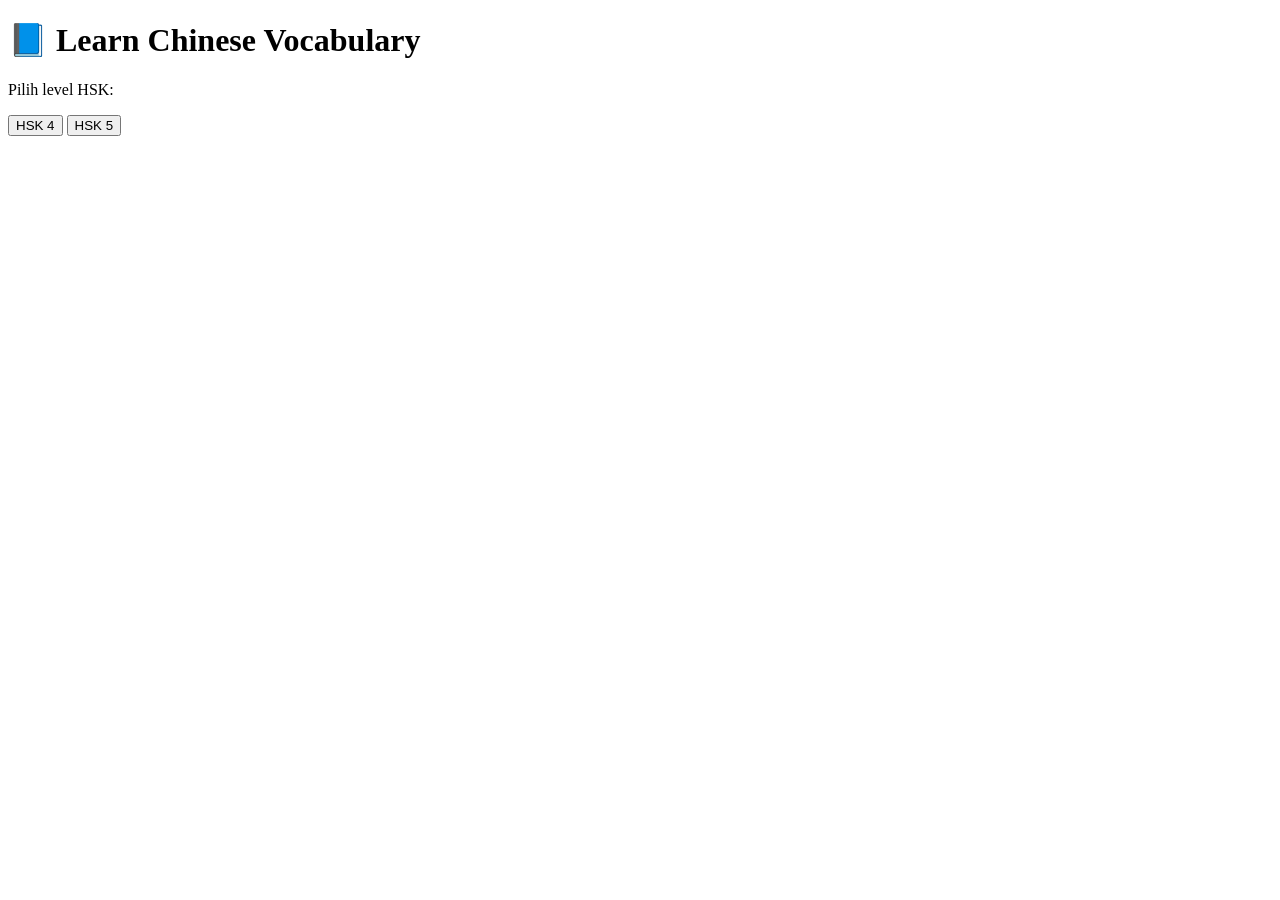
==== commit 49346083: "index.html" ====
--- a/index.html
+++ b/index.html
@@ -1,1102 +1,16 @@
 <!DOCTYPE html>
 <html lang="id">
 <head>
-<meta charset="UTF-8">
-<meta name="viewport" content="width=device-width, initial-scale=1.0">
-<title>HSK 5 — Learn Chinese Vocabulary</title>
-<link rel="preconnect" href="https://fonts.googleapis.com">
-<link href="https://fonts.googleapis.com/css2?family=Noto+Serif+SC:wght@400;700&family=Noto+Sans+SC:wght@300;400;700&family=Outfit:wght@300;400;500;600;700;800&display=swap" rel="stylesheet">
-<link rel="stylesheet" href="hsk5.css">
+  <meta charset="UTF-8">
+  <title>HSK Vocabulary Learning</title>
 </head>
 <body>
 
-<!-- HEADER -->
-<div class="header">
-  <div class="header-inner">
-    <div class="logo">
-      <span class="logo-badge">HSK 5</span>
-      <div>
-        <div class="logo-title">学习词汇 · Learn Vocabulary</div>
-        <div class="logo-sub">Chinese · Indonesia · English</div>
-      </div>
-    </div>
-    <div class="header-toggles">
-      <button class="btn header-toggle-btn pinyin-toggle-btn active" id="togglePinyinBtn" onclick="togglePinyin()">拼 Pinyin</button>
-      <button class="btn header-toggle-btn lang-btn active-en" id="toggleEnBtn" onclick="toggleLang('en')">🇬🇧 EN</button>
-      <button class="btn header-toggle-btn lang-btn active-id" id="toggleIdBtn" onclick="toggleLang('id')">🇮🇩 ID</button>
-    </div>
-    <div class="header-stats">
-      <div class="stat-chip"><span class="stat-num" id="totalCount">1300</span><span class="stat-label">Total</span></div>
-      <div class="stat-chip"><span class="stat-num" id="bmCount">0</span><span class="stat-label">Marked</span></div>
-      <div class="stat-chip"><span class="stat-num" id="learnedCount">0</span><span class="stat-label">Be learn</span></div>
-    </div>
-  </div>
-</div>
+<h1>📘 Learn Chinese Vocabulary</h1>
+<p>Pilih level HSK:</p>
 
-<!-- NAV TABS -->
-<div class="nav-tabs">
-  <button class="nav-tab active" data-tab="browse" onclick="showTab('browse',this)">📚 Vocabulary</button>
-  <button class="nav-tab" data-tab="flash" onclick="showTab('flash',this)">🃏 Flashcard</button>
-  <button class="nav-tab" data-tab="ordering" onclick="showTab('ordering',this)">✏️ Writing</button>
-</div>
+<button onclick="location.href='hsk4.html'">HSK 4</button>
+<button onclick="location.href='hsk5.html'">HSK 5</button>
 
-<!-- ===== BROWSE ===== -->
-<div class="section active" id="tab-browse">
-  <div class="controls">
-    <div class="search-wrap">
-      <span class="search-icon">🔍</span>
-      <input type="text" id="searchInput" placeholder="Search for Hanzi, Pinyin, or translation...">
-    </div>
-    <select id="typeFilter">
-      <option value="">All Types of Words</option>
-      <option value="名">名 — Kata Benda (Noun)</option>
-      <option value="动">动 — Kata Kerja (Verb)</option>
-      <option value="形">形 — Kata Sifat (Adjective)</option>
-      <option value="副">副 — Kata Keterangan (Adverb)</option>
-      <option value="连">连 — Kata Hubung (Conjunction)</option>
-      <option value="介">介 — Kata Depan (Preposition)</option>
-      <option value="代">代 — Kata Ganti (Pronoun)</option>
-      <option value="叹">叹 — Kata Seru (Interjection)</option>
-      <option value="助">助 — Partikel (Particle)</option>
-      <option value="量">量 — Kata Satuan (Classifier)</option>
-    </select>
-    <select id="pageSizeSelect" onchange="setPageSize(+this.value)">
-      <option value="10">Show 10</option>
-      <option value="20">Show 20</option>
-      <option value="50" selected>Show 50</option>
-      <option value="100">Show 100</option>
-      <option value="200">Show 200</option>
-      <option value="500">Show 500</option>
-      <option value="1000">Show 1000</option>
-      <option value="1300">Show all</option>
-    </select>
-    <div class="mode-toggle">
-      <button class="mode-btn active" id="modeGrid" onclick="setDisplayMode('grid')">⊞ Grid</button>
-      <button class="mode-btn" id="modeList" onclick="setDisplayMode('list')">≡ List</button>
-    </div>
-    <button class="btn" id="bmOnlyBtn" onclick="toggleBmOnly()">🔖 Just mark it</button>
-    <button class="btn" onclick="shuffleVocab()">🔀 Random</button>
-    <button class="btn" id="sortAzBtn" onclick="sortAZ()">🔤 A–Z</button>
-  </div>
-  <div class="alpha-bar" id="alphaBar"></div>
-  <div class="info-bar" id="resultCount"></div>
-  <div id="listHeader" class="list-header" style="display:none;">
-    <span>Hanzi</span><span>Pinyin</span><span>Indonesia</span><span>English</span><span>Type</span><span></span>
-  </div>
-  <div id="vocabContainer"></div>
-  <div class="pagination" id="pagination"></div>
-</div>
-
-<!-- ===== FLASHCARD ===== -->
-<div class="section" id="tab-flash">
-  <div class="fc-wrap">
-    <div class="fc-progress">
-      <div class="prog-bar"><div class="prog-fill" id="fcFill" style="width:0%"></div></div>
-      <span class="prog-text" id="fcProgText">0 / 0</span>
-    </div>
-    <div class="flashcard" id="flashcard" onclick="flipCard()">
-      <div class="fc-inner">
-        <div class="fc-face">
-          <div class="fc-big-hanzi" id="fcHanzi">—</div>
-          <div class="fc-big-pinyin" id="fcPinyin">—</div>
-          <div class="fc-sub">Click to see the meaning</div>
-        </div>
-        <div class="fc-face fc-back">
-          <div class="fc-type" id="fcType">—</div>
-          <div class="fc-en" id="fcEn">—</div>
-          <div class="fc-id" id="fcId">—</div>
-        </div>
-      </div>
-    </div>
-    <div class="kbd-hint">Space=back · ←→=navigation · Enter=know · X=don't know yet</div>
-    <div class="fc-controls">
-      <button class="fc-btn" onclick="fcPrev()">← Back</button>
-      <button class="fc-btn skip" onclick="fcSkipFn()">✗ Don't know yet</button>
-      <button class="fc-btn know" onclick="fcKnowFn()">✓ Already know</button>
-      <button class="fc-btn" onclick="fcNext()">Skip →</button>
-    </div>
-    <div class="fc-meta" id="fcStats">✓ 0 sudah tahu &nbsp;·&nbsp; ✗ 0 don't know yet</div>
-    <div class="fc-tool-row">
-      <button class="btn" onclick="initFlashcards()">🔄 Restart</button>
-      <button class="btn" id="fcBmOnlyBtn" onclick="toggleFcBmOnly()">🔖 Only those marked</button>
-    </div>
-  </div>
-</div>
-
-<!-- ===== ORDERING ===== -->
-<div class="section" id="tab-ordering">
-  <div class="wr-header">
-    <h2>✏️ Word Ordering Exercise</h2>
-    <p>Arrange the words into correct sentences. Each set of questions is randomly shuffled.</p>
-  </div>
-
-  <div class="wr-toolbar">
-    <div class="wr-count-select">
-      <span>Number of questions:</span>
-      <select id="wrCountSelect">
-        <option value="5">5 question</option>
-        <option value="10" selected>10 question</option>
-        <option value="15">15 question</option>
-        <option value="20">20 question</option>
-        <option value="50">All (50)</option>
-      </select>
-    </div>
-    <button class="btn" onclick="restartOrdering()">🔄 New Session (Random)</button>
-  </div>
-
-  <div class="wr-progress">
-    <div class="prog-bar"><div class="prog-fill" id="wrFill" style="width:0%"></div></div>
-    <span class="prog-text" id="wrProgText">1 / 10</span>
-    <div class="wr-score-chip">Skor: <span id="wrScore">0</span>/<span id="wrTotal">10</span></div>
-  </div>
-
-  <div id="wrGame">
-    <div class="wr-card">
-      <div class="wr-qnum" id="wrQnum">Question 1</div>
-      <div class="wr-grammar-tag" id="wrGrammarTag"></div>
-      <div class="wr-instruction">Arrange the following words into a correct sentence:</div>
-
-      <div class="wr-label">📦 Arrange the following words from the Word Bank — click to add them to your answer — into a correct sentence:</div>
-      <div class="wr-bank" id="wrBank"></div>
-
-      <div class="wr-label">📝 Answer — click the word to return to the bank:</div>
-      <div class="wr-answer-wrap" id="wrAnswer">
-        <span class="wr-empty-hint">No word has been chosen yet…</span>
-      </div>
-
-      <div class="wr-btn-row">
-        <button class="wr-btn primary" id="wrCheckBtn" onclick="checkOrdering()">✓ Check</button>
-        <button class="wr-btn danger" id="wrClearBtn" onclick="clearOrdering()">↺ Delete All</button>
-        <button class="wr-btn" id="wrNextBtn" onclick="nextOrdering()" style="display:none">→ Next Question</button>
-      </div>
-      <div class="wr-feedback" id="wrFeedback"></div>
-    </div>
-  </div>
-
-  <div class="wr-result" id="wrResult">
-    <div class="wr-result-stars" id="wrStars">🌟🌟🌟</div>
-    <div class="wr-big-score" id="wrFinalScore">0/10</div>
-    <div class="wr-result-msg" id="wrResultMsg">Completed!</div>
-    <div class="wr-result-detail" id="wrResultDetail"></div>
-    <button class="wr-btn primary" onclick="restartOrdering()" style="margin:0 auto;display:flex;">🔄 New Session (Random)</button>
-  </div>
-</div>
-
-<!-- MODAL -->
-<div class="modal-overlay" id="modal" onclick="closeModalBg(event)">
-  <div class="modal">
-    <button class="modal-close" onclick="closeModal()">✕</button>
-    <div class="m-hanzi" id="mHanzi">—</div>
-    <div class="m-pinyin" id="mPinyin">—</div>
-    <div class="m-type" id="mType"></div>
-    <div class="m-trans">
-      <div class="m-row"><span class="m-lang en">EN</span><span class="m-text" id="mEn">—</span></div>
-      <div class="m-row"><span class="m-lang id">ID</span><span class="m-text id" id="mId">—</span></div>
-    </div>
-    <div class="m-level" id="mLevel"></div>
-      <div class="m-example" id="mExample" style="display:none;">
-      <div class="m-ex-label">💬 Example sentence</div>
-      <div class="m-ex-zh" id="mExZh"></div>
-      <div class="m-ex-py" id="mExPy"></div>
-      <div class="m-ex-row">
-        <span class="m-lang id">ID</span>
-        <span class="m-ex-trans" id="mExId"></span>
-      </div>
-      <div class="m-ex-row">
-        <span class="m-lang en">EN</span>
-        <span class="m-ex-trans" id="mExEn"></span>
-      </div>
-    </div>
-    <div class="m-actions">
-      <button class="m-btn" id="mBmBtn" onclick="toggleBmModal()">🔖 Mark</button>
-      <button class="m-btn" onclick="speakModal()">🔊 Sound</button>
-    </div>
-  </div>
-</div>
-
-<div class="toast" id="toast"></div>
-
-<script>
-// ============================================================
-//  DATA
-// ============================================================
-const VOCAB = [{"hanzi":"哎","pinyin":"āi","english":"hey","type":"叹","level":"HSK5,New HSK5","indonesian":"hei"},{"hanzi":"唉","pinyin":"ài","english":"oh; ah; well","type":"叹","level":"HSK5,New HSK5","indonesian":"oh; aduh; ya"},{"hanzi":"爱护","pinyin":"ài hù","english":"care; cherish; take good care of","type":"动","level":"HSK5,New HSK5","indonesian":"merawat; menyayangi; menjaga"},{"hanzi":"爱惜","pinyin":"ài xī","english":"value; cherish; treasure","type":"动","level":"HSK5,HSK7-9","indonesian":"menghargai; menyayangi; hemat"},{"hanzi":"爱心","pinyin":"ài xīn","english":"compassion; kindness; consideration","type":"名","level":"HSK5,New HSK4","indonesian":"kasih sayang; kepedulian; kebaikan hati"},{"hanzi":"暗","pinyin":"àn","english":"dark","type":"形","level":"HSK5,New HSK5","indonesian":"gelap; redup"},{"hanzi":"岸","pinyin":"àn","english":"shore; coast; bank; ","type":"名","level":"HSK5,New HSK6","indonesian":"pantai; tepi sungai; tepian"},{"hanzi":"安慰","pinyin":"ān wèi","english":"to comfort; console","type":"动","level":"HSK5,New HSK5","indonesian":"menghibur; menggembirakan"},{"hanzi":"安装","pinyin":"ān zhuāng","english":"to install; mount; erect","type":"动","level":"HSK5,New HSK5","indonesian":"memasang; menginstal; mendirikan"},{"hanzi":"熬夜","pinyin":"áo yè","english":"to stay up late or all night","type":"动","level":"HSK5,New HSK5","indonesian":"begadang; tidak tidur semalaman"},{"hanzi":"把握","pinyin":"bǎ wò","english":"to grasp; to hold; seize","type":"动/名","level":"HSK5,New HSK5","indonesian":"menggenggam; yakin; kepastian"},{"hanzi":"摆","pinyin":"bǎi","english":"to arrange; set in order; pendulum; lower hem (of a gown/jacket/skirt)","type":"动","level":"HSK5,New HSK6","indonesian":"menyusun; mengatur; menata"},{"hanzi":"办理","pinyin":"bàn lǐ","english":"deal with; attend to; handle","type":"动","level":"HSK5,New HSK4","indonesian":"mengurus; menangani; membereskan"},{"hanzi":"傍晚","pinyin":"bàng wǎn","english":"towards evening; at nightfall; at dusk","type":"名","level":"HSK5,New HSK5","indonesian":"menjelang sore; senja; petang"},{"hanzi":"薄","pinyin":"báo","english":"thin; flimsy","type":"形","level":"HSK5,New HSK5","indonesian":"tipis; ringkih"},{"hanzi":"宝贝","pinyin":"bǎo bèi","english":"treasure; baby","type":"名","level":"HSK5,New HSK5","indonesian":"harta; bayi; sayang"},{"hanzi":"保持","pinyin":"bǎo chí","english":"to keep; hold; retain; maintain","type":"动","level":"HSK5,New HSK5","indonesian":"menjaga; mempertahankan; memelihara"},{"hanzi":"保存","pinyin":"bǎo cún","english":"preserve; keep; conserve","type":"动","level":"HSK5,New HSK5","indonesian":"menyimpan; mengawetkan; melestarikan"},{"hanzi":"报道","pinyin":"bào dào","english":"report","type":"动","level":"HSK5,New HSK5","indonesian":"melaporkan; berita"},{"hanzi":"报到","pinyin":"bào dào","english":"report for duty; check in; register","type":"动","level":"HSK5,New HSK5","indonesian":"lapor diri; mendaftar; check in"},{"hanzi":"报告","pinyin":"bào gào","english":"report; make known; inform","type":"名","level":"HSK5,New HSK5","indonesian":"laporan; memberitahu; melaporkan"},{"hanzi":"宝贵","pinyin":"bǎo guì","english":"valuable; precious","type":"形","level":"HSK5,New HSK5","indonesian":"berharga; bermanfaat"},{"hanzi":"包裹","pinyin":"bāo guǒ","english":"wrap up; pack up","type":"名","level":"HSK5,New HSK5","indonesian":"membungkus; paket"},{"hanzi":"包含","pinyin":"bāo hán","english":"to contain; embody; include; inclusion","type":"动","level":"HSK5,New HSK5","indonesian":"mengandung; termasuk; mencakup"},{"hanzi":"包括","pinyin":"bāo kuò","english":"include","type":"动","level":"HSK5,New HSK5","indonesian":"termasuk; mencakup"},{"hanzi":"保留","pinyin":"bǎo liú","english":"continue to have; persist; to retain; hold back","type":"动","level":"HSK5,New HSK5","indonesian":"mempertahankan; menyimpan; menahan"},{"hanzi":"报社","pinyin":"bào shè","english":"newspaper office","type":"名","level":"HSK5,New HSK6","indonesian":"kantor surat kabar; redaksi"},{"hanzi":"保险","pinyin":"bǎo xiǎn","english":"guarantee; insurance","type":"名","level":"HSK5,New HSK5","indonesian":"asuransi; jaminan"},{"hanzi":"抱怨","pinyin":"bào yuàn","english":"complain; grumble","type":"动","level":"HSK5,New HSK5","indonesian":"mengeluh; menggerutu"},{"hanzi":"背","pinyin":"bèi","english":"back","type":"动","level":"HSK5,New HSK4,New HSK5","indonesian":"punggung; menghafal"},{"hanzi":"悲观","pinyin":"bēi guān","english":"pessimistic","type":"形","level":"HSK5,New HSK6","indonesian":"pesimis"},{"hanzi":"背景","pinyin":"bèi jǐng","english":"background","type":"名","level":"HSK5,New HSK5","indonesian":"latar belakang; background"},{"hanzi":"被子","pinyin":"bèi zi","english":"quilt","type":"名","level":"HSK5,New HSK5","indonesian":"selimut; kain penutup"},{"hanzi":"本科","pinyin":"běn kē","english":"undergraduate course; regular college course","type":"名","level":"HSK5,New HSK4","indonesian":"sarjana; program S1"},{"hanzi":"本领","pinyin":"běn lǐng","english":"capability; capacity; faculty","type":"名","level":"HSK5,New HSK5","indonesian":"kemampuan; keahlian"},{"hanzi":"本质","pinyin":"běn zhì","english":"nature; innate character; intrinsic quality","type":"名","level":"HSK5,New HSK5","indonesian":"hakikat; watak asli; sifat dasar"},{"hanzi":"彼此","pinyin":"bǐ cǐ","english":"each other; both parties; one another","type":"代","level":"HSK5,New HSK5","indonesian":"satu sama lain; antara satu dan lainnya"},{"hanzi":"毕竟","pinyin":"bì jìng","english":"after all; all in all; when all is said and done","type":"副","level":"HSK5,New HSK5","indonesian":"bagaimanapun juga; pada akhirnya"},{"hanzi":"比例","pinyin":"bǐ lì","english":"scale; proportion; ratio","type":"名","level":"HSK5,New HSK5","indonesian":"rasio; proporsi; skala"},{"hanzi":"避免","pinyin":"bì miǎn","english":"to avoid; refrain from; prevent something from happening","type":"动","level":"HSK5,New HSK5","indonesian":"menghindari; mencegah"},{"hanzi":"必然","pinyin":"bì rán","english":"inevitable; certain; necessarily","type":"形","level":"HSK5,New HSK5","indonesian":"pasti; niscaya; tidak dapat dihindari"},{"hanzi":"必要","pinyin":"bì yào","english":"requisite; necessary; essential","type":"形","level":"HSK5,New HSK5","indonesian":"perlu; penting; esensial"},{"hanzi":"便","pinyin":"biàn","english":"convenience; excrement or urine; relieve oneself","type":"副","level":"HSK5,New HSK5","indonesian":"kemudahan; air seni/besar; mudah"},{"hanzi":"编辑","pinyin":"biān jí","english":"edit; compile","type":"名/动","level":"HSK5,New HSK6","indonesian":"editor; mengedit; menyusun"},{"hanzi":"辩论","pinyin":"biàn lùn","english":"argue; debate","type":"动","level":"HSK5,HSK7-9","indonesian":"berdebat; perdebatan"},{"hanzi":"鞭炮","pinyin":"biān pào","english":"firecrackers","type":"名","level":"HSK5,HSK7-9","indonesian":"petasan; kembang api"},{"hanzi":"表达","pinyin":"biǎo dá","english":"to voice (an opinion)","type":"动","level":"HSK5,New HSK5","indonesian":"mengungkapkan; menyampaikan"},{"hanzi":"标点","pinyin":"biāo diǎn","english":"punctuation","type":"名","level":"HSK5,HSK7-9","indonesian":"tanda baca; tanda titik"},{"hanzi":"表面","pinyin":"biǎo miàn","english":"surface","type":"名","level":"HSK5,New HSK5","indonesian":"permukaan; tampak luar"},{"hanzi":"表明","pinyin":"biǎo míng","english":"make known; state clearly; indicate","type":"动","level":"HSK5,New HSK5","indonesian":"menunjukkan; menyatakan; menjelaskan"},{"hanzi":"表情","pinyin":"biǎo qíng","english":"expression; look","type":"名","level":"HSK5,New HSK5","indonesian":"ekspresi wajah; mimik muka"},{"hanzi":"表现","pinyin":"biǎo xiàn","english":"expression; representation; display","type":"动","level":"HSK5,New HSK4","indonesian":"ekspresi; menampilkan; perilaku"},{"hanzi":"标志","pinyin":"biāo zhì","english":"sign; symbol; hallmark","type":"动/名","level":"HSK5,New HSK5","indonesian":"tanda; simbol; lambang"},{"hanzi":"病毒","pinyin":"bìng dú","english":"virus","type":"名","level":"HSK5,New HSK6","indonesian":"virus; penyakit menular"},{"hanzi":"冰激凌","pinyin":"bīng jī líng","english":"ice cream","type":"名","level":"YCT4,HSK5,New HSK3","indonesian":"es krim"},{"hanzi":"播放","pinyin":"bō fàng","english":"broadcast","type":"动","level":"HSK5,New HSK4","indonesian":"menyiarkan; memutar"},{"hanzi":"玻璃","pinyin":"bō li","english":"glass","type":"名","level":"HSK5,New HSK5","indonesian":"kaca; gelas"},{"hanzi":"博物馆","pinyin":"bó wù guǎn","english":"museum","type":"名","level":"HSK5,New HSK5","indonesian":"museum"},{"hanzi":"脖子","pinyin":"bó zi","english":"neck","type":"名","level":"HSK5,New HSK6","indonesian":"leher"},{"hanzi":"布","pinyin":"bù","english":"cloth; textile; proclaim","type":"名","level":"HSK5,New HSK6","indonesian":"kain; tekstil; mengumumkan"},{"hanzi":"不安","pinyin":"bù ān","english":"uneasy; unsettled; unstable","type":"形","level":"HSK5,New HSK6","indonesian":"tidak tenang; gelisah; tidak stabil"},{"hanzi":"补充","pinyin":"bǔ chōng","english":"add; supplement; replenish","type":"动","level":"HSK5,New HSK5","indonesian":"menambah; melengkapi; mengisi"},{"hanzi":"不得了","pinyin":"bù dé liǎo","english":"desperately serious disastrous; terrible","type":"形","level":"HSK5,New HSK5","indonesian":"gawat; parah; luar biasa"},{"hanzi":"不断","pinyin":"bú duàn","english":"ceaseless; uninterrupted; continual continuous; unceasing","type":"副","level":"HSK5,New HSK4","indonesian":"terus-menerus; tak terputus; berkelanjutan"},{"hanzi":"不见得","pinyin":"bú jiàn de","english":"not likely; not necessarily","type":"副","level":"HSK5,HSK7-9","indonesian":"belum tentu; tidak selalu"},{"hanzi":"部门","pinyin":"bù mén","english":"department; branch; section","type":"名","level":"HSK5,New HSK4","indonesian":"departemen; bagian; divisi"},{"hanzi":"不耐烦","pinyin":"bú nài fán","english":"impatient","type":"","level":"HSK5,New HSK6","indonesian":"tidak sabar; jengkel"},{"hanzi":"不然","pinyin":"bù rán","english":"not the case; otherwise","type":"连","level":"HSK5,New HSK5","indonesian":"kalau tidak; sebaliknya"},{"hanzi":"不如","pinyin":"bù rú","english":"it would be better to …not as good as","type":"动","level":"HSK5,New HSK4","indonesian":"lebih baik; tidak sebaik"},{"hanzi":"不要紧","pinyin":"bú yào jǐn","english":"not important; not serious It doesn't matter; never mind","type":"形","level":"HSK5,New HSK5","indonesian":"tidak apa-apa; tidak penting; tidak parah"},{"hanzi":"步骤","pinyin":"bù zhòu","english":"step; move; procedure","type":"名","level":"HSK5,New HSK6","indonesian":"langkah; prosedur; tahap"},{"hanzi":"不足","pinyin":"bù zú","english":"not enough; insufficient","type":"动/名","level":"HSK5,New HSK5","indonesian":"tidak cukup; kurang"},{"hanzi":"踩","pinyin":"cǎi","english":"to step on; to stamp on; trample","type":"动","level":"HSK5,New HSK6","indonesian":"menginjak; memijak; menghancurkan"},{"hanzi":"财产","pinyin":"cái chǎn","english":"property; assets; estate","type":"名","level":"HSK5,New HSK6","indonesian":"harta; aset; kekayaan"},{"hanzi":"采访","pinyin":"cǎi fǎng","english":"to interview","type":"动","level":"HSK5,New HSK5","indonesian":"mewawancarai; meliput"},{"hanzi":"彩虹","pinyin":"cǎi hóng","english":"rainbow","type":"名","level":"HSK5,New HSK6","indonesian":"pelangi"},{"hanzi":"采取","pinyin":"cǎi qǔ","english":"to carry out; adopt; take","type":"动","level":"HSK5,New HSK5","indonesian":"mengambil tindakan; mengadopsi"},{"hanzi":"参考","pinyin":"cān kǎo","english":"to consult; to refer to","type":"动","level":"HSK5,New HSK5","indonesian":"merujuk; mengacu; referensi"},{"hanzi":"惭愧","pinyin":"cán kuì","english":"ashamed","type":"行","level":"HSK5,HSK7-9","indonesian":"malu; merasa bersalah"},{"hanzi":"参与","pinyin":"cān yù","english":"to take part; to participate in","type":"动","level":"HSK5,New HSK5","indonesian":"ikut serta; berpartisipasi"},{"hanzi":"操场","pinyin":"cāo chǎng","english":"playground; sports ground; drill ground","type":"名","level":"HSK5,New HSK4","indonesian":"lapangan olahraga; halaman sekolah"},{"hanzi":"操心","pinyin":"cāo xīn","english":"to worry about; to take pains over; be concerned over","type":"动","level":"HSK5,HSK7-9","indonesian":"khawatir; repot; susah payah"},{"hanzi":"册","pinyin":"cè","english":"volume; copy [measure word for books]","type":"名","level":"HSK5,New HSK5","indonesian":"jilid; volume [kata satuan buku]"},{"hanzi":"测验","pinyin":"cè yàn","english":"test; trial run; examination","type":"动","level":"HSK5,HSK7-9","indonesian":"ujian; tes; percobaan"},{"hanzi":"曾经","pinyin":"céng jīng","english":"once","type":"副","level":"HSK5,New HSK5","indonesian":"pernah; dulu"},{"hanzi":"插","pinyin":"chā","english":"stick in; to insert; interpose","type":"动","level":"HSK5,New HSK5","indonesian":"menyisipkan; menancapkan"},{"hanzi":"差别","pinyin":"chā bié","english":"difference","type":"名","level":"HSK5,New HSK5","indonesian":"perbedaan; selisih"},{"hanzi":"差距","pinyin":"chā jù","english":"gap; disparity","type":"名","level":"HSK5,New HSK5","indonesian":"kesenjangan; jarak"},{"hanzi":"叉子","pinyin":"chā zi","english":"fork; prong","type":"名","level":"HSK5,New HSK5","indonesian":"garpu"},{"hanzi":"拆","pinyin":"chāi","english":"to tear open; take apart; pull down","type":"动","level":"HSK5,New HSK5","indonesian":"membuka; membongkar; merobohkan"},{"hanzi":"产品","pinyin":"chǎn pǐn","english":"product","type":"名","level":"HSK5,New HSK5","indonesian":"produk; barang"},{"hanzi":"产生","pinyin":"chǎn shēng","english":"produce","type":"动","level":"HSK5,New HSK4","indonesian":"menghasilkan; timbul; muncul"},{"hanzi":"常识","pinyin":"cháng shí","english":"general knowledge","type":"名","level":"HSK5,New HSK5","indonesian":"pengetahuan umum"},{"hanzi":"长途","pinyin":"cháng tú","english":"long-distance","type":"形","level":"HSK5,New HSK5","indonesian":"jarak jauh"},{"hanzi":"抄","pinyin":"chāo","english":"to copy; transcribe; plagiarise","type":"动","level":"HSK5,New HSK6","indonesian":"menyalin; mencontek; plagiat"},{"hanzi":"朝","pinyin":"cháo","english":"dynasty; court; government","type":"介","level":"HSK5,New HSK5","indonesian":"dinasti; istana; ke arah"},{"hanzi":"吵","pinyin":"chǎo","english":"noisy","type":"形","level":"HSK5,New HSK5","indonesian":"berisik; ribut"},{"hanzi":"炒","pinyin":"chǎo","english":"stir-fry","type":"动","level":"HSK5,New HSK5","indonesian":"menumis; menggoreng"},{"hanzi":"超级","pinyin":"chāo jí","english":"super","type":"形","level":"HSK5,New HSK5","indonesian":"super; luar biasa"},{"hanzi":"吵架","pinyin":"chǎo jià","english":"to quarrel; have a row","type":"动","level":"HSK5,New HSK6","indonesian":"bertengkar; berselisih"},{"hanzi":"潮湿","pinyin":"cháo shī","english":"damp; moist; humidy","type":"形","level":"HSK5,New HSK6","indonesian":"lembab; basah"},{"hanzi":"彻底","pinyin":"chè dǐ","english":"thorough","type":"形","level":"HSK5,New HSK5","indonesian":"menyeluruh; tuntas; total"},{"hanzi":"车库","pinyin":"chē kù","english":"garage","type":"名","level":"HSK5,New HSK5","indonesian":"garasi"},{"hanzi":"车厢","pinyin":"chē xiāng","english":"railway carriage; compartment","type":"名","level":"HSK5,New HSK5","indonesian":"gerbong kereta; kompartemen"},{"hanzi":"趁","pinyin":"chèn","english":"to take advantage of; avail oneself of","type":"介","level":"HSK5,New HSK6","indonesian":"memanfaatkan; mengambil kesempatan"},{"hanzi":"沉默","pinyin":"chén mò","english":"reticent; taciturn; uncommunicative","type":"动","level":"HSK5,New HSK5","indonesian":"diam; pendiam; tidak banyak bicara"},{"hanzi":"称","pinyin":"chēng","english":"fit; match; to name","type":"动","level":"HSK5,New HSK5","indonesian":"cocok; menyebut; menimbang"},{"hanzi":"承担","pinyin":"chéng dān","english":"bear; to undertake; assume","type":"动","level":"HSK5,New HSK5","indonesian":"menanggung; mengambil alih"},{"hanzi":"程度","pinyin":"chéng dù","english":"level; degree; extent","type":"名","level":"HSK5,New HSK5","indonesian":"tingkat; derajat; kadar"},{"hanzi":"成分","pinyin":"chéng fèn","english":"composition; component part; ingredient","type":"名","level":"HSK5,New HSK5","indonesian":"komposisi; komponen; bahan"},{"hanzi":"成果","pinyin":"chéng guǒ","english":"achievement; gain; positive result","type":"名","level":"HSK5,New HSK5","indonesian":"pencapaian; hasil; manfaat"},{"hanzi":"称呼","pinyin":"chēng hu","english":"call; address","type":"名","level":"HSK5,New HSK6","indonesian":"menyebut; panggilan; sebutan"},{"hanzi":"成就","pinyin":"chéng jiù","english":"achievement; accomplishment; attainment","type":"名","level":"HSK5,New HSK5","indonesian":"pencapaian; prestasi; penghargaan"},{"hanzi":"诚恳","pinyin":"chéng kěn","english":"sincere; earnest","type":"形","level":"HSK5,HSK7-9","indonesian":"tulus; serius; sungguh-sungguh"},{"hanzi":"成立","pinyin":"chéng lì","english":"found; to establish; set up","type":"动","level":"HSK5,New HSK5","indonesian":"mendirikan; membentuk; berlaku"},{"hanzi":"成人","pinyin":"chéng rén","english":"adult","type":"名","level":"HSK5,New HSK5","indonesian":"orang dewasa"},{"hanzi":"承认","pinyin":"chéng rèn","english":"to admit; to acknowledge; to recognise","type":"动","level":"HSK5,New HSK5","indonesian":"mengakui; menerima; mengenal"},{"hanzi":"承受","pinyin":"chéng shòu","english":"to bear; support; to endure; inherit","type":"动","level":"HSK5,New HSK5","indonesian":"menanggung; memikul; mewarisi"},{"hanzi":"成熟","pinyin":"chéng shú","english":"mature","type":"形","level":"HSK5,New HSK5","indonesian":"matang; dewasa"},{"hanzi":"程序","pinyin":"chéng xù","english":"order; procedure; sequence","type":"名","level":"HSK5,New HSK5","indonesian":"urutan; prosedur; program"},{"hanzi":"成语","pinyin":"chéng yǔ","english":"set phrase; idiom; proverb","type":"名","level":"HSK5,New HSK6","indonesian":"idiom; pepatah; ungkapan tetap"},{"hanzi":"称赞","pinyin":"chēng zàn","english":"to praise; to acclaim; to commend","type":"动","level":"HSK5,New HSK5","indonesian":"memuji; mengagumi"},{"hanzi":"成长","pinyin":"chéng zhǎng","english":"to grow up","type":"动","level":"HSK5,New HSK5","indonesian":"tumbuh dewasa; berkembang"},{"hanzi":"翅膀","pinyin":"chì bǎng","english":"wing [of a bird]","type":"名","level":"HSK5,New HSK5","indonesian":"sayap [burung]"},{"hanzi":"吃亏","pinyin":"chī kuī","english":"to suffer losses; come to grief; take a beating","type":"动","level":"HSK5,HSK7-9","indonesian":"rugi; menderita kerugian"},{"hanzi":"池塘","pinyin":"chí táng","english":"pool; pond","type":"名","level":"HSK5,HSK7-9","indonesian":"kolam; telaga kecil"},{"hanzi":"持续","pinyin":"chí xù","english":"last; continue; sustain","type":"动","level":"HSK5,New HSK5","indonesian":"berlanjut; terus-menerus; bertahan"},{"hanzi":"迟早","pinyin":"chí zǎo","english":"sooner or later","type":"副","level":"HSK5,HSK7-9","indonesian":"cepat atau lambat; pada akhirnya"},{"hanzi":"尺子","pinyin":"chǐ zi","english":"ruler","type":"名","level":"HSK5,New HSK5","indonesian":"penggaris; mistar"},{"hanzi":"冲","pinyin":"chōng","english":"to flush; vigorously; on the strength of","type":"动","level":"HSK5,New HSK5,New HSK6","indonesian":"menyiram; menerobos; atas dasar"},{"hanzi":"充电器","pinyin":"chōng diàn qì","english":"(battery) charger","type":"名","level":"HSK5","indonesian":"pengisi daya; charger"},{"hanzi":"充分","pinyin":"chōng fèn","english":"full; ample","type":"形","level":"HSK5,New HSK5","indonesian":"penuh; cukup; memadai"},{"hanzi":"重复","pinyin":"chóng fù","english":"to repeat; to duplicate; iterate","type":"动","level":"HSK5,New HSK5","indonesian":"mengulang; mengulangi; berulang"},{"hanzi":"充满","pinyin":"chōng mǎn","english":"be filled with; be full of","type":"动","level":"HSK5,New HSK5","indonesian":"penuh dengan; dipenuhi"},{"hanzi":"宠物","pinyin":"chǒng wù","english":"pet","type":"名","level":"HSK5,New HSK5","indonesian":"hewan peliharaan"},{"hanzi":"丑","pinyin":"chǒu","english":"ugly; clown in Beijing opera; the second of the Twelve Earthly Branches","type":"形","level":"HSK5,New HSK5","indonesian":"jelek; buruk rupa; pemain badut"},{"hanzi":"臭","pinyin":"chòu","english":"smelly; stinking","type":"形","level":"HSK5,New HSK5","indonesian":"bau; berbau busuk"},{"hanzi":"抽屉","pinyin":"chōu ti","english":"drawer","type":"名","level":"HSK5,HSK7-9","indonesian":"laci"},{"hanzi":"抽象","pinyin":"chōu xiàng","english":"abstract","type":"形","level":"HSK5,New HSK6","indonesian":"abstrak"},{"hanzi":"出版","pinyin":"chū bǎn","english":"publish; come off the press","type":"动","level":"HSK5,New HSK5","indonesian":"menerbitkan; mencetak"},{"hanzi":"除非","pinyin":"chú fēi","english":"only if; only when; unless","type":"连","level":"HSK5,New HSK6","indonesian":"kecuali jika; hanya jika"},{"hanzi":"初级","pinyin":"chū jí","english":"elementary; primary; initial","type":"形","level":"HSK5,New HSK5","indonesian":"dasar; awal; tingkat pemula"},{"hanzi":"出口","pinyin":"chū kǒu","english":"exit [from a building]","type":"名","level":"HSK5,New HSK4","indonesian":"pintu keluar; ekspor"},{"hanzi":"处理","pinyin":"chǔ lǐ","english":"to handle; deal with; manage","type":"动","level":"HSK5,New HSK5","indonesian":"menangani; mengurus; memproses"},{"hanzi":"出色","pinyin":"chū sè","english":"outstanding; remarkable; splendid","type":"形","level":"HSK5,New HSK5","indonesian":"luar biasa; istimewa; menonjol"},{"hanzi":"出示","pinyin":"chū shì","english":"to show","type":"动","level":"HSK5,New HSK6","indonesian":"menunjukkan; memperlihatkan"},{"hanzi":"出席","pinyin":"chū xí","english":"to attend; to be present","type":"动","level":"HSK5,New HSK5","indonesian":"hadir; menghadiri"},{"hanzi":"除夕","pinyin":"chú xī","english":"(lunar) New Year’s Eve","type":"名","level":"HSK5,New HSK5","indonesian":"Malam Tahun Baru Imlek"},{"hanzi":"传播","pinyin":"chuán bō","english":"disseminate; propagate","type":"动","level":"HSK5,New HSK5","indonesian":"menyebarkan; menyiarkan"},{"hanzi":"传染","pinyin":"chuán rǎn","english":"infect; be contagious","type":"动","level":"HSK5,New HSK6","indonesian":"menulari; menular"},{"hanzi":"传说","pinyin":"chuán shuō","english":"legend; lore","type":"名","level":"HSK5,New HSK5","indonesian":"legenda; cerita rakyat"},{"hanzi":"传统","pinyin":"chuán tǒng","english":"tradition; custom","type":"名/形","level":"HSK5,New HSK5","indonesian":"tradisi; adat istiadat"},{"hanzi":"闯","pinyin":"chuǎng","english":"to rush; charge","type":"动","level":"HSK5,New HSK6","indonesian":"menerobos; menyerbu"},{"hanzi":"窗帘","pinyin":"chuāng lián","english":"curtains; sunblind","type":"名","level":"HSK5,HSK7-9","indonesian":"tirai; gorden"},{"hanzi":"创造","pinyin":"chuàng zào","english":"create","type":"动","level":"HSK5,New HSK5","indonesian":"menciptakan; menghasilkan"},{"hanzi":"吹","pinyin":"chuī","english":"to blow; puff","type":"动","level":"HSK5,New HSK4","indonesian":"meniup; berhembus"},{"hanzi":"词汇","pinyin":"cí huì","english":"vocabulary; words and phrases","type":"名","level":"HSK5,New HSK5","indonesian":"kosakata; kata-kata"},{"hanzi":"刺激","pinyin":"cì jī","english":"to stimulate; provoke; irritate","type":"动","level":"HSK5,New HSK5","indonesian":"merangsang; memancing; mengiritasi"},{"hanzi":"此外","pinyin":"cǐ wài","english":"besides; in addition; furthermore","type":"连","level":"HSK5,New HSK4","indonesian":"selain itu; di samping itu; lebih jauh"},{"hanzi":"次要","pinyin":"cì yào","english":"less important; secondary; subordinate","type":"形","level":"HSK5,HSK7-9","indonesian":"kurang penting; sekunder"},{"hanzi":"辞职","pinyin":"cí zhí","english":"to resign; hand in one's resignation","type":"动","level":"HSK5,New HSK5","indonesian":"mengundurkan diri; berhenti kerja"},{"hanzi":"从此","pinyin":"cóng cǐ","english":"from this time on; from now; then on","type":"副","level":"HSK5,New HSK4","indonesian":"mulai saat ini; sejak itu"},{"hanzi":"从而","pinyin":"cóng ér","english":"thus; therebyupon","type":"连","level":"HSK5,New HSK5","indonesian":"dengan demikian; sehingga"},{"hanzi":"匆忙","pinyin":"cōng máng","english":"hastily; in a hurry","type":"形","level":"HSK5,New HSK6","indonesian":"tergesa-gesa; terburu-buru"},{"hanzi":"从前","pinyin":"cóng qián","english":"in the past; formerly","type":"名","level":"HSK5,New HSK5","indonesian":"dahulu kala; masa lalu"},{"hanzi":"从事","pinyin":"cóng shì","english":"go in for; devote oneself to; be to engaged in [formal]","type":"动","level":"HSK5,New HSK5","indonesian":"bergerak dalam bidang; menekuni"},{"hanzi":"醋","pinyin":"cù","english":"vinegar","type":"名","level":"HSK5,New HSK6","indonesian":"cuka"},{"hanzi":"粗糙","pinyin":"cū cāo","english":"coarse","type":"形","level":"HSK5,HSK7-9","indonesian":"kasar; tidak halus"},{"hanzi":"促进","pinyin":"cù jìn","english":"promote; boost; accelerate","type":"动","level":"HSK5,New HSK5","indonesian":"mendorong; mempercepat; memajukan"},{"hanzi":"促使","pinyin":"cù shǐ","english":"precipitate; impel; to urge","type":"动","level":"HSK5,New HSK5","indonesian":"mendorong; memacu"},{"hanzi":"催","pinyin":"cuī","english":"to urge; hurry; to hasten","type":"动","level":"HSK5,New HSK5","indonesian":"mendesak; mempercepat; menekan"},{"hanzi":"存在","pinyin":"cún zài","english":"to exist; be","type":"动","level":"HSK5,New HSK5","indonesian":"ada; eksis; berada"},{"hanzi":"措施","pinyin":"cuò shī","english":"measure; step","type":"名","level":"HSK5,New HSK5","indonesian":"tindakan; langkah; upaya"},{"hanzi":"达到","pinyin":"dá dào","english":"to achieve; attain; reach","type":"动","level":"HSK5,New HSK4","indonesian":"mencapai; memperoleh; sampai"},{"hanzi":"大方","pinyin":"dà fang","english":"generous; liberal","type":"形","level":"HSK5,New HSK6","indonesian":"murah hati; dermawan"},{"hanzi":"打工","pinyin":"dǎ gōng","english":"do manual work","type":"动","level":"HSK5,New HSK4","indonesian":"bekerja; buruh"},{"hanzi":"打交道","pinyin":"dǎ jiāo dào","english":"make contact with; have dealings with","type":"","level":"HSK5,New HSK6","indonesian":"berhubungan dengan; berurusan"},{"hanzi":"打喷嚏","pinyin":"dǎ pēn tì","english":"to sneeze","type":"","level":"HSK5,HSK7-9","indonesian":"bersin"},{"hanzi":"大厦","pinyin":"dà shà","english":"large building; edifice","type":"名","level":"HSK5,New HSK5","indonesian":"gedung besar; bangunan tinggi"},{"hanzi":"打听","pinyin":"dǎ ting","english":"to ask about; inquire about","type":"动","level":"HSK5,New HSK5","indonesian":"menanyakan; mencari tahu"},{"hanzi":"大象","pinyin":"dà xiàng","english":"elephant","type":"名","level":"YCT4,HSK5,New HSK5","indonesian":"gajah"},{"hanzi":"大型","pinyin":"dà xíng","english":"large-scale","type":"形","level":"HSK5,New HSK5","indonesian":"berskala besar; berukuran besar"},{"hanzi":"答应","pinyin":"dā ying","english":"answer; reply; to agree","type":"动","level":"HSK5,New HSK4","indonesian":"menjawab; menyetujui; berjanji"},{"hanzi":"呆","pinyin":"dāi","english":"slow-witted; stupid; to stay","type":"动","level":"HSK5,New HSK6","indonesian":"lamban; bodoh; tinggal"},{"hanzi":"代表","pinyin":"dài biǎo","english":"to stand for; on behalf of representative","type":"动","level":"HSK5,New HSK5","indonesian":"mewakili; wakil; representatif"},{"hanzi":"贷款","pinyin":"dài kuǎn","english":"to provide a loan; make an advance to; extend credit to","type":"动/名","level":"HSK5,New HSK6","indonesian":"pinjaman; kredit"},{"hanzi":"代替","pinyin":"dài tì","english":"instead","type":"动","level":"HSK5,New HSK5","indonesian":"menggantikan; sebagai pengganti"},{"hanzi":"待遇","pinyin":"dài yù","english":"treatment","type":"名","level":"HSK5,New HSK5","indonesian":"perlakuan; gaji; tunjangan"},{"hanzi":"淡","pinyin":"dàn","english":"thin; light in colour; tasteless","type":"形","level":"HSK5,New HSK5","indonesian":"hambar; tipis; pucat"},{"hanzi":"单纯","pinyin":"dān chún","english":"simple; pure; alone","type":"形","level":"HSK5,New HSK6","indonesian":"sederhana; murni; polos"},{"hanzi":"单调","pinyin":"dān diào","english":"monotonous; dull; drab","type":"形","level":"HSK5,New HSK6","indonesian":"monoton; membosankan; gersang"},{"hanzi":"单独","pinyin":"dān dú","english":"alone; by oneself; on one's own; single-handed","type":"副","level":"HSK5,New HSK5","indonesian":"sendiri; seorang diri; mandiri"},{"hanzi":"担任","pinyin":"dān rèn","english":"assume the office of; to hold the post of","type":"动","level":"HSK5,New HSK5","indonesian":"menjabat sebagai; memangku"},{"hanzi":"单位","pinyin":"dān wèi","english":"unit","type":"名","level":"HSK5,New HSK4","indonesian":"satuan; unit; instansi"},{"hanzi":"耽误","pinyin":"dān wu","english":"delay; hold up","type":"动","level":"HSK5,New HSK6","indonesian":"menunda; menghambat"},{"hanzi":"胆小鬼","pinyin":"dǎn xiǎo guǐ","english":"coward","type":"名","level":"HSK5,HSK7-9","indonesian":"pengecut; penakut"},{"hanzi":"单元","pinyin":"dān yuán","english":"unit; cell","type":"名","level":"HSK5,New HSK5","indonesian":"unit; sel; satuan"},{"hanzi":"挡","pinyin":"dǎng","english":"to block; hinder; resist","type":"动","level":"HSK5,New HSK5","indonesian":"menghalangi; menghambat; menahan"},{"hanzi":"当地","pinyin":"dāng dì","english":"local area","type":"名","level":"HSK5,New HSK5","indonesian":"setempat; daerah setempat"},{"hanzi":"当心","pinyin":"dāng xīn","english":"be careful","type":"动","level":"HSK5,HSK7-9","indonesian":"hati-hati; waspada"},{"hanzi":"到达","pinyin":"dào dá","english":"to arrive; get to reach","type":"动","level":"HSK5,New HSK5","indonesian":"tiba; sampai; mencapai"},{"hanzi":"道德","pinyin":"dào dé","english":"morality; ethics","type":"名","level":"HSK5,New HSK6","indonesian":"moral; etika; budi pekerti"},{"hanzi":"道理","pinyin":"dào lǐ","english":"reason; principle; truth","type":"名","level":"HSK5,New HSK5","indonesian":"alasan; prinsip; kebenaran"},{"hanzi":"倒霉","pinyin":"dǎo méi","english":"fall on hard times; have bad luck","type":"形","level":"HSK5,HSK7-9","indonesian":"sial; nasib buruk; apes"},{"hanzi":"导演","pinyin":"dǎo yǎn","english":"director","type":"名","level":"HSK5,New HSK5","indonesian":"sutradara; mengarahkan"},{"hanzi":"岛屿","pinyin":"dǎo yǔ","english":"islands and islets","type":"名","level":"HSK5,HSK7-9","indonesian":"kepulauan; pulau-pulau"},{"hanzi":"导致","pinyin":"dǎo zhì","english":"to cause; lead to; result in","type":"动","level":"HSK5,New HSK5","indonesian":"menyebabkan; mengakibatkan"},{"hanzi":"等待","pinyin":"děng dài","english":"to wait for; to await","type":"动","level":"HSK5,New HSK5","indonesian":"menunggu; menanti"},{"hanzi":"登记","pinyin":"dēng jì","english":"to register; check in","type":"动","level":"HSK5,New HSK5","indonesian":"mendaftar; mencatat; check in"},{"hanzi":"等于","pinyin":"děng yú","english":"equal to; equivalent to; be worth","type":"动","level":"HSK5,New HSK5","indonesian":"sama dengan; setara; senilai"},{"hanzi":"滴","pinyin":"dī","english":"to drip; to drop; droplet","type":"量","level":"HSK5,New HSK6","indonesian":"menetes; tetes [kata satuan]"},{"hanzi":"递","pinyin":"dì","english":"to hand over; to pass on; progressively","type":"动","level":"HSK5,New HSK5","indonesian":"menyerahkan; meneruskan"},{"hanzi":"地道","pinyin":"dì dao","english":"tunnel; underpass; typical [of a place]","type":"形","level":"HSK5,HSK7-9,New HSK6","indonesian":"terowongan; khas; asli"},{"hanzi":"地理","pinyin":"dì lǐ","english":"geographical features of a place; geography","type":"名","level":"HSK5,New HSK5","indonesian":"geografi; letak geografis"},{"hanzi":"地区","pinyin":"dì qū","english":"area; district; region","type":"名","level":"HSK5,New HSK5","indonesian":"daerah; kawasan; wilayah"},{"hanzi":"的确","pinyin":"dí què","english":"really; and no mistake; indeed","type":"副","level":"HSK5,New HSK5","indonesian":"memang; sungguh; benar-benar"},{"hanzi":"敌人","pinyin":"dí rén","english":"enemy; foe","type":"名","level":"HSK5,New HSK5","indonesian":"musuh; lawan"},{"hanzi":"地毯","pinyin":"dì tǎn","english":"carpet; rug","type":"名","level":"HSK5,HSK7-9","indonesian":"karpet; permadani"},{"hanzi":"地位","pinyin":"dì wèi","english":"position; standing; status","type":"名","level":"HSK5,New HSK5","indonesian":"posisi; kedudukan; status"},{"hanzi":"地震","pinyin":"dì zhèn","english":"earthquake; tremour","type":"动","level":"HSK5,New HSK5","indonesian":"gempa bumi"},{"hanzi":"电池","pinyin":"diàn chí","english":"battery; cell","type":"名","level":"HSK5,New HSK5","indonesian":"baterai; sel listrik"},{"hanzi":"电台","pinyin":"diàn tái","english":"transceiver; radio station","type":"名","level":"HSK5,HSK7-9","indonesian":"stasiun radio; pemancar"},{"hanzi":"点心","pinyin":"diǎn xin","english":"snack; dim sum","type":"名","level":"HSK5,New HSK5","indonesian":"camilan; dim sum"},{"hanzi":"钓","pinyin":"diào","english":"fish with a hook and line; angle","type":"动","level":"HSK5","indonesian":"memancing"},{"hanzi":"顶","pinyin":"dǐng","english":"apex; [measure word for something with a top (e.g. hat, tent, etc.)]","type":"量/名","level":"HSK5,New HSK6","indonesian":"puncak; [kata satuan topi/tenda]"},{"hanzi":"洞","pinyin":"dòng","english":"hole; cavity","type":"名","level":"HSK5,New HSK5","indonesian":"lubang; rongga"},{"hanzi":"冻","pinyin":"dòng","english":"frozen; jelly","type":"动","level":"HSK5,New HSK5","indonesian":"beku; jeli"},{"hanzi":"动画片","pinyin":"dòng huà piān","english":"cartoon","type":"名","level":"HSK5","indonesian":"kartun; animasi"},{"hanzi":"逗","pinyin":"dòu","english":"to tease; play with; amuse","type":"动","level":"HSK5,New HSK6","indonesian":"menggoda; bermain; menghibur"},{"hanzi":"豆腐","pinyin":"dòu fu","english":"bean curd; tofu","type":"名","level":"HSK5,New HSK5","indonesian":"tahu; tempe kedelai"},{"hanzi":"度过","pinyin":"dù guò","english":"spend; pass","type":"动","level":"HSK5","indonesian":"melewati; menghabiskan waktu"},{"hanzi":"独立","pinyin":"dú lì","english":"stand alone; independent; on one's own","type":"动/形","level":"HSK5,New HSK5","indonesian":"berdiri sendiri; mandiri"},{"hanzi":"独特","pinyin":"dú tè","english":"unique; distinctive","type":"形","level":"HSK5,New HSK5","indonesian":"unik; khas; berbeda"},{"hanzi":"断","pinyin":"duàn","english":"to break","type":"动","level":"HSK5,New HSK5","indonesian":"memutuskan; patah"},{"hanzi":"堆","pinyin":"duī","english":"heap; pile; crowd","type":"动/量","level":"HSK5,New HSK5","indonesian":"tumpukan; menumpuk"},{"hanzi":"对比","pinyin":"duì bǐ","english":"contrast; comparison; ratio","type":"动","level":"HSK5,New HSK5","indonesian":"membandingkan; kontras; perbandingan"},{"hanzi":"对待","pinyin":"duì dài","english":"to treat; handle; be in a position related to another","type":"动","level":"HSK5,New HSK5","indonesian":"memperlakukan; menghadapi"},{"hanzi":"对方","pinyin":"duì fāng","english":"counterpart; the other party","type":"名","level":"HSK5,New HSK4","indonesian":"pihak lain; lawan bicara"},{"hanzi":"兑换","pinyin":"duì huàn","english":"exchange; convert","type":"动","level":"HSK5,HSK7-9","indonesian":"menukar; mengonversi"},{"hanzi":"对手","pinyin":"duì shǒu","english":"opponent; adversary; rival","type":"名","level":"HSK5,New HSK5","indonesian":"lawan; pesaing"},{"hanzi":"对象","pinyin":"duì xiàng","english":"target; object; partner","type":"名","level":"HSK5,New HSK5","indonesian":"sasaran; objek; pasangan"},{"hanzi":"吨","pinyin":"dūn","english":"ton","type":"量","level":"HSK5,New HSK5","indonesian":"ton"},{"hanzi":"蹲","pinyin":"dūn","english":"squat on the heels; to crouch","type":"动","level":"HSK5,New HSK6","indonesian":"jongkok; berjongkok"},{"hanzi":"顿","pinyin":"dùn","english":"[measure word for occurences, and therefore of meals]","type":"量","level":"HSK5,New HSK4","indonesian":"[kata satuan kejadian/makan]"},{"hanzi":"朵","pinyin":"duǒ","english":"stem; [measure word for flowers]","type":"量","level":"HSK5,New HSK5","indonesian":"[kata satuan bunga]"},{"hanzi":"躲藏","pinyin":"duǒ cáng","english":"to hide oneself; go into hiding","type":"动","level":"HSK5","indonesian":"bersembunyi; menyembunyikan diri"},{"hanzi":"多亏","pinyin":"duō kuī","english":"thanks to; owing to; fortunately","type":"动","level":"HSK5,New HSK6","indonesian":"berkat; untung; karena"},{"hanzi":"多余","pinyin":"duō yú","english":"unnecessary; surplus; superfluous","type":"形","level":"HSK5,New HSK6","indonesian":"berlebihan; tidak perlu"},{"hanzi":"恶劣","pinyin":"è liè","english":"odious; vile; disgusting","type":"形","level":"HSK5,New HSK6","indonesian":"buruk; rendah; menjijikkan"},{"hanzi":"耳环","pinyin":"ěr huán","english":"earrings","type":"名","level":"HSK5,New HSK6","indonesian":"anting-anting"},{"hanzi":"发表","pinyin":"fā biǎo","english":"to issue; to publish; report","type":"动","level":"HSK5,New HSK5","indonesian":"menerbitkan; mengumumkan; menyampaikan"},{"hanzi":"发愁","pinyin":"fā chóu","english":"to worry; to be anxious; sullen","type":"动","level":"HSK5,New HSK6","indonesian":"khawatir; cemas; muram"},{"hanzi":"发达","pinyin":"fā dá","english":"developed; advanced; prosperous","type":"形","level":"HSK5,New HSK5","indonesian":"maju; berkembang; makmur"},{"hanzi":"发抖","pinyin":"fā dǒu","english":"to shiver; shake; tremble","type":"动","level":"HSK5,HSK7-9","indonesian":"gemetar; menggigil"},{"hanzi":"发挥","pinyin":"fā huī","english":"bring into play; give free rein to","type":"动","level":"HSK5,New HSK5","indonesian":"mengembangkan; menggunakan sepenuhnya"},{"hanzi":"罚款","pinyin":"fá kuǎn","english":"(impose a) fine","type":"动/名","level":"HSK5,New HSK5","indonesian":"denda; mendenda"},{"hanzi":"发明","pinyin":"fā míng","english":"invent; expound","type":"名/动","level":"HSK5,New HSK5","indonesian":"menemukan; menciptakan; invensi"},{"hanzi":"发票","pinyin":"fā piào","english":"bill; receipt","type":"名","level":"HSK5,New HSK6","indonesian":"faktur; kuitansi; struk"},{"hanzi":"发言","pinyin":"fā yán","english":"speak; make a statement; take the floor","type":"动","level":"HSK5,New HSK5","indonesian":"berbicara; menyampaikan pendapat"},{"hanzi":"法院","pinyin":"fǎ yuàn","english":"court of law","type":"名","level":"HSK5,New HSK5","indonesian":"pengadilan; mahkamah"},{"hanzi":"翻","pinyin":"fān","english":"turn over; turn around; reverse","type":"动","level":"HSK5,New HSK5","indonesian":"membalik; berbalik; terjemahkan"},{"hanzi":"反而","pinyin":"fǎn ér","english":"on the contrary; instead","type":"副","level":"HSK5,New HSK5","indonesian":"sebaliknya; malahan; justru"},{"hanzi":"反复","pinyin":"fǎn fù","english":"repeatedly; again and again; over and over","type":"副/动","level":"HSK5,New HSK5","indonesian":"berulang kali; berkali-kali"},{"hanzi":"繁荣","pinyin":"fán róng","english":"flourishing; prosperous; booming","type":"形","level":"HSK5,New HSK5","indonesian":"makmur; berkembang pesat"},{"hanzi":"范围","pinyin":"fàn wéi","english":"range","type":"名","level":"HSK5,New HSK5","indonesian":"lingkup; jangkauan; cakupan"},{"hanzi":"反映","pinyin":"fǎn yìng","english":"to mirror","type":"动","level":"HSK5,New HSK5","indonesian":"mencerminkan; memantulkan"},{"hanzi":"反应","pinyin":"fǎn yìng","english":"reaction; response; repercussion","type":"动/名","level":"HSK5,New HSK5","indonesian":"reaksi; respons; tanggapan"},{"hanzi":"反正","pinyin":"fǎn zhèng","english":"anyway; anyhow; in any case","type":"副","level":"HSK5,New HSK5","indonesian":"bagaimanapun; pokoknya"},{"hanzi":"方","pinyin":"fāng","english":"square; honest; just now","type":"形","level":"HSK5,New HSK5","indonesian":"persegi; jujur; baru saja"},{"hanzi":"妨碍","pinyin":"fáng ài","english":"to hinder; hamper; impede","type":"动","level":"HSK5,New HSK6","indonesian":"menghalangi; menghambat"},{"hanzi":"方案","pinyin":"fāng àn","english":"scheme; plan; programme","type":"名","level":"HSK5,New HSK5","indonesian":"rencana; skema; program"},{"hanzi":"仿佛","pinyin":"fǎng fú","english":"to seem as if; be more or less the same; be alike","type":"副","level":"HSK5,New HSK5","indonesian":"seolah-olah; sepertinya; mirip"},{"hanzi":"非","pinyin":"fēi","english":"un-; non-; short for Africa","type":"副","level":"HSK5,HSK7-9","indonesian":"bukan; tidak; Afrika (singkatan)"},{"hanzi":"废话","pinyin":"fèi huà","english":"superfluous words; nonsense; rubbish","type":"名","level":"HSK5,HSK7-9","indonesian":"omong kosong; kata-kata sia-sia"},{"hanzi":"肥皂","pinyin":"féi zào","english":"soap","type":"名","level":"HSK5,HSK7-9","indonesian":"sabun"},{"hanzi":"分别","pinyin":"fēn bié","english":"to part; distinguish; differentiate","type":"动/副","level":"HSK5,New HSK5","indonesian":"berpisah; membedakan; secara terpisah"},{"hanzi":"分布","pinyin":"fēn bù","english":"to distribute; spread; scatter","type":"动","level":"HSK5,New HSK5","indonesian":"tersebar; terdistribusi"},{"hanzi":"奋斗","pinyin":"fèn dòu","english":"struggle; to fight for; to strive for","type":"动","level":"HSK5,New HSK5","indonesian":"berjuang; berusaha keras"},{"hanzi":"纷纷","pinyin":"fēn fēn","english":"one after another; in succession","type":"副","level":"HSK5,New HSK5","indonesian":"satu per satu; berturut-turut"},{"hanzi":"分配","pinyin":"fēn pèi","english":"distribute; allocate; assign","type":"动","level":"HSK5,New HSK5","indonesian":"membagi; mengalokasikan; mendistribusikan"},{"hanzi":"分手","pinyin":"fēn shǒu","english":"part company; say good-bye; separate","type":"动","level":"HSK5,New HSK5","indonesian":"berpisah; putus cinta"},{"hanzi":"分析","pinyin":"fēn xī","english":"analysis","type":"动","level":"HSK5,New HSK5","indonesian":"analisis; menganalisis"},{"hanzi":"讽刺","pinyin":"fěng cì","english":"satire; sarcasm; to mock","type":"动","level":"HSK5,HSK7-9","indonesian":"sindiran; sarkasme; mengejek"},{"hanzi":"风格","pinyin":"fēng gé","english":"style; form; manner","type":"名","level":"HSK5,New HSK5","indonesian":"gaya; corak; cara"},{"hanzi":"风景","pinyin":"fēng jǐng","english":"scenery","type":"名","level":"HSK5,New HSK4","indonesian":"pemandangan; lanskap"},{"hanzi":"疯狂","pinyin":"fēng kuáng","english":"insane; frenzied; crazy","type":"形","level":"HSK5,New HSK5","indonesian":"gila; kalap; fanatik"},{"hanzi":"风俗","pinyin":"fēng sú","english":"custom","type":"名","level":"HSK5,New HSK5","indonesian":"adat; kebiasaan; tradisi"},{"hanzi":"风险","pinyin":"fēng xiǎn","english":"risk; hazard; danger","type":"名","level":"HSK5,New HSK5","indonesian":"risiko; bahaya"},{"hanzi":"否定","pinyin":"fǒu dìng","english":"to negate; to deny","type":"动","level":"HSK5,New HSK5","indonesian":"menyangkal; meniadakan"},{"hanzi":"否认","pinyin":"fǒu rèn","english":"to deny; repudiate","type":"动","level":"HSK5,New HSK5","indonesian":"menyangkal; menolak; mengingkari"},{"hanzi":"扶","pinyin":"fú","english":"hold up; support with the hand; to  help somebody up","type":"动","level":"HSK5,New HSK5","indonesian":"menopang; membantu berdiri"},{"hanzi":"幅","pinyin":"fú","english":"width of cloth; [measure word (for paintings, pictures, textiles etc.)]","type":"量","level":"HSK5,New HSK4","indonesian":"lebar kain; [kata satuan lukisan/gambar]"},{"hanzi":"辅导","pinyin":"fǔ dǎo","english":"to coach; train; tutor","type":"动","level":"HSK5,New HSK6","indonesian":"membimbing; melatih; mengajari"},{"hanzi":"妇女","pinyin":"fù nǚ","english":"woman","type":"名","level":"HSK5,New HSK5","indonesian":"perempuan; wanita"},{"hanzi":"复制","pinyin":"fù zhì","english":"to duplicate; reproduce; copy","type":"动","level":"HSK5,New HSK5","indonesian":"menggandakan; menyalin; reproduksi"},{"hanzi":"服装","pinyin":"fú zhuāng","english":"dress; clothing; costume","type":"名","level":"HSK5,New HSK5","indonesian":"pakaian; busana; kostum"},{"hanzi":"盖","pinyin":"gài","english":"cover; lid","type":"动","level":"HSK5,New HSK5","indonesian":"menutup; tutup; atap"},{"hanzi":"改革","pinyin":"gǎi gé","english":"reform","type":"动","level":"HSK5,New HSK5","indonesian":"reformasi; mengubah"},{"hanzi":"改进","pinyin":"gǎi jìn","english":"to improve; make better; mend","type":"动","level":"HSK5,New HSK5","indonesian":"memperbaiki; meningkatkan"},{"hanzi":"概括","pinyin":"gài kuò","english":"to summarise; generalise; epitomise","type":"动","level":"HSK5,New HSK5","indonesian":"merangkum; menyimpulkan"},{"hanzi":"概念","pinyin":"gài niàn","english":"concept; notion; idea","type":"名","level":"HSK5,New HSK5","indonesian":"konsep; gagasan; pengertian"},{"hanzi":"改善","pinyin":"gǎi shàn","english":"to improve","type":"动","level":"HSK5,New HSK5","indonesian":"memperbaiki; meningkatkan"},{"hanzi":"改正","pinyin":"gǎi zhèng","english":"to correct; to amend; put right","type":"动","level":"HSK5,New HSK5","indonesian":"memperbaiki; mengoreksi"},{"hanzi":"干脆","pinyin":"gān cuì","english":"clear-cut; straightforward; frank","type":"副","level":"HSK5,New HSK6","indonesian":"tegas; lugas; langsung saja"},{"hanzi":"干活儿","pinyin":"gàn huó er","english":"to work [often manual] on a job","type":"动","level":"HSK5,New HSK4","indonesian":"bekerja; mengerjakan sesuatu"},{"hanzi":"感激","pinyin":"gǎn jī","english":"to feel grateful; be thankful","type":"动","level":"HSK5,New HSK6","indonesian":"berterima kasih; bersyukur"},{"hanzi":"赶紧","pinyin":"gǎn jǐn","english":"at once; losing no time; hasten","type":"副","level":"HSK5,New HSK4","indonesian":"segera; cepat-cepat"},{"hanzi":"赶快","pinyin":"gǎn kuài","english":"at once; quickly","type":"副","level":"HSK5,New HSK4","indonesian":"segera; lekas"},{"hanzi":"感受","pinyin":"gǎn shòu","english":"be affected by; feeling; perception","type":"动/名","level":"HSK5,New HSK4","indonesian":"merasakan; perasaan; kesan"},{"hanzi":"感想","pinyin":"gǎn xiǎng","english":"impression; reflection; thought","type":"名","level":"HSK5,New HSK6","indonesian":"kesan; pikiran; refleksi"},{"hanzi":"干燥","pinyin":"gān zào","english":"dull; dry","type":"形","level":"HSK5,New HSK6","indonesian":"kering; membosankan"},{"hanzi":"钢铁","pinyin":"gāng tiě","english":"iron and steel","type":"名","level":"HSK5,HSK7-9","indonesian":"besi baja; baja"},{"hanzi":"搞","pinyin":"gǎo","english":"to make/do; carry on; be engaged in","type":"动","level":"HSK5,New HSK5","indonesian":"membuat; melakukan; terlibat"},{"hanzi":"告别","pinyin":"gào bié","english":"bid farewell to; to say good-bye to","type":"动","level":"HSK5,New HSK5","indonesian":"berpamitan; mengucapkan selamat tinggal"},{"hanzi":"高档","pinyin":"gāo dàng","english":"top; superior quality","type":"形","level":"HSK5,New HSK5","indonesian":"kelas atas; berkualitas tinggi"},{"hanzi":"高级","pinyin":"gāo jí","english":"advanced; high level","type":"形","level":"HSK5,New HSK5","indonesian":"tingkat tinggi; lanjutan"},{"hanzi":"隔壁","pinyin":"gé bì","english":"next door","type":"名","level":"HSK5,New HSK6","indonesian":"sebelah; di sebelah"},{"hanzi":"个别","pinyin":"gè bié","english":"individually; separately","type":"副","level":"HSK5,New HSK5","indonesian":"secara individual; terpisah"},{"hanzi":"个人","pinyin":"gè rén","english":"oneself; personal; individual","type":"名","level":"HSK5,New HSK5","indonesian":"pribadi; perorangan; individu"},{"hanzi":"格外","pinyin":"gé wài","english":"especially; exceptionally","type":"副","level":"HSK5,New HSK5","indonesian":"sangat; luar biasa; secara istimewa"},{"hanzi":"个性","pinyin":"gè xìng","english":"individual character; personality","type":"名","level":"HSK5,New HSK5","indonesian":"kepribadian; karakter individu"},{"hanzi":"各自","pinyin":"gè zì","english":"each; by oneself; respective","type":"代","level":"HSK5,New HSK5","indonesian":"masing-masing; sendiri-sendiri"},{"hanzi":"根","pinyin":"gēn","english":"root; descendants; completely; [measure word for long, slender objects]","type":"量","level":"HSK5,New HSK5","indonesian":"akar; keturunan; sepenuhnya; [kata satuan benda panjang]"},{"hanzi":"根本","pinyin":"gēn běn","english":"root; basic; fundamental","type":"副","level":"HSK5,New HSK5","indonesian":"dasar; pokok; fundamental"},{"hanzi":"公布","pinyin":"gōng bù","english":"to announce; make public","type":"动","level":"HSK5,New HSK5","indonesian":"mengumumkan; mempublikasikan"},{"hanzi":"工厂","pinyin":"gōng chǎng","english":"factory; plant; works","type":"名","level":"HSK5,New HSK4","indonesian":"pabrik; industri"},{"hanzi":"工程师","pinyin":"gōng chéng shī","english":"engineer","type":"名","level":"HSK5,New HSK5","indonesian":"insinyur; teknisi"},{"hanzi":"工具","pinyin":"gōng jù","english":"tool","type":"名","level":"HSK5,New HSK5","indonesian":"alat; perkakas"},{"hanzi":"公开","pinyin":"gōng kāi","english":"open; overt; to make public","type":"动/形","level":"HSK5,New HSK6","indonesian":"terbuka; terang-terangan; mengumumkan"},{"hanzi":"功能","pinyin":"gōng néng","english":"function","type":"名","level":"HSK5,New HSK5","indonesian":"fungsi; kegunaan"},{"hanzi":"公平","pinyin":"gōng píng","english":"fair; just","type":"形","level":"HSK5,New HSK5","indonesian":"adil; jujur; setara"},{"hanzi":"工人","pinyin":"gōng rén","english":"(manual) worker; labourer","type":"名","level":"HSK5,New HSK4","indonesian":"buruh; pekerja manual"},{"hanzi":"恭喜","pinyin":"gōng xǐ","english":"congratulate","type":"动","level":"HSK5,New HSK5","indonesian":"selamat; memberikan selamat"},{"hanzi":"贡献","pinyin":"gòng xiàn","english":"to dedicate; devote; contribution","type":"名","level":"HSK5,New HSK5","indonesian":"kontribusi; sumbangan; mendedikasikan"},{"hanzi":"工业","pinyin":"gōng yè","english":"industry","type":"名","level":"HSK5,New HSK5","indonesian":"industri"},{"hanzi":"公寓","pinyin":"gōng yù","english":"flats; apartment","type":"名","level":"HSK5,New HSK5","indonesian":"apartemen; flat"},{"hanzi":"公元","pinyin":"gōng yuán","english":"the Christian/Common era","type":"名","level":"HSK5,New HSK6","indonesian":"Masehi; era Masehi"},{"hanzi":"公主","pinyin":"gōng zhǔ","english":"princess","type":"名","level":"HSK5,New HSK6","indonesian":"putri; putri mahkota"},{"hanzi":"构成","pinyin":"gòu chéng","english":"to constitute; form; consist of","type":"名","level":"HSK5,New HSK5","indonesian":"membentuk; terdiri dari"},{"hanzi":"沟通","pinyin":"gōu tōng","english":"to communicate; link up; connect","type":"动","level":"HSK5,New HSK5","indonesian":"berkomunikasi; menghubungkan"},{"hanzi":"古代","pinyin":"gǔ dài","english":"ancient; archaic; antiquity","type":"名","level":"HSK5,New HSK5","indonesian":"zaman kuno; kuno"},{"hanzi":"古典","pinyin":"gǔ diǎn","english":"classical","type":"形","level":"HSK5,New HSK6","indonesian":"klasik; kuno"},{"hanzi":"固定","pinyin":"gù dìng","english":"fixed; fasten","type":"动","level":"HSK5,New HSK5","indonesian":"tetap; menetapkan; mengencangkan"},{"hanzi":"姑姑","pinyin":"gū gu","english":"aunt [father's sister]","type":"名","level":"HSK5,New HSK6","indonesian":"bibi (saudara perempuan ayah)"},{"hanzi":"姑娘","pinyin":"gū niang","english":"girl","type":"名","level":"HSK5,New HSK4","indonesian":"gadis; perempuan muda"},{"hanzi":"股票","pinyin":"gǔ piào","english":"shares; stock; equity","type":"名","level":"HSK5,New HSK6","indonesian":"saham; ekuitas"},{"hanzi":"骨头","pinyin":"gǔ tou","english":"bone","type":"名","level":"HSK5,New HSK6","indonesian":"tulang"},{"hanzi":"鼓舞","pinyin":"gǔ wǔ","english":"to inspire; hearten; embolden","type":"动","level":"HSK5,New HSK6","indonesian":"menginspirasi; memberi semangat; membangkitkan"},{"hanzi":"鼓掌","pinyin":"gǔ zhǎng","english":"applaud","type":"动","level":"HSK5,New HSK5","indonesian":"bertepuk tangan; tepuk tangan"},{"hanzi":"挂号","pinyin":"guà hào","english":"register; send by registered mail","type":"动","level":"HSK5,New HSK5","indonesian":"mendaftar; daftar; dikirim via pos tercatat"},{"hanzi":"乖","pinyin":"guāi","english":"obeident; well-behaved [child]","type":"形","level":"HSK5,HSK7-9","indonesian":"penurut; baik [anak]"},{"hanzi":"怪不得","pinyin":"guài bu de","english":"no wonder; so that's why","type":"副","level":"HSK5,HSK7-9","indonesian":"pantas saja; tidak heran"},{"hanzi":"拐弯","pinyin":"guǎi wān","english":"to turn a corner; turn round; pursue a new course","type":"动","level":"HSK5,New HSK6","indonesian":"berbelok; menikung"},{"hanzi":"官","pinyin":"guān","english":"government official","type":"名","level":"HSK5,New HSK6","indonesian":"pejabat pemerintah"},{"hanzi":"关闭","pinyin":"guān bì","english":"to close; to shut","type":"动","level":"HSK5,New HSK5","indonesian":"menutup; ditutup"},{"hanzi":"观察","pinyin":"guān chá","english":"observe; watch; survey","type":"动","level":"HSK5,New HSK5","indonesian":"mengamati; memantau; observasi"},{"hanzi":"观点","pinyin":"guān diǎn","english":"point of view; standpoint","type":"名","level":"HSK5,New HSK5","indonesian":"sudut pandang; pendapat; perspektif"},{"hanzi":"冠军","pinyin":"guàn jūn","english":"champion","type":"名","level":"HSK5,New HSK5","indonesian":"juara; champion"},{"hanzi":"观念","pinyin":"guān niàn","english":"sense; concept; perception","type":"名","level":"HSK5,New HSK5","indonesian":"pandangan; konsep; persepsi"},{"hanzi":"管子","pinyin":"guǎn zi","english":"tube; pipe; valve","type":"动","level":"HSK5","indonesian":"pipa; tabung; selang"},{"hanzi":"广场","pinyin":"guǎng chǎng","english":"(public) square","type":"名","level":"HSK5,New HSK5","indonesian":"lapangan umum; alun-alun"},{"hanzi":"广大","pinyin":"guǎng dà","english":"vast; wide; extensive","type":"形","level":"HSK5,New HSK5","indonesian":"luas; besar; menyeluruh"},{"hanzi":"广泛","pinyin":"guǎng fàn","english":"extensive; wide-ranging","type":"形","level":"HSK5,New HSK5","indonesian":"luas; menyeluruh; beragam"},{"hanzi":"光滑","pinyin":"guāng huá","english":"smooth; glossy; slick","type":"形","level":"HSK5,HSK7-9","indonesian":"halus; licin; mulus"},{"hanzi":"光临","pinyin":"guāng lín","english":"to honour with your presence","type":"动","level":"HSK5,New HSK5","indonesian":"berkenan hadir; hadir"},{"hanzi":"光明","pinyin":"guāng míng","english":"light; bright; openhearted","type":"形","level":"HSK5,New HSK5","indonesian":"cahaya; cerah; lapang hati"},{"hanzi":"光盘","pinyin":"guāng pán","english":"laser disc (eg CD or DVD)","type":"名","level":"HSK5,HSK7-9","indonesian":"cakram laser (CD/DVD)"},{"hanzi":"规矩","pinyin":"guī ju","english":"rule; established practice; custom","type":"名","level":"HSK5,New HSK6","indonesian":"aturan; kebiasaan; tata cara"},{"hanzi":"规律","pinyin":"guī lǜ","english":"law; regular pattern","type":"名","level":"HSK5,New HSK5","indonesian":"hukum; pola teratur; keteraturan"},{"hanzi":"规模","pinyin":"guī mó","english":"scale; scope; dimensions","type":"名","level":"HSK5,New HSK5","indonesian":"skala; cakupan; dimensi"},{"hanzi":"归纳","pinyin":"guī nà","english":"induce; conclude; sum up","type":"动","level":"HSK5,HSK7-9","indonesian":"menginduksi; menyimpulkan"},{"hanzi":"柜台","pinyin":"guì tái","english":"counter; bar","type":"名","level":"HSK5,HSK7-9","indonesian":"meja kasir; konter"},{"hanzi":"规则","pinyin":"guī zé","english":"rule; regulation","type":"名","level":"HSK5,New HSK5","indonesian":"peraturan; aturan"},{"hanzi":"滚","pinyin":"gǔn","english":"to roll; trundle","type":"动","level":"HSK5,New HSK5","indonesian":"menggelinding; berputar"},{"hanzi":"锅","pinyin":"guō","english":"pan; pot; wok","type":"名","level":"HSK5,New HSK5","indonesian":"panci; wajan; penggorengan"},{"hanzi":"过分","pinyin":"guò fèn","english":"excessive; go too far","type":"形","level":"HSK5,New HSK5","indonesian":"berlebihan; keterlaluan"},{"hanzi":"过敏","pinyin":"guò mǐn","english":"allergy; irritability","type":"动","level":"HSK5,New HSK5","indonesian":"alergi; sensitif"},{"hanzi":"过期","pinyin":"guò qī","english":"exceed the time limit; be overdue; expire","type":"动","level":"HSK5,New HSK5","indonesian":"kadaluarsa; melewati batas waktu"},{"hanzi":"国庆节","pinyin":"guó qìng jié","english":"National Day","type":"名","level":"HSK5","indonesian":"Hari Kemerdekaan; Hari Nasional"},{"hanzi":"果然","pinyin":"guǒ rán","english":"really","type":"副","level":"HSK5,New HSK5","indonesian":"ternyata; memang benar"},{"hanzi":"果实","pinyin":"guǒ shí","english":"fruit; gains","type":"名","level":"HSK5,New HSK5","indonesian":"buah; hasil; keuntungan"},{"hanzi":"国王","pinyin":"guó wáng","english":"king","type":"名","level":"HSK5,New HSK6","indonesian":"raja"},{"hanzi":"哈","pinyin":"hā","english":"ha","type":"叹","level":"YCT4,HSK5,New HSK5","indonesian":"ha"},{"hanzi":"海关","pinyin":"hǎi guān","english":"customs [import/export]","type":"名","level":"HSK5,New HSK5","indonesian":"bea cukai; kepabeanan"},{"hanzi":"海鲜","pinyin":"hǎi xiān","english":"seafood","type":"名","level":"HSK5,New HSK5","indonesian":"makanan laut; seafood"},{"hanzi":"喊","pinyin":"hǎn","english":"shout; cry out; yell","type":"动","level":"HSK5,New HSK4","indonesian":"berteriak; berseru"},{"hanzi":"行业","pinyin":"háng yè","english":"trade; profession; industry","type":"名","level":"HSK5,New HSK5","indonesian":"industri; profesi; bidang usaha"},{"hanzi":"豪华","pinyin":"háo huá","english":"luxurious; sumptuous","type":"形","level":"HSK5,HSK7-9","indonesian":"mewah; megah"},{"hanzi":"好客","pinyin":"hào kè","english":"be hospitable","type":"形","level":"HSK5,New HSK6","indonesian":"ramah tamah; suka menjamu tamu"},{"hanzi":"好奇","pinyin":"hào qí","english":"curious","type":"形","level":"HSK5,New HSK5","indonesian":"penasaran; ingin tahu"},{"hanzi":"何必","pinyin":"hé bì","english":"there is no need","type":"副","level":"HSK5,HSK7-9","indonesian":"tidak perlu; mengapa harus"},{"hanzi":"合法","pinyin":"hé fǎ","english":"legal; legitimate; rightful","type":"形","level":"HSK5,New HSK5","indonesian":"sah; legal; legitim"},{"hanzi":"何况","pinyin":"hé kuàng","english":"much less; let alone","type":"连","level":"HSK5,HSK7-9","indonesian":"apalagi; lebih-lebih"},{"hanzi":"合理","pinyin":"hé lǐ","english":"rational; reasonable; equitable","type":"形","level":"HSK5,New HSK5","indonesian":"wajar; masuk akal; adil"},{"hanzi":"和平","pinyin":"hé píng","english":"peace; mild","type":"名","level":"HSK5,New HSK6","indonesian":"damai; perdamaian"},{"hanzi":"合同","pinyin":"hé tong","english":"agreement; contract","type":"名","level":"HSK5,New HSK5","indonesian":"kontrak; perjanjian"},{"hanzi":"核心","pinyin":"hé xīn","english":"core; kernel; heart","type":"名","level":"HSK5,New HSK6","indonesian":"inti; jantung; inti masalah"},{"hanzi":"合影","pinyin":"hé yǐng","english":"group photo","type":"动","level":"HSK5,New HSK5","indonesian":"foto bersama; berfoto bersama"},{"hanzi":"合作","pinyin":"hé zuò","english":"cooperate; collaborate; work together","type":"动","level":"HSK5,New HSK5","indonesian":"bekerja sama; kolaborasi"},{"hanzi":"恨","pinyin":"hèn","english":"hate; regret","type":"动","level":"HSK5,New HSK6","indonesian":"membenci; menyesal"},{"hanzi":"后背","pinyin":"hòu bèi","english":"back","type":"名","level":"HSK5","indonesian":"punggung"},{"hanzi":"后果","pinyin":"hòu guǒ","english":"consequence; aftermath","type":"名","level":"HSK5,New HSK5","indonesian":"akibat; konsekuensi"},{"hanzi":"猴子","pinyin":"hóu zi","english":"monkey","type":"名","level":"YCT3,HSK5,New HSK5","indonesian":"monyet"},{"hanzi":"壶","pinyin":"hú","english":"kettle; pot; flask","type":"名","level":"HSK5,New HSK6","indonesian":"teko; termos; labu"},{"hanzi":"蝴蝶","pinyin":"hú dié","english":"butterfly","type":"名","level":"YCT4,HSK5,New HSK5","indonesian":"kupu-kupu"},{"hanzi":"忽然","pinyin":"hū rán","english":"suddenly","type":"副","level":"HSK5,New HSK4","indonesian":"tiba-tiba; mendadak"},{"hanzi":"忽视","pinyin":"hū shì","english":"ignore; look down upon; overlook","type":"动","level":"HSK5,New HSK5","indonesian":"mengabaikan; meremehkan"},{"hanzi":"胡说","pinyin":"hú shuō","english":"nonsense; rubbish; drivel","type":"动","level":"HSK5,HSK7-9","indonesian":"omong kosong; bicara sembarangan"},{"hanzi":"胡同","pinyin":"hú tòng","english":"alleyway; lane","type":"名","level":"HSK5,New HSK5","indonesian":"gang; lorong"},{"hanzi":"糊涂","pinyin":"hú tu","english":"muddled; confused; bewildered","type":"形","level":"HSK5,HSK7-9","indonesian":"bingung; kacau pikiran"},{"hanzi":"呼吸","pinyin":"hū xī","english":"to breathe; respire","type":"动","level":"HSK5,New HSK5","indonesian":"bernapas; napas"},{"hanzi":"滑","pinyin":"huá","english":"slippery","type":"形","level":"HSK5,New HSK5","indonesian":"licin; tergelincir"},{"hanzi":"划","pinyin":"huà","english":"to assign","type":"动","level":"HSK5,New HSK5,New HSK6","indonesian":"membagi; mengalokasikan"},{"hanzi":"花生","pinyin":"huā shēng","english":"peanut","type":"名","level":"HSK5,New HSK6","indonesian":"kacang tanah"},{"hanzi":"话题","pinyin":"huà tí","english":"subject of a talk; topic of conversation","type":"名","level":"HSK5,New HSK5","indonesian":"topik percakapan; bahan pembicaraan"},{"hanzi":"化学","pinyin":"huà xué","english":"chemistry","type":"名","level":"HSK5,New HSK5","indonesian":"kimia"},{"hanzi":"华裔","pinyin":"huá yì","english":"foreign citizen of Chinese origin","type":"名","level":"HSK5,HSK7-9","indonesian":"warga negara asing keturunan Tionghoa"},{"hanzi":"怀念","pinyin":"huái niàn","english":"cherish the memory of; remember fondly","type":"动","level":"HSK5,New HSK6","indonesian":"merindukan; mengenang"},{"hanzi":"怀孕","pinyin":"huái yùn","english":"be pregnant; conceive","type":"动","level":"HSK5,New HSK6","indonesian":"hamil; mengandung"},{"hanzi":"缓解","pinyin":"huǎn jiě","english":"relieve; ease","type":"动","level":"HSK5,New HSK5","indonesian":"meringankan; meredakan"},{"hanzi":"幻想","pinyin":"huàn xiǎng","english":"illusion; fantasy; figment of one's imagination","type":"动","level":"HSK5,New HSK6","indonesian":"ilusi; fantasi; khayalan"},{"hanzi":"黄金","pinyin":"huáng jīn","english":"gold","type":"名","level":"HSK5,New HSK5","indonesian":"emas"},{"hanzi":"慌张","pinyin":"huāng zhāng","english":"flustered; confused; trepidation","type":"形","level":"HSK5,HSK7-9","indonesian":"panik; gugup; kalang kabut"},{"hanzi":"挥","pinyin":"huī","english":"wave; wield; wipe off","type":"动","level":"HSK5,New HSK5","indonesian":"melambaikan; mengayunkan; menghapus"},{"hanzi":"灰","pinyin":"huī","english":"grey; ash; dust","type":"形","level":"HSK5,New HSK5","indonesian":"abu-abu; abu; debu"},{"hanzi":"灰尘","pinyin":"huī chén","english":"dust; dirt; ash","type":"名","level":"HSK5,New HSK6","indonesian":"debu; kotoran; abu"},{"hanzi":"恢复","pinyin":"huī fù","english":"resume; renew; to recover","type":"动","level":"HSK5,New HSK5","indonesian":"pulih; memulihkan; kembali"},{"hanzi":"汇率","pinyin":"huì lǜ","english":"exchange rate","type":"名","level":"HSK5,New HSK5","indonesian":"kurs; nilai tukar"},{"hanzi":"灰心","pinyin":"huī xīn","english":"to lose heart; to be discouraged; be disappointed","type":"形","level":"HSK5,New HSK6","indonesian":"patah semangat; kecewa"},{"hanzi":"婚礼","pinyin":"hūn lǐ","english":"wedding","type":"名","level":"HSK5,New HSK5","indonesian":"pernikahan; resepsi pernikahan"},{"hanzi":"婚姻","pinyin":"hūn yīn","english":"marriage; matrimony","type":"名","level":"HSK5,New HSK6","indonesian":"pernikahan; perkawinan"},{"hanzi":"伙伴","pinyin":"huǒ bàn","english":"partner; companion; colleague","type":"名","level":"HSK5,New HSK5","indonesian":"mitra; teman; rekan"},{"hanzi":"火柴","pinyin":"huǒ chái","english":"match","type":"名","level":"HSK5,New HSK6","indonesian":"korek api"},{"hanzi":"或许","pinyin":"huò xǔ","english":"perhaps; maybe","type":"副","level":"HSK5,New HSK5","indonesian":"mungkin; barangkali"},{"hanzi":"活跃","pinyin":"huó yuè","english":"brisk; dynamic; lively","type":"形","level":"HSK5,New HSK6","indonesian":"aktif; bersemangat; dinamis"},{"hanzi":"基本","pinyin":"jī běn","english":"basic; fundamental","type":"形","level":"HSK5,New HSK4","indonesian":"dasar; fundamental; pokok"},{"hanzi":"及格","pinyin":"jí gé","english":"pass (a test, examination etc)","type":"动","level":"HSK5,New HSK5","indonesian":"lulus; mencapai nilai minimum"},{"hanzi":"集合","pinyin":"jí hé","english":"to gather","type":"动","level":"HSK5,New HSK5","indonesian":"berkumpul; berhimpun"},{"hanzi":"激烈","pinyin":"jī liè","english":"intense; sharp; fierce","type":"形","level":"HSK5,New HSK5","indonesian":"sengit; intens; kuat"},{"hanzi":"系领带","pinyin":"jì lǐng dài","english":"tie a (neck)tie","type":"","level":"HSK5","indonesian":"memakai dasi; mengikat dasi"},{"hanzi":"纪录","pinyin":"jì lù","english":"to record","type":"动","level":"HSK5,New HSK5","indonesian":"merekam; rekor"},{"hanzi":"记录","pinyin":"jì lù","english":"take notes; keep the minutes","type":"动","level":"HSK5,New HSK5","indonesian":"mencatat; membuat catatan"},{"hanzi":"纪律","pinyin":"jì lǜ","english":"discipline","type":"名","level":"HSK5,New HSK6","indonesian":"disiplin; tata tertib"},{"hanzi":"急忙","pinyin":"jí máng","english":"in a hurry; in haste","type":"副","level":"HSK5,New HSK5","indonesian":"terburu-buru; segera"},{"hanzi":"寂寞","pinyin":"jì mò","english":"lonely; lonesome","type":"形","level":"HSK5,New HSK6","indonesian":"kesepian; sepi"},{"hanzi":"纪念","pinyin":"jì niàn","english":"commemorate","type":"动","level":"HSK5,New HSK5","indonesian":"memperingati; kenangan"},{"hanzi":"机器","pinyin":"jī qì","english":"machine; engine; apparatus","type":"名","level":"HSK5,New HSK5","indonesian":"mesin; alat; peralatan"},{"hanzi":"极其","pinyin":"jí qí","english":"extremely","type":"副","level":"HSK5,New HSK5","indonesian":"sangat; amat; luar biasa"},{"hanzi":"肌肉","pinyin":"jī ròu","english":"muscle","type":"名","level":"HSK5,New HSK5","indonesian":"otot"},{"hanzi":"计算","pinyin":"jì suàn","english":"count; compute; calculate","type":"动","level":"HSK5,New HSK5","indonesian":"menghitung; kalkulasi; berhitung"},{"hanzi":"集体","pinyin":"jí tǐ","english":"collective; community; group","type":"名","level":"HSK5,New HSK5","indonesian":"kolektif; bersama; komunitas"},{"hanzi":"记忆","pinyin":"jì yì","english":"recall; memory; storage","type":"名","level":"HSK5,New HSK5","indonesian":"mengingat; memori; ingatan"},{"hanzi":"急诊","pinyin":"jí zhěn","english":"emergency call","type":"动","level":"HSK5,New HSK5","indonesian":"UGD; kasus darurat"},{"hanzi":"集中","pinyin":"jí zhōng","english":"to concentrate; focus; pay attention","type":"动","level":"HSK5,New HSK5","indonesian":"memusatkan; fokus; konsentrasi"},{"hanzi":"甲","pinyin":"jiǎ","english":"shell; nail; first; the first of the ten Heavenly Stems","type":"名","level":"HSK5,New HSK5","indonesian":"cangkang; kuku; pertama; Garis Langit pertama"},{"hanzi":"嫁","pinyin":"jià","english":"marry; shift; transfer","type":"动","level":"HSK5,New HSK6","indonesian":"menikah [perempuan]; memindahkan"},{"hanzi":"嘉宾","pinyin":"jiā bīn","english":"honoured guest","type":"名","level":"HSK5,New HSK5","indonesian":"tamu kehormatan"},{"hanzi":"假如","pinyin":"jiǎ rú","english":"if; supposing; in case","type":"连","level":"HSK5,New HSK5","indonesian":"jika; seandainya; misalkan"},{"hanzi":"假设","pinyin":"jiǎ shè","english":"suppose; assume; presume","type":"动","level":"HSK5,New HSK6","indonesian":"mengasumsikan; misalkan; hipotesis"},{"hanzi":"驾驶","pinyin":"jià shǐ","english":"drive; pilot; steer","type":"动","level":"HSK5,New HSK5","indonesian":"mengemudi; menerbangkan; mengemudikan"},{"hanzi":"家庭","pinyin":"jiā tíng","english":"family; household","type":"名","level":"HSK5,New HSK4","indonesian":"keluarga; rumah tangga"},{"hanzi":"家务","pinyin":"jiā wù","english":"house work","type":"名","level":"HSK5,New HSK5","indonesian":"pekerjaan rumah tangga"},{"hanzi":"家乡","pinyin":"jiā xiāng","english":"home town;native place","type":"名","level":"HSK5,New HSK4","indonesian":"kampung halaman; tanah air"},{"hanzi":"价值","pinyin":"jià zhí","english":"value; cost; worth","type":"名","level":"HSK5,New HSK5","indonesian":"nilai; harga; manfaat"},{"hanzi":"假装","pinyin":"jiǎ zhuāng","english":"to pretend; feign","type":"动","level":"HSK5,HSK7-9","indonesian":"berpura-pura; pura-pura"},{"hanzi":"夹子","pinyin":"jiā zi","english":"folder; tongs; clamp; clip","type":"名","level":"HSK5,HSK7-9","indonesian":"klip; penjepit; folder"},{"hanzi":"捡","pinyin":"jiǎn","english":"to pick up; collect; to gather","type":"动","level":"HSK5,New HSK5","indonesian":"memungut; mengambil; mengumpulkan"},{"hanzi":"肩膀","pinyin":"jiān bǎng","english":"shoulder","type":"名","level":"HSK5,New HSK6","indonesian":"bahu; pundak"},{"hanzi":"剪刀","pinyin":"jiǎn dāo","english":"scissors; shears","type":"名","level":"HSK5,New HSK5","indonesian":"gunting"},{"hanzi":"艰巨","pinyin":"jiān jù","english":"arduous; formidable; onerous","type":"形","level":"HSK5,HSK7-9","indonesian":"berat; melelahkan; onerous"},{"hanzi":"坚决","pinyin":"jiān jué","english":"firm; resolute; determined","type":"形","level":"HSK5,New HSK6","indonesian":"tegas; bertekad; tidak goyah"},{"hanzi":"艰苦","pinyin":"jiān kǔ","english":"arduous; difficult; tough","type":"形","level":"HSK5,New HSK5","indonesian":"sulit; keras; melelahkan"},{"hanzi":"简历","pinyin":"jiǎn lì","english":"Curriculum Vitae (CV); résumé","type":"名","level":"HSK5,New HSK5","indonesian":"CV; daftar riwayat hidup"},{"hanzi":"建立","pinyin":"jiàn lì","english":"build; set up; establish","type":"动","level":"HSK5,New HSK5","indonesian":"membangun; mendirikan; membentuk"},{"hanzi":"键盘","pinyin":"jiàn pán","english":"keyboard","type":"名","level":"HSK5,New HSK5","indonesian":"keyboard; papan ketik"},{"hanzi":"坚强","pinyin":"jiān qiáng","english":"strong; firm; staunch","type":"形","level":"HSK5,New HSK5","indonesian":"kuat; tangguh; teguh"},{"hanzi":"建设","pinyin":"jiàn shè","english":"to build; to construct; develop","type":"动","level":"HSK5,New HSK5","indonesian":"membangun; mendirikan; mengembangkan"},{"hanzi":"健身","pinyin":"jiàn shēn","english":"keep fit","type":"动","level":"HSK5,New HSK4","indonesian":"menjaga kebugaran; olahraga"},{"hanzi":"兼职","pinyin":"jiān zhí","english":"hold two or more posts concurrently; part-time job","type":"名","level":"HSK5,New HSK6","indonesian":"pekerjaan sampingan; kerja rangkap"},{"hanzi":"简直","pinyin":"jiǎn zhí","english":"simply","type":"副","level":"HSK5,New HSK5","indonesian":"sungguh; benar-benar; sekedar"},{"hanzi":"建筑","pinyin":"jiàn zhù","english":"build; construct; erect","type":"名","level":"HSK5,New HSK5","indonesian":"bangunan; konstruksi; arsitektur"},{"hanzi":"讲究","pinyin":"jiǎng jiu","english":"be particular about; to pay attention to","type":"动","level":"HSK5,New HSK5","indonesian":"memerhatikan; cermat; memperhatikan"},{"hanzi":"酱油","pinyin":"jiàng yóu","english":"soy sauce","type":"名","level":"HSK5,New HSK6","indonesian":"kecap asin"},{"hanzi":"讲座","pinyin":"jiǎng zuò","english":"series of lectures","type":"名","level":"HSK5,New HSK5","indonesian":"ceramah; kuliah umum; seminar"},{"hanzi":"浇","pinyin":"jiāo","english":"sprinkle water on; irrigate; to water","type":"动","level":"HSK5,New HSK5","indonesian":"menyiram; mengairi"},{"hanzi":"教材","pinyin":"jiào cái","english":"teaching material","type":"名","level":"HSK5,New HSK5","indonesian":"bahan ajar; materi pelajaran"},{"hanzi":"角度","pinyin":"jiǎo dù","english":"angle; point of view","type":"名","level":"HSK5,New HSK5","indonesian":"sudut; titik pandang"},{"hanzi":"狡猾","pinyin":"jiǎo huá","english":"sly; crafty; cunning","type":"形","level":"HSK5,HSK7-9","indonesian":"licik; curang; cerdik"},{"hanzi":"交换","pinyin":"jiāo huàn","english":"swap; to exchange","type":"动","level":"HSK5,New HSK5","indonesian":"menukar; bertukar"},{"hanzi":"交际","pinyin":"jiāo jì","english":"communication; social intercourse","type":"动","level":"HSK5,New HSK6","indonesian":"komunikasi; pergaulan"},{"hanzi":"教练","pinyin":"jiào liàn","english":"train; drill; (sports) coach","type":"名","level":"HSK5,New HSK4","indonesian":"pelatih; melatih"},{"hanzi":"胶水","pinyin":"jiāo shuǐ","english":"glue","type":"名","level":"HSK5,New HSK6","indonesian":"lem; perekat"},{"hanzi":"交往","pinyin":"jiāo wǎng","english":"be in contact with; associate with","type":"动","level":"HSK5,New HSK5","indonesian":"bergaul; berhubungan; berinteraksi"},{"hanzi":"教训","pinyin":"jiào xun","english":"lesson; moral","type":"动/名","level":"HSK5,New HSK6","indonesian":"pelajaran; peringatan; moral"},{"hanzi":"届","pinyin":"jiè","english":"fall due; [measure word for meetings, events, etc.]","type":"量","level":"HSK5,New HSK5","indonesian":"jatuh tempo; [kata satuan pertemuan/event]"},{"hanzi":"戒","pinyin":"jiè","english":"to give up or stop doing something","type":"动","level":"HSK5,HSK7-9","indonesian":"meninggalkan; menghentikan kebiasaan"},{"hanzi":"接触","pinyin":"jiē chù","english":"come into contact with; to get in touch with; engage","type":"动","level":"HSK5,New HSK5","indonesian":"bersentuhan; berhubungan; kontak"},{"hanzi":"接待","pinyin":"jiē dài","english":"to receive (visitor); admit","type":"动","level":"HSK5,New HSK5","indonesian":"menyambut; melayani tamu"},{"hanzi":"阶段","pinyin":"jiē duàn","english":"section; stage; phase","type":"名","level":"HSK5,New HSK5","indonesian":"tahap; fase; bagian"},{"hanzi":"结构","pinyin":"jié gòu","english":"structure; composition; construction","type":"名","level":"HSK5,New HSK5","indonesian":"struktur; komposisi; susunan"},{"hanzi":"结合","pinyin":"jié hé","english":"to combine; unite; integrate","type":"动","level":"HSK5,New HSK5","indonesian":"menggabungkan; menyatukan; integrasi"},{"hanzi":"接近","pinyin":"jiē jìn","english":"be close to; to approach","type":"动","level":"HSK5,New HSK5","indonesian":"mendekati; hampir; dekat"},{"hanzi":"借口","pinyin":"jiè kǒu","english":"use as an excuse; on the pretext of","type":"名","level":"HSK5,HSK7-9","indonesian":"alasan; dalih; berkilah"},{"hanzi":"结论","pinyin":"jié lùn","english":"conclusion; verdict; epilogue","type":"名","level":"HSK5,New HSK5","indonesian":"kesimpulan; putusan"},{"hanzi":"节省","pinyin":"jié shěng","english":"to economise; save; use sparingly","type":"动","level":"HSK5,New HSK5","indonesian":"hemat; berhemat; menggunakan sehemat mungkin"},{"hanzi":"结实","pinyin":"jiē shi","english":"solid; sturdy; durable","type":"形","level":"HSK5,New HSK6","indonesian":"kokoh; kuat; tahan lama"},{"hanzi":"结账","pinyin":"jié zhàng","english":"to pay the bill","type":"动","level":"HSK5,New HSK4","indonesian":"membayar tagihan; bayar bill"},{"hanzi":"戒指","pinyin":"jiè zhi","english":"ring [jewellry]","type":"名","level":"HSK5,New HSK6","indonesian":"cincin [perhiasan]"},{"hanzi":"进步","pinyin":"jìn bù","english":"progress","type":"动","level":"HSK5,New HSK5","indonesian":"kemajuan; maju; berkembang"},{"hanzi":"近代","pinyin":"jìn dài","english":"modern times","type":"名","level":"HSK5,New HSK5","indonesian":"zaman modern"},{"hanzi":"紧急","pinyin":"jǐn jí","english":"urgent; pressing","type":"形","level":"HSK5,New HSK5","indonesian":"mendesak; darurat"},{"hanzi":"进口","pinyin":"jìn kǒu","english":"import; entrance; sail into a port","type":"动","level":"HSK5,New HSK5","indonesian":"impor; masuk ke pelabuhan"},{"hanzi":"尽快","pinyin":"jǐn kuài","english":"as quickly  as possible","type":"副","level":"HSK5,New HSK5","indonesian":"secepat mungkin"},{"hanzi":"尽力","pinyin":"jìn lì","english":"to do all one can; try one's best","type":"动","level":"HSK5,New HSK5","indonesian":"berusaha sekuat tenaga"},{"hanzi":"尽量","pinyin":"jìn liàng","english":"to the best of one's ability; as far as possible","type":"副","level":"HSK5,HSK6,New HSK5","indonesian":"sebisa mungkin; semaksimal mungkin"},{"hanzi":"谨慎","pinyin":"jǐn shèn","english":"prudent; careful; cautious","type":"形","level":"HSK5,New HSK5","indonesian":"hati-hati; bijaksana; cermat"},{"hanzi":"金属","pinyin":"jīn shǔ","english":"metal","type":"名","level":"HSK5,New HSK6","indonesian":"logam; metal"},{"hanzi":"经典","pinyin":"jīng diǎn","english":"classics","type":"形","level":"HSK5,New HSK5","indonesian":"klasik; karya agung"},{"hanzi":"精力","pinyin":"jīng lì","english":"energy; vigour; vim","type":"名","level":"HSK5,New HSK5","indonesian":"energi; semangat; vitalitas"},{"hanzi":"经商","pinyin":"jīng shāng","english":"engage in trade; be in business","type":"动","level":"HSK5,New HSK6","indonesian":"berbisnis; berdagang"},{"hanzi":"精神","pinyin":"jīng shén","english":"essence; spirit","type":"名","level":"HSK5,HSK7-9,New HSK5","indonesian":"semangat; jiwa; esensi"},{"hanzi":"经营","pinyin":"jīng yíng","english":"manage; to operate; to run","type":"动","level":"HSK5,New HSK5","indonesian":"mengelola; menjalankan usaha"},{"hanzi":"救","pinyin":"jiù","english":"to rescue; save","type":"动","level":"HSK5,New HSK5","indonesian":"menyelamatkan; menolong"},{"hanzi":"酒吧","pinyin":"jiǔ bā","english":"bar ","type":"名","level":"HSK5,New HSK5","indonesian":"bar; tempat minum"},{"hanzi":"救护车","pinyin":"jiù hù chē","english":"ambulance","type":"名","level":"HSK5,New HSK5","indonesian":"ambulans"},{"hanzi":"舅舅","pinyin":"jiù jiu","english":"uncle [mother's brother]","type":"名","level":"HSK5,New HSK6","indonesian":"paman (saudara laki-laki ibu)"},{"hanzi":"具备","pinyin":"jù bèi","english":"possess; have; be provided with","type":"动","level":"HSK5,New HSK5","indonesian":"memiliki; memenuhi syarat; tersedia"},{"hanzi":"巨大","pinyin":"jù dà","english":"huge; enormous; gigantic","type":"形","level":"HSK5,New HSK5","indonesian":"sangat besar; raksasa"},{"hanzi":"俱乐部","pinyin":"jù lè bù","english":"club","type":"名","level":"HSK5,New HSK6","indonesian":"klub; organisasi"},{"hanzi":"居然","pinyin":"jū rán","english":"unexpectedly; to one's surprise","type":"副","level":"HSK5,New HSK5","indonesian":"ternyata; tidak disangka"},{"hanzi":"据说","pinyin":"jù shuō","english":"it is said; they say; allegedly","type":"动","level":"HSK5,New HSK5","indonesian":"konon; katanya; disebut-sebut"},{"hanzi":"具体","pinyin":"jù tǐ","english":"concrete; specific; particular","type":"形","level":"HSK5,New HSK5","indonesian":"konkret; spesifik; tertentu"},{"hanzi":"桔子","pinyin":"jú zi","english":"tangerine","type":"名","level":"HSK5","indonesian":"jeruk mandarin; keprok"},{"hanzi":"捐","pinyin":"juān","english":"relinquish; contribute; donate","type":"动","level":"HSK5,New HSK5","indonesian":"menyumbang; menghibahkan; donasi"},{"hanzi":"绝对","pinyin":"jué duì","english":"absolutely; perfectly","type":"副","level":"HSK5,New HSK5","indonesian":"mutlak; absolut; pasti"},{"hanzi":"决赛","pinyin":"jué sài","english":"finals [of a competition]","type":"名","level":"HSK5,New HSK5","indonesian":"babak final; pertandingan final"},{"hanzi":"角色","pinyin":"jué sè","english":"role; part","type":"名","level":"HSK5,New HSK5","indonesian":"peran; tokoh"},{"hanzi":"决心","pinyin":"jué xīn","english":"determination; resolution","type":"名","level":"HSK5,New HSK5","indonesian":"tekad; keputusan; niat kuat"},{"hanzi":"军事","pinyin":"jūn shì","english":"military affairs","type":"名","level":"HSK5,HSK7-9","indonesian":"militer; urusan militer"},{"hanzi":"均匀","pinyin":"jūn yún","english":"even; well-distributed; equality","type":"形","level":"HSK5,New HSK6","indonesian":"merata; seimbang; terdistribusi"},{"hanzi":"卡车","pinyin":"kǎ chē","english":"lorry; truck","type":"名","level":"HSK5,HSK7-9","indonesian":"truk; kendaraan besar"},{"hanzi":"开发","pinyin":"kāi fā","english":"develop; open up; exploit","type":"动","level":"HSK5,New HSK5","indonesian":"mengembangkan; membuka lahan; memanfaatkan"},{"hanzi":"开放","pinyin":"kāi fàng","english":"lift a restriction; open up (to the outside world/ public etc.)","type":"动/形","level":"HSK5,New HSK5","indonesian":"membuka; memberi akses"},{"hanzi":"开幕式","pinyin":"kāi mù shì","english":"inauguration; opening ceremony","type":"名","level":"HSK5,New HSK5","indonesian":"upacara pembukaan; peresmian"},{"hanzi":"开水","pinyin":"kāi shuǐ","english":"boiling water","type":"名","level":"HSK5,New HSK5","indonesian":"air mendidih; air panas"},{"hanzi":"砍","pinyin":"kǎn","english":"cut; chop; hack","type":"动","level":"HSK5,New HSK6","indonesian":"menebang; memotong; meretas"},{"hanzi":"看不起","pinyin":"kàn bu qǐ","english":"look down upon; scorn; disdain","type":"动","level":"HSK5,New HSK6","indonesian":"meremehkan; memandang rendah"},{"hanzi":"看望","pinyin":"kàn wàng","english":"call on; visit","type":"动","level":"HSK5,New HSK5","indonesian":"mengunjungi; menengok"},{"hanzi":"靠","pinyin":"kào","english":"lean on","type":"动","level":"HSK5,New HSK5","indonesian":"bersandar; mengandalkan"},{"hanzi":"颗","pinyin":"kē","english":"grain; [measure word for anything small and roundish]","type":"量","level":"HSK5,New HSK5","indonesian":"butir; biji [kata satuan benda kecil bulat]"},{"hanzi":"克","pinyin":"kè","english":"gram","type":"量","level":"HSK5,New HSK4","indonesian":"gram"},{"hanzi":"课程","pinyin":"kè chéng","english":"curriculum; course","type":"名","level":"HSK5,New HSK4","indonesian":"kurikulum; mata pelajaran"},{"hanzi":"克服","pinyin":"kè fú","english":"overcome; conquer; endure","type":"动","level":"HSK5,New HSK5","indonesian":"mengatasi; mengalahkan"},{"hanzi":"客观","pinyin":"kè guān","english":"objective","type":"形","level":"HSK5,New HSK5","indonesian":"objektif; tidak memihak"},{"hanzi":"可见","pinyin":"kě jiàn","english":"it is thus clear that; visible; visual","type":"连","level":"HSK5,New HSK5","indonesian":"terbukti; tampak; terlihat"},{"hanzi":"可靠","pinyin":"kě kào","english":"reliable; dependable; trustworthy","type":"形","level":"HSK5,New HSK5","indonesian":"dapat dipercaya; andal; terpercaya"},{"hanzi":"刻苦","pinyin":"kè kǔ","english":"assiduous; hardworking; painstaking","type":"形","level":"HSK5,HSK7-9","indonesian":"rajin; tekun; gigih"},{"hanzi":"可怕","pinyin":"kě pà","english":"frightening; dreadful","type":"形","level":"HSK5,New HSK5","indonesian":"menakutkan; mengerikan"},{"hanzi":"空间","pinyin":"kōng jiān","english":"space; enclosure","type":"名","level":"HSK5,New HSK5","indonesian":"ruang; ruangan; angkasa"},{"hanzi":"空闲","pinyin":"kòng xián","english":"free time; spare time","type":"形","level":"HSK5,New HSK6","indonesian":"waktu luang; senggang"},{"hanzi":"控制","pinyin":"kòng zhì","english":"control; regulate","type":"动","level":"HSK5,New HSK5","indonesian":"mengendalikan; mengontrol; mengatur"},{"hanzi":"口味","pinyin":"kǒu wèi","english":"flavour/taste","type":"名","level":"HSK5,New HSK5","indonesian":"selera; rasa; cita rasa"},{"hanzi":"夸","pinyin":"kuā","english":"exaggerate; boast","type":"动","level":"HSK5,New HSK6","indonesian":"melebih-lebihkan; membanggakan"},{"hanzi":"夸张","pinyin":"kuā zhāng","english":"to exaggerate","type":"形","level":"HSK5,New HSK6","indonesian":"melebih-lebihkan; hiperbola"},{"hanzi":"会计","pinyin":"kuài jì","english":"accountancy","type":"名","level":"HSK5,New HSK6","indonesian":"akuntansi; akuntan"},{"hanzi":"宽","pinyin":"kuān","english":"wide","type":"形","level":"HSK5,New HSK5","indonesian":"lebar; lapang"},{"hanzi":"昆虫","pinyin":"kūn chóng","english":"insect","type":"名","level":"HSK5,New HSK5","indonesian":"serangga; insekta"},{"hanzi":"扩大","pinyin":"kuò dà","english":"to expand","type":"动","level":"HSK5,New HSK5","indonesian":"memperluas; memperbesar"},{"hanzi":"辣椒","pinyin":"là jiāo","english":"chilli","type":"名","level":"HSK5,New HSK6","indonesian":"cabai; lada merah"},{"hanzi":"拦","pinyin":"lán","english":"bar; block; hinder","type":"动","level":"HSK5,New HSK6","indonesian":"menghalangi; mencegat; memblokir"},{"hanzi":"烂","pinyin":"làn","english":"mashed; mushy; sodden","type":"形","level":"HSK5,New HSK6","indonesian":"lembek; hancur; busuk"},{"hanzi":"朗读","pinyin":"lǎng dú","english":"read aloud; read loudly and clearly","type":"动","level":"HSK5,New HSK6","indonesian":"membaca dengan keras; deklamasi"},{"hanzi":"老百姓","pinyin":"lǎo bǎi xìng","english":"common people; civilians","type":"名","level":"HSK5,New HSK5","indonesian":"rakyat biasa; masyarakat umum"},{"hanzi":"老板","pinyin":"lǎo bǎn","english":"boss; proprietor; shopkeeper","type":"名","level":"HSK5,New HSK5","indonesian":"bos; pemilik usaha; majikan"},{"hanzi":"劳动","pinyin":"láo dòng","english":"labour; bother","type":"动","level":"HSK5,New HSK5","indonesian":"buruh; bekerja keras"},{"hanzi":"劳驾","pinyin":"láo jià","english":"excuse me","type":"动","level":"HSK5,HSK7-9","indonesian":"permisi; maaf mengganggu"},{"hanzi":"姥姥","pinyin":"lǎo lao","english":"grandmother [mother's mother]","type":"名","level":"HSK5,New HSK5","indonesian":"nenek (dari pihak ibu)"},{"hanzi":"老婆","pinyin":"lǎo po","english":"wife [colloquial]","type":"名","level":"HSK5,New HSK5","indonesian":"istri [informal]"},{"hanzi":"老实","pinyin":"lǎo shi","english":"honest; frank","type":"形","level":"HSK5,New HSK6","indonesian":"jujur; terus terang; lugu"},{"hanzi":"老鼠","pinyin":"lǎo shǔ","english":"mouse; rat","type":"名","level":"HSK5,New HSK6","indonesian":"tikus; mencit"},{"hanzi":"乐观","pinyin":"lè guān","english":"optimistic","type":"形","level":"HSK5,New HSK5","indonesian":"optimis; berpikiran positif"},{"hanzi":"雷","pinyin":"léi","english":"thunder","type":"名","level":"HSK5,New HSK6","indonesian":"petir; guntur"},{"hanzi":"类型","pinyin":"lèi xíng","english":"type","type":"名","level":"HSK5,New HSK5","indonesian":"tipe; jenis; kategori"},{"hanzi":"冷淡","pinyin":"lěng dàn","english":"treat coldly; give the cold shoulder to","type":"形","level":"HSK5,HSK7-9","indonesian":"acuh; dingin; meremehkan"},{"hanzi":"梨","pinyin":"lí","english":"pear","type":"名","level":"YCT4,HSK5,New HSK5","indonesian":"buah pir"},{"hanzi":"离婚","pinyin":"lí hūn","english":"divorce","type":"动","level":"HSK5,New HSK5","indonesian":"bercerai; perceraian"},{"hanzi":"立即","pinyin":"lì jí","english":"immediately; at once; promptly","type":"副","level":"HSK5,New HSK5","indonesian":"segera; langsung; saat itu juga"},{"hanzi":"立刻","pinyin":"lì kè","english":"immediately; at once; right away","type":"副","level":"HSK5,New HSK5","indonesian":"segera; langsung; seketika"},{"hanzi":"力量","pinyin":"lì liang","english":"physical strength; power","type":"名","level":"HSK5,New HSK5","indonesian":"kekuatan; tenaga fisik"},{"hanzi":"理论","pinyin":"lǐ lùn","english":"theory","type":"名","level":"HSK5,New HSK5","indonesian":"teori; prinsip"},{"hanzi":"厘米","pinyin":"lí mǐ","english":"centimetre","type":"量","level":"HSK5,New HSK5","indonesian":"sentimeter; cm"},{"hanzi":"利润","pinyin":"lì rùn","english":"profit","type":"名","level":"HSK5,New HSK5","indonesian":"laba; keuntungan"},{"hanzi":"利息","pinyin":"lì xī","english":"interest rate","type":"名","level":"HSK5,New HSK6","indonesian":"bunga; suku bunga"},{"hanzi":"利益","pinyin":"lì yì","english":"gain; benefit; profit","type":"名","level":"HSK5,New HSK5","indonesian":"keuntungan; manfaat; kepentingan"},{"hanzi":"利用","pinyin":"lì yòng","english":"make use of; take advantage of","type":"动","level":"HSK5,New HSK5","indonesian":"memanfaatkan; menggunakan"},{"hanzi":"理由","pinyin":"lǐ yóu","english":"reason; justification","type":"名","level":"HSK5,New HSK5","indonesian":"alasan; pembenaran"},{"hanzi":"恋爱","pinyin":"liàn ài","english":"love","type":"动","level":"HSK5,New HSK5","indonesian":"bercinta; pacaran"},{"hanzi":"联合","pinyin":"lián hé","english":"alliance; union","type":"动","level":"HSK5,New HSK5","indonesian":"aliansi; bersatu; gabungan"},{"hanzi":"连忙","pinyin":"lián máng","english":"promptly; immediately; instantly","type":"副","level":"HSK5,New HSK5","indonesian":"segera; dengan cepat"},{"hanzi":"连续","pinyin":"lián xù","english":"continuous","type":"形","level":"HSK5,New HSK5","indonesian":"berkelanjutan; berturut-turut"},{"hanzi":"亮","pinyin":"liàng","english":"bright; to shine","type":"形","level":"HSK5,New HSK4","indonesian":"terang; bersinar"},{"hanzi":"良好","pinyin":"liáng hǎo","english":"good; fine","type":"形","level":"HSK5,New HSK5","indonesian":"baik; bagus"},{"hanzi":"粮食","pinyin":"liáng shi","english":"grain; cereals","type":"名","level":"HSK5,New HSK5","indonesian":"bahan makanan; biji-bijian"},{"hanzi":"了不起","pinyin":"liǎo bu qǐ","english":"amazing; terrific; extraordinary","type":"形","level":"HSK5,New HSK5","indonesian":"luar biasa; hebat; menakjubkan"},{"hanzi":"列车","pinyin":"liè chē","english":"train","type":"名","level":"HSK5,New HSK5","indonesian":"kereta api"},{"hanzi":"临时","pinyin":"lín shí","english":"temporary; provisional","type":"副/形","level":"HSK5,New HSK5","indonesian":"sementara; sementara waktu"},{"hanzi":"铃","pinyin":"líng","english":"bell; [bell-shaped things]","type":"名","level":"HSK5,New HSK5","indonesian":"lonceng; bel"},{"hanzi":"领导","pinyin":"lǐng dǎo","english":"lead; leader","type":"动/名","level":"HSK5,New HSK5","indonesian":"memimpin; pemimpin; pimpinan"},{"hanzi":"灵活","pinyin":"líng huó","english":"nimble; agile; flexible","type":"形","level":"HSK5,New HSK5","indonesian":"lincah; fleksibel; lentur"},{"hanzi":"零件","pinyin":"líng jiàn","english":"part; element; component","type":"名","level":"HSK5,HSK7-9","indonesian":"suku cadang; komponen"},{"hanzi":"零食","pinyin":"líng shí","english":"snacks; nibbles between meals","type":"名","level":"HSK5,New HSK4","indonesian":"camilan; makanan ringan"},{"hanzi":"领域","pinyin":"lǐng yù","english":"territory; domain; field","type":"名","level":"HSK5,New HSK5","indonesian":"wilayah; bidang; domain"},{"hanzi":"流传","pinyin":"liú chuán","english":"spread; circulate; hand down","type":"动","level":"HSK5,New HSK5","indonesian":"tersebar; menyebar; diwariskan"},{"hanzi":"浏览","pinyin":"liú lǎn","english":"glance over; skim through; browse","type":"动","level":"HSK5,New HSK5","indonesian":"membaca sekilas; menelusuri; browsing"},{"hanzi":"流泪","pinyin":"liú lèi","english":"to shed tears","type":"动","level":"HSK5","indonesian":"menangis; menitikkan air mata"},{"hanzi":"龙","pinyin":"lóng","english":"dragon","type":"名","level":"HSK5,New HSK5","indonesian":"naga"},{"hanzi":"漏","pinyin":"lòu","english":"to leak; divulge; disclose","type":"动","level":"HSK5,New HSK5","indonesian":"bocor; mengungkapkan"},{"hanzi":"陆地","pinyin":"lù dì","english":"dry land; terrace","type":"名","level":"HSK5,New HSK5","indonesian":"daratan; tanah kering"},{"hanzi":"录取","pinyin":"lù qǔ","english":"enroll; recruit; admit to","type":"动","level":"HSK5,New HSK5","indonesian":"mendaftar; menerima; merekrut"},{"hanzi":"陆续","pinyin":"lù xù","english":"one after another; in succession","type":"副","level":"HSK5,New HSK5","indonesian":"satu per satu; berturutan"},{"hanzi":"录音","pinyin":"lù yīn","english":"sound recording; film recording","type":"动","level":"HSK5,New HSK5","indonesian":"merekam; rekaman suara"},{"hanzi":"轮流","pinyin":"lún liú","english":"take turns; rotation","type":"动","level":"HSK5,New HSK6","indonesian":"bergantian; bergiliran"},{"hanzi":"论文","pinyin":"lùn wén","english":"thesis; dissertation; treatise","type":"名","level":"HSK5,New HSK5","indonesian":"tesis; disertasi; karya ilmiah"},{"hanzi":"落后","pinyin":"luò hòu","english":"fall behind; lag behind; backward","type":"形","level":"HSK5,New HSK6","indonesian":"tertinggal; terbelakang"},{"hanzi":"逻辑","pinyin":"luó ji","english":"logic","type":"名","level":"HSK5,New HSK5","indonesian":"logika"},{"hanzi":"骂","pinyin":"mà","english":"scold; abuse; call names","type":"动","level":"HSK5,New HSK5","indonesian":"memaki; menghina; mencaci maki"},{"hanzi":"麦克风","pinyin":"mài kè fēng","english":"microphone","type":"名","level":"HSK5,New HSK6","indonesian":"mikrofon"},{"hanzi":"馒头","pinyin":"mán tou","english":"[steamed bread]","type":"名","level":"HSK5,New HSK4","indonesian":"roti kukus Tionghoa"},{"hanzi":"满足","pinyin":"mǎn zú","english":"satisfied; content","type":"动","level":"HSK5,New HSK5","indonesian":"puas; terpenuhi; memuaskan"},{"hanzi":"毛病","pinyin":"máo bìng","english":"illness; disease; fault","type":"名","level":"HSK5,New HSK5","indonesian":"penyakit; cacat; kelemahan"},{"hanzi":"矛盾","pinyin":"máo dùn","english":"contradictory","type":"名/形","level":"HSK5,New HSK5","indonesian":"kontradiksi; bertentangan; konflik"},{"hanzi":"冒险","pinyin":"mào xiǎn","english":"take a risk; adventure","type":"动","level":"HSK5,New HSK6","indonesian":"mengambil risiko; berpetualang"},{"hanzi":"贸易","pinyin":"mào yì","english":"trade","type":"名","level":"HSK5,New HSK6","indonesian":"perdagangan; dagang"},{"hanzi":"魅力","pinyin":"mèi lì","english":"enchantment","type":"名","level":"HSK5,New HSK5","indonesian":"pesona; daya tarik"},{"hanzi":"眉毛","pinyin":"méi mao","english":"eyebrow","type":"名","level":"HSK5,New HSK6","indonesian":"alis mata"},{"hanzi":"美术","pinyin":"měi shù","english":"art","type":"名","level":"HSK5,New HSK5","indonesian":"seni rupa; kesenian"},{"hanzi":"煤炭","pinyin":"méi tàn","english":"coal","type":"名","level":"HSK5,HSK7-9","indonesian":"batu bara; arang"},{"hanzi":"媒体","pinyin":"méi tǐ","english":"media","type":"名","level":"HSK5,New HSK5","indonesian":"media; pers"},{"hanzi":"梦想","pinyin":"mèng xiǎng","english":"hope vainly; pipe dream","type":"名","level":"HSK5,New HSK4","indonesian":"impian; harapan muluk"},{"hanzi":"蜜蜂","pinyin":"mì fēng","english":"(honey) bee","type":"名","level":"HSK5,New HSK6","indonesian":"lebah madu"},{"hanzi":"秘密","pinyin":"mì mì","english":"secret; clandestine; confidential","type":"名","level":"HSK5,New HSK5","indonesian":"rahasia; tersembunyi; sandi"},{"hanzi":"密切","pinyin":"mì qiè","english":"close; intimate; carefully","type":"形","level":"HSK5,New HSK5","indonesian":"erat; akrab; dengan seksama"},{"hanzi":"秘书","pinyin":"mì shū","english":"secretary","type":"名","level":"HSK5,New HSK5","indonesian":"sekretaris"},{"hanzi":"面对","pinyin":"miàn duì","english":"face; confront","type":"动","level":"HSK5,New HSK4","indonesian":"menghadapi; berhadapan"},{"hanzi":"面积","pinyin":"miàn jī","english":"area","type":"名","level":"HSK5,New HSK5","indonesian":"luas area"},{"hanzi":"面临","pinyin":"miàn lín","english":"be faced with; be up against","type":"动","level":"HSK5,New HSK5","indonesian":"menghadapi; dihadapkan dengan"},{"hanzi":"苗条","pinyin":"miáo tiáo","english":"slender; slim","type":"形","level":"HSK5,HSK7-9","indonesian":"langsing; ramping"},{"hanzi":"描写","pinyin":"miáo xiě","english":"describe; depict; portray","type":"动","level":"HSK5,New HSK6","indonesian":"menggambarkan; melukiskan; menceritakan"},{"hanzi":"敏感","pinyin":"mǐn gǎn","english":"sensitive; susceptible; tactful","type":"形","level":"HSK5,New HSK5","indonesian":"sensitif; peka; mudah tersinggung"},{"hanzi":"命令","pinyin":"mìng lìng","english":"order; command; directive","type":"名/动","level":"HSK5,New HSK6","indonesian":"perintah; memerintahkan"},{"hanzi":"名牌","pinyin":"míng pái","english":"famous brand","type":"名","level":"HSK5,New HSK5","indonesian":"merek terkenal; branded"},{"hanzi":"名片","pinyin":"míng piàn","english":"business card; visiting card","type":"名","level":"HSK5,New HSK5","indonesian":"kartu nama"},{"hanzi":"明确","pinyin":"míng què","english":"clear and definite; clear-cut; unequivocal","type":"动/形","level":"HSK5,New HSK5","indonesian":"jelas; tegas; memperjelas"},{"hanzi":"名胜古迹","pinyin":"míng shèng gǔ jì","english":"places of historic interest and scenic beauty","type":"","level":"HSK5","indonesian":"tempat wisata bersejarah"},{"hanzi":"明显","pinyin":"míng xiǎn","english":"clear; obvious; evident","type":"形","level":"HSK5,New HSK5","indonesian":"jelas; nyata; terang"},{"hanzi":"明星","pinyin":"míng xīng","english":"celebrity; star","type":"名","level":"HSK5,New HSK5","indonesian":"selebriti; bintang terkenal"},{"hanzi":"命运","pinyin":"mìng yùn","english":"destiny; lot; fortune","type":"名","level":"HSK5,New HSK5","indonesian":"nasib; takdir; peruntungan"},{"hanzi":"摸","pinyin":"mō","english":"feel [with the hand]","type":"动","level":"HSK5,New HSK5","indonesian":"meraba; menyentuh [dengan tangan]"},{"hanzi":"模仿","pinyin":"mó fǎng","english":"to imitate; to copy; model oneself on","type":"动","level":"HSK5,New HSK6","indonesian":"meniru; menyerupai; mengikuti"},{"hanzi":"模糊","pinyin":"mó hu","english":"vague; indistinct; obscure","type":"形","level":"HSK5,New HSK5","indonesian":"samar; tidak jelas; kabur"},{"hanzi":"陌生","pinyin":"mò shēng","english":"strange; unfamiliar; inexperienced","type":"形","level":"HSK5,New HSK5","indonesian":"asing; tidak dikenal; tidak familiar"},{"hanzi":"模特","pinyin":"mó tè","english":"model","type":"名","level":"HSK5","indonesian":"model; peragawati/peragawan"},{"hanzi":"摩托车","pinyin":"mó tuō chē","english":"motorcycle","type":"名","level":"HSK5,New HSK6","indonesian":"sepeda motor"},{"hanzi":"某","pinyin":"mǒu","english":"certain; some","type":"代","level":"HSK5,New HSK5","indonesian":"tertentu; suatu"},{"hanzi":"目标","pinyin":"mù biāo","english":"aim; objective; goal","type":"名","level":"HSK5,New HSK4","indonesian":"tujuan; sasaran; target"},{"hanzi":"目录","pinyin":"mù lù","english":"catalogue; table of contents","type":"名","level":"HSK5,New HSK6","indonesian":"katalog; daftar isi"},{"hanzi":"目前","pinyin":"mù qián","english":"at present","type":"名","level":"HSK5,New HSK4","indonesian":"saat ini; sekarang"},{"hanzi":"木头","pinyin":"mù tou","english":"wood; log; timber","type":"名","level":"HSK5,New HSK5","indonesian":"kayu; gelondongan; balok"},{"hanzi":"哪怕","pinyin":"nǎ pà","english":"even if; even though","type":"连","level":"HSK5,New HSK5","indonesian":"meskipun; walaupun"},{"hanzi":"难怪","pinyin":"nán guài","english":"no wonder","type":"副","level":"HSK5,HSK7-9","indonesian":"pantas saja; tidak heran"},{"hanzi":"难免","pinyin":"nán miǎn","english":"hard to avoid","type":"形","level":"HSK5,New HSK6","indonesian":"sulit dihindari; tidak terhindarkan"},{"hanzi":"脑袋","pinyin":"nǎo dài","english":"head; brains","type":"名","level":"HSK5,New HSK6","indonesian":"kepala; otak"},{"hanzi":"内部","pinyin":"nèi bù","english":"interior","type":"名","level":"HSK5,New HSK5","indonesian":"bagian dalam; interior"},{"hanzi":"内科","pinyin":"nèi kē","english":"internal medicine","type":"名","level":"HSK5,New HSK6","indonesian":"penyakit dalam; ilmu kedokteran"},{"hanzi":"嫩","pinyin":"nèn","english":"tender; delicate; underdone","type":"形","level":"HSK5,HSK7-9","indonesian":"lembut; empuk; muda"},{"hanzi":"能干","pinyin":"néng gàn","english":"able; capable; competent","type":"形","level":"HSK5,New HSK5","indonesian":"mampu; cakap; kompeten"},{"hanzi":"能源","pinyin":"néng yuán","english":"energy","type":"名","level":"HSK5,New HSK6","indonesian":"energi; sumber energi"},{"hanzi":"嗯","pinyin":"ng","english":"huh; yeah","type":"叹","level":"HSK5,New HSK4","indonesian":"hm; ya; eh"},{"hanzi":"念","pinyin":"niàn","english":"to read aloud; attend school; think of","type":"动","level":"HSK5,New HSK5","indonesian":"membaca nyaring; berpikir; mengingat"},{"hanzi":"年代","pinyin":"nián dài","english":"years; a decade of a century","type":"名","level":"HSK5,New HSK5","indonesian":"tahun; dekade suatu abad"},{"hanzi":"年纪","pinyin":"nián jì","english":"age","type":"名","level":"HSK5,New HSK5","indonesian":"usia; umur"},{"hanzi":"宁可","pinyin":"nìng kě","english":"would rather; better","type":"副","level":"HSK5,HSK7-9","indonesian":"lebih baik; rela; memilih"},{"hanzi":"牛仔裤","pinyin":"niú zǎi kù","english":"jeans","type":"名","level":"HSK5,New HSK5","indonesian":"celana jins; jeans"},{"hanzi":"浓","pinyin":"nóng","english":"dense; thick; concentrated","type":"形","level":"HSK5,New HSK5","indonesian":"pekat; kental; tebal"},{"hanzi":"农村","pinyin":"nóng cūn","english":"countryside rural area","type":"名","level":"HSK5,New HSK4","indonesian":"pedesaan; desa"},{"hanzi":"农民","pinyin":"nóng mín","english":"farmer; peasant","type":"名","level":"HSK5,New HSK5","indonesian":"petani; buruh tani"},{"hanzi":"农业","pinyin":"nóng yè","english":"agriculture; farming","type":"名","level":"HSK5,New HSK5","indonesian":"pertanian; agrikultur"},{"hanzi":"女士","pinyin":"nǚ shì","english":"lady; Madam; Miss","type":"名","level":"HSK5,New HSK1","indonesian":"wanita; nyonya; nona"},{"hanzi":"偶然","pinyin":"ǒu rán","english":"accidentally; fortuitous; incidental","type":"形","level":"HSK5,New HSK5","indonesian":"kebetulan; tidak sengaja; insidental"},{"hanzi":"欧洲","pinyin":"oū zhōu","english":"Europe","type":"名","level":"HSK5,New HSK5","indonesian":"Eropa"},{"hanzi":"拍","pinyin":"pāi","english":"to clap; slap; bat; racket; to take (a photo)","type":"动","level":"HSK5,New HSK4","indonesian":"menepuk; memotret; memukul"},{"hanzi":"派","pinyin":"pài","english":"faction; clique; to dispatch","type":"动","level":"HSK5,New HSK5","indonesian":"faksi; kelompok; menugaskan"},{"hanzi":"盼望","pinyin":"pàn wàng","english":"hope for; long for; yearn for","type":"动","level":"HSK5,New HSK6","indonesian":"merindukan; mengharapkan"},{"hanzi":"赔偿","pinyin":"péi cháng","english":"compensate for; pay for","type":"动","level":"HSK5,New HSK6","indonesian":"mengganti rugi; membayar ganti rugi"},{"hanzi":"佩服","pinyin":"pèi fú","english":"to admire; have a high opinion of","type":"动","level":"HSK5,New HSK6","indonesian":"mengagumi; mengakui kehebatan"},{"hanzi":"配合","pinyin":"pèi hé","english":"suitable; fit; matching","type":"动","level":"HSK5,New HSK5","indonesian":"bekerja sama; cocok; serasi"},{"hanzi":"培训","pinyin":"péi xùn","english":"training; cultivate","type":"动","level":"HSK5,New HSK5","indonesian":"pelatihan; melatih"},{"hanzi":"培养","pinyin":"péi yǎng","english":"train; foster","type":"动","level":"HSK5,New HSK5","indonesian":"melatih; membesarkan; memupuk"},{"hanzi":"盆","pinyin":"pén","english":"basin; tub; pot","type":"名","level":"HSK5,New HSK5","indonesian":"baskom; ember; pot"},{"hanzi":"碰","pinyin":"pèng","english":"to meet with","type":"动","level":"HSK5,New HSK5","indonesian":"bertemu; bertabrakan"},{"hanzi":"批","pinyin":"pī","english":"to criticize; refute; batch","type":"量","level":"HSK5,New HSK5","indonesian":"mengkritik; membantah; batch"},{"hanzi":"披","pinyin":"pī","english":"to drape over one's shoulders; to wrap around; unroll","type":"动","level":"HSK5,New HSK6","indonesian":"mengenakan di bahu; membuka"},{"hanzi":"匹","pinyin":"pǐ","english":"[measure word for horses and cloth]","type":"量","level":"HSK5,New HSK5","indonesian":"[kata satuan kuda dan kain]"},{"hanzi":"疲劳","pinyin":"pí láo","english":"tired; fatigued; weary","type":"形","level":"HSK5,New HSK6","indonesian":"lelah; keletihan; penat"},{"hanzi":"批准","pinyin":"pī zhǔn","english":"ratify; approve; authorise","type":"动","level":"HSK5,New HSK5","indonesian":"menyetujui; meratifikasi; mengotorisasi"},{"hanzi":"片","pinyin":"piàn","english":"[flat, thin piece of]; slice; flake","type":"量","level":"HSK5,New HSK4","indonesian":"[kata satuan benda tipis datar]; irisan"},{"hanzi":"片面","pinyin":"piàn miàn","english":"unilateral; one-sided","type":"形","level":"HSK5,New HSK6","indonesian":"sepihak; satu sisi; tidak lengkap"},{"hanzi":"飘","pinyin":"piāo","english":"wave to and fro; float; flutter","type":"动","level":"HSK5,New HSK6","indonesian":"melayang; berkibar; bergerak"},{"hanzi":"频道","pinyin":"pín dào","english":"(frequency) channel","type":"名","level":"HSK5,New HSK6","indonesian":"saluran (frekuensi); kanal"},{"hanzi":"拼音","pinyin":"pīn yīn","english":"Pinyin [Chinese romanization system]","type":"名","level":"HSK5,New HSK5","indonesian":"Pinyin [sistem romanisasi Bahasa Mandarin]"},{"hanzi":"平","pinyin":"píng","english":"flat; level; even; equal","type":"形","level":"HSK5,New HSK5","indonesian":"datar; rata; seimbang"},{"hanzi":"凭","pinyin":"píng","english":"lean on; depend on; evidence","type":"介","level":"HSK5,New HSK5","indonesian":"bersandar; bergantung pada; bukti"},{"hanzi":"平安","pinyin":"píng ān","english":"peace, safe and sound","type":"形","level":"HSK5,New HSK5","indonesian":"selamat; aman dan tentram"},{"hanzi":"平常","pinyin":"píng cháng","english":"ordinarily; generally; usually","type":"名/形","level":"HSK5,New HSK4","indonesian":"biasanya; umumnya; biasa"},{"hanzi":"平等","pinyin":"píng děng","english":"equal; equality","type":"形","level":"HSK5,New HSK6","indonesian":"setara; kesetaraan"},{"hanzi":"平方","pinyin":"píng fāng","english":"square","type":"量","level":"HSK5,New HSK6","indonesian":"persegi [kuadrat]"},{"hanzi":"平衡","pinyin":"píng héng","english":"balance; equilibrium","type":"动/形","level":"HSK5,New HSK5","indonesian":"keseimbangan; seimbang"},{"hanzi":"评价","pinyin":"píng jià","english":"appraise; evaluate; assess","type":"名/动","level":"HSK5,New HSK5","indonesian":"menilai; evaluasi; penilaian"},{"hanzi":"平静","pinyin":"píng jìng","english":"calm; quiet; tranquil","type":"形","level":"HSK5,New HSK5","indonesian":"tenang; damai; hening"},{"hanzi":"平均","pinyin":"píng jūn","english":"average; mean; equally","type":"形","level":"HSK5,New HSK5","indonesian":"rata-rata; merata"},{"hanzi":"破产","pinyin":"pò chǎn","english":"to go bankrupt; go broke; become insolvent","type":"动","level":"HSK5,New HSK6","indonesian":"bangkrut; pailit; gulung tikar"},{"hanzi":"破坏","pinyin":"pò huài","english":"destroy; wreck; ruin","type":"动","level":"HSK5,New HSK5","indonesian":"merusak; menghancurkan"},{"hanzi":"迫切","pinyin":"pò qiè","english":"urgent; pressing","type":"形","level":"HSK5,New HSK6","indonesian":"mendesak; sangat perlu"},{"hanzi":"期待","pinyin":"qī dài","english":"anticipate; await; expect","type":"动","level":"HSK5,New HSK5","indonesian":"menantikan; mengharapkan; menanti"},{"hanzi":"启发","pinyin":"qǐ fā","english":"inspire; illuminate; enlighten","type":"动","level":"HSK5,New HSK6","indonesian":"menginspirasi; mencerahkan; membangkitkan"},{"hanzi":"气氛","pinyin":"qì fēn","english":"atmosphere; air","type":"名","level":"HSK5,New HSK6","indonesian":"suasana; atmosfer"},{"hanzi":"奇迹","pinyin":"qí jì","english":"miracle; wonder; marvel","type":"名","level":"HSK5,New HSK5","indonesian":"keajaiban; mukjizat"},{"hanzi":"期间","pinyin":"qī jiān","english":"time; period; duration","type":"名","level":"HSK5,New HSK5","indonesian":"selama; dalam periode"},{"hanzi":"企业","pinyin":"qǐ yè","english":"enterprise; establishment; business","type":"名","level":"HSK5,New HSK5","indonesian":"perusahaan; usaha; badan usaha"},{"hanzi":"汽油","pinyin":"qì yóu","english":"gasoline; petrol","type":"名","level":"HSK5,New HSK5","indonesian":"bensin; bahan bakar"},{"hanzi":"其余","pinyin":"qí yú","english":"the others; rest; remainder","type":"代","level":"HSK5,New HSK5","indonesian":"yang lain; sisanya; yang lainnya"},{"hanzi":"签","pinyin":"qiān","english":"to sign","type":"动","level":"HSK5,HSK7-9,New HSK5","indonesian":"menandatangani; tanda tangan"},{"hanzi":"浅","pinyin":"qiǎn","english":"light [colour]; shallow","type":"形","level":"HSK5,New HSK5","indonesian":"dangkal; terang [warna]"},{"hanzi":"欠","pinyin":"qiàn","english":"yawn; owe; be behind with","type":"动","level":"HSK5,New HSK5","indonesian":"menguap; berutang; tertunda"},{"hanzi":"前途","pinyin":"qián tú","english":"future; prospect; promise","type":"名","level":"HSK5,New HSK5","indonesian":"masa depan; prospek; harapan"},{"hanzi":"谦虚","pinyin":"qiān xū","english":"modest; self-effacing","type":"形","level":"HSK5,New HSK6","indonesian":"rendah hati; tidak sombong"},{"hanzi":"枪","pinyin":"qiāng","english":"spear; rifle; gun","type":"名","level":"HSK5,New HSK6","indonesian":"tombak; senapan; pistol"},{"hanzi":"墙","pinyin":"qiáng","english":"wall","type":"名","level":"HSK5,New HSK5","indonesian":"dinding; tembok"},{"hanzi":"抢","pinyin":"qiǎng","english":"knock; grab; rob","type":"动","level":"HSK5,New HSK5","indonesian":"merebut; merampas; berlomba"},{"hanzi":"强调","pinyin":"qiáng diào","english":"stress; emphasize; underline","type":"动","level":"HSK5,New HSK5","indonesian":"menekankan; menggarisbawahi"},{"hanzi":"强烈","pinyin":"qiáng liè","english":"strong; intense; violent","type":"形","level":"HSK5,New HSK5","indonesian":"kuat; intens; sengit"},{"hanzi":"瞧","pinyin":"qiáo","english":"look; see","type":"动","level":"HSK5,New HSK6","indonesian":"melihat; memandang"},{"hanzi":"巧妙","pinyin":"qiǎo miào","english":"ingenious; clever","type":"形","level":"HSK5,New HSK6","indonesian":"cerdik; lihai; kreatif"},{"hanzi":"悄悄","pinyin":"qiāo qiāo","english":"quietly; whisper; on the quiet","type":"副","level":"HSK5,New HSK5","indonesian":"diam-diam; berbisik; pelan-pelan"},{"hanzi":"切","pinyin":"qiē","english":"cut; slice","type":"动","level":"HSK5,New HSK5","indonesian":"memotong; mengiris"},{"hanzi":"亲爱","pinyin":"qīn ài","english":"dear; beloved","type":"形","level":"HSK5,New HSK5","indonesian":"sayang; cinta; terkasih"},{"hanzi":"勤奋","pinyin":"qín fèn","english":"diligent; assiduous; industrious","type":"形","level":"HSK5,New HSK5","indonesian":"rajin; tekun; ulet"},{"hanzi":"亲切","pinyin":"qīn qiè","english":"kind; amiable; cordial","type":"形","level":"HSK5,New HSK5","indonesian":"ramah; hangat; akrab"},{"hanzi":"亲自","pinyin":"qīn zì","english":"in person; oneself","type":"副","level":"HSK5,New HSK5","indonesian":"sendiri; secara langsung"},{"hanzi":"青","pinyin":"qīng","english":"blue or green [colour of water or grass]","type":"形","level":"HSK5,New HSK5","indonesian":"biru atau hijau [warna air/rumput]"},{"hanzi":"青春","pinyin":"qīng chūn","english":"youth","type":"名","level":"HSK5,New HSK6","indonesian":"masa muda; masa remaja"},{"hanzi":"清淡","pinyin":"qīng dàn","english":"light; mild; delicate","type":"形","level":"HSK5,New HSK6","indonesian":"ringan; tidak berat; hambar"},{"hanzi":"情景","pinyin":"qíng jǐng","english":"scene; sight; circumstances","type":"名","level":"HSK5,New HSK5","indonesian":"adegan; pemandangan; keadaan"},{"hanzi":"请求","pinyin":"qǐng qiú","english":"request; demand; beg","type":"动/名","level":"HSK5,New HSK5","indonesian":"meminta; permintaan; permohonan"},{"hanzi":"青少年","pinyin":"qīng shào nián","english":"youngsters","type":"名","level":"HSK5","indonesian":"remaja; anak muda"},{"hanzi":"轻视","pinyin":"qīng shì","english":"despise; look down on","type":"动","level":"HSK5,HSK7-9","indonesian":"meremehkan; memandang rendah"},{"hanzi":"情绪","pinyin":"qíng xù","english":"mood; sentiments; feeling","type":"名","level":"HSK5,New HSK5","indonesian":"suasana hati; emosi; perasaan"},{"hanzi":"轻易","pinyin":"qīng yì","english":"easily","type":"副","level":"HSK5,New HSK5","indonesian":"dengan mudah; gampang"},{"hanzi":"庆祝","pinyin":"qìng zhù","english":"celebration(s); to celebrate","type":"动","level":"HSK5,New HSK4","indonesian":"merayakan; perayaan"},{"hanzi":"球迷","pinyin":"qiú mí","english":"fan (of a ball sport)","type":"名","level":"HSK5,New HSK4","indonesian":"penggemar bola; fans"},{"hanzi":"娶","pinyin":"qǔ","english":"marry [a woman]","type":"动","level":"HSK5,New HSK6","indonesian":"menikahi [perempuan]"},{"hanzi":"趋势","pinyin":"qū shì","english":"trend; tendency","type":"名","level":"HSK5,New HSK5","indonesian":"tren; kecenderungan"},{"hanzi":"去世","pinyin":"qù shì","english":"die; pass away","type":"动","level":"HSK5,New HSK5","indonesian":"meninggal dunia; wafat"},{"hanzi":"取消","pinyin":"qǔ xiāo","english":"cancel; call off; abolish","type":"动","level":"HSK5,New HSK4","indonesian":"membatalkan; menghapus; mencabut"},{"hanzi":"圈","pinyin":"quān","english":"circle; ring","type":"名","level":"HSK5,HSK7-9,New HSK6","indonesian":"lingkaran; cincin"},{"hanzi":"劝","pinyin":"quàn","english":"advise; urge; try to persuade","type":"动","level":"HSK5,New HSK5","indonesian":"menasihati; menganjurkan; membujuk"},{"hanzi":"权力","pinyin":"quán lì","english":"power; authority","type":"名","level":"HSK5,New HSK6","indonesian":"kekuasaan; wewenang; otoritas"},{"hanzi":"权利","pinyin":"quán lì","english":"(legal) right; interest","type":"名","level":"HSK5,New HSK5","indonesian":"hak; hak asasi"},{"hanzi":"全面","pinyin":"quán miàn","english":"all-round; entire; comprehensive;","type":"形","level":"HSK5,New HSK5","indonesian":"menyeluruh; komprehensif; lengkap"},{"hanzi":"确定","pinyin":"què dìng","english":"define; fix; determine","type":"动","level":"HSK5,New HSK5","indonesian":"menetapkan; memastikan; pasti"},{"hanzi":"缺乏","pinyin":"quē fá","english":"be short of; lack; deficiency","type":"动","level":"HSK5,New HSK5","indonesian":"kurang; kekurangan; tidak memiliki"},{"hanzi":"确认","pinyin":"què rèn","english":"affirm; confirm; acknowledge","type":"动","level":"HSK5,New HSK5","indonesian":"mengonfirmasi; menegaskan"},{"hanzi":"群","pinyin":"qún","english":"group","type":"名","level":"HSK5,New HSK5","indonesian":"kelompok; kawanan; gerombolan"},{"hanzi":"燃烧","pinyin":"rán shāo","english":"burn; kindle; set on fire","type":"动","level":"HSK5,New HSK5","indonesian":"membakar; terbakar; menyala"},{"hanzi":"绕","pinyin":"rào","english":"wind; coil; move round","type":"动","level":"HSK5,New HSK5","indonesian":"melingkari; berputar; berkeliling"},{"hanzi":"热爱","pinyin":"rè ài","english":"have deep love for; love heartily","type":"动","level":"HSK5,New HSK5","indonesian":"sangat mencintai; cinta sepenuh hati"},{"hanzi":"热烈","pinyin":"rè liè","english":"warm; heartily; fervent","type":"形","level":"HSK5,New HSK5","indonesian":"hangat; meriah; antusias"},{"hanzi":"热心","pinyin":"rè xīn","english":"enthusiastic; ardent; earnest","type":"形","level":"HSK5,New HSK5","indonesian":"antusias; bersemangat; peduli"},{"hanzi":"忍不住","pinyin":"rěn bu zhù","english":"unbearable; unable to restrain","type":"","level":"HSK5","indonesian":"tidak tahan; tidak bisa menahan diri"},{"hanzi":"人才","pinyin":"rén cái","english":"a talented person; talent","type":"名","level":"HSK5,New HSK5","indonesian":"orang berbakat; tenaga ahli"},{"hanzi":"人口","pinyin":"rén kǒu","english":"population","type":"名","level":"HSK5,New HSK5","indonesian":"penduduk; populasi"},{"hanzi":"人类","pinyin":"rén lèi","english":"humanity","type":"名","level":"HSK5,New HSK5","indonesian":"manusia; umat manusia"},{"hanzi":"人民币","pinyin":"rén mín bì","english":"Renminbi [Chinese currency]","type":"名","level":"HSK5,New HSK5","indonesian":"Renminbi [mata uang Tiongkok]"},{"hanzi":"人生","pinyin":"rén shēng","english":"[human] life","type":"名","level":"HSK5,New HSK4","indonesian":"kehidupan [manusia]"},{"hanzi":"人事","pinyin":"rén shì","english":"human affairs matters; ways of the world","type":"名","level":"HSK5,New HSK6","indonesian":"urusan SDM; urusan manusia"},{"hanzi":"人物","pinyin":"rén wù","english":"character; figure; personage","type":"名","level":"HSK5,New HSK5","indonesian":"tokoh; figur; karakter"},{"hanzi":"人员","pinyin":"rén yuán","english":"personnel; staff","type":"名","level":"HSK5,New HSK4","indonesian":"personel; staf; karyawan"},{"hanzi":"日常","pinyin":"rì cháng","english":"day-to-day; everyday; usual","type":"形","level":"HSK5,New HSK4","indonesian":"sehari-hari; rutin; biasa"},{"hanzi":"日程","pinyin":"rì chéng","english":"programme; schedule; agenda for the day","type":"名","level":"HSK5,HSK7-9","indonesian":"jadwal; agenda; program harian"},{"hanzi":"日历","pinyin":"rì lì","english":"calendar","type":"名","level":"HSK5,New HSK5","indonesian":"kalender"},{"hanzi":"日期","pinyin":"rì qī","english":"date","type":"名","level":"HSK5,New HSK4","indonesian":"tanggal"},{"hanzi":"日用品","pinyin":"rì yòng pǐn","english":"articles for everyday use","type":"名","level":"HSK5,New HSK5","indonesian":"keperluan sehari-hari; barang harian"},{"hanzi":"日子","pinyin":"rì zi","english":"life","type":"名","level":"HSK5,New HSK4","indonesian":"kehidupan; hari-hari"},{"hanzi":"如何","pinyin":"rú hé","english":"how","type":"代","level":"HSK5,New HSK5","indonesian":"bagaimana"},{"hanzi":"如今","pinyin":"rú jīn","english":"nowadays; these days","type":"名","level":"HSK5,New HSK5","indonesian":"saat ini; sekarang; dewasa ini"},{"hanzi":"软","pinyin":"ruǎn","english":"soft","type":"形","level":"HSK5,New HSK5","indonesian":"lunak; lembut"},{"hanzi":"软件","pinyin":"ruǎn jiàn","english":"software","type":"名","level":"HSK5,New HSK5","indonesian":"perangkat lunak; software"},{"hanzi":"弱","pinyin":"ruò","english":"weak; feeble","type":"形","level":"HSK5,New HSK5","indonesian":"lemah; tidak kuat"},{"hanzi":"洒","pinyin":"sǎ","english":"sprinkle; spray; spill","type":"动","level":"HSK5,New HSK5","indonesian":"memercikan; menyiram; menumpahkan"},{"hanzi":"嗓子","pinyin":"sǎng zi","english":"throat; larynx","type":"名","level":"HSK5,New HSK6","indonesian":"tenggorokan; laring"},{"hanzi":"色彩","pinyin":"sè cǎi","english":"colour; hue; tint","type":"名","level":"HSK5,New HSK5","indonesian":"warna; corak; nuansa"},{"hanzi":"杀","pinyin":"shā","english":"kill; slaughter; in the extreme","type":"动","level":"HSK5,New HSK6","indonesian":"membunuh; membantai"},{"hanzi":"傻","pinyin":"shǎ","english":"stupid; muddleheaded; silly","type":"形","level":"HSK5,New HSK5","indonesian":"bodoh; tolol; tidak cerdas"},{"hanzi":"沙漠","pinyin":"shā mò","english":"desert","type":"名","level":"HSK5,New HSK5","indonesian":"gurun pasir"},{"hanzi":"沙滩","pinyin":"shā tān","english":"beach","type":"名","level":"HSK5,HSK7-9","indonesian":"pantai berpasir; tepi laut"},{"hanzi":"晒","pinyin":"shài","english":"shine upon; dry in the sun; bask","type":"动","level":"HSK5,New HSK5","indonesian":"dijemur; berjemur"},{"hanzi":"删除","pinyin":"shān chú","english":"to delete; strike out; cut out","type":"动","level":"HSK5,New HSK5","indonesian":"menghapus; membuang"},{"hanzi":"闪电","pinyin":"shǎn diàn","english":"lightning","type":"名","level":"HSK5,New HSK6","indonesian":"kilat; petir"},{"hanzi":"善良","pinyin":"shàn liáng","english":"good and honest; kindhearted","type":"形","level":"HSK5,New HSK5","indonesian":"baik hati; jujur; berhati mulia"},{"hanzi":"善于","pinyin":"shàn yú","english":"be good at; be adept in","type":"动","level":"HSK5,New HSK5","indonesian":"pandai dalam; mahir"},{"hanzi":"扇子","pinyin":"shàn zi","english":"fan","type":"名","level":"HSK5,New HSK5","indonesian":"kipas"},{"hanzi":"上当","pinyin":"shàng dàng","english":"be taken in; be fooled; be duped","type":"动","level":"HSK5,New HSK6","indonesian":"tertipu; dibohongi; dikelabui"},{"hanzi":"伤害","pinyin":"shāng hài","english":"to injure","type":"动","level":"HSK5,New HSK5","indonesian":"menyakiti; melukai"},{"hanzi":"商品","pinyin":"shāng pǐn","english":"goods; merchandise; wares","type":"名","level":"HSK5,New HSK4","indonesian":"barang dagangan; komoditi"},{"hanzi":"商务","pinyin":"shāng wù","english":"commercial affairs","type":"名","level":"HSK5,New HSK5","indonesian":"urusan bisnis; komersial"},{"hanzi":"商业","pinyin":"shāng yè","english":"commerce; trade; business","type":"名","level":"HSK5,New HSK5","indonesian":"perdagangan; bisnis; komersial"},{"hanzi":"蛇","pinyin":"shé","english":"snake; serpent","type":"名","level":"HSK5,New HSK5","indonesian":"ular; serpihan"},{"hanzi":"设备","pinyin":"shè bèi","english":"equipment; device","type":"名","level":"HSK5,New HSK5","indonesian":"peralatan; perlengkapan"},{"hanzi":"舍不得","pinyin":"shě bu de","english":"hate to part with; be loath to leave","type":"动","level":"HSK5,New HSK5","indonesian":"tidak tega; sayang melepaskan"},{"hanzi":"射击","pinyin":"shè jī","english":"shoot; fire","type":"动","level":"HSK5,New HSK6","indonesian":"menembak; melepaskan tembakan"},{"hanzi":"设计","pinyin":"shè jì","english":"design","type":"动","level":"HSK5,New HSK5","indonesian":"desain; merancang"},{"hanzi":"设施","pinyin":"shè shī","english":"facilities","type":"名","level":"HSK5,New HSK5","indonesian":"fasilitas; prasarana"},{"hanzi":"摄影","pinyin":"shè yǐng","english":"take a photograph; shoot a film","type":"动","level":"HSK5,New HSK5","indonesian":"fotografi; memotret"},{"hanzi":"伸","pinyin":"shēn","english":"stretch; extend","type":"动","level":"HSK5,New HSK5","indonesian":"mengulurkan; merentangkan"},{"hanzi":"身材","pinyin":"shēn cái","english":"stature; figure","type":"名","level":"HSK5,New HSK5","indonesian":"postur tubuh; bentuk badan"},{"hanzi":"身份","pinyin":"shēn fèn","english":"identity","type":"名","level":"HSK5,New HSK5","indonesian":"identitas; status"},{"hanzi":"神话","pinyin":"shén huà","english":"myth; fairy tale","type":"名","level":"HSK5,New HSK5","indonesian":"mitos; dongeng; legenda"},{"hanzi":"深刻","pinyin":"shēn kè","english":"deep; profound","type":"形","level":"HSK5,New HSK5","indonesian":"mendalam; dalam sekali"},{"hanzi":"神秘","pinyin":"shén mì","english":"mysterious; mystical","type":"动","level":"HSK5,New HSK5","indonesian":"misterius; gaib"},{"hanzi":"升","pinyin":"shēng","english":"litre; to promote; to rise","type":"动","level":"HSK5,New HSK5,New HSK6","indonesian":"liter; naik pangkat; meningkat"},{"hanzi":"生产","pinyin":"shēng chǎn","english":"produce; manufacture; give birth to","type":"动","level":"HSK5,New HSK5","indonesian":"memproduksi; melahirkan"},{"hanzi":"声调","pinyin":"shēng diào","english":"tone; pitch of voice","type":"名","level":"HSK5,New HSK6","indonesian":"nada; intonasi suara"},{"hanzi":"生动","pinyin":"shēng dòng","english":"lively; vivid","type":"形","level":"HSK5,New HSK5","indonesian":"hidup; nyata; vivid"},{"hanzi":"胜利","pinyin":"shèng lì","english":"win; victory; triumph","type":"动","level":"HSK5,New HSK5","indonesian":"kemenangan; menang"},{"hanzi":"省略","pinyin":"shěng lüè","english":"leave out; omit; abbreviation","type":"动","level":"HSK5,HSK7-9","indonesian":"menghilangkan; ringkasan; singkatan"},{"hanzi":"生长","pinyin":"shēng zhǎng","english":"to grow","type":"动","level":"HSK5,New HSK5","indonesian":"tumbuh; berkembang"},{"hanzi":"绳子","pinyin":"shéng zi","english":"cord; rope; string","type":"名","level":"HSK5,HSK7-9","indonesian":"tali; tambang"},{"hanzi":"诗","pinyin":"shī","english":"poetry; verse","type":"名","level":"HSK5,New HSK5","indonesian":"puisi; sajak"},{"hanzi":"士兵","pinyin":"shì bīng","english":"private; rank-and-file soldier","type":"名","level":"HSK5,New HSK6","indonesian":"prajurit; tentara"},{"hanzi":"时差","pinyin":"shí chā","english":"time difference","type":"名","level":"HSK5,New HSK5","indonesian":"perbedaan waktu; jet lag"},{"hanzi":"市场","pinyin":"shì chǎng","english":"market","type":"名","level":"HSK5,New HSK4","indonesian":"pasar"},{"hanzi":"时代","pinyin":"shí dài","english":"times; age; era","type":"名","level":"HSK5,New HSK5","indonesian":"zaman; era; generasi"},{"hanzi":"似的","pinyin":"shì de","english":"as; -like","type":"助","level":"HSK5,New HSK5","indonesian":"seperti; -an"},{"hanzi":"实话","pinyin":"shí huà","english":"truth","type":"名","level":"HSK5,New HSK6","indonesian":"kebenaran; kata-kata jujur"},{"hanzi":"实践","pinyin":"shí jiàn","english":"put into practice; carry out","type":"动","level":"HSK5,New HSK5","indonesian":"mempraktikkan; melaksanakan"},{"hanzi":"使劲儿","pinyin":"shǐ jìn er","english":"exert all one's strength","type":"动","level":"HSK5","indonesian":"mengerahkan tenaga sepenuhnya"},{"hanzi":"试卷","pinyin":"shì juàn","english":"examination paper; test paper","type":"名","level":"HSK5,New HSK5","indonesian":"lembar ujian; soal ujian"},{"hanzi":"时刻","pinyin":"shí kè","english":"time; hour; moment","type":"名","level":"HSK5,New HSK5","indonesian":"saat; waktu; momen"},{"hanzi":"时髦","pinyin":"shí máo","english":"fashionable; stylish; in vogue","type":"形","level":"HSK5,HSK7-9","indonesian":"modis; trendi; kekinian"},{"hanzi":"失眠","pinyin":"shī mián","english":"lose sleep; wakefulness; insomnia","type":"动","level":"HSK5,New HSK5","indonesian":"susah tidur; insomnia"},{"hanzi":"时期","pinyin":"shí qī","english":"period","type":"名","level":"HSK5,New HSK5","indonesian":"periode; masa"},{"hanzi":"失去","pinyin":"shī qù","english":"lose","type":"动","level":"HSK5,New HSK4","indonesian":"kehilangan; tidak lagi memiliki"},{"hanzi":"湿润","pinyin":"shī rùn","english":"moist","type":"形","level":"HSK5,HSK7-9","indonesian":"lembab; basah"},{"hanzi":"时尚","pinyin":"shí shàng","english":"vogue; trend; fashion","type":"形","level":"HSK5,New HSK6","indonesian":"mode; tren; gaya masa kini"},{"hanzi":"事实","pinyin":"shì shí","english":"fact","type":"名","level":"HSK5,New HSK5","indonesian":"fakta; kenyataan"},{"hanzi":"石头","pinyin":"shí tou","english":"rock; stone","type":"名","level":"HSK5,New HSK5","indonesian":"batu; batu karang"},{"hanzi":"食物","pinyin":"shí wù","english":"food","type":"名","level":"HSK5,New HSK4","indonesian":"makanan; bahan makanan"},{"hanzi":"事物","pinyin":"shì wù","english":"thing; object","type":"名","level":"HSK5,New HSK5","indonesian":"benda; objek; hal"},{"hanzi":"实习","pinyin":"shí xí","english":"practice; fieldwork; internship","type":"动","level":"HSK5,New HSK5","indonesian":"magang; praktek lapangan"},{"hanzi":"实现","pinyin":"shí xiàn","english":"realise; achieve; bring about","type":"动","level":"HSK5,New HSK5","indonesian":"mewujudkan; mencapai"},{"hanzi":"事先","pinyin":"shì xiān","english":"in advance; beforehand","type":"名","level":"HSK5,New HSK5","indonesian":"sebelumnya; lebih dahulu"},{"hanzi":"实验","pinyin":"shí yàn","english":"experiment; test; trial run","type":"名","level":"HSK5,New HSK5","indonesian":"eksperimen; percobaan; uji coba"},{"hanzi":"失业","pinyin":"shī yè","english":"lose one's job; be out of work; be unemployed","type":"名","level":"HSK5,New HSK5","indonesian":"kehilangan pekerjaan; menganggur"},{"hanzi":"实用","pinyin":"shí yòng","english":"practical; pragmatic; functional","type":"形","level":"HSK5,New HSK5","indonesian":"praktis; fungsional; berguna"},{"hanzi":"始终","pinyin":"shǐ zhōng","english":"from beginning to end; from start to finish; throughout","type":"副","level":"HSK5,New HSK5","indonesian":"dari awal hingga akhir; sepanjang waktu"},{"hanzi":"狮子","pinyin":"shī zi","english":"lion","type":"名","level":"HSK5,New HSK6","indonesian":"singa"},{"hanzi":"首","pinyin":"shǒu","english":"first (occasion, thing etc.)","type":"量","level":"HSK5,New HSK4","indonesian":"pertama; [kata satuan lagu/puisi]"},{"hanzi":"手工","pinyin":"shǒu gōng","english":"by hand; manual; handmade","type":"名","level":"HSK5,New HSK5","indonesian":"kerajinan tangan; buatan tangan"},{"hanzi":"收获","pinyin":"shōu huò","english":"gather in the crops; harvest; reap","type":"动","level":"HSK5,New HSK5","indonesian":"panen; hasil; mendapatkan"},{"hanzi":"收据","pinyin":"shōu jù","english":"receipt; acquittance","type":"名","level":"HSK5,HSK7-9","indonesian":"kuitansi; tanda terima"},{"hanzi":"寿命","pinyin":"shòu mìng","english":"life span; lifetime","type":"名","level":"HSK5,New HSK6","indonesian":"usia hidup; umur"},{"hanzi":"受伤","pinyin":"shòu shāng","english":"be injured; be wounded","type":"动","level":"HSK5,New HSK4","indonesian":"terluka; cedera"},{"hanzi":"手术","pinyin":"shǒu shù","english":"surgical operation; operation","type":"名","level":"HSK5,New HSK5","indonesian":"operasi bedah"},{"hanzi":"手套","pinyin":"shǒu tào","english":"gloves","type":"名","level":"HSK5,New HSK5","indonesian":"sarung tangan"},{"hanzi":"手续","pinyin":"shǒu xù","english":"procedures; routine; process","type":"名","level":"HSK5,New HSK5","indonesian":"prosedur; proses; tata cara"},{"hanzi":"手指","pinyin":"shǒu zhǐ","english":"finger","type":"名","level":"HSK5,New HSK5","indonesian":"jari tangan"},{"hanzi":"数","pinyin":"shǔ","english":"frequently; repeatedly","type":"动","level":"HSK5,New HSK4,New HSK5","indonesian":"sering; berulang kali; menghitung"},{"hanzi":"鼠标","pinyin":"shǔ biāo","english":"mouse [in computing]","type":"名","level":"HSK5,New HSK5","indonesian":"mouse komputer"},{"hanzi":"蔬菜","pinyin":"shū cài","english":"vegetables","type":"名","level":"HSK5,New HSK5","indonesian":"sayuran"},{"hanzi":"书架","pinyin":"shū jià","english":"bookcase","type":"名","level":"HSK5,New HSK5","indonesian":"rak buku"},{"hanzi":"数据","pinyin":"shù jù","english":"data","type":"名","level":"HSK5,New HSK5","indonesian":"data"},{"hanzi":"熟练","pinyin":"shú liàn","english":"skilled; practised; proficient","type":"形","level":"HSK5,New HSK5","indonesian":"mahir; terampil; berpengalaman"},{"hanzi":"数码","pinyin":"shù mǎ","english":"numerical code; digit; figure","type":"形","level":"HSK5,HSK7-9","indonesian":"digital; angka kode"},{"hanzi":"输入","pinyin":"shū rù","english":"to import; input; entry","type":"动","level":"HSK5,New HSK5","indonesian":"memasukkan; input; impor"},{"hanzi":"舒适","pinyin":"shū shì","english":"comfortable; cosy; snug","type":"形","level":"HSK5,New HSK5","indonesian":"nyaman; menyenangkan"},{"hanzi":"属于","pinyin":"shǔ yú","english":"belong to; be part of; pertain to","type":"动","level":"HSK5,New HSK5","indonesian":"termasuk; bagian dari; milik"},{"hanzi":"梳子","pinyin":"shū zi","english":"comb","type":"名","level":"HSK5,HSK7-9","indonesian":"sisir"},{"hanzi":"甩","pinyin":"shuǎi","english":"to move backward and forward; to swing","type":"动","level":"HSK5,HSK7-9","indonesian":"mengayunkan; melemparkan"},{"hanzi":"摔倒","pinyin":"shuāi dǎo","english":"to fall down","type":"动","level":"HSK5","indonesian":"jatuh tersandung; terjatuh"},{"hanzi":"双方","pinyin":"shuāng fāng","english":"both sides; mutual","type":"名","level":"HSK5,New HSK5","indonesian":"kedua belah pihak; bersama"},{"hanzi":"税","pinyin":"shuì","english":"tax; duty","type":"名","level":"HSK5,New HSK5","indonesian":"pajak; bea"},{"hanzi":"说不定","pinyin":"shuō bu dìng","english":"perhaps; maybe","type":"","level":"HSK5,New HSK5","indonesian":"mungkin saja; barangkali"},{"hanzi":"说服","pinyin":"shuō fú","english":"to convince; persuade","type":"动","level":"HSK5,New HSK5","indonesian":"meyakinkan; membujuk"},{"hanzi":"撕","pinyin":"sī","english":"tear; rip","type":"动","level":"HSK5,HSK7-9","indonesian":"merobek; mengoyak"},{"hanzi":"丝绸","pinyin":"sī chóu","english":"silk","type":"名","level":"HSK5,HSK7-9","indonesian":"sutra; kain sutra"},{"hanzi":"丝毫","pinyin":"sī háo","english":"the slightest amount","type":"形","level":"HSK5,HSK7-9","indonesian":"sedikit pun; sedikitnya"},{"hanzi":"似乎","pinyin":"sì hū","english":"it seems; as if; it looks like","type":"副","level":"HSK5,New HSK5","indonesian":"tampaknya; seolah-olah; sepertinya"},{"hanzi":"思考","pinyin":"sī kǎo","english":"ponder; reflect on; deliberate","type":"动","level":"HSK5,New HSK5","indonesian":"merenungkan; memikirkan; berpikir"},{"hanzi":"私人","pinyin":"sī rén","english":"private; personal","type":"名","level":"HSK5,New HSK5","indonesian":"pribadi; perorangan"},{"hanzi":"思想","pinyin":"sī xiǎng","english":"thought; idea","type":"名","level":"HSK5,New HSK5","indonesian":"pikiran; gagasan; ideologi"},{"hanzi":"搜索","pinyin":"sōu suǒ","english":"search for; hunt for; scout around","type":"动","level":"HSK5,New HSK5","indonesian":"mencari; menelusuri; menggeledah"},{"hanzi":"宿舍","pinyin":"sù shè","english":"dormitory; digs","type":"名","level":"HSK5,New HSK5","indonesian":"asrama; kamar kos"},{"hanzi":"碎","pinyin":"suì","english":"to break to pieces; smash; fragmentary","type":"形","level":"HSK5,New HSK5","indonesian":"hancur; serpihan; remuk"},{"hanzi":"随身","pinyin":"suí shēn","english":"carry ... with one; with one","type":"形","level":"HSK5,HSK7-9","indonesian":"dibawa; bersama seseorang"},{"hanzi":"随时","pinyin":"suí shí","english":"at any time","type":"副","level":"HSK5,New HSK5","indonesian":"kapan saja; sewaktu-waktu"},{"hanzi":"随手","pinyin":"suí shǒu","english":"conveniently; without extra trouble","type":"副","level":"HSK5,New HSK5","indonesian":"sambil lalu; sekalian"},{"hanzi":"损失","pinyin":"sǔn shī","english":"lose; loss; wastage","type":"动","level":"HSK5,New HSK5","indonesian":"kehilangan; kerugian; kerusakan"},{"hanzi":"锁","pinyin":"suǒ","english":"lock","type":"名","level":"HSK5,New HSK5","indonesian":"kunci; mengunci"},{"hanzi":"所","pinyin":"suǒ","english":"[2nd syllable of many places]; [measure word for houses, buildings, institutions]","type":"量","level":"HSK5,New HSK5,New HSK6","indonesian":"[suku kata ke-2 nama tempat]; [kata satuan bangunan]"},{"hanzi":"缩短","pinyin":"suō duǎn","english":"shorten; curtail; cut down","type":"动","level":"HSK5,New HSK5","indonesian":"mempersingkat; memperdekat"},{"hanzi":"太极拳","pinyin":"tài jí quán","english":"taijiquan.[a kind of traditional Chinese shadow boxing]","type":"名","level":"HSK5","indonesian":"Taichi; seni bela diri tradisional Tiongkok"},{"hanzi":"台阶","pinyin":"tái jiē","english":"step; altar; bench","type":"名","level":"HSK5,New HSK5","indonesian":"anak tangga; pijakan"},{"hanzi":"太太","pinyin":"tài tai","english":"Mrs; Madam","type":"名","level":"HSK5,New HSK5","indonesian":"nyonya; ibu; istri"},{"hanzi":"谈判","pinyin":"tán pàn","english":"negotiations; talks","type":"动","level":"HSK5,New HSK6","indonesian":"negosiasi; perundingan"},{"hanzi":"坦率","pinyin":"tǎn shuài","english":"candid; frank; outspoken","type":"形","level":"HSK5,HSK7-9","indonesian":"terus terang; jujur; terbuka"},{"hanzi":"烫","pinyin":"tàng","english":"burn; scald; heat up in hot water","type":"形","level":"HSK5,New HSK6","indonesian":"panas; terbakar; merendam air panas"},{"hanzi":"逃","pinyin":"táo","english":"run away; flee; escape","type":"动","level":"HSK5,New HSK6","indonesian":"kabur; melarikan diri; lari"},{"hanzi":"桃","pinyin":"táo","english":"peach","type":"名","level":"YCT4,HSK5,New HSK5","indonesian":"buah persik; persik"},{"hanzi":"套","pinyin":"tào","english":"cover; case; set","type":"量","level":"HSK5,New HSK5","indonesian":"penutup; set; [kata satuan satu set]"},{"hanzi":"逃避","pinyin":"táo bì","english":"escape; evade; shirk","type":"动","level":"HSK5,HSK7-9","indonesian":"menghindari; kabur; lari dari"},{"hanzi":"讨价还价","pinyin":"tǎo jià huán jià","english":"bargain/barter with somebody for something","type":"","level":"HSK5,HSK7-9","indonesian":"tawar-menawar; bernegosiasi harga"},{"hanzi":"淘气","pinyin":"táo qì","english":"naughty; mischievous","type":"形","level":"HSK5,New HSK6","indonesian":"nakal; bandel; tidak nurut"},{"hanzi":"特色","pinyin":"tè sè","english":"characteristic; distinguishing feature","type":"名","level":"HSK5,New HSK5","indonesian":"ciri khas; keistimewaan"},{"hanzi":"特殊","pinyin":"tè shū","english":"special; particular; exceptional","type":"形","level":"HSK5,New HSK5","indonesian":"khusus; istimewa; luar biasa"},{"hanzi":"特征","pinyin":"tè zhēng","english":"characteristic; feature; property","type":"名","level":"HSK5,New HSK5","indonesian":"karakteristik; ciri; sifat"},{"hanzi":"疼爱","pinyin":"téng ài","english":"be very fond of; love dearly","type":"动","level":"HSK5,HSK7-9","indonesian":"sangat menyayangi; mencintai"},{"hanzi":"提倡","pinyin":"tí chàng","english":"advocate; promote; recommend","type":"动","level":"HSK5,New HSK5","indonesian":"menganjurkan; mempromosikan"},{"hanzi":"提纲","pinyin":"tí gāng","english":"outline; syllabus; synopsis","type":"名","level":"HSK5,HSK7-9","indonesian":"garis besar; silabus; ringkasan"},{"hanzi":"体会","pinyin":"tǐ huì","english":"know from experience","type":"动/名","level":"HSK5,New HSK5","indonesian":"memahami dari pengalaman"},{"hanzi":"题目","pinyin":"tí mù","english":"topic; subject; title","type":"名","level":"HSK5,New HSK5","indonesian":"judul; topik; pertanyaan ujian"},{"hanzi":"体贴","pinyin":"tǐ tiē","english":"show consideration for","type":"动","level":"HSK5,HSK7-9","indonesian":"penuh perhatian; memperhatikan"},{"hanzi":"提问","pinyin":"tí wèn","english":"ask a question; put questions to; quiz","type":"动","level":"HSK5,New HSK5","indonesian":"mengajukan pertanyaan; bertanya"},{"hanzi":"体现","pinyin":"tǐ xiàn","english":"embody; reflect; give expression to","type":"动","level":"HSK5,New HSK5","indonesian":"mencerminkan; mewujudkan"},{"hanzi":"体验","pinyin":"tǐ yàn","english":"experience; learn through practice","type":"动","level":"HSK5,New HSK5","indonesian":"mengalami; belajar dari praktik"},{"hanzi":"天空","pinyin":"tiān kōng","english":"sky; the heavens","type":"名","level":"HSK5,New HSK5","indonesian":"langit; angkasa"},{"hanzi":"天真","pinyin":"tiān zhēn","english":"innocent; naive","type":"形","level":"HSK5,New HSK6","indonesian":"polos; naif; tidak bersalah"},{"hanzi":"调皮","pinyin":"tiáo pí","english":"naughty; mischievous","type":"形","level":"HSK5,New HSK5","indonesian":"nakal; bandel; usil"},{"hanzi":"挑战","pinyin":"tiǎo zhàn","english":"throw down the gauntlet; challenge","type":"动","level":"HSK5,New HSK5","indonesian":"tantangan; menantang"},{"hanzi":"调整","pinyin":"tiáo zhěng","english":"to adjust; tune-up; trim","type":"动","level":"HSK5,New HSK5","indonesian":"menyesuaikan; mengatur; menata"},{"hanzi":"通常","pinyin":"tōng cháng","english":"general; usual; normal","type":"副/形","level":"HSK5,New HSK5","indonesian":"biasanya; umumnya; pada umumnya"},{"hanzi":"痛苦","pinyin":"tòng kǔ","english":"pain; agony; sore","type":"形","level":"HSK5,New HSK5","indonesian":"penderitaan; kesakitan; menyiksa"},{"hanzi":"痛快","pinyin":"tòng kuài","english":"very happy; delighted; joyful","type":"形","level":"HSK5,New HSK6","indonesian":"sangat senang; gembira; puas"},{"hanzi":"统一","pinyin":"tǒng yī","english":"unify; unite; integrate","type":"形","level":"HSK5,New HSK5","indonesian":"menyatukan; bersatu; terintegrasi"},{"hanzi":"偷","pinyin":"tōu","english":"steal","type":"动","level":"HSK5,New HSK6","indonesian":"mencuri; mengambil diam-diam"},{"hanzi":"透明","pinyin":"tòu míng","english":"transparent","type":"形","level":"HSK5,New HSK6","indonesian":"transparan; tembus cahaya"},{"hanzi":"投入","pinyin":"tóu rù","english":"invest, put into","type":"动","level":"HSK5,New HSK5","indonesian":"berinvestasi; memasukkan"},{"hanzi":"投资","pinyin":"tóu zī","english":"invest","type":"动/名","level":"HSK5,New HSK6","indonesian":"berinvestasi; investasi"},{"hanzi":"吐","pinyin":"tù","english":"vomit; throw up; cough up","type":"动","level":"HSK5,New HSK6","indonesian":"muntah; memuntahkan"},{"hanzi":"突出","pinyin":"tū chū","english":"protruding; sticking out; outstanding","type":"形","level":"HSK5,New HSK5","indonesian":"menonjol; terkemuka; mencolok"},{"hanzi":"土地","pinyin":"tǔ dì","english":"territory; local god of the land","type":"名","level":"HSK5,New HSK5","indonesian":"tanah; wilayah"},{"hanzi":"土豆","pinyin":"tǔ dòu","english":"potato","type":"名","level":"HSK5,New HSK5","indonesian":"kentang"},{"hanzi":"兔子","pinyin":"tù zi","english":"rabbit; hare","type":"动","level":"YCT4,HSK5,New HSK5","indonesian":"kelinci"},{"hanzi":"团","pinyin":"tuán","english":"dumpling; [something shaped like a ball]; [measure word for ball-like things]","type":"名","level":"HSK5,New HSK5","indonesian":"kue bulat; [kata satuan benda bulat]"},{"hanzi":"退","pinyin":"tuì","english":"to retreat; draw back","type":"动","level":"HSK5,New HSK5","indonesian":"mundur; menarik diri"},{"hanzi":"退步","pinyin":"tuì bù","english":"fall behind; to do less well than before","type":"动","level":"HSK5,HSK7-9","indonesian":"kemunduran; menurun; tidak berkembang"},{"hanzi":"推辞","pinyin":"tuī cí","english":"decline","type":"动","level":"HSK5,HSK7-9","indonesian":"menolak; menolak undangan"},{"hanzi":"推广","pinyin":"tuī guǎng","english":"popularise; spread; generalisation","type":"动","level":"HSK5,New HSK5","indonesian":"mempopulerkan; menyebarluaskan"},{"hanzi":"推荐","pinyin":"tuī jiàn","english":"recommend","type":"动","level":"HSK5,New HSK5","indonesian":"merekomendasikan; menganjurkan"},{"hanzi":"退休","pinyin":"tuì xiū","english":"retire","type":"动","level":"HSK5,New HSK5","indonesian":"pensiun; masuk pensiun"},{"hanzi":"歪","pinyin":"wāi","english":"askew; oblique; slanting","type":"形","level":"HSK5,New HSK6","indonesian":"miring; tidak lurus; condong"},{"hanzi":"外公","pinyin":"wài gōng","english":"grandfather","type":"名","level":"HSK5,New HSK5","indonesian":"kakek (dari pihak ibu)"},{"hanzi":"外交","pinyin":"wài jiāo","english":"diplomacy; foreign affairs","type":"名","level":"HSK5,New HSK6","indonesian":"diplomatik; hubungan luar negeri"},{"hanzi":"玩具","pinyin":"wán jù","english":"toy","type":"名","level":"YCT4,HSK5,New HSK5","indonesian":"mainan"},{"hanzi":"完美","pinyin":"wán měi","english":"perfect; flawless","type":"形","level":"HSK5,New HSK5","indonesian":"sempurna; tanpa cacat"},{"hanzi":"完善","pinyin":"wán shàn","english":"perfect; to improve and perfect","type":"形/动","level":"HSK5,New HSK5","indonesian":"menyempurnakan; melengkapi"},{"hanzi":"万一","pinyin":"wàn yī","english":"just in case; if by any chance","type":"连","level":"HSK5,New HSK5","indonesian":"kalau-kalau; jika tidak disangka"},{"hanzi":"完整","pinyin":"wán zhěng","english":"complete; integrated; whole","type":"形","level":"HSK5,New HSK5","indonesian":"lengkap; utuh; menyeluruh"},{"hanzi":"往返","pinyin":"wǎng fǎn","english":"go there and back; come and go","type":"动","level":"HSK5,New HSK5","indonesian":"pergi pulang; bolak-balik"},{"hanzi":"网络","pinyin":"wǎng luò","english":"network","type":"名","level":"HSK5,New HSK5","indonesian":"jaringan; internet"},{"hanzi":"王子","pinyin":"wáng zǐ","english":"prince; king's son","type":"名","level":"HSK5,New HSK6","indonesian":"pangeran; putra mahkota"},{"hanzi":"胃","pinyin":"wèi","english":"stomach","type":"名","level":"HSK5,New HSK5","indonesian":"lambung; perut"},{"hanzi":"尾巴","pinyin":"wěi ba","english":"tail; appendage","type":"名","level":"HSK5,New HSK5","indonesian":"ekor; tambahan"},{"hanzi":"未必","pinyin":"wèi bì","english":"may not; not necessarily","type":"副","level":"HSK5,New HSK6","indonesian":"belum tentu; tidak selalu"},{"hanzi":"伟大","pinyin":"wěi dà","english":"great; mighty","type":"形","level":"HSK5,New HSK5","indonesian":"agung; hebat; besar"},{"hanzi":"违反","pinyin":"wéi fǎn","english":"to violate; transgress; infringe","type":"动","level":"HSK5,New HSK5","indonesian":"melanggar; bertentangan"},{"hanzi":"危害","pinyin":"wēi hài","english":"harm; detriment; damage","type":"形","level":"HSK5,New HSK5","indonesian":"membahayakan; kerugian"},{"hanzi":"围巾","pinyin":"wéi jīn","english":"scarf; muffler; neckerchief","type":"名","level":"HSK5,New HSK5","indonesian":"syal; selendang"},{"hanzi":"胃口","pinyin":"wèi kǒu","english":"appetite; belly","type":"名","level":"HSK5,New HSK6","indonesian":"nafsu makan; selera"},{"hanzi":"未来","pinyin":"wèi lái","english":"coming; approaching; future","type":"名","level":"HSK5,New HSK5","indonesian":"masa depan; mendatang"},{"hanzi":"委屈","pinyin":"wěi qū","english":"feel wronged; nurse a grievance","type":"形/动","level":"HSK5,New HSK6","indonesian":"merasa diperlakukan tidak adil; teraniaya"},{"hanzi":"围绕","pinyin":"wéi rào","english":"center on; revolve round","type":"动","level":"HSK5,New HSK5","indonesian":"mengelilingi; berkisar pada"},{"hanzi":"微笑","pinyin":"wēi xiào","english":"smile","type":"名","level":"HSK5,New HSK5","indonesian":"tersenyum; senyum"},{"hanzi":"威胁","pinyin":"wēi xié","english":"threaten; menace","type":"动","level":"HSK5,New HSK5","indonesian":"mengancam; ancaman"},{"hanzi":"维修","pinyin":"wéi xiū","english":"keep in good repair; service; maintain","type":"动","level":"HSK5,New HSK5","indonesian":"merawat; memperbaiki; servis"},{"hanzi":"唯一","pinyin":"wéi yī","english":"only; sole; unique","type":"形","level":"HSK5,New HSK5","indonesian":"satu-satunya; unik"},{"hanzi":"位于","pinyin":"wèi yú","english":"be located; be situated","type":"动","level":"HSK5,New HSK5","indonesian":"terletak; berada di"},{"hanzi":"位置","pinyin":"wèi zhi","english":"position","type":"名","level":"HSK5,New HSK5","indonesian":"posisi; lokasi; tempat"},{"hanzi":"闻","pinyin":"wén","english":"hear; smell","type":"动","level":"HSK5,New HSK4","indonesian":"mendengar; mencium bau"},{"hanzi":"吻","pinyin":"wěn","english":"kiss","type":"动","level":"HSK5,HSK7-9","indonesian":"mencium; berciuman"},{"hanzi":"稳定","pinyin":"wěn dìng","english":"stabilise; steady","type":"动/形","level":"HSK5,New HSK5","indonesian":"stabil; menstabilkan"},{"hanzi":"问候","pinyin":"wèn hòu","english":"send one's greetings to","type":"动","level":"HSK5,HSK7-9","indonesian":"mengirim salam; menyapa"},{"hanzi":"文件","pinyin":"wén jiàn","english":"file; document","type":"名","level":"HSK5,New HSK4","indonesian":"file; dokumen"},{"hanzi":"文具","pinyin":"wén jù","english":"stationery; writing materials","type":"名","level":"HSK5,New HSK6","indonesian":"alat tulis; perlengkapan tulis"},{"hanzi":"文明","pinyin":"wén míng","english":"civilisation; culture; civilised","type":"名","level":"HSK5,New HSK6","indonesian":"peradaban; budaya; beradab"},{"hanzi":"温暖","pinyin":"wēn nuǎn","english":"warm","type":"形","level":"HSK5,New HSK5","indonesian":"hangat; menghangatkan"},{"hanzi":"温柔","pinyin":"wēn róu","english":"meek; pleasingly affectionate; gentle and soft","type":"形","level":"HSK5,New HSK6","indonesian":"lembut; penuh kasih; manis"},{"hanzi":"文学","pinyin":"wén xué","english":"literature","type":"名","level":"HSK5,New HSK5","indonesian":"sastra; ilmu sastra"},{"hanzi":"文字","pinyin":"wén zì","english":"writing","type":"名","level":"HSK5,New HSK4","indonesian":"tulisan; aksara"},{"hanzi":"卧室","pinyin":"wò shì","english":"bedroom","type":"名","level":"HSK5,New HSK5","indonesian":"kamar tidur"},{"hanzi":"握手","pinyin":"wò shǒu","english":"to shake hands","type":"动","level":"HSK5,New HSK5","indonesian":"berjabat tangan"},{"hanzi":"雾","pinyin":"wù","english":"fog","type":"名","level":"HSK5,New HSK5","indonesian":"kabut; embun"},{"hanzi":"勿","pinyin":"wù","english":"do not","type":"副","level":"HSK5,HSK7-9","indonesian":"jangan; tidak boleh"},{"hanzi":"物理","pinyin":"wù lǐ","english":"physics","type":"名","level":"HSK5,New HSK5","indonesian":"fisika"},{"hanzi":"无奈","pinyin":"wú nài","english":"cannot help but; have no alternative; have no choice","type":"动","level":"HSK5,New HSK5","indonesian":"tidak bisa berbuat apa-apa; tidak ada pilihan"},{"hanzi":"无数","pinyin":"wú shù","english":"innumerable; countless; myriad","type":"形","level":"HSK5,New HSK5","indonesian":"tak terhitung; tak terbilang; banyak sekali"},{"hanzi":"武术","pinyin":"wǔ shù","english":"martial arts","type":"名","level":"HSK5,New HSK5","indonesian":"seni bela diri; wushu"},{"hanzi":"无所谓","pinyin":"wú suǒ wèi","english":"to be indifferent","type":"形","level":"HSK5,New HSK6","indonesian":"tidak peduli; acuh tak acuh"},{"hanzi":"物质","pinyin":"wù zhì","english":"matter; substance; material","type":"名","level":"HSK5,New HSK5","indonesian":"materi; zat; bahan"},{"hanzi":"屋子","pinyin":"wū zi","english":"room","type":"名","level":"HSK5,New HSK3","indonesian":"kamar; ruangan"},{"hanzi":"系","pinyin":"xì","english":"tie; fasten; system; department","type":"名","level":"HSK5,New HSK5","indonesian":"mengikat; jurusan; departemen"},{"hanzi":"细节","pinyin":"xì jié","english":"details; particulars; minutiae","type":"名","level":"HSK5,New HSK5","indonesian":"detail; rincian; hal-hal kecil"},{"hanzi":"戏剧","pinyin":"xì jù","english":"play; theatre; script","type":"名","level":"HSK5,New HSK5","indonesian":"drama; teater; pertunjukan"},{"hanzi":"吸取","pinyin":"xī qǔ","english":"absorb; suck up; assimilate","type":"动","level":"HSK5,New HSK6","indonesian":"menyerap; mengambil pelajaran"},{"hanzi":"吸收","pinyin":"xī shōu","english":"absorb; soak up; assimilate","type":"动","level":"HSK5,New HSK5","indonesian":"menyerap; meresap"},{"hanzi":"系统","pinyin":"xì tǒng","english":"system","type":"名/形","level":"HSK5,New HSK5","indonesian":"sistem; terstruktur"},{"hanzi":"瞎","pinyin":"xiā","english":"blind; aimlessly; groundlessly","type":"形","level":"HSK5,HSK7-9","indonesian":"buta; sembarangan; tanpa tujuan"},{"hanzi":"吓","pinyin":"xià","english":"threaten; intimidate; to scare","type":"动","level":"HSK5,New HSK6","indonesian":"mengancam; menakut-nakuti; menakutkan"},{"hanzi":"夏令营","pinyin":"xià lìng yíng","english":"summer camp","type":"名","level":"HSK5,New HSK6","indonesian":"kamp musim panas"},{"hanzi":"下载","pinyin":"xià zǎi","english":"download","type":"动","level":"HSK5,New HSK5","indonesian":"mengunduh; download"},{"hanzi":"县","pinyin":"xiàn","english":"county","type":"名","level":"HSK5,New HSK5","indonesian":"kabupaten"},{"hanzi":"现代","pinyin":"xiàn dài","english":"modern","type":"名","level":"HSK5,New HSK5","indonesian":"modern; masa kini"},{"hanzi":"显得","pinyin":"xiǎn de","english":"look; seem; appear","type":"动","level":"HSK5,New HSK5","indonesian":"tampak; kelihatan; terlihat"},{"hanzi":"显然","pinyin":"xiǎn rán","english":"obvious; evident; clear","type":"形","level":"HSK5,New HSK5","indonesian":"jelas; nyata; terang-terangan"},{"hanzi":"显示","pinyin":"xiǎn shì","english":"display; demonstrate; exhibit","type":"动","level":"HSK5,New HSK5","indonesian":"menampilkan; mendemonstrasikan"},{"hanzi":"现实","pinyin":"xiàn shí","english":"reality; actual","type":"名/形","level":"HSK5,New HSK5","indonesian":"kenyataan; realistis"},{"hanzi":"现象","pinyin":"xiàn xiàng","english":"appearance; phenomenon","type":"名","level":"HSK5,New HSK5","indonesian":"fenomena; gejala; tampilan"},{"hanzi":"鲜艳","pinyin":"xiān yàn","english":"brightly coloured","type":"形","level":"HSK5,New HSK6","indonesian":"berwarna cerah; mencolok"},{"hanzi":"限制","pinyin":"xiàn zhì","english":"to restrict","type":"动","level":"HSK5,New HSK5","indonesian":"membatasi; memperketat"},{"hanzi":"项","pinyin":"xiàng","english":"nape (of the neck); sum (of money); term [mathematics]","type":"量","level":"HSK5,New HSK4","indonesian":"tengkuk; jumlah uang; istilah [matematika]"},{"hanzi":"香肠","pinyin":"xiāng cháng","english":"sausage","type":"名","level":"HSK5,New HSK6","indonesian":"sosis; bakso sosis"},{"hanzi":"相处","pinyin":"xiāng chǔ","english":"get along with; get on","type":"动","level":"HSK5,New HSK5","indonesian":"bergaul; hidup bersama"},{"hanzi":"相当","pinyin":"xiāng dāng","english":"match; correspond to; be equivalent to","type":"副","level":"HSK5,New HSK5","indonesian":"setara; cukup; sangat"},{"hanzi":"相对","pinyin":"xiāng duì","english":"opposite; face to face; relatively","type":"形","level":"HSK5,New HSK5","indonesian":"berhadapan; relatif; berlawanan"},{"hanzi":"相关","pinyin":"xiāng guān","english":"be related to; be bound up with; correlation","type":"动","level":"HSK5,New HSK5","indonesian":"berkaitan; berhubungan; korelasi"},{"hanzi":"项链","pinyin":"xiàng liàn","english":"necklace","type":"名","level":"HSK5,New HSK6","indonesian":"kalung"},{"hanzi":"项目","pinyin":"xiàng mù","english":"project; item; clause","type":"名","level":"HSK5,New HSK5","indonesian":"proyek; item; pasal"},{"hanzi":"想念","pinyin":"xiǎng niàn","english":"long to see again; miss","type":"动","level":"HSK5,New HSK5","indonesian":"rindu; kangen; ingin berjumpa lagi"},{"hanzi":"象棋","pinyin":"xiàng qí","english":"Chinese chess","type":"名","level":"HSK5,New HSK6","indonesian":"catur Tionghoa"},{"hanzi":"享受","pinyin":"xiǎng shòu","english":"enjoy","type":"动","level":"HSK5,New HSK5","indonesian":"menikmati; merasakan"},{"hanzi":"相似","pinyin":"xiāng sì","english":"resemble; be similar; be alike","type":"形","level":"HSK5,New HSK5","indonesian":"mirip; serupa; hampir sama"},{"hanzi":"想象","pinyin":"xiǎng xiàng","english":"imagine; think; visualize","type":"动","level":"HSK5,New HSK5","indonesian":"membayangkan; berimajinasi; membayangkan"},{"hanzi":"象征","pinyin":"xiàng zhēng","english":"emblem; symbol; signify","type":"动","level":"HSK5,New HSK5","indonesian":"simbol; lambang; melambangkan"},{"hanzi":"消费","pinyin":"xiāo fèi","english":"consume","type":"动","level":"HSK5,New HSK5","indonesian":"mengkonsumsi; pengeluaran"},{"hanzi":"消化","pinyin":"xiāo huà","english":"digest","type":"动","level":"HSK5,New HSK5","indonesian":"mencerna; pencernaan"},{"hanzi":"消极","pinyin":"xiāo jí","english":"negative; passive; inactive","type":"形","level":"HSK5,New HSK5","indonesian":"negatif; pasif; tidak aktif"},{"hanzi":"效率","pinyin":"xiào lǜ","english":"efficiency; productivity","type":"名","level":"HSK5,New HSK5","indonesian":"efisiensi; produktivitas"},{"hanzi":"小麦","pinyin":"xiǎo mài","english":"wheat","type":"名","level":"HSK5,New HSK6","indonesian":"gandum"},{"hanzi":"小气","pinyin":"xiǎo qi","english":"stingy; mean","type":"形","level":"HSK5,New HSK6","indonesian":"pelit; kikir; irit berlebihan"},{"hanzi":"消失","pinyin":"xiāo shī","english":"disappear; vanish; dissolve","type":"动","level":"HSK5,New HSK5","indonesian":"menghilang; lenyap"},{"hanzi":"销售","pinyin":"xiāo shòu","english":"sell; sales","type":"动","level":"HSK5,New HSK5","indonesian":"menjual; penjualan"},{"hanzi":"孝顺","pinyin":"xiào shun","english":"filial piety","type":"动","level":"HSK5,HSK7-9","indonesian":"berbakti kepada orang tua"},{"hanzi":"歇","pinyin":"xiē","english":"have a rest","type":"动","level":"HSK5,New HSK6","indonesian":"beristirahat; berhenti sejenak"},{"hanzi":"斜","pinyin":"xié","english":"oblique; slanting; bevel","type":"形/动","level":"HSK5,New HSK5","indonesian":"miring; condong; bersudut"},{"hanzi":"写作","pinyin":"xiě zuò","english":"writing; pen and ink; penmanship","type":"动","level":"HSK5,New HSK5","indonesian":"menulis; karangan; penulisan"},{"hanzi":"信号","pinyin":"xìn hào","english":"signal","type":"名","level":"HSK5,New HSK4","indonesian":"sinyal; tanda"},{"hanzi":"心理","pinyin":"xīn lǐ","english":"psychology; mentality; mind","type":"名","level":"HSK5,New HSK5","indonesian":"psikologi; mental; pikiran"},{"hanzi":"信任","pinyin":"xìn rèn","english":"to trust","type":"动","level":"HSK5,New HSK5","indonesian":"mempercayai; kepercayaan"},{"hanzi":"欣赏","pinyin":"xīn shǎng","english":"appreciate; enjoy; admire","type":"动","level":"HSK5,New HSK5","indonesian":"mengagumi; menikmati; mengapresiasi"},{"hanzi":"心脏","pinyin":"xīn zàng","english":"heart","type":"名","level":"HSK5,New HSK6","indonesian":"jantung"},{"hanzi":"形成","pinyin":"xíng chéng","english":"form; shape","type":"动","level":"HSK5,New HSK5","indonesian":"terbentuk; membentuk"},{"hanzi":"行动","pinyin":"xíng dòng","english":"operation; move about; mobile","type":"动/名","level":"HSK5,New HSK5","indonesian":"bertindak; bergerak; aksi"},{"hanzi":"幸亏","pinyin":"xìng kuī","english":"fortunately; luckily","type":"副","level":"HSK5,HSK7-9","indonesian":"untunglah; beruntung"},{"hanzi":"行人","pinyin":"xíng rén","english":"pedestrian","type":"名","level":"HSK5,New HSK5","indonesian":"pejalan kaki"},{"hanzi":"形容","pinyin":"xíng róng","english":"appearance; countenance","type":"动","level":"HSK5,New HSK5","indonesian":"penampilan; menggambarkan"},{"hanzi":"形势","pinyin":"xíng shì","english":"terrain; topographical features; circumstances","type":"名","level":"HSK5,New HSK5","indonesian":"kondisi lapangan; situasi"},{"hanzi":"形式","pinyin":"xíng shì","english":"form; shape; layout","type":"名","level":"HSK5,New HSK5","indonesian":"bentuk; format; wujud"},{"hanzi":"行为","pinyin":"xíng wéi","english":"action; behaviour; conduct","type":"名","level":"HSK5,New HSK5","indonesian":"perilaku; tindakan; tingkah laku"},{"hanzi":"形象","pinyin":"xíng xiàng","english":"image; figure; vivid","type":"名/形","level":"HSK5,New HSK5","indonesian":"citra; gambaran; vivid"},{"hanzi":"幸运","pinyin":"xìng yùn","english":"good fortune; good luck","type":"形","level":"HSK5,New HSK5","indonesian":"beruntung; nasib baik"},{"hanzi":"性质","pinyin":"xìng zhì","english":"properties; quality; nature","type":"名","level":"HSK5,New HSK5","indonesian":"sifat; karakteristik; hakikat"},{"hanzi":"形状","pinyin":"xíng zhuàng","english":"form; appearance; fashion","type":"名","level":"HSK5,New HSK5","indonesian":"bentuk; wujud; rupa"},{"hanzi":"胸","pinyin":"xiōng","english":"chest; bosom; thorax","type":"名","level":"HSK5,New HSK6","indonesian":"dada; rongga dada"},{"hanzi":"兄弟","pinyin":"xiōng dì","english":"brothers","type":"名","level":"HSK5,New HSK4","indonesian":"saudara laki-laki; saudara kandung"},{"hanzi":"修改","pinyin":"xiū gǎi","english":"revise; amend; modify","type":"动","level":"HSK5,New HSK5","indonesian":"merevisi; memperbaiki; mengubah"},{"hanzi":"休闲","pinyin":"xiū xián","english":"enjoy free time; lie fallow","type":"动","level":"HSK5,New HSK5","indonesian":"bersantai; istirahat; liburan"},{"hanzi":"叙述","pinyin":"xù shù","english":"narrate; recount; relate","type":"动","level":"HSK5,New HSK6","indonesian":"menceritakan; mengisahkan; menuturkan"},{"hanzi":"虚心","pinyin":"xū xīn","english":"modest; with an open mind","type":"形","level":"HSK5,New HSK5","indonesian":"rendah hati; terbuka menerima kritik"},{"hanzi":"宣布","pinyin":"xuān bù","english":"declare; proclaim; announce","type":"动","level":"HSK5,New HSK5","indonesian":"mengumumkan; menyatakan"},{"hanzi":"宣传","pinyin":"xuān chuán","english":"propagate; disseminate; give publicity to","type":"动","level":"HSK5,New HSK5","indonesian":"mempropagandakan; menyebarluaskan"},{"hanzi":"血","pinyin":"xuè","english":"blood","type":"名","level":"HSK5,New HSK4","indonesian":"darah"},{"hanzi":"学历","pinyin":"xué lì","english":"record of formal schooling; educational background","type":"名","level":"HSK5,New HSK5","indonesian":"riwayat pendidikan; ijazah"},{"hanzi":"学术","pinyin":"xué shù","english":"learning; science","type":"名","level":"HSK5,New HSK5","indonesian":"akademik; ilmu pengetahuan"},{"hanzi":"学问","pinyin":"xué wèn","english":"learning; knowledge; scholarship","type":"名","level":"HSK5,New HSK6","indonesian":"pengetahuan; keilmuan; wawasan"},{"hanzi":"训练","pinyin":"xùn liàn","english":"train; drill","type":"动","level":"HSK5,New HSK5","indonesian":"melatih; berlatih; pelatihan"},{"hanzi":"迅速","pinyin":"xùn sù","english":"rapid; swift; prompt","type":"形","level":"HSK5,New HSK5","indonesian":"cepat; segera; gesit"},{"hanzi":"询问","pinyin":"xún wèn","english":"ask about; enquire","type":"动","level":"HSK5,New HSK5","indonesian":"bertanya; menanyakan"},{"hanzi":"寻找","pinyin":"xún zhǎo","english":"seek; look for; search","type":"动","level":"HSK5,New HSK5","indonesian":"mencari; menelusuri"},{"hanzi":"牙齿","pinyin":"yá chǐ","english":"tooth","type":"名","level":"HSK5,New HSK5","indonesian":"gigi"},{"hanzi":"押金","pinyin":"yā jīn","english":"cash pledge; deposit; security","type":"名","level":"HSK5,New HSK5","indonesian":"uang jaminan; deposit; agunan"},{"hanzi":"延长","pinyin":"yán cháng","english":"lengthen; extend; prolong","type":"动","level":"HSK5,New HSK5","indonesian":"memperpanjang; memperlama"},{"hanzi":"宴会","pinyin":"yàn huì","english":"banquet; feast; dinner party","type":"名","level":"HSK5,New HSK6","indonesian":"perjamuan; pesta makan"},{"hanzi":"演讲","pinyin":"yǎn jiǎng","english":"give a lecture; make a speech","type":"动","level":"HSK5,New HSK5","indonesian":"berpidato; ceramah; kuliah"},{"hanzi":"严肃","pinyin":"yán sù","english":"serious; solemn; earnest","type":"形","level":"HSK5,New HSK5","indonesian":"serius; khidmat; sungguh-sungguh"},{"hanzi":"痒","pinyin":"yǎng","english":"itch; tickle","type":"形","level":"HSK5,New HSK6","indonesian":"gatal; menggelitik"},{"hanzi":"样式","pinyin":"yàng shì","english":"pattern; type; form","type":"名","level":"HSK5,New HSK5","indonesian":"pola; bentuk; gaya"},{"hanzi":"阳台","pinyin":"yáng tái","english":"balcony; terrace; gallery","type":"名","level":"HSK5,New HSK5","indonesian":"balkon; teras"},{"hanzi":"腰","pinyin":"yāo","english":"waist; small of the back","type":"名","level":"HSK5,New HSK5","indonesian":"pinggang; tulang belakang bawah"},{"hanzi":"摇","pinyin":"yáo","english":"shake; wave; rock; turn","type":"动","level":"HSK5,New HSK5","indonesian":"menggoyang; melambaikan; bergoyang"},{"hanzi":"咬","pinyin":"yǎo","english":"bite; snap at","type":"动","level":"HSK5,New HSK5","indonesian":"menggigit; menyambar"},{"hanzi":"要不","pinyin":"yào bù","english":"otherwise; or else; or","type":"连","level":"HSK5,New HSK5","indonesian":"kalau tidak; atau"},{"hanzi":"夜","pinyin":"yè","english":"night; night-time; evening","type":"名","level":"HSK5,New HSK4","indonesian":"malam; waktu malam"},{"hanzi":"业务","pinyin":"yè wù","english":"business; professional work","type":"名","level":"HSK5,New HSK5","indonesian":"bisnis; pekerjaan profesional"},{"hanzi":"业余","pinyin":"yè yú","english":"spare time; amateur","type":"形","level":"HSK5,New HSK5","indonesian":"waktu senggang; amatir; hobi"},{"hanzi":"乙","pinyin":"yǐ","english":"second(ly); the second of the ten Heavenly Stems","type":"名","level":"HSK5,New HSK5","indonesian":"kedua; Ranting Langit kedua"},{"hanzi":"亿","pinyin":"yì","english":"100 million","type":"数","level":"HSK5,New HSK5","indonesian":"100 juta; seratus juta"},{"hanzi":"一辈子","pinyin":"yí bèi zi","english":"all one's life","type":"名","level":"HSK5,New HSK6","indonesian":"seumur hidup; sepanjang hayat"},{"hanzi":"一旦","pinyin":"yí dàn","english":"in a single day; in a very short time; in case [something happens]","type":"副","level":"HSK5,New HSK5","indonesian":"seandainya; dalam waktu singkat"},{"hanzi":"移动","pinyin":"yí dòng","english":"shift; move; removal","type":"动","level":"HSK5,New HSK5","indonesian":"berpindah; bergerak; memindahkan"},{"hanzi":"遗憾","pinyin":"yí hàn","english":"regret; pity","type":"名/形","level":"HSK5,New HSK5","indonesian":"menyesal; sayang; penyesalan"},{"hanzi":"以及","pinyin":"yǐ jí","english":"as well as; along with; and","type":"连","level":"HSK5,New HSK5","indonesian":"serta; beserta; dan"},{"hanzi":"以来","pinyin":"yǐ lái","english":"since","type":"名","level":"HSK5,New HSK5","indonesian":"sejak; semenjak"},{"hanzi":"一律","pinyin":"yí lǜ","english":"same; alike; uniform","type":"副","level":"HSK5,New HSK6","indonesian":"sama; seragam; tanpa kecuali"},{"hanzi":"议论","pinyin":"yì lùn","english":"comment; discuss","type":"动","level":"HSK5,New HSK6","indonesian":"membicarakan; mendiskusikan"},{"hanzi":"移民","pinyin":"yí mín","english":"migrate; migrant","type":"动/名","level":"HSK5,New HSK6","indonesian":"bermigrasi; imigran"},{"hanzi":"依然","pinyin":"yī rán","english":"still; as before","type":"副","level":"HSK5,New HSK5","indonesian":"masih; tetap; seperti biasa"},{"hanzi":"意外","pinyin":"yì wài","english":"unexpected; unforeseen","type":"形/名","level":"HSK5,New HSK5","indonesian":"tak terduga; tidak disangka; kecelakaan"},{"hanzi":"疑问","pinyin":"yí wèn","english":"query; problem; doubt","type":"名","level":"HSK5,New HSK5","indonesian":"pertanyaan; keraguan; kebingungan"},{"hanzi":"义务","pinyin":"yì wù","english":"duty; obligation","type":"名","level":"HSK5,New HSK5","indonesian":"kewajiban; tugas"},{"hanzi":"意义","pinyin":"yì yì","english":"meaning; sense; significance","type":"名","level":"HSK5,New HSK5","indonesian":"makna; arti; signifikansi"},{"hanzi":"一再","pinyin":"yí zài","english":"time and again; again and again; repeatedly","type":"副","level":"HSK5,New HSK6","indonesian":"berulang kali; berkali-kali"},{"hanzi":"一致","pinyin":"yí zhì","english":"identical; unanimous","type":"形/副","level":"HSK5,New HSK5","indonesian":"sama; seragam; bulat [suara]"},{"hanzi":"银","pinyin":"yín","english":"silver","type":"名","level":"HSK5,New HSK6","indonesian":"perak"},{"hanzi":"因而","pinyin":"yīn ér","english":"thus; as a result; with the result that","type":"连","level":"HSK5,New HSK5","indonesian":"sehingga; dengan demikian"},{"hanzi":"印刷","pinyin":"yìn shuā","english":"print; printing","type":"动","level":"HSK5,New HSK5","indonesian":"mencetak; percetakan"},{"hanzi":"因素","pinyin":"yīn sù","english":"factor; element","type":"名","level":"HSK5,New HSK5","indonesian":"faktor; unsur; elemen"},{"hanzi":"硬","pinyin":"yìng","english":"hard","type":"形","level":"HSK5,New HSK5","indonesian":"keras; kaku"},{"hanzi":"应付","pinyin":"yìng fu","english":"deal with; cope with; handle","type":"动","level":"HSK5,HSK7-9","indonesian":"menghadapi; mengatasi; berhadapan"},{"hanzi":"硬件","pinyin":"yìng jiàn","english":"hardware","type":"名","level":"HSK5,New HSK5","indonesian":"perangkat keras; hardware"},{"hanzi":"迎接","pinyin":"yíng jiē","english":"welcome; greet; reception","type":"动","level":"HSK5,New HSK5","indonesian":"menyambut; menjemput; menerima"},{"hanzi":"英俊","pinyin":"yīng jùn","english":"handsome; talented; brilliant","type":"形","level":"HSK5,HSK7-9","indonesian":"tampan; berbakat; cemerlang"},{"hanzi":"英雄","pinyin":"yīng xióng","english":"hero","type":"名","level":"HSK5,New HSK6","indonesian":"pahlawan; hero"},{"hanzi":"营养","pinyin":"yíng yǎng","english":"nutrition; nourishment","type":"名","level":"HSK5,New HSK5","indonesian":"gizi; nutrisi"},{"hanzi":"营业","pinyin":"yíng yè","english":"do business","type":"动","level":"HSK5,New HSK5","indonesian":"berbisnis; buka usaha"},{"hanzi":"应用","pinyin":"yìng yòng","english":"use; app; application","type":"动","level":"HSK5,New HSK5","indonesian":"menggunakan; aplikasi"},{"hanzi":"影子","pinyin":"yǐng zi","english":"shadow; reflection; trace","type":"名","level":"HSK5,New HSK6","indonesian":"bayangan; pantulan; jejak"},{"hanzi":"拥抱","pinyin":"yōng bào","english":"embrace; hug","type":"动","level":"HSK5,New HSK5","indonesian":"memeluk; pelukan"},{"hanzi":"用功","pinyin":"yòng gōng","english":"hardworking; diligent; studious","type":"形","level":"HSK5,New HSK6","indonesian":"rajin; tekun; semangat belajar"},{"hanzi":"拥挤","pinyin":"yōng jǐ","english":"crowd; push and squeeze","type":"动/形","level":"HSK5,New HSK6","indonesian":"berdesakan; padat; sesak"},{"hanzi":"勇气","pinyin":"yǒng qì","english":"courage; nerve","type":"名","level":"HSK5,New HSK5","indonesian":"keberanian; nyali"},{"hanzi":"用途","pinyin":"yòng tú","english":"use","type":"名","level":"HSK5,New HSK5","indonesian":"kegunaan; fungsi"},{"hanzi":"幼儿园","pinyin":"yòu ér yuán","english":"kindergarten; nursery school","type":"名","level":"HSK5,New HSK5","indonesian":"taman kanak-kanak; TK"},{"hanzi":"优惠","pinyin":"yōu huì","english":"discount","type":"形","level":"HSK5,New HSK5","indonesian":"diskon; potongan harga"},{"hanzi":"悠久","pinyin":"yōu jiǔ","english":"long-standing; age-old","type":"形","level":"HSK5,New HSK5","indonesian":"bersejarah; sejak lama"},{"hanzi":"游览","pinyin":"yóu lǎn","english":"go sightseeing; tour; visit","type":"动","level":"HSK5,New HSK5","indonesian":"berwisata; berkunjung; tur"},{"hanzi":"有利","pinyin":"yǒu lì","english":"advantageous; beneficial; favourable","type":"形","level":"HSK5,New HSK5","indonesian":"menguntungkan; bermanfaat"},{"hanzi":"优美","pinyin":"yōu měi","english":"graceful; fine; exquisite","type":"形","level":"HSK5,New HSK5","indonesian":"indah; elok; anggun"},{"hanzi":"优势","pinyin":"yōu shì","english":"superiority","type":"名","level":"HSK5,New HSK5","indonesian":"keunggulan; keistimewaan"},{"hanzi":"犹豫","pinyin":"yóu yù","english":"hesitate; be irresolute","type":"形","level":"HSK5,New HSK5","indonesian":"ragu-ragu; bimbang"},{"hanzi":"油炸","pinyin":"yóu zhá","english":"deep-fry","type":"动","level":"HSK5","indonesian":"menggoreng; digoreng"},{"hanzi":"预报","pinyin":"yù bào","english":"forecast; prediction","type":"动/名","level":"HSK5,New HSK5","indonesian":"prakiraan; ramalan"},{"hanzi":"预订","pinyin":"yù dìng","english":"subscribe; book; place an order","type":"动","level":"HSK5,New HSK5","indonesian":"memesan; reservasi"},{"hanzi":"预防","pinyin":"yù fáng","english":"prevent; take precautions against; guard against","type":"动","level":"HSK5,New HSK5","indonesian":"mencegah; mengantisipasi"},{"hanzi":"娱乐","pinyin":"yú lè","english":"amusement; entertainment; recreation","type":"动","level":"HSK5,New HSK5","indonesian":"hiburan; kesenangan; rekreasi"},{"hanzi":"玉米","pinyin":"yù mǐ","english":"maize; corn","type":"名","level":"HSK5,New HSK5","indonesian":"jagung"},{"hanzi":"与其","pinyin":"yǔ qí","english":"rather than; better than","type":"连","level":"HSK5,New HSK6","indonesian":"daripada; lebih baik dari"},{"hanzi":"语气","pinyin":"yǔ qì","english":"tone; manner of speaking; mood","type":"名","level":"HSK5,New HSK5","indonesian":"nada bicara; intonasi; suasana"},{"hanzi":"圆","pinyin":"yuán","english":"round","type":"形","level":"YCT4,HSK5,New HSK5","indonesian":"bulat; lingkaran"},{"hanzi":"元旦","pinyin":"yuán dàn","english":"New Year's Day","type":"名","level":"HSK5,New HSK5","indonesian":"Hari Tahun Baru"},{"hanzi":"员工","pinyin":"yuán gōng","english":"staff","type":"名","level":"HSK5,New HSK5","indonesian":"staf; karyawan; pegawai"},{"hanzi":"原料","pinyin":"yuán liào","english":"raw material; crude material","type":"名","level":"HSK5,New HSK6","indonesian":"bahan baku; bahan mentah"},{"hanzi":"愿望","pinyin":"yuàn wàng","english":"desire; wish; aspiration","type":"名","level":"HSK5,New HSK5","indonesian":"keinginan; harapan; cita-cita"},{"hanzi":"原则","pinyin":"yuán zé","english":"principle","type":"名","level":"HSK5,New HSK5","indonesian":"prinsip; asas"},{"hanzi":"乐器","pinyin":"yuè qì","english":"musical instrument","type":"名","level":"HSK5,New HSK6","indonesian":"alat musik"},{"hanzi":"晕","pinyin":"yūn","english":"dizzy; giddy; faint","type":"动","level":"HSK5,New HSK6","indonesian":"pusing; mabuk; pingsan"},{"hanzi":"运气","pinyin":"yùn qi","english":"fortune; luck","type":"名","level":"HSK5,New HSK5","indonesian":"keberuntungan; nasib"},{"hanzi":"运输","pinyin":"yùn shū","english":"transport; carriage; conveyance","type":"动","level":"HSK5,New HSK5","indonesian":"transportasi; angkutan"},{"hanzi":"运用","pinyin":"yùn yòng","english":"utilise; apply; put to use","type":"动","level":"HSK5,New HSK5","indonesian":"menggunakan; menerapkan"},{"hanzi":"灾害","pinyin":"zāi hài","english":"damage; disaster; calamity","type":"名","level":"HSK5,New HSK6","indonesian":"bencana; malapetaka"},{"hanzi":"在乎","pinyin":"zài hu","english":"care about; mind; take to heart","type":"动","level":"HSK5,New HSK5","indonesian":"peduli; memperhatikan"},{"hanzi":"再三","pinyin":"zài sān","english":"again and again; repeatedly","type":"副","level":"HSK5,New HSK6","indonesian":"berkali-kali; berulang kali"},{"hanzi":"在于","pinyin":"zài yú","english":"to be in/at","type":"动","level":"HSK5,New HSK5","indonesian":"terletak pada; bergantung pada"},{"hanzi":"赞成","pinyin":"zàn chéng","english":"approve of; agree with; endorse","type":"动","level":"HSK5,New HSK5","indonesian":"menyetujui; mendukung; membenarkan"},{"hanzi":"赞美","pinyin":"zàn měi","english":"praise; eulogize","type":"动","level":"HSK5,HSK7-9","indonesian":"memuji; memuliakan"},{"hanzi":"造成","pinyin":"zào chéng","english":"give rise to; bring about; cause","type":"动","level":"HSK5,New HSK5","indonesian":"mengakibatkan; menimbulkan"},{"hanzi":"糟糕","pinyin":"zāo gāo","english":"how terrible; what bad luck; too bad","type":"形","level":"HSK5,New HSK5","indonesian":"buruk sekali; sial; menyedihkan"},{"hanzi":"则","pinyin":"zé","english":"standard; norm; criterion","type":"连","level":"HSK5,HSK7-9,New HSK6","indonesian":"standar; norma; kriteria"},{"hanzi":"责备","pinyin":"zé bèi","english":"reproach; blame; reprove","type":"动","level":"HSK5,HSK7-9","indonesian":"menegur; menyalahkan; mencela"},{"hanzi":"摘","pinyin":"zhāi","english":"pick; pluck; strip","type":"动","level":"HSK5,New HSK5","indonesian":"memetik; mencabut"},{"hanzi":"窄","pinyin":"zhǎi","english":"narrow","type":"形","level":"HSK5,New HSK5","indonesian":"sempit; tidak lebar"},{"hanzi":"占","pinyin":"zhàn","english":"to occupy","type":"动","level":"HSK5,New HSK5","indonesian":"menduduki; menguasai"},{"hanzi":"展开","pinyin":"zhǎn kāi","english":"develop; spread; unfold","type":"动","level":"HSK5,New HSK5","indonesian":"mengembangkan; membentangkan"},{"hanzi":"展览","pinyin":"zhǎn lǎn","english":"put on display; exhibit; show","type":"动","level":"HSK5,New HSK5","indonesian":"pameran; memamerkan"},{"hanzi":"粘贴","pinyin":"zhān tiē","english":"paste; stick","type":"动","level":"HSK5,New HSK6","indonesian":"menempel; merekatkan"},{"hanzi":"战争","pinyin":"zhàn zhēng","english":"war; warfare","type":"名","level":"HSK5,New HSK6","indonesian":"perang; pertempuran"},{"hanzi":"涨","pinyin":"zhǎng","english":"swell up; rise; be more than expected","type":"动","level":"HSK5,HSK7-9,New HSK5","indonesian":"membengkak; naik; bertambah"},{"hanzi":"长辈","pinyin":"zhǎng bèi","english":"elder member of a family","type":"名","level":"HSK5,New HSK6","indonesian":"orang yang lebih tua; sesepuh"},{"hanzi":"账户","pinyin":"zhàng hù","english":"(bank) account","type":"名","level":"HSK5,New HSK5","indonesian":"rekening bank"},{"hanzi":"掌握","pinyin":"zhǎng wò","english":"grasp; master; know well","type":"动","level":"HSK5,New HSK5","indonesian":"menguasai; memahami dengan baik"},{"hanzi":"照常","pinyin":"zhào cháng","english":"as usual","type":"副","level":"HSK5,HSK7-9","indonesian":"seperti biasa; sebagaimana biasanya"},{"hanzi":"招待","pinyin":"zhāo dài","english":"receive; entertain; serve","type":"动","level":"HSK5,New HSK6","indonesian":"menyambut; melayani; menjamu"},{"hanzi":"着火","pinyin":"zháo huǒ","english":"to burn","type":"动","level":"HSK5,New HSK4","indonesian":"terbakar; kebakaran"},{"hanzi":"召开","pinyin":"zhào kāi","english":"convene","type":"动","level":"HSK5,New HSK5","indonesian":"mengadakan; menyelenggarakan"},{"hanzi":"着凉","pinyin":"zháo liáng","english":"catch cold; catch a chill","type":"动","level":"HSK5,New HSK5","indonesian":"masuk angin; kedinginan"},{"hanzi":"哲学","pinyin":"zhé xué","english":"philosophy","type":"名","level":"HSK5,New HSK5","indonesian":"filsafat; filosofi"},{"hanzi":"阵","pinyin":"zhèn","english":"battle array; position; front","type":"量","level":"HSK5,New HSK5","indonesian":"formasi perang; front; [kata satuan kejadian]"},{"hanzi":"振动","pinyin":"zhèn dòng","english":"vibrate; vibrant","type":"动","level":"HSK5,HSK7-9","indonesian":"getaran; bergetar"},{"hanzi":"诊断","pinyin":"zhěn duàn","english":"diagnosis","type":"动","level":"HSK5,New HSK5","indonesian":"diagnosa; mendiagnosis"},{"hanzi":"针对","pinyin":"zhēn duì","english":"be directed against; be aimed at","type":"动","level":"HSK5,New HSK5","indonesian":"ditujukan kepada; difokuskan pada"},{"hanzi":"真实","pinyin":"zhēn shí","english":"true; real; authentic","type":"形","level":"HSK5,New HSK5","indonesian":"nyata; sebenarnya; autentik"},{"hanzi":"珍惜","pinyin":"zhēn xī","english":"treasure; value; cherish","type":"动","level":"HSK5,New HSK5","indonesian":"menghargai; menyayangi; memelihara"},{"hanzi":"睁","pinyin":"zhēng","english":"open (eyes)","type":"动","level":"HSK5,New HSK6","indonesian":"membuka mata"},{"hanzi":"正","pinyin":"zhèng","english":"straight; upright; correct","type":"形","level":"HSK5,New HSK2","indonesian":"lurus; tegak; benar; tepat"},{"hanzi":"挣","pinyin":"zhèng","english":"to make (money)","type":"动","level":"HSK5,New HSK5","indonesian":"menghasilkan uang; bekerja"},{"hanzi":"政府","pinyin":"zhèng fǔ","english":"government","type":"名","level":"HSK5,New HSK5","indonesian":"pemerintah"},{"hanzi":"整个","pinyin":"zhěng gè","english":"whole; total; entire","type":"形","level":"HSK5,New HSK4","indonesian":"seluruh; total; keseluruhan"},{"hanzi":"证件","pinyin":"zhèng jiàn","english":"credentials; papers","type":"名","level":"HSK5,New HSK4","indonesian":"dokumen; surat keterangan"},{"hanzi":"证据","pinyin":"zhèng jù","english":"evidence; proof; testimony","type":"名","level":"HSK5,New HSK5","indonesian":"bukti; keterangan; saksi"},{"hanzi":"争论","pinyin":"zhēng lùn","english":"argue; debate","type":"动","level":"HSK5,New HSK6","indonesian":"berdebat; berargumen"},{"hanzi":"整齐","pinyin":"zhěng qí","english":"tidy","type":"形","level":"HSK5,New HSK5","indonesian":"rapi; teratur; tertib"},{"hanzi":"征求","pinyin":"zhēng qiú","english":"solicit; seek; ask for","type":"动","level":"HSK5,New HSK6","indonesian":"meminta pendapat; meminta"},{"hanzi":"争取","pinyin":"zhēng qǔ","english":"strive for; fight for","type":"动","level":"HSK5,New HSK5","indonesian":"berusaha mencapai; memperjuangkan"},{"hanzi":"整体","pinyin":"zhěng tǐ","english":"ensemble; whole; entirety","type":"名","level":"HSK5,New HSK5","indonesian":"keseluruhan; total; keutuhan"},{"hanzi":"政治","pinyin":"zhèng zhì","english":"politics; political affairs","type":"名","level":"HSK5,New HSK5","indonesian":"politik; urusan politik"},{"hanzi":"支","pinyin":"zhī","english":"branch; the twelve Earthly Branches","type":"量","level":"HSK5,New HSK5,New HSK6","indonesian":"cabang; Ranting Bumi; [kata satuan benda panjang]"},{"hanzi":"直","pinyin":"zhí","english":"straight; direct","type":"形","level":"HSK5,New HSK5","indonesian":"lurus; langsung"},{"hanzi":"指导","pinyin":"zhǐ dǎo","english":"guide; direct; conduct","type":"动","level":"HSK5,New HSK5","indonesian":"membimbing; mengarahkan"},{"hanzi":"制定","pinyin":"zhì dìng","english":"draw up; draft; formulate","type":"动","level":"HSK5,New HSK5","indonesian":"merumuskan; menetapkan; menformulasi"},{"hanzi":"制度","pinyin":"zhì dù","english":"system; institution","type":"名","level":"HSK5,New HSK5","indonesian":"sistem; aturan; lembaga"},{"hanzi":"指挥","pinyin":"zhǐ huī","english":"command; direct; conduct","type":"动/名","level":"HSK5,New HSK6","indonesian":"memerintah; mengarahkan; konduktor"},{"hanzi":"智慧","pinyin":"zhì huì","english":"wisdom; intelligence; wit","type":"名","level":"HSK5,New HSK5","indonesian":"kebijaksanaan; kecerdasan"},{"hanzi":"至今","pinyin":"zhì jīn","english":"up to now; hitherto; so far","type":"副","level":"HSK5,New HSK5","indonesian":"sampai sekarang; hingga saat ini"},{"hanzi":"治疗","pinyin":"zhì liáo","english":"treat; cure; remedy","type":"动","level":"HSK5,New HSK5","indonesian":"mengobati; perawatan"},{"hanzi":"支票","pinyin":"zhī piào","english":"check/cheque","type":"名","level":"HSK5,HSK7-9","indonesian":"cek; giro"},{"hanzi":"秩序","pinyin":"zhì xù","english":"order; sequence","type":"名","level":"HSK5,New HSK6","indonesian":"ketertiban; urutan; ketenangan"},{"hanzi":"至于","pinyin":"zhì yú","english":"go so far as to","type":"介","level":"HSK5,New HSK6","indonesian":"sejauh; adapun; sampai pada"},{"hanzi":"志愿者","pinyin":"zhì yuàn zhě","english":"volunteer","type":"名","level":"HSK5,New HSK5","indonesian":"relawan; sukarelawan"},{"hanzi":"制造","pinyin":"zhì zào","english":"to manufacture","type":"动","level":"HSK5,New HSK5","indonesian":"memproduksi; membuat; memalsukan"},{"hanzi":"执照","pinyin":"zhí zhào","english":"license; permit","type":"名","level":"HSK5,HSK7-9","indonesian":"izin; lisensi; surat izin"},{"hanzi":"制作","pinyin":"zhì zuò","english":"manufacture","type":"动","level":"HSK5,New HSK5","indonesian":"membuat; memproduksi; manufacture"},{"hanzi":"重大","pinyin":"zhòng dà","english":"important","type":"形","level":"HSK5,New HSK5","indonesian":"penting; besar; signifikan"},{"hanzi":"中介","pinyin":"zhōng jiè","english":"intermediary","type":"名","level":"HSK5,New HSK5","indonesian":"perantara; broker"},{"hanzi":"种类","pinyin":"zhǒng lèi","english":"kind","type":"名","level":"HSK5,New HSK5","indonesian":"jenis; tipe"},{"hanzi":"重量","pinyin":"zhòng liàng","english":"weight; scale; heft","type":"名","level":"HSK5,New HSK5","indonesian":"berat; bobot"},{"hanzi":"中心","pinyin":"zhōng xīn","english":"centre","type":"名","level":"HSK5,New HSK5","indonesian":"pusat; inti"},{"hanzi":"中旬","pinyin":"zhōng xún","english":"[the middle ten days of a month]","type":"名","level":"HSK5,New HSK6","indonesian":"pertengahan bulan [10 hari tengah]"},{"hanzi":"周到","pinyin":"zhōu dao","english":"attentive; considerate; thorough","type":"形","level":"HSK5,New HSK6","indonesian":"penuh perhatian; teliti; menyeluruh"},{"hanzi":"猪","pinyin":"zhū","english":"pig","type":"名","level":"HSK5,New HSK5","indonesian":"babi"},{"hanzi":"煮","pinyin":"zhǔ","english":"boil; cook; stew","type":"动","level":"HSK5,New HSK5","indonesian":"memasak; merebus; menumis"},{"hanzi":"逐步","pinyin":"zhú bù","english":"step by step; progressively; gradually","type":"副","level":"HSK5,New HSK5","indonesian":"langkah demi langkah; berangsur"},{"hanzi":"注册","pinyin":"zhù cè","english":"register","type":"动","level":"HSK5,New HSK5","indonesian":"mendaftar; registrasi"},{"hanzi":"主持","pinyin":"zhǔ chí","english":"take charge of; manage; direct","type":"动","level":"HSK5,New HSK5","indonesian":"mengelola; memandu; memimpin"},{"hanzi":"主动","pinyin":"zhǔ dòng","english":"take the initiative","type":"形","level":"HSK5,New HSK5","indonesian":"mengambil inisiatif; proaktif"},{"hanzi":"祝福","pinyin":"zhù fú","english":"blessing; benediction; wish happiness to","type":"动","level":"HSK5,New HSK6","indonesian":"doa; berkah; mendoakan kebahagiaan"},{"hanzi":"主观","pinyin":"zhǔ guān","english":"subjective","type":"形","level":"HSK5,New HSK5","indonesian":"subjektif"},{"hanzi":"逐渐","pinyin":"zhú jiàn","english":"gradually","type":"副","level":"HSK5,New HSK5","indonesian":"perlahan-lahan; bertahap"},{"hanzi":"主人","pinyin":"zhǔ rén","english":"owner","type":"名","level":"HSK5,New HSK5","indonesian":"pemilik; tuan rumah"},{"hanzi":"主任","pinyin":"zhǔ rèn","english":"director","type":"名","level":"HSK5,New HSK5","indonesian":"direktur; kepala bagian"},{"hanzi":"主题","pinyin":"zhǔ tí","english":"theme; subject; topic","type":"名","level":"HSK5,New HSK5","indonesian":"tema; pokok bahasan; topik"},{"hanzi":"主席","pinyin":"zhǔ xí","english":"chairperson","type":"名","level":"HSK5,New HSK5","indonesian":"ketua; pimpinan"},{"hanzi":"主张","pinyin":"zhǔ zhāng","english":"claim; assertionl; proposal","type":"动","level":"HSK5,New HSK6","indonesian":"mengklaim; gagasan; usulan"},{"hanzi":"竹子","pinyin":"zhú zi","english":"bamboo","type":"名","level":"HSK5,New HSK5","indonesian":"bambu"},{"hanzi":"抓","pinyin":"zhuā","english":"to grab","type":"动","level":"HSK5,New HSK5","indonesian":"menggenggam; menangkap; meraih"},{"hanzi":"抓紧","pinyin":"zhuā jǐn","english":"firmly grasp; pay close attention to","type":"动","level":"HSK5,New HSK5","indonesian":"berpegang erat; memanfaatkan dengan baik"},{"hanzi":"转变","pinyin":"zhuǎn biàn","english":"change; convert; turn","type":"动","level":"HSK5,New HSK5","indonesian":"berubah; beralih; mengonversi"},{"hanzi":"转告","pinyin":"zhuǎn gào","english":"pass on; communicate; transmit","type":"动","level":"HSK5,New HSK5","indonesian":"meneruskan pesan; menyampaikan"},{"hanzi":"专家","pinyin":"zhuān jiā","english":"specialist; expert","type":"名","level":"HSK5,New HSK5","indonesian":"ahli; pakar; spesialis"},{"hanzi":"专心","pinyin":"zhuān xīn","english":"engrossed; concentrating","type":"形","level":"HSK5,New HSK5","indonesian":"fokus; berkonsentrasi"},{"hanzi":"装","pinyin":"zhuāng","english":"dress; attire; clothing","type":"动","level":"HSK5,New HSK4","indonesian":"berpakaian; berpura-pura; mengemas"},{"hanzi":"撞","pinyin":"zhuàng","english":"to hit","type":"动","level":"HSK5,New HSK5","indonesian":"menabrak; membentur"},{"hanzi":"状况","pinyin":"zhuàng kuàng","english":"condition; state; status","type":"名","level":"HSK5,New HSK5","indonesian":"keadaan; kondisi; situasi"},{"hanzi":"装饰","pinyin":"zhuāng shì","english":"ornament; decorate; embellish","type":"动","level":"HSK5,New HSK5","indonesian":"dekorasi; hiasan; memperindah"},{"hanzi":"状态","pinyin":"zhuàng tài","english":"status; condition; state of affairs","type":"名","level":"HSK5,New HSK5","indonesian":"keadaan; kondisi; status"},{"hanzi":"装修","pinyin":"zhuāng xiū","english":"to decroate","type":"动","level":"HSK5,New HSK5","indonesian":"merenovasi; mendekorasi"},{"hanzi":"追","pinyin":"zhuī","english":"chase","type":"动","level":"HSK5,New HSK5","indonesian":"mengejar; mengiringi"},{"hanzi":"追求","pinyin":"zhuī qiú","english":"seek; pursue; woo","type":"动","level":"HSK5,New HSK5","indonesian":"mengejar; mencari; merayu"},{"hanzi":"紫","pinyin":"zǐ","english":"purple","type":"形","level":"HSK5,New HSK5","indonesian":"ungu; biru tua"},{"hanzi":"自从","pinyin":"zì cóng","english":"since","type":"介","level":"HSK5,New HSK5","indonesian":"sejak; semenjak"},{"hanzi":"自动","pinyin":"zì dòng","english":"voluntarily; of one's own accord; spontaneous","type":"形/副","level":"HSK5,New HSK5","indonesian":"secara otomatis; atas kemauan sendiri"},{"hanzi":"资格","pinyin":"zī gé","english":"qualification; seniority","type":"名","level":"HSK5,New HSK5","indonesian":"kualifikasi; senioritas"},{"hanzi":"自豪","pinyin":"zì háo","english":"be proud of","type":"形","level":"HSK5,New HSK6","indonesian":"bangga; penuh rasa bangga"},{"hanzi":"资金","pinyin":"zī jīn","english":"fund","type":"名","level":"HSK5,New HSK5","indonesian":"dana; modal"},{"hanzi":"自觉","pinyin":"zì jué","english":"be aware of; conscientious","type":"动/形","level":"HSK5,New HSK5","indonesian":"sadar; berkesadaran diri"},{"hanzi":"资料","pinyin":"zī liào","english":"means; resources; materials","type":"名","level":"HSK5,New HSK4","indonesian":"bahan; sumber daya; dokumen"},{"hanzi":"字母","pinyin":"zì mǔ","english":"letters [of an alphabet]","type":"名","level":"HSK5,New HSK5","indonesian":"huruf alfabet"},{"hanzi":"字幕","pinyin":"zì mù","english":"captions; subtitles","type":"名","level":"HSK5,New HSK6","indonesian":"subtitle; teks terjemahan"},{"hanzi":"姿势","pinyin":"zī shì","english":"posture; gesture","type":"名","level":"HSK5,New HSK5","indonesian":"postur; gaya; sikap"},{"hanzi":"自私","pinyin":"zì sī","english":"selfish; self-centred; self-seeking","type":"形","level":"HSK5,HSK7-9","indonesian":"egois; mementingkan diri sendiri"},{"hanzi":"咨询","pinyin":"zī xún","english":"seek advice from; consult","type":"动","level":"HSK5,New HSK5","indonesian":"berkonsultasi; meminta saran"},{"hanzi":"自由","pinyin":"zì yóu","english":"freedom; liberty","type":"形/名","level":"HSK5,New HSK5","indonesian":"bebas; kebebasan"},{"hanzi":"资源","pinyin":"zī yuán","english":"(natural) resources","type":"名","level":"HSK5,New HSK5","indonesian":"sumber daya alam"},{"hanzi":"自愿","pinyin":"zì yuàn","english":"of one's own free will; voluntarily","type":"动","level":"HSK5,New HSK6","indonesian":"sukarela; atas kemauan sendiri"},{"hanzi":"总裁","pinyin":"zǒng cái","english":"president; director general","type":"名","level":"HSK5,New HSK6","indonesian":"presiden; direktur utama"},{"hanzi":"总共","pinyin":"zǒng gòng","english":"in all; altogether","type":"副","level":"HSK5,New HSK5","indonesian":"seluruhnya; semua; total"},{"hanzi":"综合","pinyin":"zōng hé","english":"synthesise; comprehensive; multiple","type":"动","level":"HSK5,New HSK5","indonesian":"komprehensif; mensintesis; gabungan"},{"hanzi":"总理","pinyin":"zǒng lǐ","english":"prime minister","type":"名","level":"HSK5,New HSK6","indonesian":"perdana menteri"},{"hanzi":"总算","pinyin":"zǒng suàn","english":"at long last; finally","type":"副","level":"HSK5,New HSK6","indonesian":"akhirnya; pada akhirnya"},{"hanzi":"总统","pinyin":"zǒng tǒng","english":"president","type":"名","level":"HSK5,New HSK5","indonesian":"presiden"},{"hanzi":"总之","pinyin":"zǒng zhī","english":"in a word; in short; in brief","type":"连","level":"HSK5,New HSK5","indonesian":"singkatnya; intinya; pokoknya"},{"hanzi":"组","pinyin":"zǔ","english":"group; set; series","type":"量","level":"HSK5,New HSK4","indonesian":"kelompok; set; seri"},{"hanzi":"组成","pinyin":"zǔ chéng","english":"to form","type":"动","level":"HSK5,New HSK5","indonesian":"membentuk; tersusun dari"},{"hanzi":"组合","pinyin":"zǔ hé","english":"make up; compose; constitute","type":"动/名","level":"HSK5,New HSK5","indonesian":"membentuk; menyusun; kombinasi"},{"hanzi":"组织","pinyin":"zǔ zhī","english":"organisation","type":"动/名","level":"HSK5,New HSK5","indonesian":"organisasi; mengorganisir"},{"hanzi":"阻止","pinyin":"zǔ zhǐ","english":"arrest; stop; prevent","type":"动","level":"HSK5,New HSK5","indonesian":"menghentikan; mencegah; menghalangi"},{"hanzi":"醉","pinyin":"zuì","english":"drunk; intoxicated","type":"动","level":"HSK5,New HSK5","indonesian":"mabuk; terpesona"},{"hanzi":"最初","pinyin":"zuì chū","english":"initial; first; prime","type":"名","level":"HSK5,New HSK5","indonesian":"awal; pertama; mula-mula"},{"hanzi":"尊敬","pinyin":"zūn jìng","english":"respect; honour; esteem","type":"动","level":"HSK5,New HSK5","indonesian":"menghormati; menghargai"},{"hanzi":"遵守","pinyin":"zūn shǒu","english":"observe; abide by; comply with","type":"动","level":"HSK5,New HSK5","indonesian":"menaati; mematuhi; menjalankan"},{"hanzi":"作品","pinyin":"zuò pǐn","english":"works; opus","type":"名","level":"HSK5,New HSK4","indonesian":"karya; opus; hasil karya"},{"hanzi":"作为","pinyin":"zuò wéi","english":"to act as; conduct ","type":"介","level":"HSK5,HSK7-9,New HSK4","indonesian":"bertindak sebagai; perilaku"},{"hanzi":"作文","pinyin":"zuò wén","english":"write a composition","type":"名","level":"HSK5,New HSK4","indonesian":"menulis karangan; karangan"}];
-const EXERCISES = [{"id":1,"words":["他","对","工作","非常","认真"],"answer":["他","对","工作","非常","认真"],"pinyin":"Tā duì gōngzuò fēicháng rènzhēn.","meaning":"Dia sangat serius terhadap pekerjaannya.","grammar":"对+N+Adj","answer_display":"他对工作非常认真"},{"id":2,"words":["父母","对","孩子","的","影响","很大"],"answer":["父母","对","孩子","的","影响","很大"],"pinyin":"Fùmǔ duì háizi de yǐngxiǎng hěn dà.","meaning":"Pengaruh orang tua terhadap anak sangat besar.","grammar":"对+N+的+N+Adj","answer_display":"父母对孩子的影响很大"},{"id":3,"words":["对","他","来说","这件事","不","重要"],"answer":["对","他","来说","这件事","不","重要"],"pinyin":"Duì tā lái shuō, zhè jiàn shì bù zhòngyào.","meaning":"Bagi dia, hal ini tidak penting.","grammar":"对…来说","answer_display":"对他来说这件事不重要"},{"id":4,"words":["这","对","我们","很","有","帮助"],"answer":["这","对","我们","很","有","帮助"],"pinyin":"Zhè duì wǒmen hěn yǒu bāngzhù.","meaning":"Ini sangat membantu kami.","grammar":"对+N+有帮助","answer_display":"这对我们很有帮助"},{"id":5,"words":["她","汉语","说得","越来越","流利"],"answer":["她","汉语","说得","越来越","流利"],"pinyin":"Tā Hànyǔ shuō de yuèláiyuè liúlì.","meaning":"Bahasa Mandarinnya semakin lancar.","grammar":"越来越+Adj","answer_display":"她汉语说得越来越流利"},{"id":6,"words":["天气","越来越","冷","了"],"answer":["天气","越来越","冷","了"],"pinyin":"Tiānqì yuèláiyuè lěng le.","meaning":"Cuaca semakin dingin.","grammar":"越来越+Adj","answer_display":"天气越来越冷了"},{"id":7,"words":["他","的","成绩","越来越","好"],"answer":["他","的","成绩","越来越","好"],"pinyin":"Tā de chéngjì yuèláiyuè hǎo.","meaning":"Nilainya semakin bagus.","grammar":"越来越+Adj","answer_display":"他的成绩越来越好"},{"id":8,"words":["他","把","书","放在","桌子上","了"],"answer":["他","把","书","放在","桌子上","了"],"pinyin":"Tā bǎ shū fàng zài zhuōzi shàng le.","meaning":"Dia meletakkan buku di atas meja.","grammar":"把+N+V+结果","answer_display":"他把书放在桌子上了"},{"id":9,"words":["请","把","窗户","打开"],"answer":["请","把","窗户","打开"],"pinyin":"Qǐng bǎ chuānghù dǎkāi.","meaning":"Tolong buka jendelanya.","grammar":"把+N+V+结果","answer_display":"请把窗户打开"},{"id":10,"words":["她","把","这个","问题","解决","了"],"answer":["她","把","这个","问题","解决","了"],"pinyin":"Tā bǎ zhège wèntí jiějué le.","meaning":"Dia sudah menyelesaikan masalah ini.","grammar":"把+N+V+了","answer_display":"她把这个问题解决了"},{"id":11,"words":["这本书","被","他","借走","了"],"answer":["这本书","被","他","借走","了"],"pinyin":"Zhè běn shū bèi tā jiè zǒu le.","meaning":"Buku ini sudah dipinjam olehnya.","grammar":"被+agent+V","answer_display":"这本书被他借走了"},{"id":12,"words":["比赛","由于","天气","不好","被","取消","了"],"answer":["由于","天气","不好","，","比赛","被","取消","了"],"pinyin":"Yóuyú tiānqì bù hǎo, bǐsài bèi qǔxiāo le.","meaning":"Karena cuaca buruk, pertandingan dibatalkan.","grammar":"由于…被…","answer_display":"由于天气不好比赛被取消了"},{"id":13,"words":["虽然","很累","但是","他","坚持","跑步"],"answer":["虽然","很累","，","但是","他","坚持","跑步"],"pinyin":"Suīrán hěn lèi, dànshì tā jiānchí pǎobù.","meaning":"Meskipun sangat lelah, dia tetap berlari.","grammar":"虽然…但是…","answer_display":"虽然很累但是他坚持跑步"},{"id":14,"words":["尽管","下雨","他","还是","去","了"],"answer":["尽管","下雨","，","他","还是","去","了"],"pinyin":"Jǐnguǎn xià yǔ, tā háishì qù le.","meaning":"Meskipun hujan, dia tetap pergi.","grammar":"尽管…还是…","answer_display":"尽管下雨他还是去了"},{"id":15,"words":["只有","努力","学习","才能","取得","好成绩"],"answer":["只有","努力","学习","，","才能","取得","好成绩"],"pinyin":"Zhǐyǒu nǔlì xuéxí, cáinéng qǔdé hǎo chéngjì.","meaning":"Hanya dengan belajar keras, baru bisa mendapatkan nilai bagus.","grammar":"只有…才…","answer_display":"只有努力学习才能取得好成绩"},{"id":16,"words":["只有","坚持","才能","成功"],"answer":["只有","坚持","，","才能","成功"],"pinyin":"Zhǐyǒu jiānchí, cáinéng chénggōng.","meaning":"Hanya dengan tekun, baru bisa sukses.","grammar":"只有…才…","answer_display":"只有坚持才能成功"},{"id":17,"words":["既然","决定","了","就","好好","做"],"answer":["既然","决定","了","，","就","好好","做"],"pinyin":"Jìrán juédìng le, jiù hǎohāo zuò.","meaning":"Karena sudah memutuskan, lakukan dengan baik.","grammar":"既然…就…","answer_display":"既然决定了就好好做"},{"id":18,"words":["不管","多忙","他","都","坚持","锻炼"],"answer":["不管","多忙","，","他","都","坚持","锻炼"],"pinyin":"Bùguǎn duō máng, tā dōu jiānchí duànliàn.","meaning":"Tidak peduli sesibuk apapun, dia tetap olahraga.","grammar":"不管…都…","answer_display":"不管多忙他都坚持锻炼"},{"id":19,"words":["不管","结果","怎样","我","都","支持","你"],"answer":["不管","结果","怎样","，","我","都","支持","你"],"pinyin":"Bùguǎn jiéguǒ zěnyàng, wǒ dōu zhīchí nǐ.","meaning":"Apapun hasilnya, aku mendukungmu.","grammar":"不管…都…","answer_display":"不管结果怎样我都支持你"},{"id":20,"words":["她","是","一个","既","聪明","又","勤奋","的","学生"],"answer":["她","是","一个","既","聪明","又","勤奋","的","学生"],"pinyin":"Tā shì yīgè jì cōngmíng yòu qínfèn de xuéshēng.","meaning":"Dia adalah seorang murid yang pintar sekaligus rajin.","grammar":"既…又…","answer_display":"她是一个既聪明又勤奋的学生"},{"id":21,"words":["这道菜","既","好吃","又","便宜"],"answer":["这道菜","既","好吃","又","便宜"],"pinyin":"Zhè dào cài jì hào chī yòu piányí.","meaning":"Masakan ini enak sekaligus murah.","grammar":"既…又…","answer_display":"这道菜既好吃又便宜"},{"id":22,"words":["随着","科技","的","发展","生活","变得","更方便"],"answer":["随着","科技","的","发展","，","生活","变得","更方便"],"pinyin":"Suízhe kējì de fāzhǎn, shēnghuó biàn de gèng fāngbiàn.","meaning":"Seiring perkembangan teknologi, kehidupan menjadi lebih mudah.","grammar":"随着+N+的+N","answer_display":"随着科技的发展生活变得更方便"},{"id":23,"words":["随着","年龄","的","增长","他","越来越","成熟"],"answer":["随着","年龄","的","增长","，","他","越来越","成熟"],"pinyin":"Suízhe niánlíng de zēngzhǎng, tā yuèláiyuè chéngshú.","meaning":"Seiring bertambahnya usia, dia semakin matang.","grammar":"随着+N+的+N","answer_display":"随着年龄的增长他越来越成熟"},{"id":24,"words":["除了","英语","以外","他","还","会","法语"],"answer":["除了","英语","以外","，","他","还","会","法语"],"pinyin":"Chúle Yīngyǔ yǐwài, tā hái huì Fǎyǔ.","meaning":"Selain bahasa Inggris, dia juga bisa bahasa Perancis.","grammar":"除了…以外，还…","answer_display":"除了英语以外他还会法语"},{"id":25,"words":["除了","工作","以外","他","还","喜欢","旅游"],"answer":["除了","工作","以外","，","他","还","喜欢","旅游"],"pinyin":"Chúle gōngzuò yǐwài, tā hái xǐhuān lǚyóu.","meaning":"Selain bekerja, dia juga suka berwisata.","grammar":"除了…以外，还…","answer_display":"除了工作以外他还喜欢旅游"},{"id":26,"words":["我","宁可","在家","休息","也不","想","出门"],"answer":["我","宁可","在家","休息","，","也不","想","出门"],"pinyin":"Wǒ nìngkě zài jiā xiūxi, yě bù xiǎng chūmén.","meaning":"Saya lebih baik istirahat di rumah daripada keluar.","grammar":"宁可…也不…","answer_display":"我宁可在家休息也不想出门"},{"id":27,"words":["与其","抱怨","不如","采取","行动"],"answer":["与其","抱怨","，","不如","采取","行动"],"pinyin":"Yǔqí bàoyuàn, bùrú cǎiqǔ xíngdòng.","meaning":"Daripada mengeluh, lebih baik ambil tindakan.","grammar":"与其…不如…","answer_display":"与其抱怨不如采取行动"},{"id":28,"words":["他","是","昨天","到","的","北京"],"answer":["他","是","昨天","到","北京","的"],"pinyin":"Tā shì zuótiān dào Běijīng de.","meaning":"Dia tiba di Beijing kemarin.","grammar":"是…的 (emphasis)","answer_display":"他是昨天到北京的"},{"id":29,"words":["这件事","是","他","告诉","我","的"],"answer":["这件事","是","他","告诉","我","的"],"pinyin":"Zhè jiàn shì shì tā gàosù wǒ de.","meaning":"Hal ini adalah dia yang memberitahu saya.","grammar":"是…的 (emphasis)","answer_display":"这件事是他告诉我的"},{"id":30,"words":["连","他","都","不","知道","这件事"],"answer":["连","他","都","不","知道","这件事"],"pinyin":"Lián tā dōu bù zhīdào zhè jiàn shì.","meaning":"Bahkan dia pun tidak tahu soal ini.","grammar":"连…都/也…","answer_display":"连他都不知道这件事"},{"id":31,"words":["这道题","连","老师","也","觉得","难"],"answer":["这道题","连","老师","也","觉得","难"],"pinyin":"Zhè dào tí lián lǎoshī yě juéde nán.","meaning":"Soal ini bahkan guru pun merasa sulit.","grammar":"连…都/也…","answer_display":"这道题连老师也觉得难"},{"id":32,"words":["他","跑","得","非常","快"],"answer":["他","跑","得","非常","快"],"pinyin":"Tā pǎo de fēicháng kuài.","meaning":"Dia berlari sangat cepat.","grammar":"V+得+Adj","answer_display":"他跑得非常快"},{"id":33,"words":["她","唱歌","唱","得","很好听"],"answer":["她","唱歌","唱","得","很好听"],"pinyin":"Tā chànggē chàng de hěn hǎotīng.","meaning":"Dia bernyanyi dengan sangat merdu.","grammar":"V+O+V+得+Adj","answer_display":"她唱歌唱得很好听"},{"id":34,"words":["因为","生病","所以","他","没","来","上班"],"answer":["因为","生病","，","所以","他","没","来","上班"],"pinyin":"Yīnwèi shēngbìng, suǒyǐ tā méi lái shàngbān.","meaning":"Karena sakit, dia tidak datang bekerja.","grammar":"因为…所以…","answer_display":"因为生病所以他没来上班"},{"id":35,"words":["因为","不努力","所以","他","没","通过","考试"],"answer":["因为","不努力","，","所以","他","没","通过","考试"],"pinyin":"Yīnwèi bù nǔlì, suǒyǐ tā méi tōngguò kǎoshì.","meaning":"Karena tidak bekerja keras, dia tidak lulus ujian.","grammar":"因为…所以…","answer_display":"因为不努力所以他没通过考试"},{"id":36,"words":["如果","明天","下雨","我们","就","不","去","了"],"answer":["如果","明天","下雨","，","我们","就","不","去","了"],"pinyin":"Rúguǒ míngtiān xià yǔ, wǒmen jiù bù qù le.","meaning":"Jika besok hujan, kita tidak jadi pergi.","grammar":"如果…就…","answer_display":"如果明天下雨我们就不去了"},{"id":37,"words":["如果","有","机会","我","想","去","中国","留学"],"answer":["如果","有","机会","，","我","想","去","中国","留学"],"pinyin":"Rúguǒ yǒu jīhuì, wǒ xiǎng qù Zhōngguó liúxué.","meaning":"Jika ada kesempatan, saya ingin belajar di Tiongkok.","grammar":"如果…就…","answer_display":"如果有机会我想去中国留学"},{"id":38,"words":["学生","向","老师","提出","了","问题"],"answer":["学生","向","老师","提出","了","问题"],"pinyin":"Xuéshēng xiàng lǎoshī tíchū le wèntí.","meaning":"Murid mengajukan pertanyaan kepada guru.","grammar":"向+N+V","answer_display":"学生向老师提出了问题"},{"id":39,"words":["他","向","我","借","了","一本书"],"answer":["他","向","我","借","了","一本书"],"pinyin":"Tā xiàng wǒ jiè le yī běn shū.","meaning":"Dia meminjam sebuah buku dari saya.","grammar":"向+N+V","answer_display":"他向我借了一本书"},{"id":40,"words":["他","总是","为","别人","着","想"],"answer":["他","总是","为","别人","着","想"],"pinyin":"Tā zǒng shì wèi biérén zhuó xiǎng.","meaning":"Dia selalu memikirkan orang lain.","grammar":"为+N+V","answer_display":"他总是为别人着想"},{"id":41,"words":["我","为","这次","比赛","准备","了","很久"],"answer":["我","为","这次","比赛","准备","了","很久"],"pinyin":"Wǒ wèi zhè cì bǐsài zhǔnbèi le hěn jiǔ.","meaning":"Saya sudah mempersiapkan pertandingan ini lama sekali.","grammar":"为+N+V","answer_display":"我为这次比赛准备了很久"},{"id":42,"words":["通过","努力","他","终于","实现","了","梦想"],"answer":["通过","努力","，","他","终于","实现","了","梦想"],"pinyin":"Tōngguò nǔlì, tā zhōngyú shíxiàn le mèngxiǎng.","meaning":"Melalui kerja keras, dia akhirnya mewujudkan impiannya.","grammar":"通过+N","answer_display":"通过努力他终于实现了梦想"},{"id":43,"words":["通过","这次","活动","我们","了解","了","很多"],"answer":["通过","这次","活动","，","我们","了解","了","很多"],"pinyin":"Tōngguò zhè cì huódòng, wǒmen liǎojiě le hěn duō.","meaning":"Melalui kegiatan ini, kami banyak belajar.","grammar":"通过+N","answer_display":"通过这次活动我们了解了很多"},{"id":44,"words":["他","以","诚实","为","最","重要","的","品质"],"answer":["他","以","诚实","为","最","重要","的","品质"],"pinyin":"Tā yǐ chéngshí wéi zuì zhòngyào de pǐnzhì.","meaning":"Dia menganggap kejujuran sebagai kualitas terpenting.","grammar":"以…为…","answer_display":"他以诚实为最重要的品质"},{"id":45,"words":["他","在","实践","中","学到","了","很多"],"answer":["他","在","实践","中","学到","了","很多"],"pinyin":"Tā zài shíjiàn zhōng xuédào le hěn duō.","meaning":"Dia belajar banyak dalam praktik.","grammar":"在+N+中","answer_display":"他在实践中学到了很多"},{"id":46,"words":["在","工作","上","他","非常","认真","负责"],"answer":["在","工作","上","，","他","非常","认真","负责"],"pinyin":"Zài gōngzuò shàng, tā fēicháng rènzhēn fùzé.","meaning":"Dalam pekerjaan, dia sangat serius dan bertanggung jawab.","grammar":"在+N+上","answer_display":"在工作上他非常认真负责"},{"id":47,"words":["他","之所以","成功","是因为","他","付出","了","很多","努力"],"answer":["他","之所以","成功","，","是因为","他","付出","了","很多","努力"],"pinyin":"Tā zhīsuǒyǐ chénggōng, shì yīnwèi tā fùchū le hěn duō nǔlì.","meaning":"Alasan dia sukses adalah karena dia bekerja sangat keras.","grammar":"之所以…是因为…","answer_display":"他之所以成功是因为他付出了很多努力"},{"id":48,"words":["他","从","早上","到","晚上","一直","在","学习"],"answer":["他","从","早上","到","晚上","一直","在","学习"],"pinyin":"Tā cóng zǎoshang dào wǎnshang yīzhí zài xuéxí.","meaning":"Dia belajar terus dari pagi hingga malam.","grammar":"从…到…","answer_display":"他从早上到晚上一直在学习"},{"id":49,"words":["她","一边","听音乐","一边","做作业"],"answer":["她","一边","听音乐","，","一边","做作业"],"pinyin":"Tā yībiān tīng yīnyuè, yībiān zuò zuòyè.","meaning":"Dia mendengarkan musik sambil mengerjakan PR.","grammar":"一边…一边…","answer_display":"她一边听音乐一边做作业"},{"id":50,"words":["先","洗手","然后","再","吃饭"],"answer":["先","洗手","，","然后","再","吃饭"],"pinyin":"Xiān xǐshǒu, rán hòu zài chīfàn.","meaning":"Cuci tangan dulu, baru makan.","grammar":"先…然后…","answer_display":"先洗手然后再吃饭"}];
-const EXAMPLES = {
-  "哎":{"zh":"哎，你怎么来了？","py":"Āi, nǐ zěnme lái le?","id":"Hei, kamu kok datang?","en":"Hey, why did you come?"},
-  "唉":{"zh":"唉，真麻烦啊。","py":"Ài, zhēn máfan a.","id":"Aduh, merepotkan sekali.","en":"Oh, what a hassle."},
-  "爱护":{"zh":"我们要爱护环境。","py":"Wǒmen yào àihù huánjìng.","id":"Kita harus merawat lingkungan.","en":"We must protect the environment."},
-  "爱惜":{"zh":"要爱惜粮食，不要浪费。","py":"Yào àixī liángshi, bùyào làngfèi.","id":"Hargai makanan, jangan buang-buang.","en":"Cherish food and don't waste it."},
-  "爱心":{"zh":"她有一颗爱心，经常帮助别人。","py":"Tā yǒu yī kē àixīn, jīngcháng bāngzhù biérén.","id":"Dia berbelas kasih dan sering membantu orang lain.","en":"She is kind-hearted and often helps others."},
-  "暗":{"zh":"房间里很暗，看不清楚。","py":"Fángjiān lǐ hěn àn, kàn bu qīngchǔ.","id":"Ruangan sangat gelap, tidak bisa melihat dengan jelas.","en":"The room is very dark and hard to see clearly."},
-  "岸":{"zh":"我们坐在河岸边聊天。","py":"Wǒmen zuò zài hé'àn biān liáotiān.","id":"Kami duduk di tepi sungai sambil mengobrol.","en":"We sat by the riverbank chatting."},
-  "安慰":{"zh":"她安慰了伤心的朋友。","py":"Tā ānwèi le shāngxīn de péngyǒu.","id":"Dia menghibur temannya yang sedang sedih.","en":"She comforted her sad friend."},
-  "安装":{"zh":"我们安装了新的空调。","py":"Wǒmen ānzhuāng le xīn de kōngtiáo.","id":"Kami memasang AC baru.","en":"We installed a new air conditioner."},
-  "熬夜":{"zh":"他为了考试熬夜学习。","py":"Tā wèile kǎoshì áoyè xuéxí.","id":"Dia begadang belajar untuk ujian.","en":"He stayed up all night studying for the exam."},
-  "把握":{"zh":"他对这次考试很有把握。","py":"Tā duì zhè cì kǎoshì hěn yǒu bǎwò.","id":"Dia sangat yakin dengan ujian kali ini.","en":"He is very confident about this exam."},
-  "摆":{"zh":"她把花摆在桌子上。","py":"Tā bǎ huā bǎi zài zhuōzi shàng.","id":"Dia menata bunga di atas meja.","en":"She arranged the flowers on the table."},
-  "办理":{"zh":"我去银行办理手续。","py":"Wǒ qù yínháng bànlǐ shǒuxù.","id":"Saya pergi ke bank untuk mengurus prosedur.","en":"I went to the bank to handle the procedures."},
-  "傍晚":{"zh":"傍晚时分，我们在公园散步。","py":"Bàngwǎn shífēn, wǒmen zài gōngyuán sànbù.","id":"Menjelang sore, kami berjalan-jalan di taman.","en":"At dusk, we took a walk in the park."},
-  "薄":{"zh":"这件衣服太薄，冬天不能穿。","py":"Zhè jiàn yīfú tài báo, dōngtiān bù néng chuān.","id":"Baju ini terlalu tipis, tidak bisa dipakai di musim dingin.","en":"This clothes is too thin to wear in winter."},
-  "宝贝":{"zh":"这个宝贝是我奶奶留下来的。","py":"Zhège bǎobèi shì wǒ nǎinai liú xiàlái de.","id":"Barang berharga ini adalah peninggalan nenek saya.","en":"This treasure was left by my grandmother."},
-  "保持":{"zh":"保持健康需要多运动。","py":"Bǎochí jiànkāng xūyào duō yùndòng.","id":"Menjaga kesehatan perlu banyak berolahraga.","en":"Maintaining health requires more exercise."},
-  "保存":{"zh":"这些文件要好好保存。","py":"Zhèxiē wénjiàn yào hǎohāo bǎocún.","id":"Dokumen-dokumen ini harus disimpan dengan baik.","en":"These documents must be stored properly."},
-  "报道":{"zh":"记者报道了这件事情。","py":"Jìzhě bàodào le zhè jiàn shìqíng.","id":"Wartawan melaporkan kejadian ini.","en":"The journalist reported on this matter."},
-  "报到":{"zh":"新生要在开学第一天报到。","py":"Xīnshēng yào zài kāixué dì yī tiān bàodào.","id":"Siswa baru harus melapor diri pada hari pertama sekolah.","en":"New students must register on the first day of school."},
-  "报告":{"zh":"他写了一份工作报告。","py":"Tā xiě le yī fèn gōngzuò bàogào.","id":"Dia menulis laporan pekerjaan.","en":"He wrote a work report."},
-  "宝贵":{"zh":"时间是最宝贵的资源。","py":"Shíjiān shì zuì bǎoguì de zīyuán.","id":"Waktu adalah sumber daya yang paling berharga.","en":"Time is the most precious resource."},
-  "包裹":{"zh":"她收到了一个包裹。","py":"Tā shōudào le yī gè bāoguǒ.","id":"Dia menerima sebuah paket.","en":"She received a package."},
-  "包含":{"zh":"这个价格包含税费。","py":"Zhège jiàgé bāohán shuìfèi.","id":"Harga ini sudah termasuk pajak.","en":"This price includes tax."},
-  "包括":{"zh":"旅游费用包括机票和酒店。","py":"Lǚyóu fèiyòng bāokuò jīpiào hé jiǔdiàn.","id":"Biaya wisata termasuk tiket pesawat dan hotel.","en":"Travel costs include flights and hotel."},
-  "保留":{"zh":"他们保留了这栋老建筑。","py":"Tāmen bǎoliú le zhè dòng lǎo jiànzhù.","id":"Mereka mempertahankan bangunan tua ini.","en":"They kept this old building."},
-  "报社":{"zh":"她在一家报社工作。","py":"Tā zài yī jiā bàoshè gōngzuò.","id":"Dia bekerja di sebuah kantor surat kabar.","en":"She works at a newspaper office."},
-  "保险":{"zh":"买保险可以减少风险。","py":"Mǎi bǎoxiǎn kěyǐ jiǎnshǎo fēngxiǎn.","id":"Membeli asuransi bisa mengurangi risiko.","en":"Buying insurance can reduce risks."},
-  "抱怨":{"zh":"他总是抱怨工作太累。","py":"Tā zǒng shì bàoyuàn gōngzuò tài lèi.","id":"Dia selalu mengeluh pekerjaannya terlalu melelahkan.","en":"He always complains that work is too tiring."},
-  "背":{"zh":"他背了很多单词。","py":"Tā bèi le hěn duō dāncí.","id":"Dia menghafal banyak kosakata.","en":"He memorized many vocabulary words."},
-  "悲观":{"zh":"不要太悲观，一切都会好的。","py":"Bùyào tài bēiguān, yīqiè dōu huì hǎo de.","id":"Jangan terlalu pesimis, segalanya akan baik-baik saja.","en":"Don't be too pessimistic, everything will be fine."},
-  "背景":{"zh":"他有良好的家庭背景。","py":"Tā yǒu liánghǎo de jiātíng bèijǐng.","id":"Dia memiliki latar belakang keluarga yang baik.","en":"He has a good family background."},
-  "被子":{"zh":"冬天要盖厚被子。","py":"Dōngtiān yào gài hòu bèizi.","id":"Di musim dingin harus memakai selimut tebal.","en":"You need a thick quilt in winter."},
-  "本科":{"zh":"她读的是本科，四年毕业。","py":"Tā dú de shì běnkē, sì nián bìyè.","id":"Dia kuliah S1, lulus dalam empat tahun.","en":"She studied for a bachelor's degree, graduating in four years."},
-  "本领":{"zh":"他有很强的本领，解决了难题。","py":"Tā yǒu hěn qiáng de běnlǐng, jiějué le nántí.","id":"Dia sangat mampu dan berhasil menyelesaikan masalah sulit.","en":"He has great ability and solved the difficult problem."},
-  "本质":{"zh":"我们要看清事情的本质。","py":"Wǒmen yào kàn qīng shìqíng de běnzhì.","id":"Kita harus melihat dengan jelas hakikat sebuah masalah.","en":"We must see the true nature of things clearly."},
-  "彼此":{"zh":"我们彼此信任，合作得很好。","py":"Wǒmen bǐcǐ xìnrèn, hézuò de hěn hǎo.","id":"Kami saling percaya dan bekerja sama dengan baik.","en":"We trust each other and cooperate well."},
-  "毕竟":{"zh":"毕竟他还是个孩子。","py":"Bìjìng tā háishi gè háizi.","id":"Bagaimanapun dia masih anak-anak.","en":"After all, he is still a child."},
-  "比例":{"zh":"男女生的比例是一比一。","py":"Nán nǚ shēng de bǐlì shì yī bǐ yī.","id":"Rasio siswa laki-laki dan perempuan adalah satu banding satu.","en":"The ratio of male to female students is one to one."},
-  "避免":{"zh":"开车时要避免使用手机。","py":"Kāichē shí yào bìmiǎn shǐyòng shǒujī.","id":"Saat mengemudi harus menghindari penggunaan ponsel.","en":"Avoid using your phone while driving."},
-  "必然":{"zh":"努力必然会带来成功。","py":"Nǔlì bìrán huì dài lái chénggōng.","id":"Kerja keras pasti akan membawa kesuksesan.","en":"Hard work will inevitably lead to success."},
-  "必要":{"zh":"学习语言有必要多练习。","py":"Xuéxí yǔyán yǒu bìyào duō liànxí.","id":"Belajar bahasa perlu banyak berlatih.","en":"It is necessary to practice more when learning a language."},
-  "便":{"zh":"有了手机，联系起来方便多了。","py":"Yǒu le shǒujī, liánxì qǐlái fāngbiàn duō le.","id":"Dengan ponsel, menghubungi orang jauh lebih mudah.","en":"With a phone, it's much more convenient to stay in touch."},
-  "编辑":{"zh":"他是一位经验丰富的编辑。","py":"Tā shì yī wèi jīngyàn fēngfù de biānjí.","id":"Dia adalah editor yang berpengalaman.","en":"He is an experienced editor."},
-  "辩论":{"zh":"他们在课堂上进行了一场辩论。","py":"Tāmen zài kètáng shàng jìnxíng le yī chǎng biànlùn.","id":"Mereka melakukan debat di kelas.","en":"They held a debate in class."},
-  "鞭炮":{"zh":"过年的时候放鞭炮。","py":"Guònián de shíhòu fàng biānpào.","id":"Saat Tahun Baru, orang-orang menyalakan petasan.","en":"Firecrackers are set off during the New Year."},
-  "表达":{"zh":"他用文字表达了自己的感受。","py":"Tā yòng wénzì biǎodá le zìjǐ de gǎnshòu.","id":"Dia mengungkapkan perasaannya melalui tulisan.","en":"He expressed his feelings through writing."},
-  "标点":{"zh":"写作时要注意标点符号的使用。","py":"Xiězuò shí yào zhùyì biāodiǎn fúhào de shǐyòng.","id":"Saat menulis, perhatikan penggunaan tanda baca.","en":"Pay attention to punctuation marks when writing."},
-  "表面":{"zh":"不能只看表面，要了解内在。","py":"Bù néng zhǐ kàn biǎomiàn, yào liǎojiě nèizài.","id":"Tidak bisa hanya melihat tampak luar, harus memahami bagian dalamnya.","en":"You can't just look at the surface; you need to understand what's inside."},
-  "表明":{"zh":"结果表明，这个方法是有效的。","py":"Jiéguǒ biǎomíng, zhège fāngfǎ shì yǒuxiào de.","id":"Hasilnya menunjukkan bahwa metode ini efektif.","en":"The results indicate that this method is effective."},
-  "表情":{"zh":"他的表情很难看出心情。","py":"Tā de biǎoqíng hěn nán kàn chū xīnqíng.","id":"Ekspresi wajahnya sulit menebak suasana hatinya.","en":"It's hard to tell his mood from his expression."},
-  "表现":{"zh":"她在比赛中表现非常出色。","py":"Tā zài bǐsài zhōng biǎoxiàn fēicháng chūsè.","id":"Penampilannya dalam kompetisi sangat menonjol.","en":"Her performance in the competition was outstanding."},
-  "标志":{"zh":"奥运五环是和平的标志。","py":"Àoyùn wǔ huán shì hépíng de biāozhì.","id":"Lima cincin Olimpiade adalah lambang perdamaian.","en":"The Olympic rings are a symbol of peace."},
-  "病毒":{"zh":"电脑感染了病毒，需要处理。","py":"Diànnǎo gǎnrǎn le bìngdú, xūyào chǔlǐ.","id":"Komputer terkena virus, perlu ditangani.","en":"The computer got a virus and needs to be handled."},
-  "播放":{"zh":"他在手机上播放音乐。","py":"Tā zài shǒujī shàng bōfàng yīnyuè.","id":"Dia memutar musik di ponselnya.","en":"He played music on his phone."},
-  "玻璃":{"zh":"小心，桌上有玻璃碎片。","py":"Xiǎoxīn, zhuō shàng yǒu bōlí suìpiàn.","id":"Hati-hati, ada pecahan kaca di meja.","en":"Be careful, there are glass shards on the table."},
-  "博物馆":{"zh":"我们参观了历史博物馆。","py":"Wǒmen cānguān le lìshǐ bówùguǎn.","id":"Kami mengunjungi museum sejarah.","en":"We visited the history museum."},
-  "脖子":{"zh":"他的脖子因为吹风而疼痛。","py":"Tā de bózi yīnwèi chuīfēng ér téngtòng.","id":"Lehernya sakit karena kena angin.","en":"His neck ached because of the wind."},
-  "布":{"zh":"她用布做了一件裙子。","py":"Tā yòng bù zuò le yī jiàn qúnzi.","id":"Dia membuat rok dari kain.","en":"She made a skirt from cloth."},
-  "不安":{"zh":"考试前他感到很不安。","py":"Kǎoshì qián tā gǎndào hěn bù'ān.","id":"Sebelum ujian dia merasa sangat gelisah.","en":"He felt very uneasy before the exam."},
-  "补充":{"zh":"老师补充了一些课外知识。","py":"Lǎoshī bǔchōng le yīxiē kèwài zhīshi.","id":"Guru menambahkan beberapa pengetahuan tambahan di luar pelajaran.","en":"The teacher supplemented with some extracurricular knowledge."},
-  "不得了":{"zh":"她高兴得不得了。","py":"Tā gāoxìng de bùdéliǎo.","id":"Dia sangat senang sekali.","en":"She was incredibly happy."},
-  "不断":{"zh":"科技在不断进步。","py":"Kējì zài bùduàn jìnbù.","id":"Teknologi terus berkembang.","en":"Technology is constantly advancing."},
-  "不然":{"zh":"快走吧，不然要迟到了。","py":"Kuài zǒu ba, bùrán yào chídào le.","id":"Cepat pergi, kalau tidak akan terlambat.","en":"Let's go quickly, otherwise we'll be late."},
-  "不如":{"zh":"与其抱怨，不如想办法解决。","py":"Yǔqí bàoyuàn, bùrú xiǎng bànfǎ jiějué.","id":"Daripada mengeluh, lebih baik cari cara untuk menyelesaikannya.","en":"Rather than complaining, it's better to find a solution."},
-  "步骤":{"zh":"请按照步骤操作。","py":"Qǐng ànzhào bùzhòu cāozuò.","id":"Tolong ikuti langkah-langkahnya.","en":"Please follow the steps."},
-  "不足":{"zh":"这个方案有明显的不足。","py":"Zhège fāng'àn yǒu míngxiǎn de bùzú.","id":"Rencana ini memiliki kekurangan yang jelas.","en":"This plan has obvious shortcomings."},
-  "采访":{"zh":"记者采访了这位著名科学家。","py":"Jìzhě cǎifǎng le zhè wèi zhùmíng kēxuéjiā.","id":"Wartawan mewawancarai ilmuwan terkenal ini.","en":"The journalist interviewed this famous scientist."},
-  "采取":{"zh":"政府采取了新的措施。","py":"Zhèngfǔ cǎiqǔ le xīn de cuòshī.","id":"Pemerintah mengambil tindakan baru.","en":"The government adopted new measures."},
-  "参考":{"zh":"写论文时要参考相关资料。","py":"Xiě lùnwén shí yào cānkǎo xiāngguān zīliào.","id":"Saat menulis tesis, harus merujuk pada bahan yang relevan.","en":"When writing a thesis, you should refer to relevant materials."},
-  "参与":{"zh":"他积极参与社区活动。","py":"Tā jījí cānyù shèqū huódòng.","id":"Dia aktif berpartisipasi dalam kegiatan komunitas.","en":"He actively participates in community activities."},
-  "曾经":{"zh":"我曾经在北京住过两年。","py":"Wǒ céngjīng zài Běijīng zhùguò liǎng nián.","id":"Saya pernah tinggal di Beijing selama dua tahun.","en":"I once lived in Beijing for two years."},
-  "差别":{"zh":"这两种方法有很大差别。","py":"Zhè liǎng zhǒng fāngfǎ yǒu hěn dà chābié.","id":"Kedua metode ini memiliki perbedaan yang besar.","en":"There is a big difference between these two methods."},
-  "差距":{"zh":"两人的水平差距越来越大。","py":"Liǎng rén de shuǐpíng chājù yuèláiyuè dà.","id":"Kesenjangan kemampuan kedua orang itu semakin besar.","en":"The gap in ability between the two is growing wider."},
-  "产品":{"zh":"这家公司的产品质量很好。","py":"Zhè jiā gōngsī de chǎnpǐn zhìliàng hěn hǎo.","id":"Kualitas produk perusahaan ini sangat baik.","en":"The quality of this company's products is very good."},
-  "产生":{"zh":"这件事产生了很大的影响。","py":"Zhè jiàn shì chǎnshēng le hěn dà de yǐngxiǎng.","id":"Peristiwa ini menimbulkan dampak yang besar.","en":"This event had a great impact."},
-  "成分":{"zh":"这个食品的成分很复杂。","py":"Zhège shípǐn de chéngfèn hěn fùzá.","id":"Komposisi makanan ini sangat kompleks.","en":"The ingredients of this food are very complex."},
-  "成果":{"zh":"这是他多年研究的成果。","py":"Zhè shì tā duō nián yánjiū de chéngguǒ.","id":"Ini adalah hasil penelitiannya selama bertahun-tahun.","en":"This is the result of his years of research."},
-  "成就":{"zh":"她在科学上取得了巨大成就。","py":"Tā zài kēxué shàng qǔdé le jùdà chéngjiù.","id":"Dia telah mencapai prestasi besar di bidang sains.","en":"She has achieved great accomplishments in science."},
-  "成立":{"zh":"这个公司去年刚成立。","py":"Zhège gōngsī qùnián gāng chénglì.","id":"Perusahaan ini baru saja didirikan tahun lalu.","en":"This company was just established last year."},
-  "承认":{"zh":"他承认了自己的错误。","py":"Tā chéngrèn le zìjǐ de cuòwù.","id":"Dia mengakui kesalahannya sendiri.","en":"He admitted his own mistakes."},
-  "成熟":{"zh":"他思想成熟，处事冷静。","py":"Tā sīxiǎng chéngshú, chǔshì lěngjìng.","id":"Pikirannya matang dan dia tenang dalam menghadapi masalah.","en":"He is mature in thinking and calm in handling matters."},
-  "程序":{"zh":"请按照正确的程序填写表格。","py":"Qǐng ànzhào zhèngquè de chéngxù tiánxiě biǎogé.","id":"Tolong isi formulir sesuai prosedur yang benar.","en":"Please fill in the form according to the correct procedure."},
-  "持续":{"zh":"这场雨持续了三天。","py":"Zhè chǎng yǔ chíxù le sān tiān.","id":"Hujan ini berlangsung selama tiga hari.","en":"This rain lasted for three days."},
-  "充分":{"zh":"他做了充分的准备。","py":"Tā zuò le chōngfèn de zhǔnbèi.","id":"Dia membuat persiapan yang cukup.","en":"He made thorough preparations."},
-  "创造":{"zh":"他们创造了新的世界纪录。","py":"Tāmen chuàngzào le xīn de shìjiè jìlù.","id":"Mereka menciptakan rekor dunia baru.","en":"They created a new world record."},
-  "词汇":{"zh":"学好语言需要积累词汇。","py":"Xué hǎo yǔyán xūyào jīlěi cíhuì.","id":"Untuk menguasai bahasa perlu mengumpulkan kosakata.","en":"Learning a language well requires accumulating vocabulary."},
-  "促进":{"zh":"运动可以促进健康。","py":"Yùndòng kěyǐ cùjìn jiànkāng.","id":"Olahraga dapat mendorong kesehatan.","en":"Exercise can promote health."},
-  "存在":{"zh":"问题依然存在，需要解决。","py":"Wèntí yīrán cúnzài, xūyào jiějué.","id":"Masalahnya masih ada dan perlu diselesaikan.","en":"The problem still exists and needs to be resolved."},
-  "措施":{"zh":"政府采取了有效的措施。","py":"Zhèngfǔ cǎiqǔ le yǒuxiào de cuòshī.","id":"Pemerintah mengambil tindakan yang efektif.","en":"The government took effective measures."},
-  "达到":{"zh":"他的成绩达到了预期目标。","py":"Tā de chéngjì dádào le yùqī mùbiāo.","id":"Nilainya mencapai target yang diharapkan.","en":"His grades reached the expected target."},
-  "代表":{"zh":"她代表学校参加比赛。","py":"Tā dàibiǎo xuéxiào cānjiā bǐsài.","id":"Dia mewakili sekolah dalam kompetisi.","en":"She represented the school in the competition."},
-  "代替":{"zh":"你能代替我去开会吗？","py":"Nǐ néng dàitì wǒ qù kāihuì ma?","id":"Bisakah kamu menggantikan saya untuk rapat?","en":"Can you go to the meeting in my place?"},
-  "道理":{"zh":"你说的很有道理。","py":"Nǐ shuō de hěn yǒu dàolǐ.","id":"Apa yang kamu katakan sangat masuk akal.","en":"What you said makes a lot of sense."},
-  "导致":{"zh":"不注意健康会导致生病。","py":"Bù zhùyì jiànkāng huì dǎozhì shēngbìng.","id":"Tidak menjaga kesehatan akan mengakibatkan sakit.","en":"Not paying attention to health can lead to illness."},
-  "等待":{"zh":"她在门口等待朋友的到来。","py":"Tā zài ménkǒu děngdài péngyǒu de dàolái.","id":"Dia menunggu kedatangan teman di depan pintu.","en":"She waited at the door for her friend's arrival."},
-  "地区":{"zh":"这个地区的气候很温和。","py":"Zhège dìqū de qìhòu hěn wēnhé.","id":"Iklim di daerah ini sangat sejuk.","en":"The climate in this region is very mild."},
-  "独立":{"zh":"孩子要学会独立生活。","py":"Háizi yào xuéhuì dúlì shēnghuó.","id":"Anak-anak harus belajar hidup mandiri.","en":"Children should learn to live independently."},
-  "独特":{"zh":"她有独特的风格，与众不同。","py":"Tā yǒu dútè de fēnggé, yǔ zhòng bù tóng.","id":"Dia memiliki gaya yang unik dan berbeda dari yang lain.","en":"She has a unique style that stands out from others."},
-  "对比":{"zh":"我们对比了两个方案，选了更好的。","py":"Wǒmen duìbǐ le liǎng gè fāng'àn, xuǎn le gèng hǎo de.","id":"Kami membandingkan dua rencana dan memilih yang lebih baik.","en":"We compared two plans and chose the better one."},
-  "对待":{"zh":"我们要公平地对待每个人。","py":"Wǒmen yào gōngpíng de duìdài měi gè rén.","id":"Kita harus memperlakukan setiap orang dengan adil.","en":"We should treat everyone fairly."},
-  "对象":{"zh":"这个活动的对象是年轻人。","py":"Zhège huódòng de duìxiàng shì niánqīngrén.","id":"Sasaran kegiatan ini adalah anak muda.","en":"This activity targets young people."},
-  "发表":{"zh":"他在杂志上发表了一篇文章。","py":"Tā zài zázhì shàng fābiǎo le yī piān wénzhāng.","id":"Dia menerbitkan sebuah artikel di majalah.","en":"He published an article in a magazine."},
-  "发展":{"zh":"城市发展越来越快。","py":"Chéngshì fāzhǎn yuèláiyuè kuài.","id":"Perkembangan kota semakin cepat.","en":"Urban development is becoming faster and faster."},
-  "发挥":{"zh":"他在比赛中发挥了自己的水平。","py":"Tā zài bǐsài zhōng fāhuī le zìjǐ de shuǐpíng.","id":"Dia menunjukkan kemampuannya dalam kompetisi.","en":"He displayed his full ability in the competition."},
-  "发明":{"zh":"爱迪生发明了电灯。","py":"Àidíshēng fāmíng le diàndēng.","id":"Edison menemukan lampu listrik.","en":"Edison invented the light bulb."},
-  "方案":{"zh":"我们制定了一个详细的方案。","py":"Wǒmen zhìdìng le yī gè xiángxì de fāng'àn.","id":"Kami menyusun rencana yang rinci.","en":"We formulated a detailed plan."},
-  "范围":{"zh":"这次考试的范围是第一章到第五章。","py":"Zhè cì kǎoshì de fànwéi shì dì yī zhāng dào dì wǔ zhāng.","id":"Cakupan ujian kali ini adalah bab satu sampai bab lima.","en":"The scope of this exam is chapters one through five."},
-  "反映":{"zh":"这首歌反映了年轻人的生活。","py":"Zhè shǒu gē fǎnyìng le niánqīngrén de shēnghuó.","id":"Lagu ini mencerminkan kehidupan anak muda.","en":"This song reflects the lives of young people."},
-  "反应":{"zh":"她对这个消息的反应让大家吃惊。","py":"Tā duì zhège xiāoxi de fǎnyìng ràng dàjiā chījīng.","id":"Reaksinya terhadap berita ini mengejutkan semua orang.","en":"Her reaction to this news surprised everyone."},
-  "风格":{"zh":"他的写作风格简洁明了。","py":"Tā de xiězuò fēnggé jiǎnjié míngliǎo.","id":"Gaya penulisannya ringkas dan jelas.","en":"His writing style is concise and clear."},
-  "风险":{"zh":"投资有风险，要谨慎。","py":"Tóuzī yǒu fēngxiǎn, yào jǐnshèn.","id":"Investasi memiliki risiko, harus berhati-hati.","en":"Investment has risks; be careful."},
-  "否定":{"zh":"他否定了对方的观点。","py":"Tā fǒudìng le duìfāng de guāndiǎn.","id":"Dia menyangkal sudut pandang pihak lain.","en":"He negated the other party's viewpoint."},
-  "改革":{"zh":"这次教育改革影响深远。","py":"Zhè cì jiàoyù gǎigé yǐngxiǎng shēnyuǎn.","id":"Reformasi pendidikan kali ini berdampak jauh.","en":"This education reform has far-reaching impacts."},
-  "改善":{"zh":"我们的生活水平不断改善。","py":"Wǒmen de shēnghuó shuǐpíng bùduàn gǎishàn.","id":"Taraf hidup kami terus meningkat.","en":"Our living standards continue to improve."},
-  "感激":{"zh":"他非常感激老师对他的帮助。","py":"Tā fēicháng gǎnjī lǎoshī duì tā de bāngzhù.","id":"Dia sangat berterima kasih atas bantuan gurunya.","en":"He is very grateful for the teacher's help."},
-  "感受":{"zh":"旅游让我感受到不同的文化。","py":"Lǚyóu ràng wǒ gǎnshòu dào bùtóng de wénhuà.","id":"Berwisata membuat saya merasakan budaya yang berbeda.","en":"Traveling let me experience different cultures."},
-  "个人":{"zh":"这是他的个人意见，仅供参考。","py":"Zhè shì tā de gèrén yìjiàn, jǐn gōng cānkǎo.","id":"Ini adalah pendapat pribadinya, hanya untuk referensi.","en":"This is his personal opinion, for reference only."},
-  "个性":{"zh":"她的个性很活泼，大家都喜欢她。","py":"Tā de gèxìng hěn huópō, dàjiā dōu xǐhuān tā.","id":"Kepribadiannya sangat ceria, semua orang menyukainya.","en":"Her personality is very lively and everyone likes her."},
-  "根本":{"zh":"这不是根本原因。","py":"Zhè bù shì gēnběn yuányīn.","id":"Ini bukan alasan mendasarnya.","en":"This is not the fundamental reason."},
-  "公平":{"zh":"比赛要公平，不能作弊。","py":"Bǐsài yào gōngpíng, bù néng zuòbì.","id":"Kompetisi harus adil, tidak boleh curang.","en":"Competitions must be fair; no cheating."},
-  "功能":{"zh":"这款手机的功能很多。","py":"Zhè kuǎn shǒujī de gōngnéng hěn duō.","id":"Ponsel ini memiliki banyak fitur.","en":"This phone has many functions."},
-  "贡献":{"zh":"她为社会做出了很大的贡献。","py":"Tā wèi shèhuì zuòchū le hěn dà de gòngxiàn.","id":"Dia telah memberikan kontribusi besar bagi masyarakat.","en":"She has made great contributions to society."},
-  "沟通":{"zh":"良好的沟通有助于解决矛盾。","py":"Liánghǎo de gōutōng yǒuzhù yú jiějué máodùn.","id":"Komunikasi yang baik membantu menyelesaikan konflik.","en":"Good communication helps resolve conflicts."},
-  "规律":{"zh":"生活要有规律，按时休息。","py":"Shēnghuó yào yǒu guīlǜ, ànshí xiūxi.","id":"Hidup harus teratur, istirahat tepat waktu.","en":"Life should be regular; rest on time."},
-  "规模":{"zh":"这次活动规模很大。","py":"Zhè cì huódòng guīmó hěn dà.","id":"Skala kegiatan kali ini sangat besar.","en":"This event is very large in scale."},
-  "规则":{"zh":"参加比赛要遵守规则。","py":"Cānjiā bǐsài yào zūnshǒu guīzé.","id":"Mengikuti kompetisi harus mematuhi peraturan.","en":"You must follow the rules when participating in a competition."},
-  "合法":{"zh":"这是合法的行为，没有问题。","py":"Zhè shì héfǎ de xíngwéi, méiyǒu wèntí.","id":"Ini adalah tindakan yang sah, tidak ada masalah.","en":"This is a legal action; there is no problem."},
-  "合理":{"zh":"他的要求很合理，我们应该满足他。","py":"Tā de yāoqiú hěn hélǐ, wǒmen yīnggāi mǎnzú tā.","id":"Permintaannya sangat wajar, kita harus memenuhinya.","en":"His request is very reasonable; we should fulfill it."},
-  "合作":{"zh":"两国在科技领域展开了合作。","py":"Liǎng guó zài kējì lǐngyù zhǎnkāi le hézuò.","id":"Kedua negara menjalin kerja sama di bidang teknologi.","en":"The two countries launched cooperation in the field of technology."},
-  "后果":{"zh":"不注意安全会有严重的后果。","py":"Bù zhùyì ānquán huì yǒu yánzhòng de hòuguǒ.","id":"Tidak memperhatikan keselamatan akan berakibat serius.","en":"Ignoring safety can have serious consequences."},
-  "忽视":{"zh":"不能忽视学生的心理健康。","py":"Bù néng hūshì xuéshēng de xīnlǐ jiànkāng.","id":"Tidak bisa mengabaikan kesehatan mental siswa.","en":"You cannot ignore the mental health of students."},
-  "回复":{"zh":"她及时回复了我的消息。","py":"Tā jíshí huífù le wǒ de xiāoxi.","id":"Dia segera membalas pesan saya.","en":"She promptly replied to my message."},
-  "恢复":{"zh":"他生病后慢慢恢复了健康。","py":"Tā shēngbìng hòu màn màn huīfù le jiànkāng.","id":"Dia perlahan pulih setelah sakit.","en":"He gradually recovered his health after the illness."},
-  "基本":{"zh":"这是语法的基本规则。","py":"Zhè shì yǔfǎ de jīběn guīzé.","id":"Ini adalah aturan dasar tata bahasa.","en":"This is the basic rule of grammar."},
-  "集中":{"zh":"上课时要集中注意力。","py":"Shàngkè shí yào jízhōng zhùyìlì.","id":"Saat di kelas harus berkonsentrasi.","en":"You should concentrate during class."},
-  "技术":{"zh":"他的技术非常高超。","py":"Tā de jìshù fēicháng gāochāo.","id":"Teknisnya sangat mahir.","en":"His skill is extremely high."},
-  "计划":{"zh":"我们制定了详细的计划。","py":"Wǒmen zhìdìng le xiángxì de jìhuà.","id":"Kami menyusun rencana yang rinci.","en":"We have made a detailed plan."},
-  "纪念":{"zh":"这座纪念碑是为了纪念英雄的。","py":"Zhè zuò jìniànbēi shì wèile jìniàn yīngxióng de.","id":"Monumen ini didirikan untuk memperingati para pahlawan.","en":"This monument was built to commemorate heroes."},
-  "建立":{"zh":"他们建立了深厚的友谊。","py":"Tāmen jiànlì le shēnhòu de yǒuyì.","id":"Mereka membangun persahabatan yang dalam.","en":"They established a deep friendship."},
-  "坚强":{"zh":"面对困难，要保持坚强。","py":"Miànduì kùnnán, yào bǎochí jiānqiáng.","id":"Menghadapi kesulitan, harus tetap kuat.","en":"When facing difficulties, stay strong."},
-  "简直":{"zh":"这个地方简直太美了！","py":"Zhège dìfāng jiǎnzhí tài měi le!","id":"Tempat ini benar-benar sangat indah!","en":"This place is simply too beautiful!"},
-  "结构":{"zh":"这篇文章的结构很清晰。","py":"Zhè piān wénzhāng de jiégòu hěn qīngxī.","id":"Struktur artikel ini sangat jelas.","en":"The structure of this article is very clear."},
-  "结合":{"zh":"理论要结合实际才有意义。","py":"Lǐlùn yào jiéhé shíjì cái yǒu yìyì.","id":"Teori harus dikombinasikan dengan praktik baru bermakna.","en":"Theory must be combined with practice to be meaningful."},
-  "结论":{"zh":"研究得出了重要的结论。","py":"Yánjiū dédào le zhòngyào de jiélùn.","id":"Penelitian menghasilkan kesimpulan penting.","en":"The research reached an important conclusion."},
-  "解决":{"zh":"他们终于解决了这个问题。","py":"Tāmen zhōngyú jiějué le zhège wèntí.","id":"Mereka akhirnya menyelesaikan masalah ini.","en":"They finally solved this problem."},
-  "进步":{"zh":"他的汉语进步很快。","py":"Tā de Hànyǔ jìnbù hěn kuài.","id":"Bahasa Mandarinnya berkembang sangat cepat.","en":"His Chinese is progressing very quickly."},
-  "经典":{"zh":"这是一部经典的电影。","py":"Zhè shì yī bù jīngdiǎn de diànyǐng.","id":"Ini adalah film klasik.","en":"This is a classic film."},
-  "精力":{"zh":"他把全部精力都投入到工作中。","py":"Tā bǎ quánbù jīnglì dōu tóurù dào gōngzuò zhōng.","id":"Dia mencurahkan seluruh energinya ke dalam pekerjaan.","en":"He put all his energy into work."},
-  "经营":{"zh":"他经营着一家小餐馆。","py":"Tā jīngyíng zhe yī jiā xiǎo cānguǎn.","id":"Dia mengelola sebuah restoran kecil.","en":"He runs a small restaurant."},
-  "具备":{"zh":"他具备担任领导的能力。","py":"Tā jùbèi dānrèn lǐngdǎo de nénglì.","id":"Dia memiliki kemampuan untuk menjadi pemimpin.","en":"He possesses the ability to take on a leadership role."},
-  "具体":{"zh":"能说得更具体一点吗？","py":"Néng shuō de gèng jùtǐ yīdiǎn ma?","id":"Bisakah menjelaskan lebih spesifik?","en":"Can you be more specific?"},
-  "决心":{"zh":"他下定决心要好好学习。","py":"Tā xiàdìng juéxīn yào hǎohāo xuéxí.","id":"Dia bertekad untuk belajar dengan sungguh-sungguh.","en":"He made up his mind to study hard."},
-  "开发":{"zh":"公司正在开发新的产品。","py":"Gōngsī zhèngzài kāifā xīn de chǎnpǐn.","id":"Perusahaan sedang mengembangkan produk baru.","en":"The company is developing new products."},
-  "控制":{"zh":"他学会了控制自己的情绪。","py":"Tā xuéhuì le kòngzhì zìjǐ de qíngxù.","id":"Dia belajar mengendalikan emosinya sendiri.","en":"He learned to control his own emotions."},
-  "扩大":{"zh":"公司计划扩大生产规模。","py":"Gōngsī jìhuà kuòdà shēngchǎn guīmó.","id":"Perusahaan berencana memperluas skala produksi.","en":"The company plans to expand production scale."},
-  "力量":{"zh":"团结就是力量。","py":"Tuánjié jiùshì lìliàng.","id":"Persatuan adalah kekuatan.","en":"Unity is strength."},
-  "理论":{"zh":"光有理论是不够的，还需要实践。","py":"Guāng yǒu lǐlùn shì bú gòu de, hái xūyào shíjiàn.","id":"Hanya punya teori saja tidak cukup, masih perlu praktik.","en":"Having theory alone is not enough; practice is also needed."},
-  "利用":{"zh":"我们要充分利用现有资源。","py":"Wǒmen yào chōngfèn lìyòng xiànyǒu zīyuán.","id":"Kita harus memanfaatkan sepenuhnya sumber daya yang ada.","en":"We should make full use of available resources."},
-  "理由":{"zh":"他没有任何理由迟到。","py":"Tā méiyǒu rènhé lǐyóu chídào.","id":"Dia tidak punya alasan apapun untuk terlambat.","en":"He has no reason to be late."},
-  "领导":{"zh":"她是一位受人尊敬的领导。","py":"Tā shì yī wèi shòu rén zūnjìng de lǐngdǎo.","id":"Dia adalah seorang pemimpin yang dihormati.","en":"She is a respected leader."},
-  "领域":{"zh":"他在医学领域做出了贡献。","py":"Tā zài yīxué lǐngyù zuòchū le gòngxiàn.","id":"Dia telah berkontribusi di bidang kedokteran.","en":"He has made contributions in the field of medicine."},
-  "目标":{"zh":"我的目标是学会说流利的汉语。","py":"Wǒ de mùbiāo shì xuéhuì shuō liúlì de Hànyǔ.","id":"Tujuan saya adalah belajar berbicara bahasa Mandarin dengan lancar.","en":"My goal is to learn to speak fluent Chinese."},
-  "目前":{"zh":"目前，这个问题还没有解决。","py":"Mùqián, zhège wèntí hái méiyǒu jiějué.","id":"Saat ini, masalah ini belum diselesaikan.","en":"Currently, this problem has not yet been resolved."},
-  "能力":{"zh":"她有很强的学习能力。","py":"Tā yǒu hěn qiáng de xuéxí nénglì.","id":"Dia memiliki kemampuan belajar yang kuat.","en":"She has a very strong learning ability."},
-  "培养":{"zh":"学校注重培养学生的创新能力。","py":"Xuéxiào zhùzhòng péiyǎng xuéshēng de chuàngxīn nénglì.","id":"Sekolah menekankan pengembangan kemampuan inovatif siswa.","en":"The school focuses on developing students' innovative abilities."},
-  "平衡":{"zh":"工作和生活要保持平衡。","py":"Gōngzuò hé shēnghuó yào bǎochí pínghéng.","id":"Pekerjaan dan kehidupan harus dijaga keseimbangannya.","en":"Work and life must be kept in balance."},
-  "评价":{"zh":"老师给了他很高的评价。","py":"Lǎoshī gěi le tā hěn gāo de píngjià.","id":"Guru memberikan penilaian yang sangat tinggi padanya.","en":"The teacher gave him a very high evaluation."},
-  "破坏":{"zh":"战争破坏了这座城市。","py":"Zhànzhēng pòhuài le zhè zuò chéngshì.","id":"Perang menghancurkan kota ini.","en":"The war destroyed this city."},
-  "期待":{"zh":"我期待着与你再次见面。","py":"Wǒ qīdài zhe yǔ nǐ zàicì jiànmiàn.","id":"Saya menantikan pertemuan kita lagi.","en":"I look forward to meeting you again."},
-  "企业":{"zh":"他在一家大型企业工作。","py":"Tā zài yī jiā dàxíng qǐyè gōngzuò.","id":"Dia bekerja di sebuah perusahaan besar.","en":"He works at a large enterprise."},
-  "强调":{"zh":"老师强调了这个知识点的重要性。","py":"Lǎoshī qiángdiào le zhège zhīshí diǎn de zhòngyàoxìng.","id":"Guru menekankan pentingnya poin pengetahuan ini.","en":"The teacher emphasized the importance of this knowledge point."},
-  "勤奋":{"zh":"她学习勤奋，每天都在努力。","py":"Tā xuéxí qínfèn, měitiān dōu zài nǔlì.","id":"Dia rajin belajar dan berusaha keras setiap hari.","en":"She studies diligently and works hard every day."},
-  "确定":{"zh":"请确定你的行程再买票。","py":"Qǐng quèdìng nǐ de xíngchéng zài mǎi piào.","id":"Tolong pastikan jadwal perjalananmu sebelum membeli tiket.","en":"Please confirm your itinerary before buying the ticket."},
-  "人才":{"zh":"公司需要引进优秀的人才。","py":"Gōngsī xūyào yǐnjìn yōuxiù de réncái.","id":"Perusahaan perlu mendatangkan tenaga ahli yang berkualitas.","en":"The company needs to bring in talented individuals."},
-  "人类":{"zh":"保护环境是全人类的责任。","py":"Bǎohù huánjìng shì quán rénlèi de zérèn.","id":"Melindungi lingkungan adalah tanggung jawab seluruh umat manusia.","en":"Protecting the environment is the responsibility of all humanity."},
-  "如何":{"zh":"你知道如何解决这个问题吗？","py":"Nǐ zhīdào rúhé jiějué zhège wèntí ma?","id":"Apakah kamu tahu bagaimana menyelesaikan masalah ini?","en":"Do you know how to solve this problem?"},
-  "设计":{"zh":"她设计了一套漂亮的服装。","py":"Tā shèjì le yī tào piàoliang de fúzhuāng.","id":"Dia merancang satu set pakaian yang indah.","en":"She designed a beautiful set of clothes."},
-  "生产":{"zh":"这家工厂生产汽车零件。","py":"Zhè jiā gōngchǎng shēngchǎn qìchē língjiàn.","id":"Pabrik ini memproduksi suku cadang mobil.","en":"This factory produces car parts."},
-  "实践":{"zh":"理论要和实践相结合。","py":"Lǐlùn yào hé shíjiàn xiāng jiéhé.","id":"Teori harus dikombinasikan dengan praktik.","en":"Theory must be combined with practice."},
-  "实现":{"zh":"他实现了自己的梦想。","py":"Tā shíxiàn le zìjǐ de mèngxiǎng.","id":"Dia mewujudkan impiannya sendiri.","en":"He realized his own dream."},
-  "实验":{"zh":"科学家进行了很多次实验。","py":"Kēxuéjiā jìnxíng le hěn duō cì shíyàn.","id":"Ilmuwan melakukan banyak percobaan.","en":"The scientist conducted many experiments."},
-  "事实":{"zh":"事实证明，他是对的。","py":"Shìshí zhèngmíng, tā shì duì de.","id":"Faktanya membuktikan bahwa dia benar.","en":"The facts prove that he was right."},
-  "收获":{"zh":"这次旅行让我收获很多。","py":"Zhè cì lǚxíng ràng wǒ shōuhuò hěn duō.","id":"Perjalanan kali ini membuat saya mendapatkan banyak hal.","en":"This trip brought me many rewards."},
-  "思考":{"zh":"遇到问题要认真思考。","py":"Yùdào wèntí yào rènzhēn sīkǎo.","id":"Ketika menghadapi masalah, harus berpikir dengan serius.","en":"When facing a problem, think about it carefully."},
-  "随时":{"zh":"有问题随时来找我。","py":"Yǒu wèntí suíshí lái zhǎo wǒ.","id":"Jika ada masalah, kapan saja boleh datang menemui saya.","en":"If you have questions, come find me at any time."},
-  "推广":{"zh":"这项技术正在全国范围内推广。","py":"Zhè xiàng jìshù zhèngzài quánguó fànwéi nèi tuīguǎng.","id":"Teknologi ini sedang dipopulerkan di seluruh negeri.","en":"This technology is being popularized nationwide."},
-  "推荐":{"zh":"朋友推荐了一家好餐厅。","py":"Péngyǒu tuījiàn le yī jiā hǎo cāntīng.","id":"Teman merekomendasikan sebuah restoran yang bagus.","en":"A friend recommended a good restaurant."},
-  "完善":{"zh":"我们要不断完善这个系统。","py":"Wǒmen yào bùduàn wánshàn zhège xìtǒng.","id":"Kita harus terus menyempurnakan sistem ini.","en":"We must continuously improve this system."},
-  "网络":{"zh":"现代生活离不开网络。","py":"Xiàndài shēnghuó lí bù kāi wǎngluò.","id":"Kehidupan modern tidak bisa lepas dari internet.","en":"Modern life cannot do without the internet."},
-  "为了":{"zh":"为了健康，他每天跑步。","py":"Wèile jiànkāng, tā měitiān pǎobù.","id":"Demi kesehatan, dia berlari setiap hari.","en":"For the sake of health, he runs every day."},
-  "文化":{"zh":"中国有悠久的历史文化。","py":"Zhōngguó yǒu yōujiǔ de lìshǐ wénhuà.","id":"Tiongkok memiliki sejarah dan budaya yang panjang.","en":"China has a long history and culture."},
-  "稳定":{"zh":"社会稳定对发展很重要。","py":"Shèhuì wěndìng duì fāzhǎn hěn zhòngyào.","id":"Stabilitas sosial sangat penting bagi pembangunan.","en":"Social stability is very important for development."},
-  "系统":{"zh":"他系统地学习了这门课。","py":"Tā xìtǒng de xuéxí le zhè mén kè.","id":"Dia belajar mata pelajaran ini secara sistematis.","en":"He studied this course systematically."},
-  "现象":{"zh":"这是一个值得关注的社会现象。","py":"Zhè shì yī gè zhídé guānzhù de shèhuì xiànxiàng.","id":"Ini adalah fenomena sosial yang perlu diperhatikan.","en":"This is a social phenomenon worthy of attention."},
-  "限制":{"zh":"年龄限制了他的参赛资格。","py":"Niánlíng xiànzhì le tā de cānsài zīgé.","id":"Usia membatasi kualifikasinya untuk berpartisipasi.","en":"Age restricted his eligibility to compete."},
-  "象征":{"zh":"白鸽象征和平。","py":"Bái gē xiàngzhēng hépíng.","id":"Merpati putih melambangkan perdamaian.","en":"The white dove symbolizes peace."},
-  "效率":{"zh":"使用工具可以提高工作效率。","py":"Shǐyòng gōngjù kěyǐ tígāo gōngzuò xiàolǜ.","id":"Menggunakan alat dapat meningkatkan efisiensi kerja.","en":"Using tools can improve work efficiency."},
-  "形成":{"zh":"他逐渐形成了自己的风格。","py":"Tā zhújiàn xíngchéng le zìjǐ de fēnggé.","id":"Dia perlahan-lahan membentuk gayanya sendiri.","en":"He gradually formed his own style."},
-  "行为":{"zh":"他的行为影响了周围的人。","py":"Tā de xíngwéi yǐngxiǎng le zhōuwéi de rén.","id":"Perilakunya mempengaruhi orang-orang di sekitarnya.","en":"His behavior influenced the people around him."},
-  "训练":{"zh":"运动员每天进行严格的训练。","py":"Yùndòng yuán měitiān jìnxíng yángé de xùnliàn.","id":"Atlet melakukan pelatihan ketat setiap hari.","en":"Athletes undergo strict training every day."},
-  "研究":{"zh":"他正在研究这个课题。","py":"Tā zhèngzài yánjiū zhège kètí.","id":"Dia sedang meneliti topik ini.","en":"He is researching this topic."},
-  "演讲":{"zh":"她在毕业典礼上发表了精彩的演讲。","py":"Tā zài bìyè diǎnlǐ shàng fābiǎo le jīngcǎi de yǎnjiǎng.","id":"Dia menyampaikan pidato yang luar biasa di upacara kelulusan.","en":"She delivered a brilliant speech at the graduation ceremony."},
-  "义务":{"zh":"纳税是每个公民的义务。","py":"Nàshuì shì měi gè gōngmín de yìwù.","id":"Membayar pajak adalah kewajiban setiap warga negara.","en":"Paying taxes is every citizen's obligation."},
-  "意义":{"zh":"这件事对他有特别的意义。","py":"Zhè jiàn shì duì tā yǒu tèbié de yìyì.","id":"Hal ini memiliki makna khusus baginya.","en":"This matter has special meaning for him."},
-  "影响":{"zh":"这本书对我影响很大。","py":"Zhè běn shū duì wǒ yǐngxiǎng hěn dà.","id":"Buku ini sangat mempengaruhi saya.","en":"This book has had a great influence on me."},
-  "应用":{"zh":"这项技术已经广泛应用于医学。","py":"Zhè xiàng jìshù yǐjīng guǎngfàn yìngyòng yú yīxué.","id":"Teknologi ini sudah banyak diterapkan dalam dunia kedokteran.","en":"This technology has been widely applied in medicine."},
-  "优势":{"zh":"他在语言方面有很大的优势。","py":"Tā zài yǔyán fāngmiàn yǒu hěn dà de yōushì.","id":"Dia memiliki keunggulan besar di bidang bahasa.","en":"He has a great advantage in languages."},
-  "原则":{"zh":"做事要有原则，不能随便。","py":"Zuòshì yào yǒu yuánzé, bù néng suíbiàn.","id":"Bertindak harus berprinsip, tidak boleh sembarangan.","en":"Acting must be principled; you cannot be careless."},
-  "运用":{"zh":"他善于运用各种学习方法。","py":"Tā shànyú yùnyòng gèzhǒng xuéxí fāngfǎ.","id":"Dia pandai menggunakan berbagai metode belajar.","en":"He is good at applying various learning methods."},
-  "在乎":{"zh":"我不在乎别人怎么看我。","py":"Wǒ bù zàihu biérén zěnme kàn wǒ.","id":"Saya tidak peduli bagaimana orang lain melihat saya.","en":"I don't care how others see me."},
-  "赞成":{"zh":"大家都赞成这个方案。","py":"Dàjiā dōu zànchéng zhège fāng'àn.","id":"Semua orang menyetujui rencana ini.","en":"Everyone agrees with this plan."},
-  "造成":{"zh":"这次事故造成了很大的损失。","py":"Zhè cì shìgù zàochéng le hěn dà de sǔnshī.","id":"Kecelakaan ini mengakibatkan kerugian yang besar.","en":"This accident caused great losses."},
-  "掌握":{"zh":"他掌握了多门外语。","py":"Tā zhǎngwò le duō mén wàiyǔ.","id":"Dia menguasai beberapa bahasa asing.","en":"He has mastered several foreign languages."},
-  "整体":{"zh":"我们要从整体上分析这个问题。","py":"Wǒmen yào cóng zhěngtǐ shàng fēnxī zhège wèntí.","id":"Kita harus menganalisis masalah ini secara keseluruhan.","en":"We should analyze this problem as a whole."},
-  "政府":{"zh":"政府出台了新的政策。","py":"Zhèngfǔ chūtái le xīn de zhèngcè.","id":"Pemerintah mengeluarkan kebijakan baru.","en":"The government introduced new policies."},
-  "证据":{"zh":"没有证据，不能随便指责别人。","py":"Méiyǒu zhèngjù, bù néng suíbiàn zhǐzé biérén.","id":"Tanpa bukti, tidak bisa sembarangan menyalahkan orang lain.","en":"Without evidence, you cannot randomly accuse others."},
-  "知识":{"zh":"多读书可以增长知识。","py":"Duō dúshū kěyǐ zēngzhǎng zhīshi.","id":"Banyak membaca bisa menambah pengetahuan.","en":"Reading more can increase knowledge."},
-  "制度":{"zh":"公司有严格的管理制度。","py":"Gōngsī yǒu yángé de guǎnlǐ zhìdù.","id":"Perusahaan memiliki sistem manajemen yang ketat.","en":"The company has a strict management system."},
-  "治疗":{"zh":"医生正在治疗他的病。","py":"Yīshēng zhèngzài zhìliáo tā de bìng.","id":"Dokter sedang mengobati penyakitnya.","en":"The doctor is treating his illness."},
-  "智慧":{"zh":"她用智慧解决了这个难题。","py":"Tā yòng zhìhuì jiějué le zhège nántí.","id":"Dia menyelesaikan masalah sulit ini dengan kecerdasan.","en":"She solved this difficult problem with wisdom."},
-  "重大":{"zh":"这是一个重大的决定。","py":"Zhè shì yī gè zhòngdà de juédìng.","id":"Ini adalah keputusan yang penting.","en":"This is an important decision."},
-  "主动":{"zh":"他主动帮助同学解决问题。","py":"Tā zhǔdòng bāngzhù tóngxué jiějué wèntí.","id":"Dia berinisiatif membantu teman sekelas menyelesaikan masalah.","en":"He took the initiative to help classmates solve problems."},
-  "主题":{"zh":"这次会议的主题是环境保护。","py":"Zhè cì huìyì de zhǔtí shì huánjìng bǎohù.","id":"Tema pertemuan kali ini adalah perlindungan lingkungan.","en":"The theme of this meeting is environmental protection."},
-  "注意":{"zh":"过马路时要注意安全。","py":"Guò mǎlù shí yào zhùyì ānquán.","id":"Saat menyeberang jalan harus memperhatikan keselamatan.","en":"Pay attention to safety when crossing the street."},
-  "专心":{"zh":"做事要专心，不要分心。","py":"Zuòshì yào zhuānxīn, bùyào fēnxīn.","id":"Bekerja harus fokus, jangan terganggu.","en":"Work with focus; don't get distracted."},
-  "追求":{"zh":"他一直在追求自己的梦想。","py":"Tā yīzhí zài zhuīqiú zìjǐ de mèngxiǎng.","id":"Dia selalu mengejar impiannya sendiri.","en":"He has always been pursuing his own dream."},
-  "自由":{"zh":"言论自由是基本权利。","py":"Yánlùn zìyóu shì jīběn quánlì.","id":"Kebebasan berbicara adalah hak dasar.","en":"Freedom of speech is a fundamental right."},
-  "总结":{"zh":"开会结束时，他做了总结。","py":"Kāihuì jiéshù shí, tā zuò le zǒngjié.","id":"Di akhir rapat, dia membuat ringkasan.","en":"At the end of the meeting, he made a summary."},
-  "组织":{"zh":"她负责组织这次活动。","py":"Tā fùzé zǔzhī zhè cì huódòng.","id":"Dia bertanggung jawab mengorganisir kegiatan ini.","en":"She is responsible for organizing this event."},
-  "遵守":{"zh":"大家要遵守交通规则。","py":"Dàjiā yào zūnshǒu jiāotōng guīzé.","id":"Semua orang harus mematuhi peraturan lalu lintas.","en":"Everyone must obey traffic rules."},
-  "尊敬":{"zh":"我们要尊敬老师和长辈。","py":"Wǒmen yào zūnjìng lǎoshī hé zhǎngbèi.","id":"Kita harus menghormati guru dan orang yang lebih tua.","en":"We must respect teachers and elders."}
-};
-const TYPE_ID = {
-  '名':'Kata Benda (Noun)','动':'Kata Kerja (Verb)','形':'Kata Sifat (Adjective)','副':'Kata Keterangan (Adverb)',
-  '连':'Kata Hubung (Conjunction)','介':'Kata Depan (Preposition)','代':'Kata Ganti (Pronoun)','叹':'Kata Seru (Interjection)',
-  '助':'Partikel (Particle)','量':'Kata Satuan(Classifier)','数':'Numbers','行':'Kata Kerja (Verb)',
-  '动/名':'KK/KB','名/动':'KB/KK','副/动':'KKet/KK','形/副':'KS/KKet',
-  '动/形':'KK/KS','形/动':'KS/KK','名/形':'KB/KS','形/名':'KS/KB',
-  '动/副':'KK/KKet','副/形':'KKet/KS','量/名':'KSat/KB','动/量':'KK/KSat'
-};
-
-// ============================================================
-//  STATE — BROWSE
-// ============================================================
-let displayMode = 'grid';
-let page = 1;
-let pageSize = 50;
-let filtered = [...VOCAB];
-let bookmarks = new Set(JSON.parse(localStorage.getItem('hsk5_bm')||'[]'));
-let learned   = new Set(JSON.parse(localStorage.getItem('hsk5_learned')||'[]'));
-let bmOnly    = false;
-let alphaFilter = '';
-let searchQ   = '';
-let typeF     = '';
-let curModal  = null;
-let showPinyin = true;
-let showEn = true;
-let showId = true;  
-
-// ============================================================
-//  STATE — FLASHCARD
-// ============================================================
-let fcQueue = [];
-let fcIdx   = 0;
-let fcKnownSet = new Set();
-let fcSkipSet  = new Set();
-let fcBmOnly   = false;
-let fcFlipped  = false;
-
-// ============================================================
-//  STATE — ORDERING
-// ============================================================
-let ordQueue   = [];   // exercises for current session
-let ordIdx     = 0;
-let ordScore   = 0;
-let ordPlaced  = [];   // {word, bankIdx}
-let ordChecked = false;
-
-// ============================================================
-//  INIT
-// ============================================================
-function init() {
-  document.getElementById('searchInput').addEventListener('input', e => {
-    searchQ = e.target.value.toLowerCase();
-    page = 1;
-    applyFilters();
-  });
-  document.getElementById('typeFilter').addEventListener('change', e => {
-    typeF = e.target.value;
-    page = 1;
-    applyFilters();
-  });
-  updateStats();
-  buildAlphaBar();
-  applyFilters();
-  initOrdering();
-}
-
-// ============================================================
-//  TABS
-// ============================================================
-function showTab(name, btn) {
-  document.querySelectorAll('.section').forEach(s => s.classList.remove('active'));
-  document.querySelectorAll('.nav-tab').forEach(t => t.classList.remove('active'));
-  document.getElementById('tab-' + name).classList.add('active');
-  btn.classList.add('active');
-  if (name === 'flash' && fcQueue.length === 0) initFlashcards();
-}
-
-// ============================================================
-//  BROWSE — FILTER & RENDER
-// ============================================================
-function applyFilters() {
-  filtered = VOCAB.filter(w => {
-    if (bmOnly && !bookmarks.has(w.hanzi)) return false;
-    if (alphaFilter && normalizeFirstLetter(w.pinyin) !== alphaFilter) return false;
-    if (typeF && !w.type.startsWith(typeF)) return false;
-    if (searchQ) {
-      return w.hanzi.includes(searchQ) ||
-             w.pinyin.toLowerCase().includes(searchQ) ||
-             w.english.toLowerCase().includes(searchQ) ||
-             (w.indonesian||'').toLowerCase().includes(searchQ);
-    }
-    return true;
-  });
-  document.getElementById('resultCount').textContent =
-    `Menampilkan ${filtered.length} kata dari ${VOCAB.length} total`;
-  renderPage();
-  renderPagination();
-}
-
-function renderPage() {
-  const c  = document.getElementById('vocabContainer');
-  const lh = document.getElementById('listHeader');
-
-  // Kalau ada alphaFilter → tampilkan semua tanpa pagination
-  const items = alphaFilter ? filtered : filtered.slice((page-1)*pageSize, page*pageSize);
-
-  if (!items.length) {
-    c.innerHTML = '<div class="empty-state"><div class="empty-icon">🔍</div><div>Tidak ada kata ditemukan</div></div>';
-    lh.style.display = 'none'; return;
-  }
-  if (displayMode === 'list') {
-    lh.style.display = 'grid';
-    c.className = 'list-view';
-    c.innerHTML = items.map((w,i) => listItem(w,i)).join('');
-  } else {
-    lh.style.display = 'none';
-    c.className = 'grid-view';
-    c.innerHTML = items.map((w,i) => card(w,i)).join('');
-  }
-}
-
-function setPageSize(n) {
-  pageSize = n;
-  page = 1;
-  renderPage();
-  renderPagination();
-}
-
-function card(w, i) {
-  const bm = bookmarks.has(w.hanzi);
-  const tl = TYPE_ID[w.type] || w.type;
-  const id = w.indonesian || w.english;
-  return `<div class="vocab-card${bm?' bm':''}" onclick="openModal('${esc(w.hanzi)}')" style="animation-delay:${i*.018}s">
-    <div class="card-top">
-      <div class="hanzi">${w.hanzi}</div>
-      <div class="card-btns">
-        <button class="icon-btn${bm?' on':''}" onclick="toggleBm(event,'${esc(w.hanzi)}')" title="Tandai">🔖</button>
-        <button class="icon-btn" onclick="speakEv(event,'${esc(w.hanzi)}')" title="Ucapkan">🔊</button>
-      </div>
-    </div>
-    <div class="pinyin">${w.pinyin}</div>
-    ${w.type?`<div class="type-badge">${w.type} · ${tl}</div>`:''}
-    <div class="trans-block">
-      <div class="trans-row"><span class="t-lang en">EN</span><span class="t-text">${w.english}</span></div>
-      <div class="trans-row"><span class="t-lang id">ID</span><span class="t-text id">${id}</span></div>
-    </div>
-  </div>`;
-}
-
-function listItem(w, i) {
-  const bm = bookmarks.has(w.hanzi);
-  const id = w.indonesian || w.english;
-  return `<div class="list-item" onclick="openModal('${esc(w.hanzi)}')" style="animation-delay:${i*.01}s">
-    <span class="l-hanzi">${w.hanzi}</span>
-    <span class="l-pinyin">${w.pinyin}</span>
-    <span class="l-id">${id}</span>
-    <span class="l-en">${w.english}</span>
-    <span class="l-type">${w.type}</span>
-    <span><button class="icon-btn${bm?' on':''}" onclick="toggleBm(event,'${esc(w.hanzi)}')" title="Tandai">🔖</button></span>
-  </div>`;
-}
-
-// ============================================================
-//  PAGINATION
-// ============================================================
-function renderPagination() {
-  if (alphaFilter) { document.getElementById('pagination').innerHTML = ''; return; }
-  const total = Math.ceil(filtered.length / pageSize);
-  const pag   = document.getElementById('pagination');
-  if (total <= 1) { pag.innerHTML = ''; return; }
-  let h = `<button class="page-btn" onclick="goPage(${page-1})" ${page===1?'disabled':''}>←</button>`;
-  const range = [];
-  for (let i=1;i<=total;i++) {
-    if (i===1||i===total||(i>=page-2&&i<=page+2)) range.push(i);
-    else if (range[range.length-1]!=='...') range.push('...');
-  }
-  range.forEach(n => {
-    if (n==='...') h+=`<span class="page-btn" style="cursor:default">…</span>`;
-    else h+=`<button class="page-btn${n===page?' active':''}" onclick="goPage(${n})">${n}</button>`;
-  });
-  h+=`<button class="page-btn" onclick="goPage(${page+1})" ${page===total?'disabled':''}>→</button>`;
-  pag.innerHTML = h;
-}
-function goPage(n) {
-  const t = Math.ceil(filtered.length/pageSize);
-  if (n<1||n>t) return;
-  page=n; renderPage(); renderPagination();
-  window.scrollTo({top:0,behavior:'smooth'});
-}
-
-// ============================================================
-//  DISPLAY MODE
-// ============================================================
-function setDisplayMode(m) {
-  displayMode = m;
-  document.getElementById('modeGrid').classList.toggle('active', m==='grid');
-  document.getElementById('modeList').classList.toggle('active', m==='list');
-  renderPage();
-}
-function toggleBmOnly() {
-  bmOnly = !bmOnly;
-  document.getElementById('bmOnlyBtn').classList.toggle('active', bmOnly);
-  page=1; applyFilters();
-}
-
-let sortedAZ = false;
-function sortAZ() {
-  sortedAZ = !sortedAZ;
-  const btn = document.getElementById('sortAzBtn');
-  if (sortedAZ) {
-    filtered.sort((a, b) => a.pinyin.localeCompare(b.pinyin));
-    btn.classList.add('active');
-    toast('🔤 Diurutkan A–Z (Pinyin)');
-  } else {
-    applyFilters();
-    btn.classList.remove('active');
-    toast('🔄 Urutan direset');
-    return;
-  }
-  page = 1;
-  renderPage();
-  renderPagination();
-}
-
-// Fungsi helper untuk konversi huruf pinyin beraksara ke huruf biasa
-function normalizeFirstLetter(pinyin) {
-  const map = {
-    'ā':'a','á':'a','ǎ':'a','à':'a',
-    'ē':'e','é':'e','ě':'e','è':'e',
-    'ī':'i','í':'i','ǐ':'i','ì':'i',
-    'ō':'o','ó':'o','ǒ':'o','ò':'o',
-    'ū':'u','ú':'u','ǔ':'u','ù':'u',
-    'ǖ':'u','ǘ':'u','ǚ':'u','ǜ':'u',
-    'ń':'n','ň':'n'
-  };
-  const first = pinyin.trim()[0];
-  return (map[first] || first).toLowerCase();
-}
-
-function buildAlphaBar() {
-  const letters = 'abcdefghijklmnopqrstuvwxyz'.split('');
-  
-  const available = new Set();
-  VOCAB.forEach(w => {
-    available.add(normalizeFirstLetter(w.pinyin));
-  });
-
-  const bar = document.getElementById('alphaBar');
-  bar.innerHTML = '';
-
-  const allBtn = document.createElement('button');
-  allBtn.className = 'alpha-btn' + (alphaFilter === '' ? ' active' : '');
-  allBtn.textContent = 'Semua';
-  allBtn.addEventListener('click', function() { setAlpha(''); });
-  bar.appendChild(allBtn);
-
-  letters.forEach(l => {
-    const btn = document.createElement('button');
-    const isAvailable = available.has(l);
-    const isActive = alphaFilter === l;
-    btn.className = 'alpha-btn' + (isActive ? ' active' : '') + (!isAvailable ? ' disabled-letter' : '');
-    btn.textContent = l.toUpperCase();
-    if (isAvailable) {
-      btn.addEventListener('click', function() { setAlpha(l); });
-    }
-    bar.appendChild(btn);
-  });
-}
-
-function setAlpha(letter) {
-  alphaFilter = letter;
-  buildAlphaBar();
-  page = 1;
-  applyFilters();
-}
-
-function shuffleVocab() {
-  for (let i=filtered.length-1;i>0;i--) {
-    const j=Math.floor(Math.random()*(i+1));
-    [filtered[i],filtered[j]]=[filtered[j],filtered[i]];
-  }
-  page=1; renderPage(); renderPagination();
-  toast('🔀 Diacak!');
-}
-
-// ============================================================
-//  BOOKMARK
-// ============================================================
-function toggleBm(e, h) {
-  e.stopPropagation();
-  bookmarks.has(h) ? bookmarks.delete(h) : bookmarks.add(h);
-  localStorage.setItem('hsk5_bm', JSON.stringify([...bookmarks]));
-  updateStats(); renderPage();
-  if (bmOnly) applyFilters();
-  toast(bookmarks.has(h) ? '🔖 Ditandai!' : '🔖 Dihapus dari penanda');
-}
-function toggleBmModal() {
-  if (!curModal) return;
-  const h = curModal.hanzi;
-  bookmarks.has(h) ? bookmarks.delete(h) : bookmarks.add(h);
-  localStorage.setItem('hsk5_bm', JSON.stringify([...bookmarks]));
-  updateStats(); renderPage();
-  if (bmOnly) applyFilters();
-  const btn = document.getElementById('mBmBtn');
-  const on  = bookmarks.has(h);
-  btn.classList.toggle('bm-on', on);
-  btn.textContent = on ? '🔖 Ditandai' : '🔖 Tandai';
-}
-
-// ============================================================
-//  MODAL
-// ============================================================
-function openModal(h) {
-  const w = VOCAB.find(v => v.hanzi === h);
-  if (!w) return;
-  curModal = w;
-  document.getElementById('mHanzi').textContent  = w.hanzi;
-  document.getElementById('mPinyin').textContent = w.pinyin;
-  document.getElementById('mType').innerHTML = w.type
-    ? `<span class="type-badge">${w.type} · ${TYPE_ID[w.type]||w.type}</span>` : '';
-  document.getElementById('mEn').textContent  = w.english;
-  document.getElementById('mId').textContent  = w.indonesian || w.english;
-  document.getElementById('mLevel').textContent = w.level ? 'Level: '+w.level : '';
-
-  // Contoh kalimat
-  const ex = EXAMPLES[w.hanzi];
-  const exEl = document.getElementById('mExample');
-  if (ex) {
-    exEl.style.display = 'block';
-    document.getElementById('mExZh').textContent  = ex.zh;
-    document.getElementById('mExPy').textContent  = ex.py;
-    document.getElementById('mExId').textContent  = ex.id;
-    document.getElementById('mExEn').textContent  = ex.en;
-  } else {
-    exEl.style.display = 'none';
-  }
-
-  const on = bookmarks.has(h);
-  const btn = document.getElementById('mBmBtn');
-  btn.classList.toggle('bm-on', on);
-  btn.textContent = on ? '🔖 Ditandai' : '🔖 Tandai';
-  document.getElementById('modal').classList.add('open');
-}
-
-// ============================================================
-//  STATS
-// ============================================================
-function updateStats() {
-  document.getElementById('bmCount').textContent     = bookmarks.size;
-  document.getElementById('learnedCount').textContent = learned.size;
-}
-
-// ============================================================
-//  FLASHCARD
-// ============================================================
-function initFlashcards() {
-  const src = fcBmOnly
-    ? VOCAB.filter(w => bookmarks.has(w.hanzi))
-    : [...filtered];
-  if (!src.length) { toast('⚠️ Tidak ada kata!'); return; }
-  fcQueue = shuffle([...src]);
-  fcIdx = 0;
-  fcKnownSet.clear(); fcSkipSet.clear(); fcFlipped = false;
-  document.getElementById('flashcard').classList.remove('flipped');
-  showFcCard();
-}
-function showFcCard() {
-  if (!fcQueue.length) return;
-  const w = fcQueue[fcIdx];
-  document.getElementById('fcHanzi').textContent = w.hanzi;
-  document.getElementById('fcPinyin').textContent = w.pinyin;
-  document.getElementById('fcType').textContent =
-    w.type ? `${w.type} · ${TYPE_ID[w.type]||w.type}` : '—';
-  document.getElementById('fcEn').textContent = w.english;
-  document.getElementById('fcId').textContent = w.indonesian || w.english;
-  document.getElementById('flashcard').classList.remove('flipped');
-  fcFlipped = false;
-  const pct = fcQueue.length > 1 ? (fcIdx/(fcQueue.length-1))*100 : 100;
-  document.getElementById('fcFill').style.width = pct+'%';
-  document.getElementById('fcProgText').textContent = `${fcIdx+1} / ${fcQueue.length}`;
-  document.getElementById('fcStats').textContent =
-    `✓ ${fcKnownSet.size} sudah tahu · ✗ ${fcSkipSet.size} belum tahu`;
-}
-function flipCard() {
-  fcFlipped = !fcFlipped;
-  document.getElementById('flashcard').classList.toggle('flipped', fcFlipped);
-}
-function fcNext()    { if (fcIdx < fcQueue.length-1) { fcIdx++; showFcCard(); } }
-function fcPrev()    { if (fcIdx > 0) { fcIdx--; showFcCard(); } }
-function fcKnowFn()  {
-  const w = fcQueue[fcIdx];
-  fcKnownSet.add(w.hanzi); fcSkipSet.delete(w.hanzi);
-  learned.add(w.hanzi);
-  localStorage.setItem('hsk5_learned', JSON.stringify([...learned]));
-  updateStats(); fcNext();
-}
-function fcSkipFn()  {
-  const w = fcQueue[fcIdx];
-  fcSkipSet.add(w.hanzi); fcKnownSet.delete(w.hanzi);
-  fcNext();
-}
-function toggleFcBmOnly() {
-  fcBmOnly = !fcBmOnly;
-  document.getElementById('fcBmOnlyBtn').classList.toggle('active', fcBmOnly);
-  initFlashcards();
-}
-
-// ============================================================
-//  ORDERING — INIT & DISPLAY
-// ============================================================
-function initOrdering() {
-  const count = parseInt(document.getElementById('wrCountSelect').value) || 10;
-  ordQueue   = shuffle([...EXERCISES]).slice(0, count);
-  ordIdx     = 0;
-  ordScore   = 0;
-  ordChecked = false;
-  ordPlaced  = [];
-  document.getElementById('wrGame').style.display   = 'block';
-  document.getElementById('wrResult').classList.remove('visible');
-  document.getElementById('wrTotal').textContent = ordQueue.length;
-  document.getElementById('wrScore').textContent = '0';
-  showOrdQuestion();
-}
-function restartOrdering() { initOrdering(); }
-
-function showOrdQuestion() {
-  if (ordIdx >= ordQueue.length) { showOrdResult(); return; }
-  const ex = ordQueue[ordIdx];
-  ordPlaced  = [];
-  ordChecked = false;
-
-  // shuffled bank (only non-comma tokens)
-  const bankTokens = shuffle([...ex.words].filter(w => w !== '，'));
-
-  document.getElementById('wrQnum').textContent =
-    `SOAL ${ordIdx+1} dari ${ordQueue.length}`;
-  document.getElementById('wrGrammarTag').textContent = ex.grammar || '';
-  document.getElementById('wrGrammarTag').style.display = ex.grammar ? '' : 'none';
-
-  const fill = ordQueue.length > 1 ? (ordIdx/(ordQueue.length-1))*100 : 0;
-  document.getElementById('wrFill').style.width = fill+'%';
-  document.getElementById('wrProgText').textContent = `${ordIdx+1} / ${ordQueue.length}`;
-  document.getElementById('wrFeedback').style.display = 'none';
-  document.getElementById('wrCheckBtn').style.display = '';
-  document.getElementById('wrClearBtn').style.display = '';
-  document.getElementById('wrNextBtn').style.display  = 'none';
-  document.getElementById('wrCheckBtn').disabled = false;
-
-  // render bank
-  document.getElementById('wrBank').innerHTML = bankTokens.map((w,i) =>
-    `<div class="wr-chip" id="bchip-${i}" data-idx="${i}" onclick="ordAdd(${i},'${esc(w)}')">${w}</div>`
-  ).join('');
-
-  renderOrdAnswer();
-}
-
-function renderOrdAnswer() {
-  const el = document.getElementById('wrAnswer');
-  el.className = 'wr-answer-wrap';
-  if (!ordPlaced.length) {
-    el.innerHTML = '<span class="wr-empty-hint">Klik kata di atas untuk menyusun kalimat…</span>';
-  } else {
-    el.innerHTML = ordPlaced.map((a,i) =>
-      `<div class="wr-placed-chip" onclick="ordRemove(${i})" title="Klik untuk hapus">${a.word}</div>`
-    ).join('');
-  }
-}
-
-function ordAdd(idx, word) {
-  if (ordChecked) return;
-  // avoid double-adding same bank slot
-  if (ordPlaced.some(p => p.idx === idx)) return;
-  ordPlaced.push({word, idx});
-  document.getElementById('bchip-'+idx)?.classList.add('used');
-  renderOrdAnswer();
-}
-
-function ordRemove(i) {
-  if (ordChecked) return;
-  const p = ordPlaced.splice(i, 1)[0];
-  document.getElementById('bchip-'+p.idx)?.classList.remove('used');
-  renderOrdAnswer();
-}
-
-function clearOrdering() {
-  if (ordChecked) return;
-  ordPlaced = [];
-  document.querySelectorAll('.wr-chip').forEach(el => el.classList.remove('used'));
-  renderOrdAnswer();
-  document.getElementById('wrFeedback').style.display = 'none';
-}
-
-function checkOrdering() {
-  if (!ordPlaced.length) { toast('⚠️ Susun kata dulu!'); return; }
-  ordChecked = true;
-  const ex      = ordQueue[ordIdx];
-  const userAns = ordPlaced.map(p => p.word).join('');
-  const correct = ex.answer_display === userAns;
-  if (correct) ordScore++;
-
-  document.getElementById('wrScore').textContent = ordScore;
-
-  const aw = document.getElementById('wrAnswer');
-  aw.className = 'wr-answer-wrap ' + (correct ? 'correct' : 'wrong');
-
-  const fb = document.getElementById('wrFeedback');
-  fb.style.display = 'block';
-  fb.className = 'wr-feedback ' + (correct ? 'correct' : 'wrong');
-  fb.innerHTML = correct
-    ? `✅ <strong>Benar! Bagus sekali!</strong>
-       <div class="ans-hanzi">${ex.answer_display}</div>
-       <div class="ans-pinyin">${ex.pinyin}</div>
-       <div class="ans-meaning">${ex.meaning}</div>`
-    : `❌ <strong>Belum tepat.</strong> Jawaban yang benar:
-       <div class="ans-hanzi">${ex.answer_display}</div>
-       <div class="ans-pinyin">${ex.pinyin}</div>
-       <div class="ans-meaning">${ex.meaning}</div>`;
-
-  document.querySelectorAll('.wr-chip').forEach(el => el.style.pointerEvents = 'none');
-  document.getElementById('wrCheckBtn').style.display = 'none';
-  document.getElementById('wrClearBtn').style.display = 'none';
-  document.getElementById('wrNextBtn').style.display  = '';
-}
-
-function nextOrdering() {
-  ordIdx++;
-  document.querySelectorAll('.wr-chip').forEach(el => el.style.pointerEvents = '');
-  if (ordIdx >= ordQueue.length) { showOrdResult(); return; }
-  showOrdQuestion();
-}
-
-function showOrdResult() {
-  document.getElementById('wrGame').style.display = 'none';
-  const total = ordQueue.length;
-  const pct   = Math.round((ordScore/total)*100);
-  document.getElementById('wrFill').style.width = '100%';
-  document.getElementById('wrFinalScore').textContent = `${ordScore}/${total}`;
-  let msg, stars;
-  if (pct===100) { msg='Sempurna! 🏆 Luar biasa!'; stars='🌟🌟🌟'; }
-  else if (pct>=80) { msg='Bagus sekali! 💪 Terus berlatih!'; stars='⭐⭐🌟'; }
-  else if (pct>=60) { msg='Lumayan! 😊 Bisa lebih baik lagi.'; stars='⭐⭐'; }
-  else { msg='Semangat belajar terus! 📚'; stars='⭐'; }
-  document.getElementById('wrStars').textContent    = stars;
-  document.getElementById('wrResultMsg').textContent  = msg;
-  document.getElementById('wrResultDetail').textContent = `Kamu menjawab benar ${ordScore} dari ${total} soal (${pct}%)`;
-  document.getElementById('wrResult').classList.add('visible');
-}
-
-// ============================================================
-//  UTILS
-// ============================================================
-function shuffle(a) {
-  for (let i=a.length-1;i>0;i--) {
-    const j=Math.floor(Math.random()*(i+1));
-    [a[i],a[j]]=[a[j],a[i]];
-  }
-  return a;
-}
-function esc(s) { return String(s).replace(/\\/g,'\\\\').replace(/'/g,"\\'").replace(/"/g,'&quot;'); }
-function toast(msg) {
-  const t = document.getElementById('toast');
-  t.textContent = msg; t.classList.add('show');
-  setTimeout(() => t.classList.remove('show'), 2000);
-}
-
-function togglePinyin() {
-  showPinyin = !showPinyin;
-  const body = document.body;
-  const btn = document.getElementById('togglePinyinBtn');
-  
-  if (showPinyin) {
-    body.classList.remove('hide-pinyin');
-    btn.classList.add('active');
-    btn.classList.remove('off');
-    btn.textContent = '🔊 Pinyin';
-    toast('Pinyin ditampilkan');
-  } else {
-    body.classList.add('hide-pinyin');
-    btn.classList.remove('active');
-    btn.classList.add('off');
-    btn.textContent = '🔇 Pinyin';
-    toast('Pinyin disembunyikan');
-  }
-  
-  // Refresh tampilan
-  if (document.getElementById('tab-browse').classList.contains('active')) {
-    renderPage();
-  }
-  if (document.getElementById('tab-flash').classList.contains('active') && fcQueue.length > 0) {
-    showFcCard();
-  }
-}
-
-function toggleLang(lang) {
-  const body = document.body;
-  if (lang === 'en') {
-    showEn = !showEn;
-    body.classList.toggle('hide-en', !showEn);
-    const btn = document.getElementById('toggleEnBtn');
-    btn.classList.toggle('active-en', showEn);
-    btn.classList.toggle('off', !showEn);
-  } else {
-    showId = !showId;
-    body.classList.toggle('hide-id', !showId);
-    const btn = document.getElementById('toggleIdBtn');
-    btn.classList.toggle('active-id', showId);
-    btn.classList.toggle('off', !showId);
-  }
-}
-
-function closeModal()          { document.getElementById('modal').classList.remove('open'); }
-function closeModalBg(e)       { if (e.target === document.getElementById('modal')) closeModal(); }
-function speakModal()          { if (curModal) speakText(curModal.hanzi); }
-function speakEv(e, h)         { e.stopPropagation(); speakText(h); }
-function speakText(t) {
-  if ('speechSynthesis' in window) {
-    const u = new SpeechSynthesisUtterance(t);
-    u.lang = 'zh-CN'; u.rate = 0.85;
-    speechSynthesis.speak(u);
-  }
-}
-
-// ============================================================
-//  KEYBOARD
-// ============================================================
-document.addEventListener('keydown', e => {
-  if (document.getElementById('modal').classList.contains('open')) {
-    if (e.key==='Escape') closeModal();
-    return;
-  }
-  const flashActive = document.getElementById('tab-flash').classList.contains('active');
-  if (flashActive) {
-    if (e.key==='ArrowRight') fcNext();
-    else if (e.key==='ArrowLeft') fcPrev();
-    else if (e.key===' ')  { e.preventDefault(); flipCard(); }
-    else if (e.key==='Enter') fcKnowFn();
-    else if (e.key.toLowerCase()==='x') fcSkipFn();
-  }
-});
-
-init();
-</script>
 </body>
 </html>
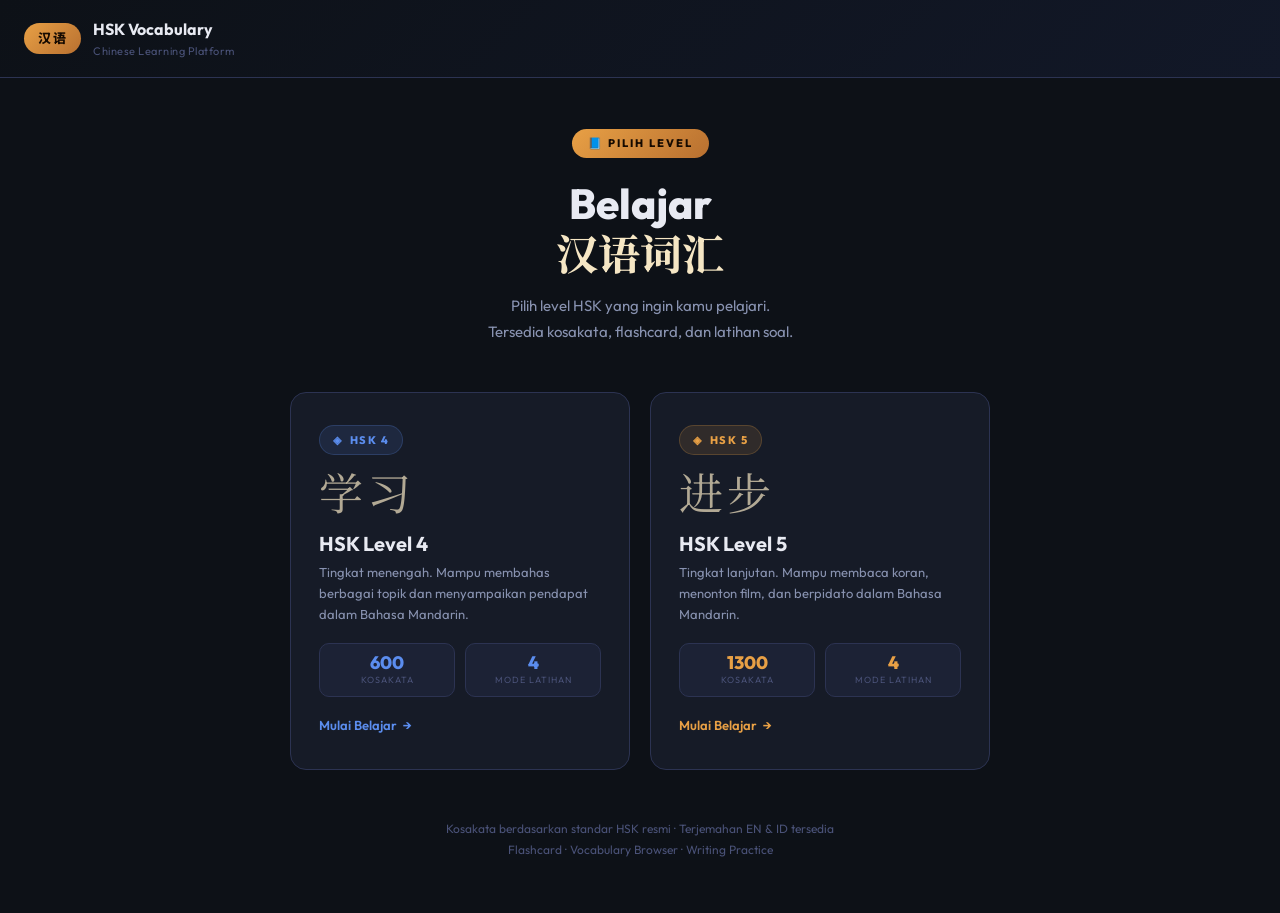
==== commit 692cdd78: "index.html" ====
--- a/index.html
+++ b/index.html
@@ -1,16 +1,96 @@
 <!DOCTYPE html>
 <html lang="id">
 <head>
-  <meta charset="UTF-8">
-  <title>HSK Vocabulary Learning</title>
+<meta charset="UTF-8">
+<meta name="viewport" content="width=device-width, initial-scale=1.0">
+<title>HSK Vocabulary Learning</title>
+<link rel="preconnect" href="https://fonts.googleapis.com">
+<link href="https://fonts.googleapis.com/css2?family=Outfit:wght@400;500;600;700;800&family=Noto+Sans+SC&family=Noto+Serif+SC:wght@400;700&display=swap" rel="stylesheet">
+<link rel="stylesheet" href="style.css">
 </head>
 <body>
-
-<h1>📘 Learn Chinese Vocabulary</h1>
-<p>Pilih level HSK:</p>
-
-<button onclick="location.href='hsk4.html'">HSK 4</button>
-<button onclick="location.href='hsk5.html'">HSK 5</button>
-
+ 
+<!-- HEADER -->
+<header class="header">
+  <div class="header-inner">
+    <div class="logo">
+      <div class="logo-badge">汉语</div>
+      <div>
+        <div class="logo-title">HSK Vocabulary</div>
+        <div class="logo-sub">Chinese Learning Platform</div>
+      </div>
+    </div>
+  </div>
+</header>
+ 
+<!-- LANDING -->
+<div class="landing-wrap">
+ 
+  <!-- HERO -->
+  <div class="landing-hero">
+    <div class="hero-badge">📘 Pilih Level</div>
+    <h1 class="hero-title">Belajar<br><span>汉语词汇</span></h1>
+    <p class="hero-sub">Pilih level HSK yang ingin kamu pelajari.<br>Tersedia kosakata, flashcard, dan latihan soal.</p>
+  </div>
+ 
+  <!-- CARDS -->
+  <div class="level-cards">
+ 
+    <!-- HSK 4 -->
+    <a class="level-card hsk4" href="hsk4.html">
+      <div class="card-level-badge">
+        <span>◈</span> HSK 4
+      </div>
+      <div class="card-hanzi-preview">学习</div>
+      <div>
+        <div class="card-title">HSK Level 4</div>
+        <div class="card-desc">Tingkat menengah. Mampu membahas berbagai topik dan menyampaikan pendapat dalam Bahasa Mandarin.</div>
+      </div>
+      <div class="card-stats-row">
+        <div class="card-stat">
+          <div class="card-stat-num">600</div>
+          <div class="card-stat-label">Kosakata</div>
+        </div>
+        <div class="card-stat">
+          <div class="card-stat-num">4</div>
+          <div class="card-stat-label">Mode Latihan</div>
+        </div>
+      </div>
+      <div class="card-arrow">Mulai Belajar <span>→</span></div>
+    </a>
+ 
+    <!-- HSK 5 -->
+    <a class="level-card hsk5" href="hsk5.html">
+      <div class="card-level-badge">
+        <span>◈</span> HSK 5
+      </div>
+      <div class="card-hanzi-preview">进步</div>
+      <div>
+        <div class="card-title">HSK Level 5</div>
+        <div class="card-desc">Tingkat lanjutan. Mampu membaca koran, menonton film, dan berpidato dalam Bahasa Mandarin.</div>
+      </div>
+      <div class="card-stats-row">
+        <div class="card-stat">
+          <div class="card-stat-num">1300</div>
+          <div class="card-stat-label">Kosakata</div>
+        </div>
+        <div class="card-stat">
+          <div class="card-stat-num">4</div>
+          <div class="card-stat-label">Mode Latihan</div>
+        </div>
+      </div>
+      <div class="card-arrow">Mulai Belajar <span>→</span></div>
+    </a>
+ 
+  </div>
+ 
+  <!-- FOOTER NOTE -->
+  <div class="landing-footer">
+    Kosakata berdasarkan standar HSK resmi · Terjemahan EN & ID tersedia<br>
+    Flashcard · Vocabulary Browser · Writing Practice
+  </div>
+ 
+</div>
+ 
 </body>
 </html>
--- a/style.css
+++ b/style.css
@@ -0,0 +1,287 @@
+/* ===== RESET & ROOT ===== */
+*, *::before, *::after { box-sizing: border-box; margin: 0; padding: 0; }
+
+:root {
+  --bg: #0d1117;
+  --surface: #161b27;
+  --surface2: #1c2235;
+  --surface3: #222840;
+  --border: #2c3352;
+  --border-light: #3a4266;
+  --accent: #e8a045;
+  --accent-dark: #b87030;
+  --accent2: #5b8dee;
+  --accent2-dark: #3a6bc8;
+  --accent3: #e85d75;
+  --green: #3ec878;
+  --text: #e8eaf2;
+  --text-dim: #8892b0;
+  --text-muted: #4a5278;
+  --hanzi: #f5e6c4;
+  --radius: 16px;
+  --radius-sm: 10px;
+  --radius-xs: 6px;
+  --shadow: 0 4px 24px rgba(0,0,0,0.5);
+  --shadow-sm: 0 2px 8px rgba(0,0,0,0.3);
+}
+
+body {
+  background: var(--bg);
+  color: var(--text);
+  font-family: "Outfit", "Noto Sans SC", sans-serif;
+  min-height: 100vh;
+  line-height: 1.65;
+  font-size: 15px;
+}
+
+/* ===== SCROLLBAR ===== */
+::-webkit-scrollbar { width: 5px; height: 5px; }
+::-webkit-scrollbar-track { background: var(--bg); }
+::-webkit-scrollbar-thumb { background: var(--border); border-radius: 3px; }
+::-webkit-scrollbar-thumb:hover { background: var(--border-light); }
+
+/* ===== HEADER ===== */
+.header {
+  background: linear-gradient(135deg, var(--bg) 0%, #121828 100%);
+  border-bottom: 1px solid var(--border);
+  padding: 16px 24px;
+  position: sticky;
+  top: 0;
+  z-index: 200;
+  backdrop-filter: blur(12px);
+}
+.header-inner {
+  max-width: 1280px;
+  margin: 0 auto;
+  display: flex;
+  align-items: center;
+  gap: 16px;
+  flex-wrap: wrap;
+}
+.logo { display: flex; align-items: center; gap: 12px; flex-shrink: 0; }
+.logo-badge {
+  background: linear-gradient(135deg, var(--accent), var(--accent-dark));
+  color: #160a00;
+  font-weight: 800;
+  font-size: 13px;
+  padding: 5px 14px;
+  border-radius: 30px;
+  letter-spacing: 1.5px;
+  text-transform: uppercase;
+}
+.logo-title { font-size: 16px; font-weight: 700; color: var(--text); }
+.logo-sub { font-size: 11px; color: var(--text-muted); letter-spacing: .5px; }
+
+/* ===== LANDING LAYOUT ===== */
+.landing-wrap {
+  min-height: calc(100vh - 65px);
+  display: flex;
+  flex-direction: column;
+  align-items: center;
+  justify-content: center;
+  padding: 40px 24px;
+  gap: 48px;
+}
+
+/* ===== HERO ===== */
+.landing-hero {
+  text-align: center;
+  max-width: 520px;
+}
+
+.hero-badge {
+  display: inline-block;
+  background: linear-gradient(135deg, var(--accent), var(--accent-dark));
+  color: #160a00;
+  font-weight: 800;
+  font-size: 11px;
+  padding: 5px 16px;
+  border-radius: 30px;
+  letter-spacing: 2px;
+  text-transform: uppercase;
+  margin-bottom: 22px;
+}
+
+.hero-title {
+  font-size: 42px;
+  font-weight: 800;
+  color: var(--text);
+  line-height: 1.15;
+  margin-bottom: 14px;
+}
+
+.hero-title span {
+  font-family: "Noto Serif SC", serif;
+  color: var(--hanzi);
+}
+
+.hero-sub {
+  font-size: 15px;
+  color: var(--text-dim);
+  line-height: 1.7;
+}
+
+/* ===== LEVEL CARDS ===== */
+.level-cards {
+  display: flex;
+  gap: 20px;
+  flex-wrap: wrap;
+  justify-content: center;
+  width: 100%;
+  max-width: 720px;
+}
+
+.level-card {
+  flex: 1;
+  min-width: 260px;
+  max-width: 340px;
+  background: var(--surface);
+  border: 1px solid var(--border);
+  border-radius: var(--radius);
+  padding: 32px 28px;
+  cursor: pointer;
+  text-decoration: none;
+  display: flex;
+  flex-direction: column;
+  gap: 14px;
+  position: relative;
+  overflow: hidden;
+  transition: transform .2s, border-color .2s, box-shadow .2s;
+}
+
+.level-card::before {
+  content: "";
+  position: absolute;
+  top: 0; left: 0;
+  width: 100%; height: 3px;
+  opacity: 0;
+  transition: opacity .2s;
+}
+
+.level-card.hsk4::before {
+  background: linear-gradient(90deg, var(--accent2), var(--accent));
+}
+
+.level-card.hsk5::before {
+  background: linear-gradient(90deg, var(--accent), var(--accent3));
+}
+
+.level-card:hover {
+  transform: translateY(-5px);
+  box-shadow: var(--shadow);
+}
+
+.level-card.hsk4:hover { border-color: rgba(91,141,238,.4); }
+.level-card.hsk5:hover { border-color: rgba(232,160,69,.4); }
+.level-card:hover::before { opacity: 1; }
+
+/* ===== CARD INTERNALS ===== */
+.card-level-badge {
+  display: inline-flex;
+  align-items: center;
+  gap: 7px;
+  font-size: 11px;
+  font-weight: 800;
+  letter-spacing: 1.5px;
+  text-transform: uppercase;
+  padding: 5px 13px;
+  border-radius: 20px;
+  align-self: flex-start;
+}
+
+.level-card.hsk4 .card-level-badge {
+  background: rgba(91,141,238,.12);
+  border: 1px solid rgba(91,141,238,.22);
+  color: var(--accent2);
+}
+
+.level-card.hsk5 .card-level-badge {
+  background: rgba(232,160,69,.12);
+  border: 1px solid rgba(232,160,69,.22);
+  color: var(--accent);
+}
+
+.card-hanzi-preview {
+  font-family: "Noto Serif SC", serif;
+  font-size: 44px;
+  color: var(--hanzi);
+  line-height: 1;
+  letter-spacing: 4px;
+  opacity: .7;
+}
+
+.card-title {
+  font-size: 20px;
+  font-weight: 700;
+  color: var(--text);
+  margin-bottom: 2px;
+}
+
+.card-desc {
+  font-size: 13px;
+  color: var(--text-dim);
+  line-height: 1.6;
+}
+
+.card-stats-row {
+  display: flex;
+  gap: 10px;
+  margin-top: 4px;
+}
+
+.card-stat {
+  display: flex;
+  flex-direction: column;
+  align-items: center;
+  background: var(--surface2);
+  border: 1px solid var(--border);
+  border-radius: var(--radius-sm);
+  padding: 8px 14px;
+  flex: 1;
+}
+
+.card-stat-num {
+  font-size: 18px;
+  font-weight: 800;
+  line-height: 1.2;
+}
+
+.level-card.hsk4 .card-stat-num { color: var(--accent2); }
+.level-card.hsk5 .card-stat-num { color: var(--accent); }
+
+.card-stat-label {
+  font-size: 9px;
+  color: var(--text-muted);
+  text-transform: uppercase;
+  letter-spacing: 1px;
+}
+
+.card-arrow {
+  display: flex;
+  align-items: center;
+  gap: 6px;
+  font-size: 13px;
+  font-weight: 600;
+  margin-top: 4px;
+  transition: gap .2s;
+}
+
+.level-card.hsk4 .card-arrow { color: var(--accent2); }
+.level-card.hsk5 .card-arrow { color: var(--accent); }
+.level-card:hover .card-arrow { gap: 10px; }
+
+/* ===== FOOTER NOTE ===== */
+.landing-footer {
+  font-size: 12px;
+  color: var(--text-muted);
+  text-align: center;
+  line-height: 1.8;
+}
+
+/* ===== RESPONSIVE ===== */
+@media (max-width: 600px) {
+  .hero-title { font-size: 30px; }
+  .level-card { min-width: 100%; max-width: 100%; }
+  .landing-wrap { padding: 32px 16px; gap: 36px; }
+  .card-hanzi-preview { font-size: 36px; }
+}
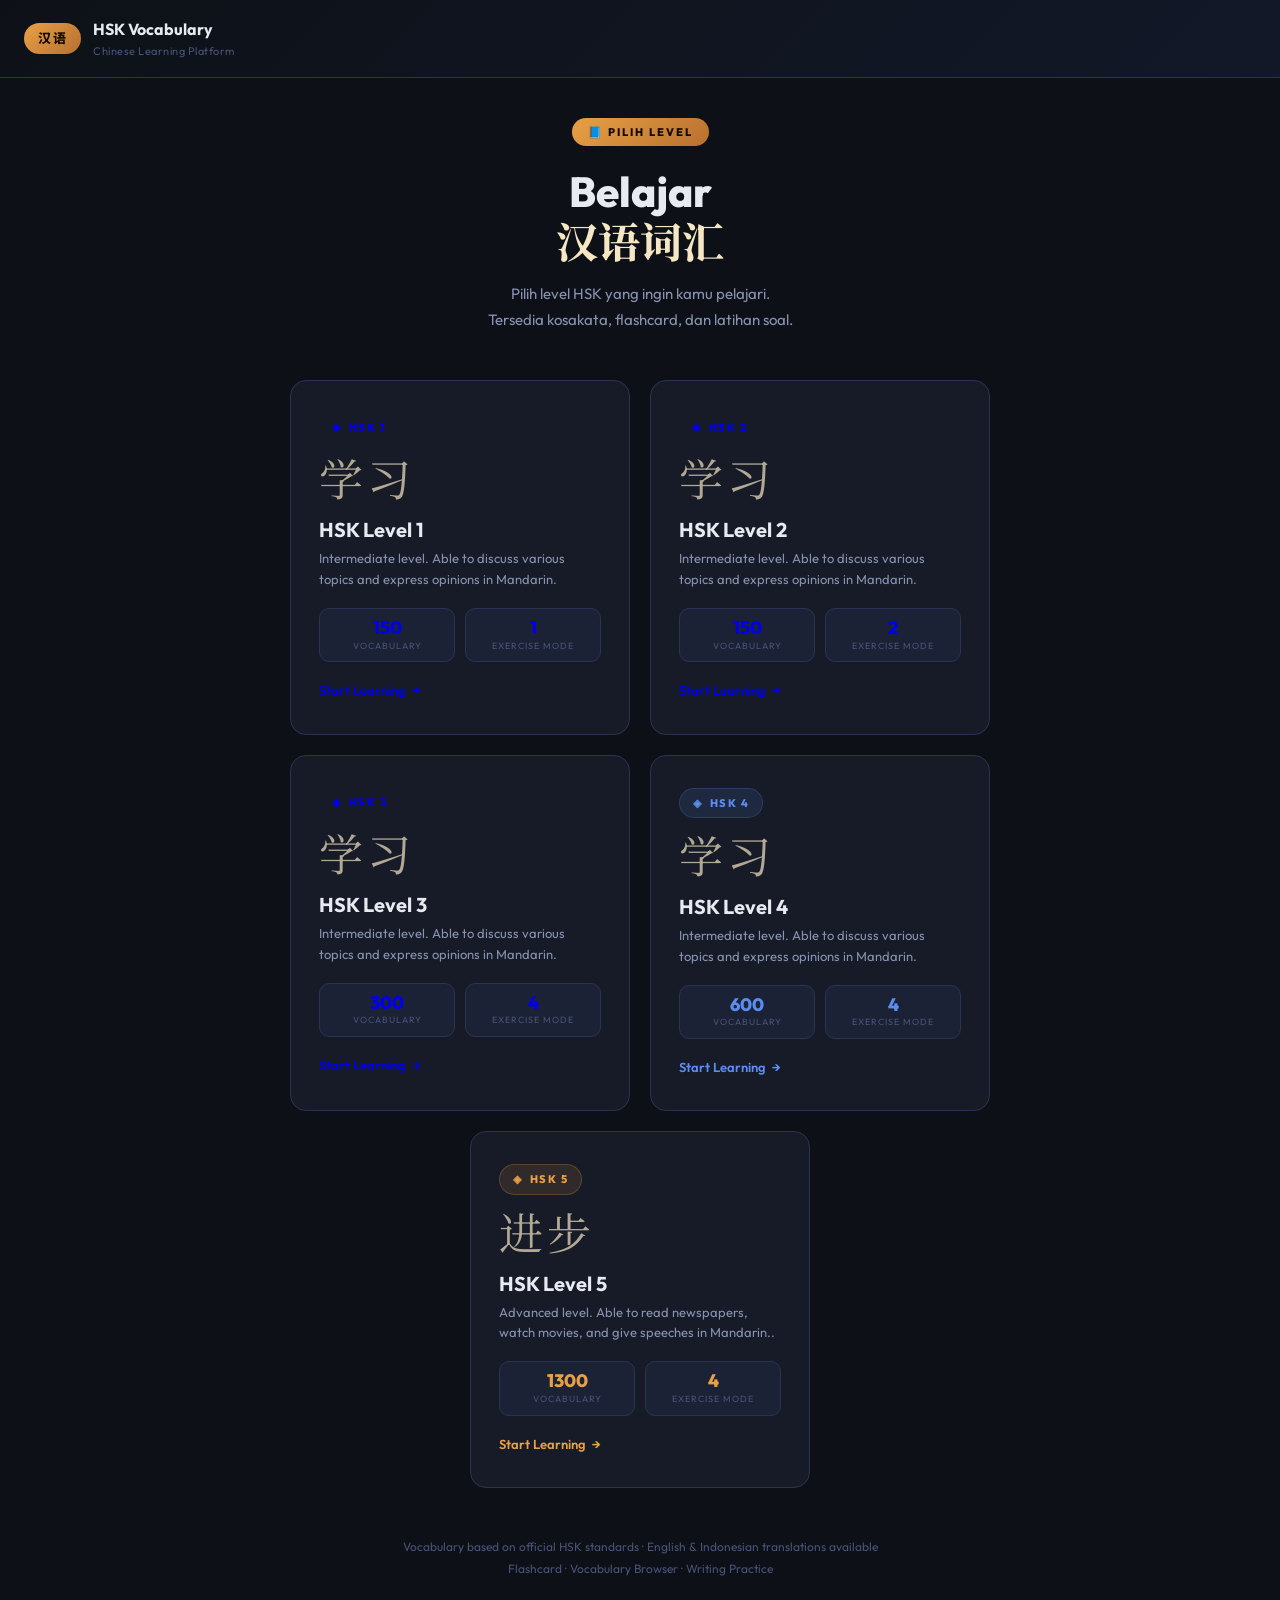
==== commit 005d3e49: "index.html" ====
--- a/index.html
+++ b/index.html
@@ -35,7 +35,76 @@
  
   <!-- CARDS -->
   <div class="level-cards">
- 
+
+   <!-- HSK 1 -->
+    <a class="level-card hsk1" href="hsk1.html">
+      <div class="card-level-badge">
+        <span>◈</span> HSK 1
+      </div>
+      <div class="card-hanzi-preview">学习</div>
+      <div>
+        <div class="card-title">HSK Level 1</div>
+        <div class="card-desc">Intermediate level. Able to discuss various topics and express opinions in Mandarin.</div>
+      </div>
+      <div class="card-stats-row">
+        <div class="card-stat">
+          <div class="card-stat-num">150</div>
+          <div class="card-stat-label">Vocabulary</div>
+        </div>
+        <div class="card-stat">
+          <div class="card-stat-num">1</div>
+          <div class="card-stat-label">Exercise Mode</div>
+        </div>
+      </div>
+      <div class="card-arrow">Start Learning <span>→</span></div>
+    </a>
+   
+ <!-- HSK 4 -->
+    <a class="level-card hsk2" href="hsk2.html">
+      <div class="card-level-badge">
+        <span>◈</span> HSK 2
+      </div>
+      <div class="card-hanzi-preview">学习</div>
+      <div>
+        <div class="card-title">HSK Level 2</div>
+        <div class="card-desc">Intermediate level. Able to discuss various topics and express opinions in Mandarin.</div>
+      </div>
+      <div class="card-stats-row">
+        <div class="card-stat">
+          <div class="card-stat-num">150</div>
+          <div class="card-stat-label">Vocabulary</div>
+        </div>
+        <div class="card-stat">
+          <div class="card-stat-num">2</div>
+          <div class="card-stat-label">Exercise Mode</div>
+        </div>
+      </div>
+      <div class="card-arrow">Start Learning <span>→</span></div>
+    </a>
+   
+   <!-- HSK 4 -->
+    <a class="level-card hsk3" href="hsk3.html">
+      <div class="card-level-badge">
+        <span>◈</span> HSK 3
+      </div>
+      <div class="card-hanzi-preview">学习</div>
+      <div>
+        <div class="card-title">HSK Level 3</div>
+        <div class="card-desc">Intermediate level. Able to discuss various topics and express opinions in Mandarin.</div>
+      </div>
+      <div class="card-stats-row">
+        <div class="card-stat">
+          <div class="card-stat-num">300</div>
+          <div class="card-stat-label">Vocabulary</div>
+        </div>
+        <div class="card-stat">
+          <div class="card-stat-num">4</div>
+          <div class="card-stat-label">Exercise Mode</div>
+        </div>
+      </div>
+      <div class="card-arrow">Start Learning <span>→</span></div>
+    </a>
+   
     <!-- HSK 4 -->
     <a class="level-card hsk4" href="hsk4.html">
       <div class="card-level-badge">
@@ -44,19 +113,19 @@
       <div class="card-hanzi-preview">学习</div>
       <div>
         <div class="card-title">HSK Level 4</div>
-        <div class="card-desc">Tingkat menengah. Mampu membahas berbagai topik dan menyampaikan pendapat dalam Bahasa Mandarin.</div>
+        <div class="card-desc">Intermediate level. Able to discuss various topics and express opinions in Mandarin.</div>
       </div>
       <div class="card-stats-row">
         <div class="card-stat">
           <div class="card-stat-num">600</div>
-          <div class="card-stat-label">Kosakata</div>
+          <div class="card-stat-label">Vocabulary</div>
         </div>
         <div class="card-stat">
           <div class="card-stat-num">4</div>
-          <div class="card-stat-label">Mode Latihan</div>
+          <div class="card-stat-label">Exercise Mode</div>
         </div>
       </div>
-      <div class="card-arrow">Mulai Belajar <span>→</span></div>
+      <div class="card-arrow">Start Learning <span>→</span></div>
     </a>
  
     <!-- HSK 5 -->
@@ -67,26 +136,26 @@
       <div class="card-hanzi-preview">进步</div>
       <div>
         <div class="card-title">HSK Level 5</div>
-        <div class="card-desc">Tingkat lanjutan. Mampu membaca koran, menonton film, dan berpidato dalam Bahasa Mandarin.</div>
+        <div class="card-desc">Advanced level. Able to read newspapers, watch movies, and give speeches in Mandarin..</div>
       </div>
       <div class="card-stats-row">
         <div class="card-stat">
           <div class="card-stat-num">1300</div>
-          <div class="card-stat-label">Kosakata</div>
+          <div class="card-stat-label">Vocabulary</div>
         </div>
         <div class="card-stat">
           <div class="card-stat-num">4</div>
-          <div class="card-stat-label">Mode Latihan</div>
+          <div class="card-stat-label">Exercise Mode</div>
         </div>
       </div>
-      <div class="card-arrow">Mulai Belajar <span>→</span></div>
+      <div class="card-arrow">Start Learning <span>→</span></div>
     </a>
  
   </div>
  
   <!-- FOOTER NOTE -->
   <div class="landing-footer">
-    Kosakata berdasarkan standar HSK resmi · Terjemahan EN & ID tersedia<br>
+   Vocabulary based on official HSK standards · English & Indonesian translations available<br>
     Flashcard · Vocabulary Browser · Writing Practice
   </div>
  
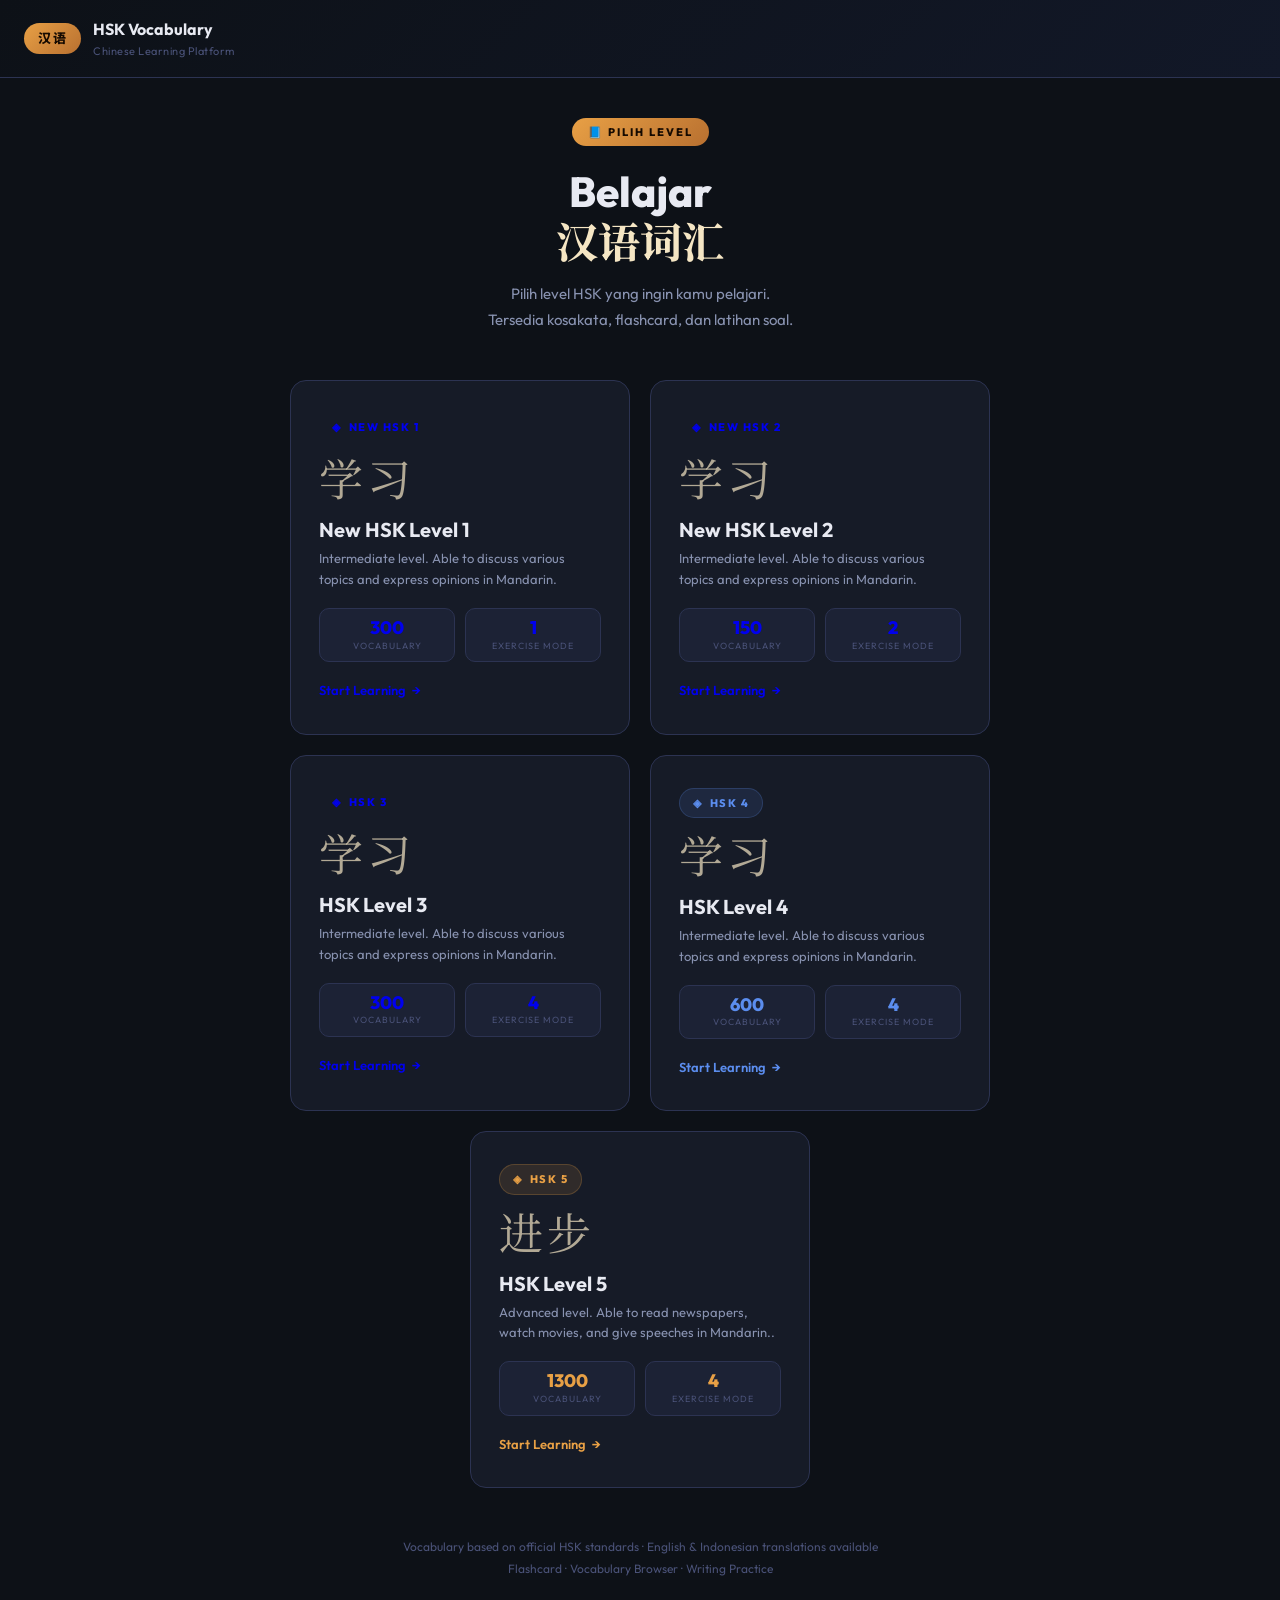
==== commit 277a005f: "index.html" ====
--- a/index.html
+++ b/index.html
@@ -39,16 +39,16 @@
    <!-- HSK 1 -->
     <a class="level-card hsk1" href="hsk1.html">
       <div class="card-level-badge">
-        <span>◈</span> HSK 1
+        <span>◈</span> New HSK 1
       </div>
       <div class="card-hanzi-preview">学习</div>
       <div>
-        <div class="card-title">HSK Level 1</div>
+        <div class="card-title">New HSK Level 1</div>
         <div class="card-desc">Intermediate level. Able to discuss various topics and express opinions in Mandarin.</div>
       </div>
       <div class="card-stats-row">
         <div class="card-stat">
-          <div class="card-stat-num">150</div>
+          <div class="card-stat-num">300</div>
           <div class="card-stat-label">Vocabulary</div>
         </div>
         <div class="card-stat">
@@ -62,11 +62,11 @@
  <!-- HSK 4 -->
     <a class="level-card hsk2" href="hsk2.html">
       <div class="card-level-badge">
-        <span>◈</span> HSK 2
+        <span>◈</span> New HSK 2
       </div>
       <div class="card-hanzi-preview">学习</div>
       <div>
-        <div class="card-title">HSK Level 2</div>
+        <div class="card-title">New HSK Level 2</div>
         <div class="card-desc">Intermediate level. Able to discuss various topics and express opinions in Mandarin.</div>
       </div>
       <div class="card-stats-row">
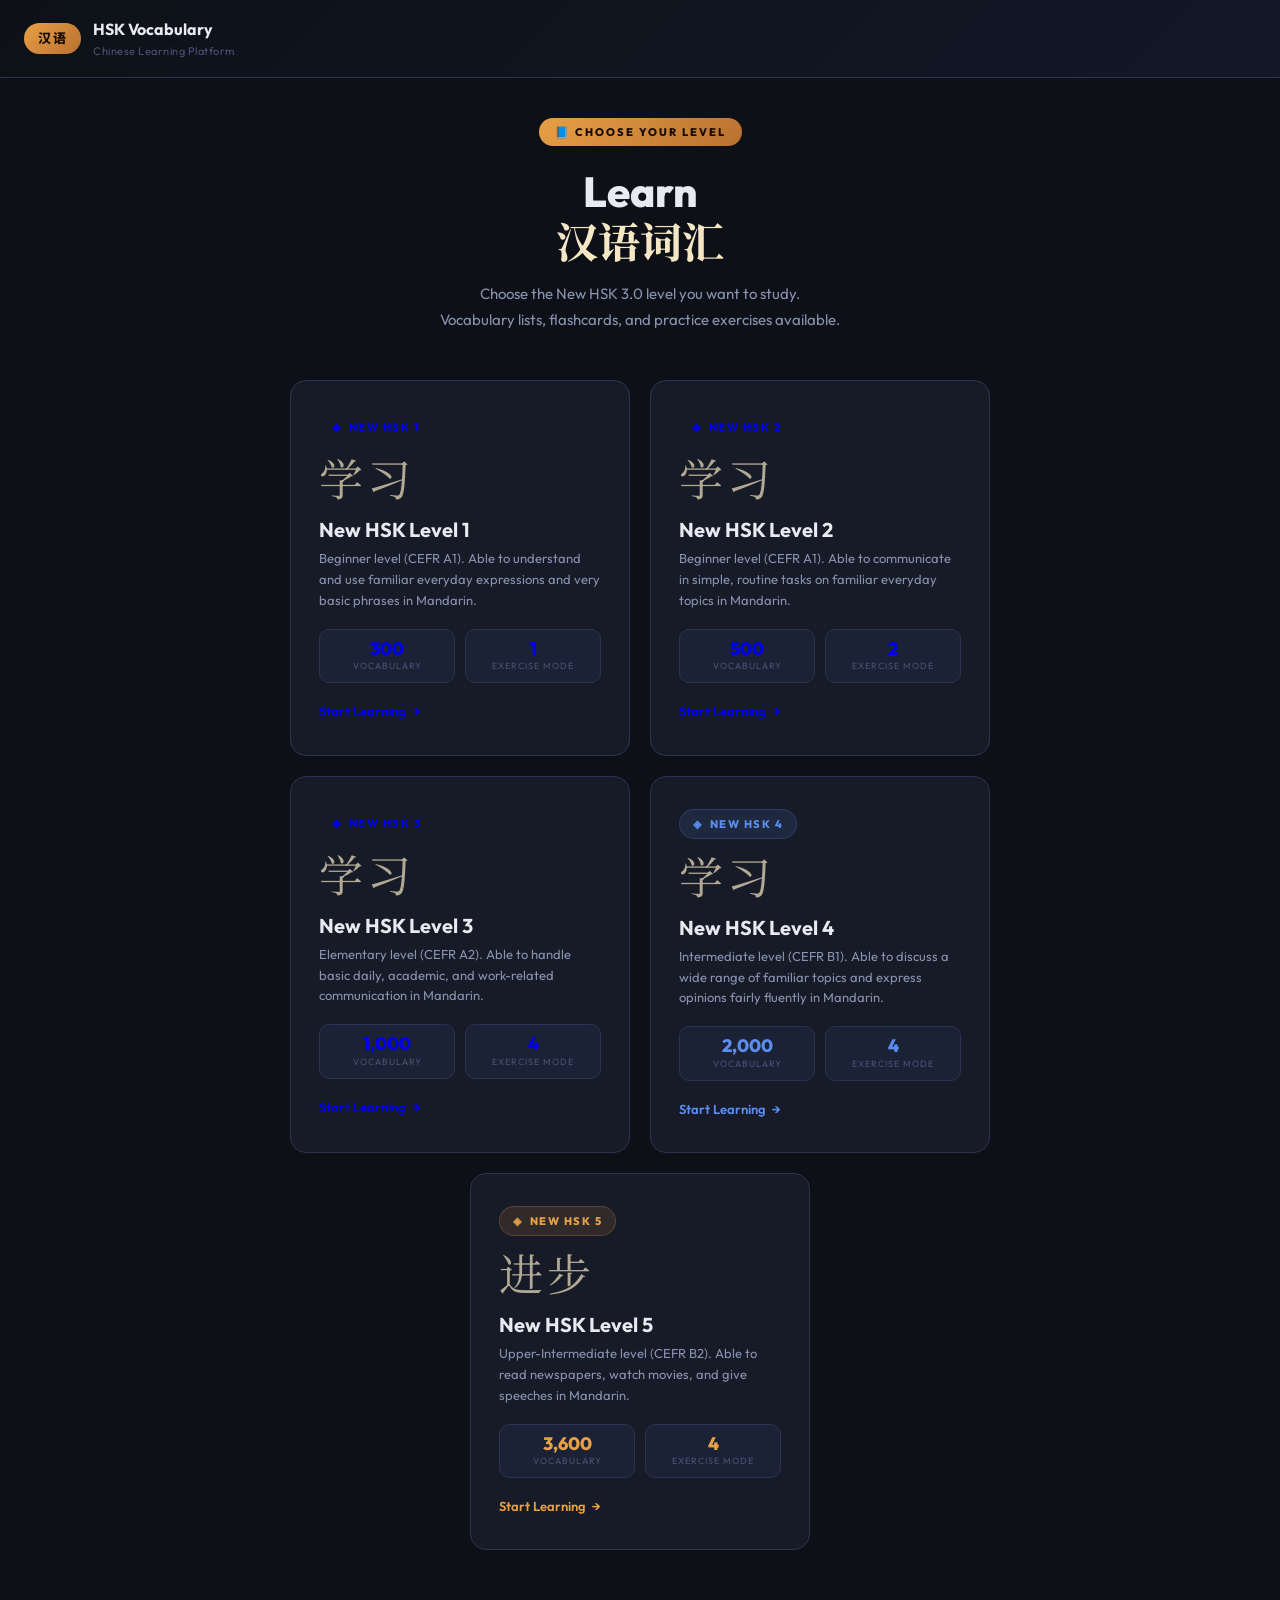
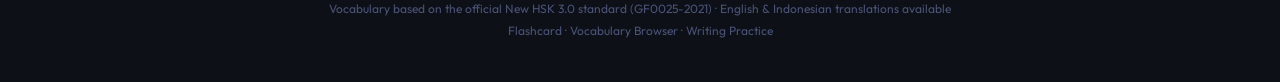
==== commit 43ace911: "Add files via upload" ====
--- a/index.html
+++ b/index.html
@@ -1,5 +1,5 @@
 <!DOCTYPE html>
-<html lang="id">
+<html lang="en">
 <head>
 <meta charset="UTF-8">
 <meta name="viewport" content="width=device-width, initial-scale=1.0">
@@ -28,15 +28,15 @@
  
   <!-- HERO -->
   <div class="landing-hero">
-    <div class="hero-badge">📘 Pilih Level</div>
-    <h1 class="hero-title">Belajar<br><span>汉语词汇</span></h1>
-    <p class="hero-sub">Pilih level HSK yang ingin kamu pelajari.<br>Tersedia kosakata, flashcard, dan latihan soal.</p>
+    <div class="hero-badge">📘 Choose Your Level</div>
+    <h1 class="hero-title">Learn<br><span>汉语词汇</span></h1>
+    <p class="hero-sub">Choose the New HSK 3.0 level you want to study.<br>Vocabulary lists, flashcards, and practice exercises available.</p>
   </div>
  
   <!-- CARDS -->
   <div class="level-cards">
 
-   <!-- HSK 1 -->
+   <!-- New HSK 1 -->
     <a class="level-card hsk1" href="hsk1.html">
       <div class="card-level-badge">
         <span>◈</span> New HSK 1
@@ -44,7 +44,7 @@
       <div class="card-hanzi-preview">学习</div>
       <div>
         <div class="card-title">New HSK Level 1</div>
-        <div class="card-desc">Intermediate level. Able to discuss various topics and express opinions in Mandarin.</div>
+        <div class="card-desc">Beginner level (CEFR A1). Able to understand and use familiar everyday expressions and very basic phrases in Mandarin.</div>
       </div>
       <div class="card-stats-row">
         <div class="card-stat">
@@ -59,7 +59,7 @@
       <div class="card-arrow">Start Learning <span>→</span></div>
     </a>
    
- <!-- HSK 4 -->
+ <!-- New HSK 2 -->
     <a class="level-card hsk2" href="hsk2.html">
       <div class="card-level-badge">
         <span>◈</span> New HSK 2
@@ -67,11 +67,11 @@
       <div class="card-hanzi-preview">学习</div>
       <div>
         <div class="card-title">New HSK Level 2</div>
-        <div class="card-desc">Intermediate level. Able to discuss various topics and express opinions in Mandarin.</div>
+        <div class="card-desc">Beginner level (CEFR A1). Able to communicate in simple, routine tasks on familiar everyday topics in Mandarin.</div>
       </div>
       <div class="card-stats-row">
         <div class="card-stat">
-          <div class="card-stat-num">150</div>
+          <div class="card-stat-num">500</div>
           <div class="card-stat-label">Vocabulary</div>
         </div>
         <div class="card-stat">
@@ -82,19 +82,19 @@
       <div class="card-arrow">Start Learning <span>→</span></div>
     </a>
    
-   <!-- HSK 4 -->
+   <!-- New HSK 3 -->
     <a class="level-card hsk3" href="hsk3.html">
       <div class="card-level-badge">
-        <span>◈</span> HSK 3
+        <span>◈</span> New HSK 3
       </div>
       <div class="card-hanzi-preview">学习</div>
       <div>
-        <div class="card-title">HSK Level 3</div>
-        <div class="card-desc">Intermediate level. Able to discuss various topics and express opinions in Mandarin.</div>
+        <div class="card-title">New HSK Level 3</div>
+        <div class="card-desc">Elementary level (CEFR A2). Able to handle basic daily, academic, and work-related communication in Mandarin.</div>
       </div>
       <div class="card-stats-row">
         <div class="card-stat">
-          <div class="card-stat-num">300</div>
+          <div class="card-stat-num">1,000</div>
           <div class="card-stat-label">Vocabulary</div>
         </div>
         <div class="card-stat">
@@ -105,19 +105,19 @@
       <div class="card-arrow">Start Learning <span>→</span></div>
     </a>
    
-    <!-- HSK 4 -->
+    <!-- New HSK 4 -->
     <a class="level-card hsk4" href="hsk4.html">
       <div class="card-level-badge">
-        <span>◈</span> HSK 4
+        <span>◈</span> New HSK 4
       </div>
       <div class="card-hanzi-preview">学习</div>
       <div>
-        <div class="card-title">HSK Level 4</div>
-        <div class="card-desc">Intermediate level. Able to discuss various topics and express opinions in Mandarin.</div>
+        <div class="card-title">New HSK Level 4</div>
+        <div class="card-desc">Intermediate level (CEFR B1). Able to discuss a wide range of familiar topics and express opinions fairly fluently in Mandarin.</div>
       </div>
       <div class="card-stats-row">
         <div class="card-stat">
-          <div class="card-stat-num">600</div>
+          <div class="card-stat-num">2,000</div>
           <div class="card-stat-label">Vocabulary</div>
         </div>
         <div class="card-stat">
@@ -128,19 +128,19 @@
       <div class="card-arrow">Start Learning <span>→</span></div>
     </a>
  
-    <!-- HSK 5 -->
+    <!-- New HSK 5 -->
     <a class="level-card hsk5" href="hsk5.html">
       <div class="card-level-badge">
-        <span>◈</span> HSK 5
+        <span>◈</span> New HSK 5
       </div>
       <div class="card-hanzi-preview">进步</div>
       <div>
-        <div class="card-title">HSK Level 5</div>
-        <div class="card-desc">Advanced level. Able to read newspapers, watch movies, and give speeches in Mandarin..</div>
+        <div class="card-title">New HSK Level 5</div>
+        <div class="card-desc">Upper-Intermediate level (CEFR B2). Able to read newspapers, watch movies, and give speeches in Mandarin.</div>
       </div>
       <div class="card-stats-row">
         <div class="card-stat">
-          <div class="card-stat-num">1300</div>
+          <div class="card-stat-num">3,600</div>
           <div class="card-stat-label">Vocabulary</div>
         </div>
         <div class="card-stat">
@@ -155,7 +155,7 @@
  
   <!-- FOOTER NOTE -->
   <div class="landing-footer">
-   Vocabulary based on official HSK standards · English & Indonesian translations available<br>
+   Vocabulary based on the official New HSK 3.0 standard (GF0025-2021) · English & Indonesian translations available<br>
     Flashcard · Vocabulary Browser · Writing Practice
   </div>
  
